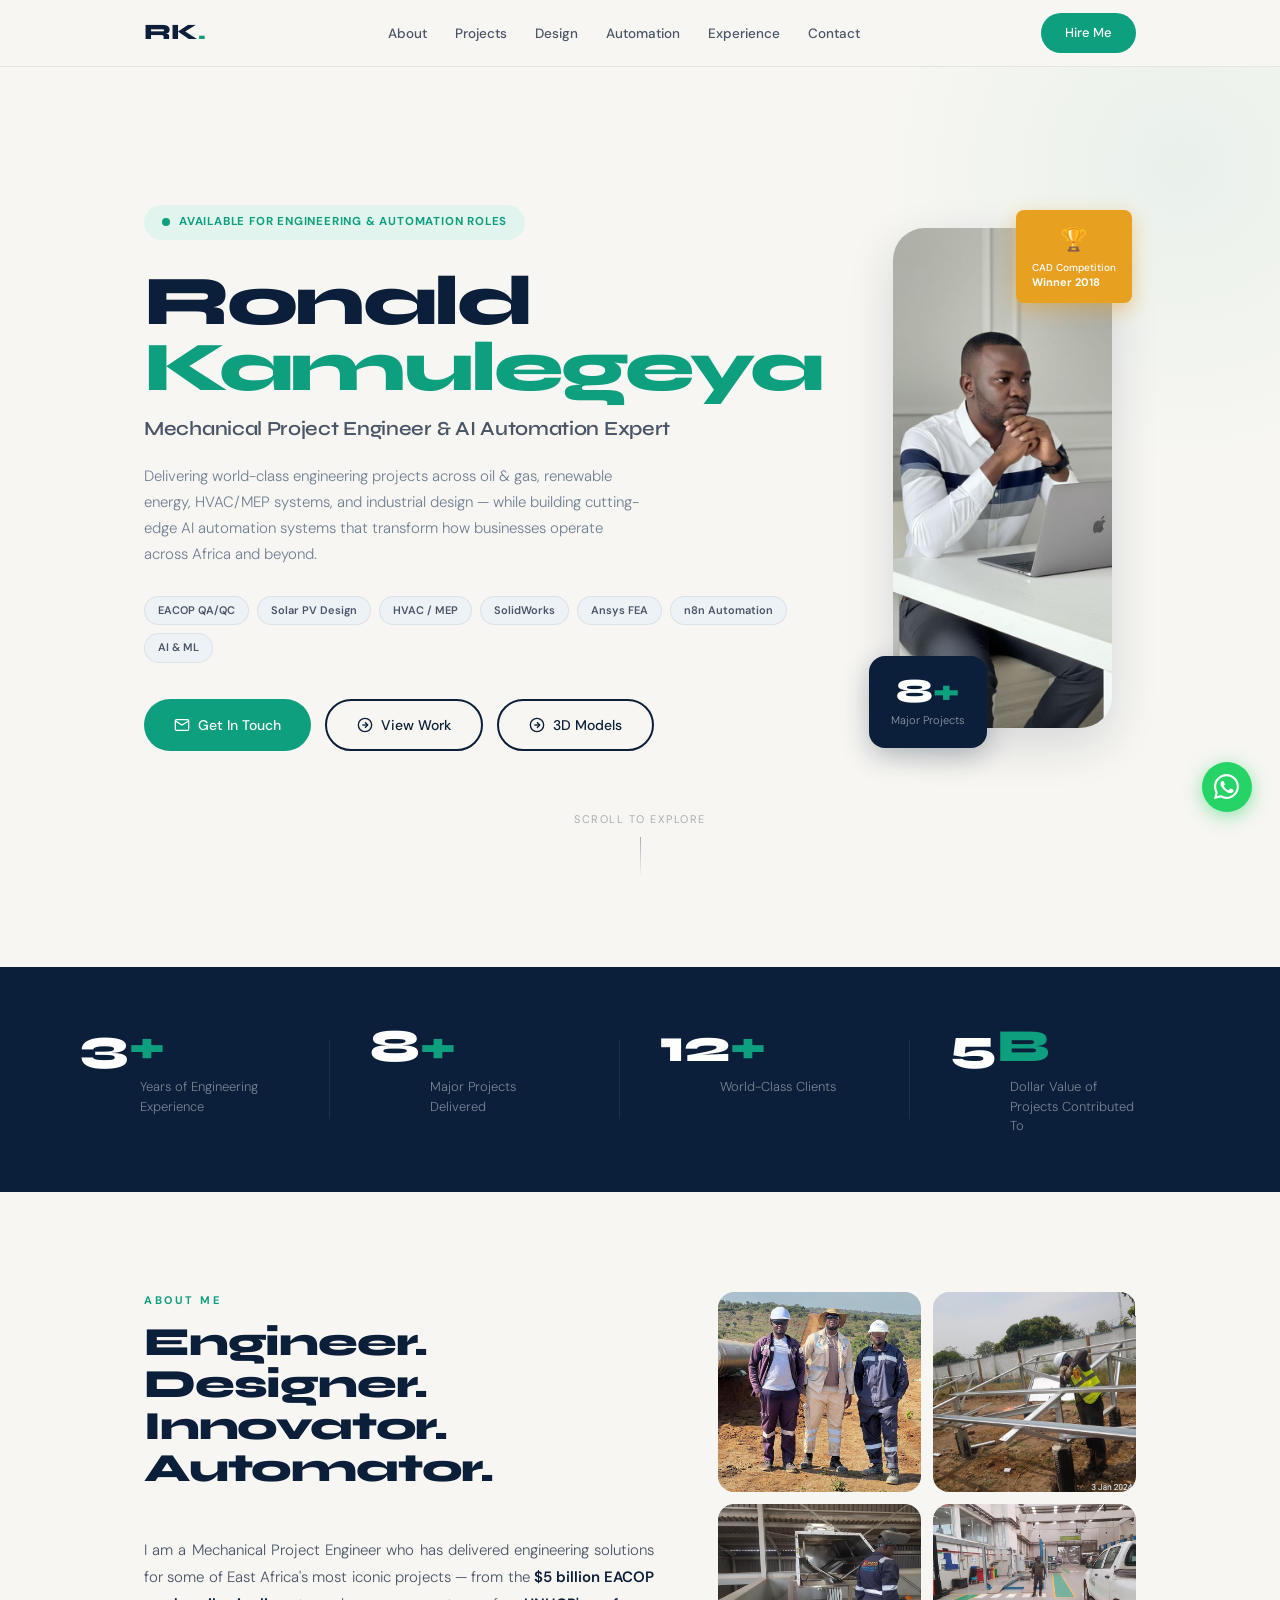
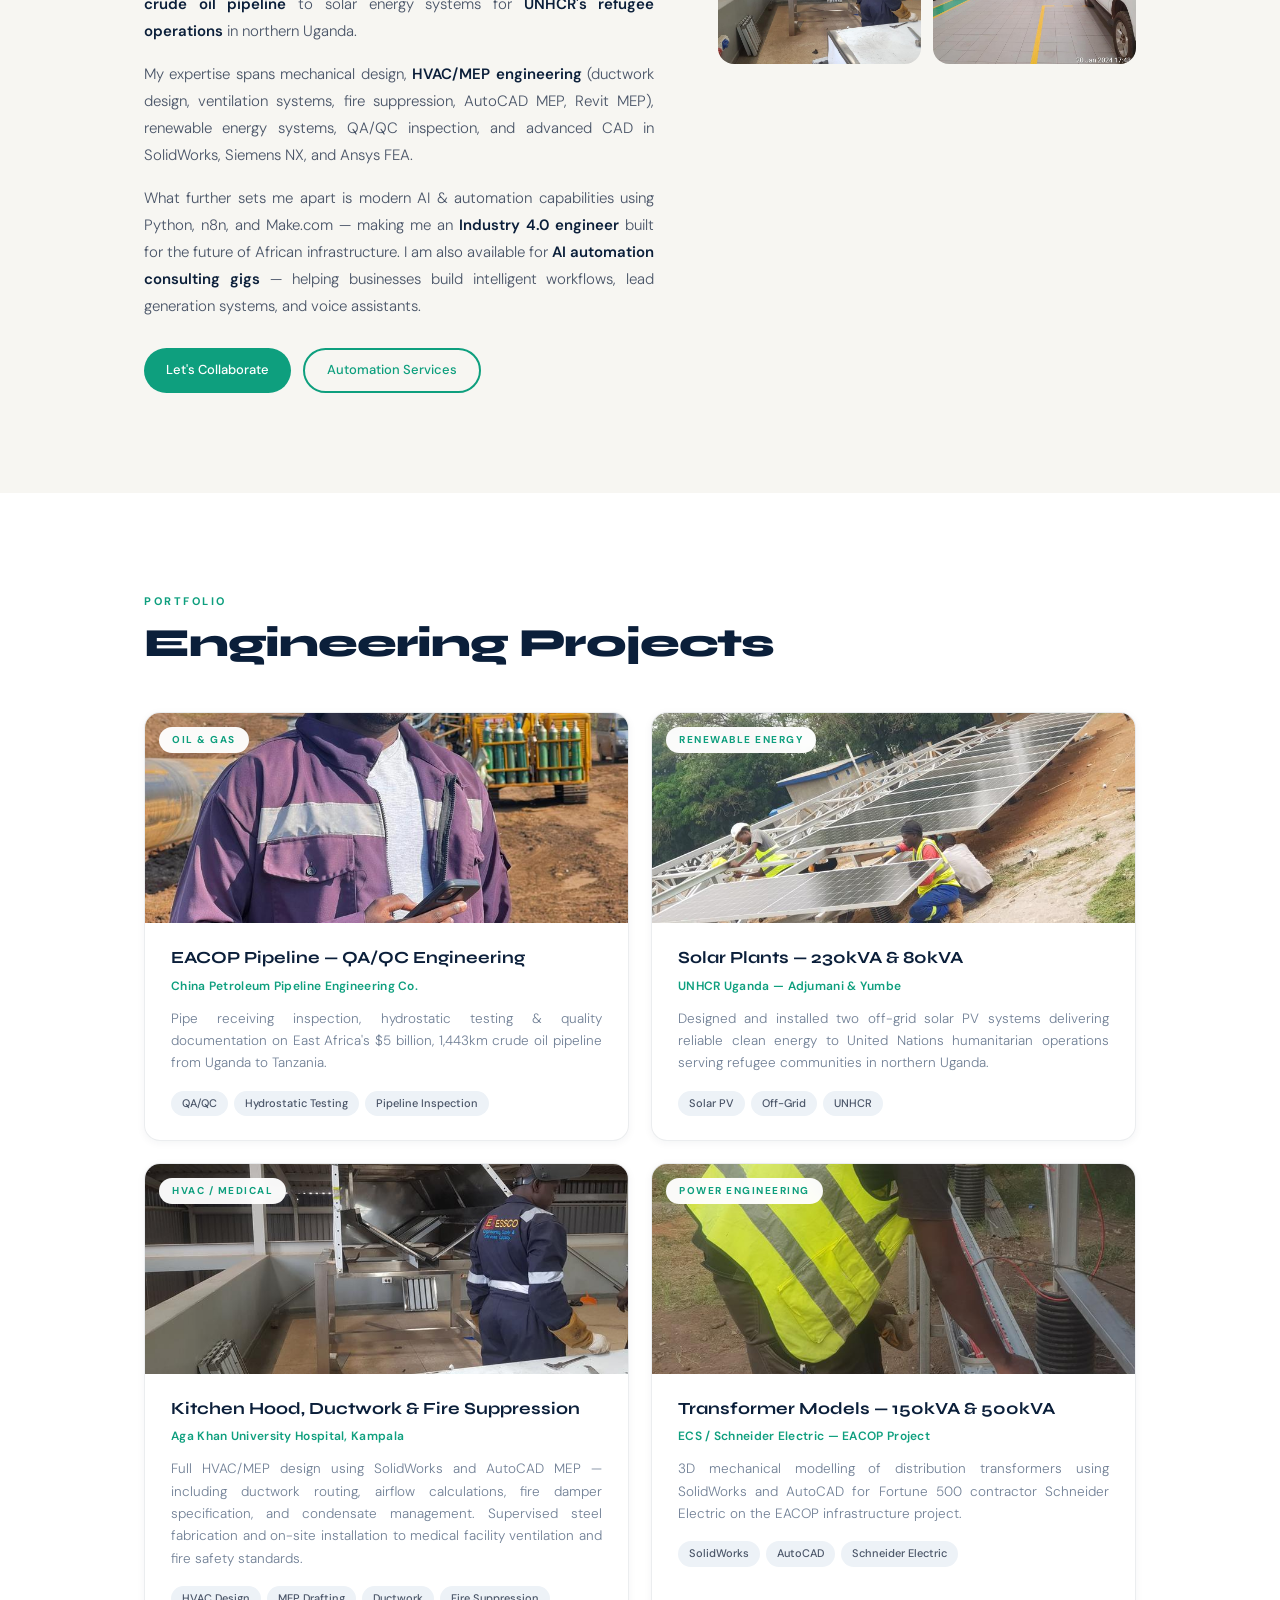
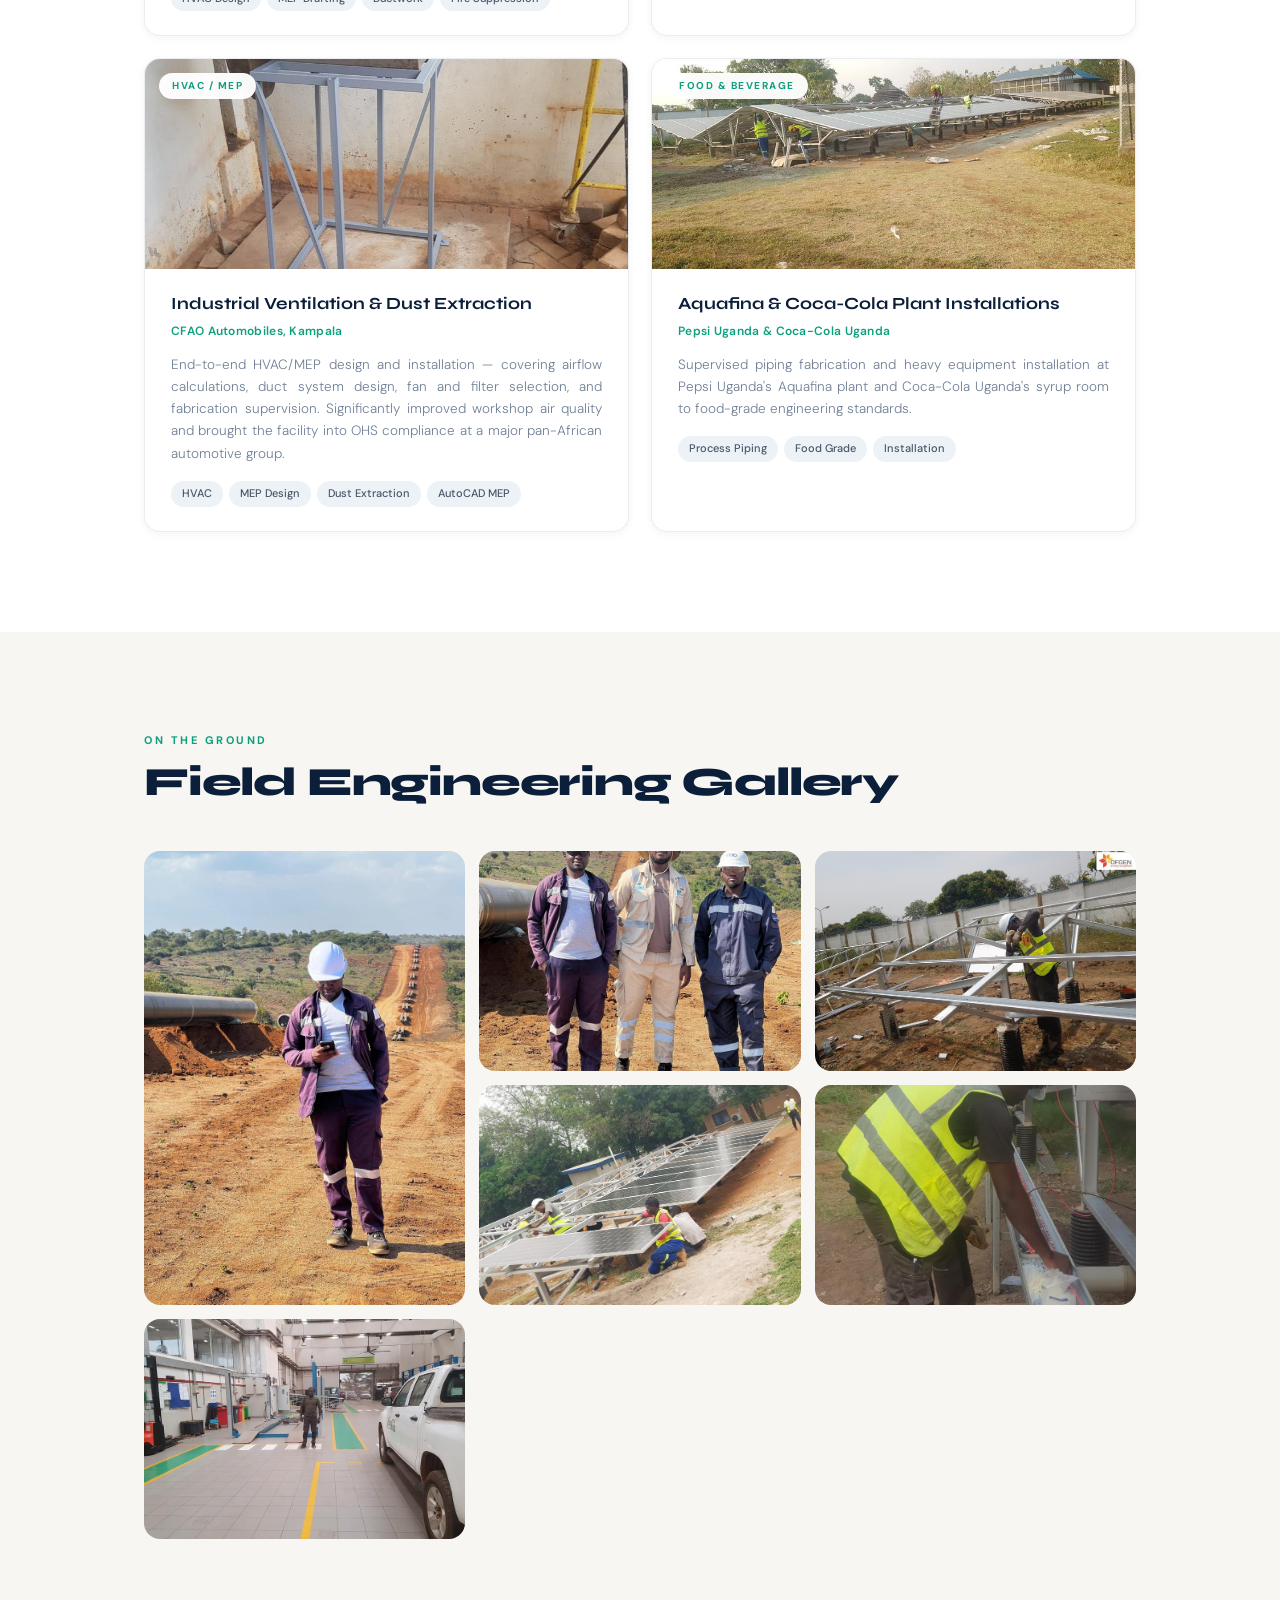
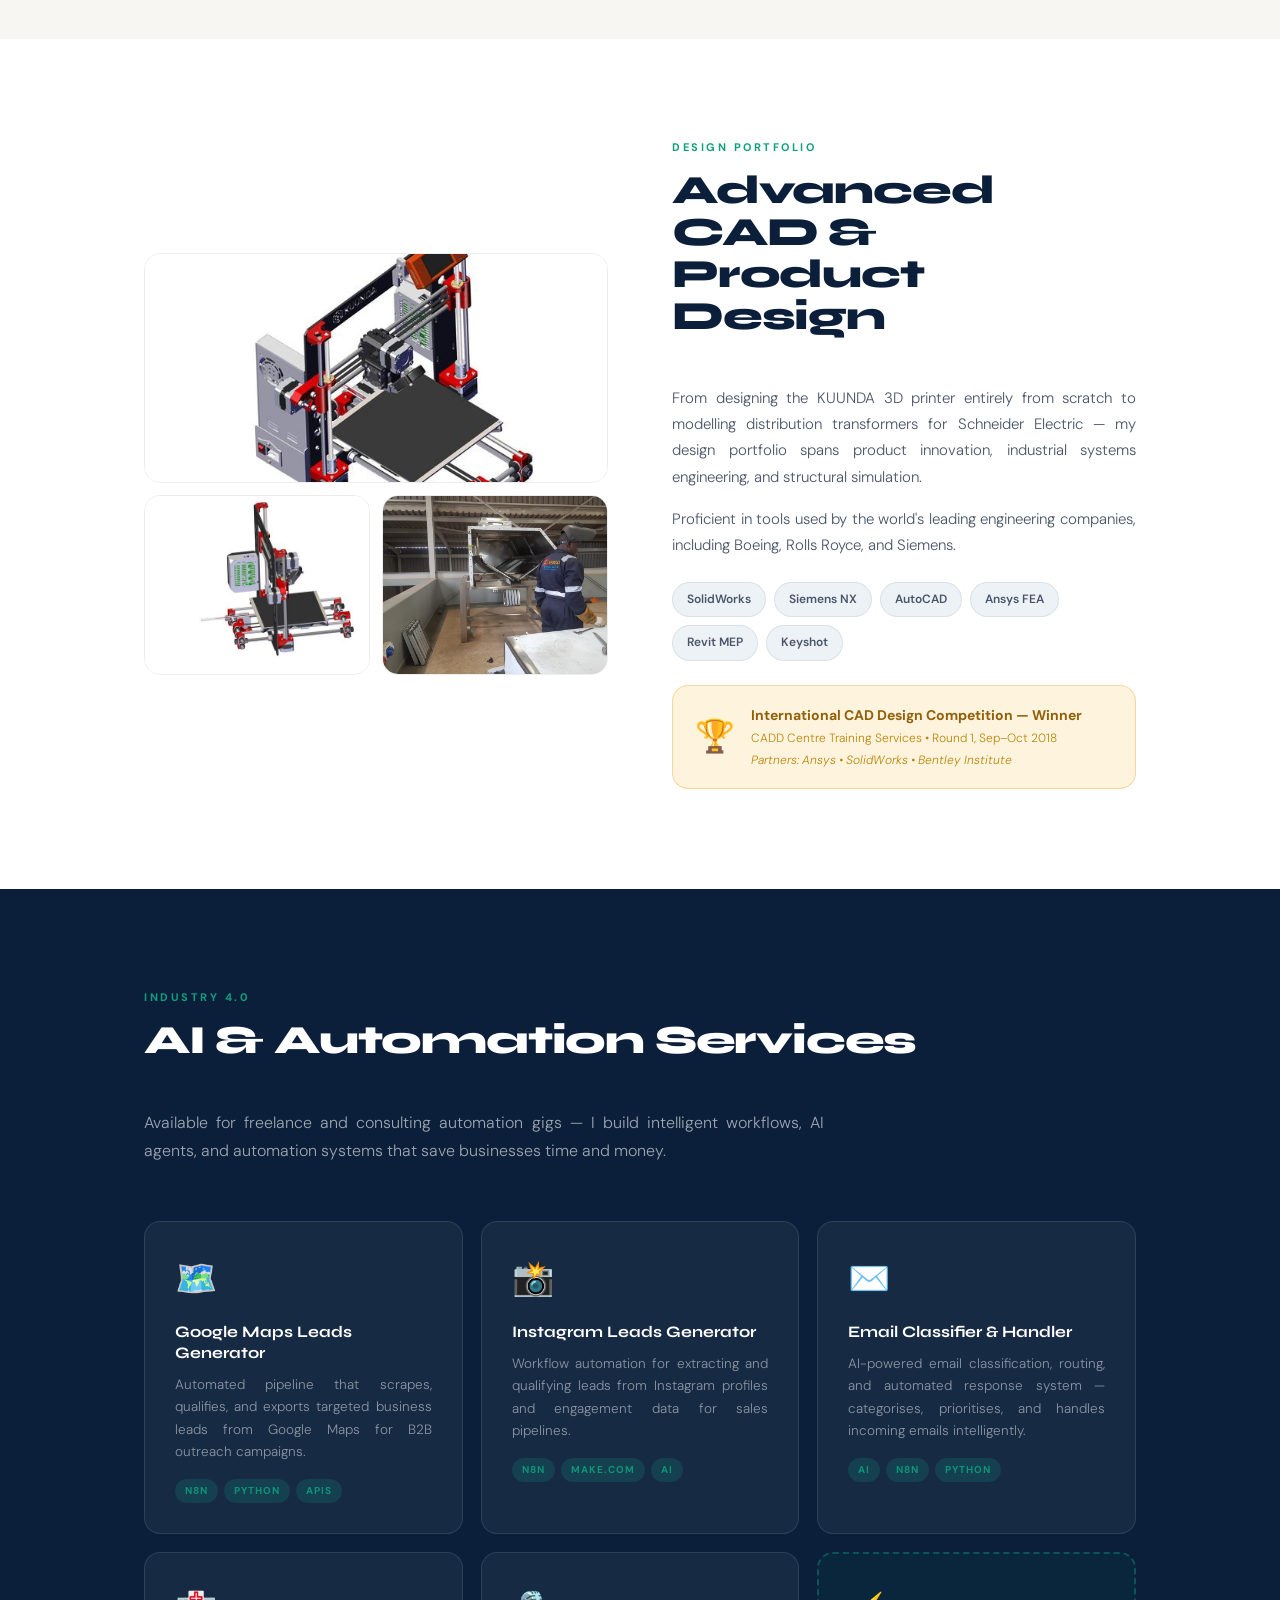
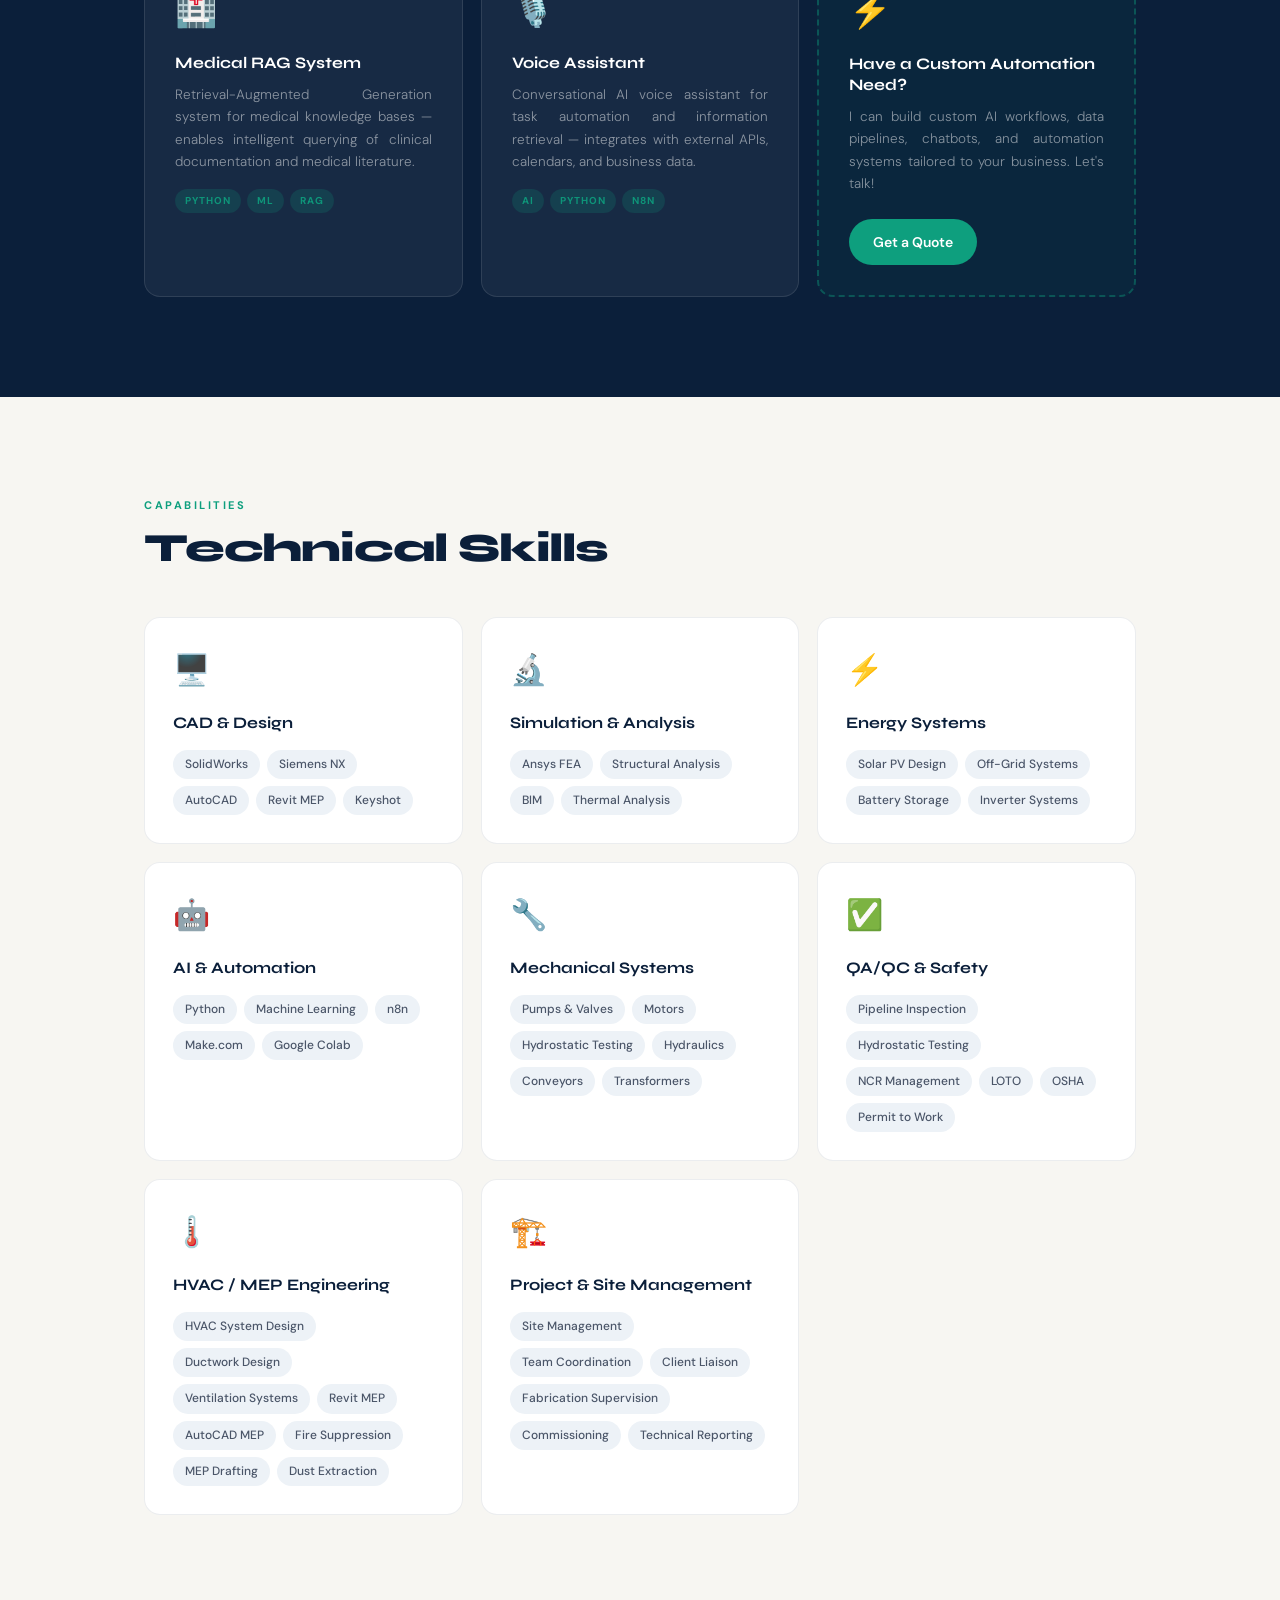
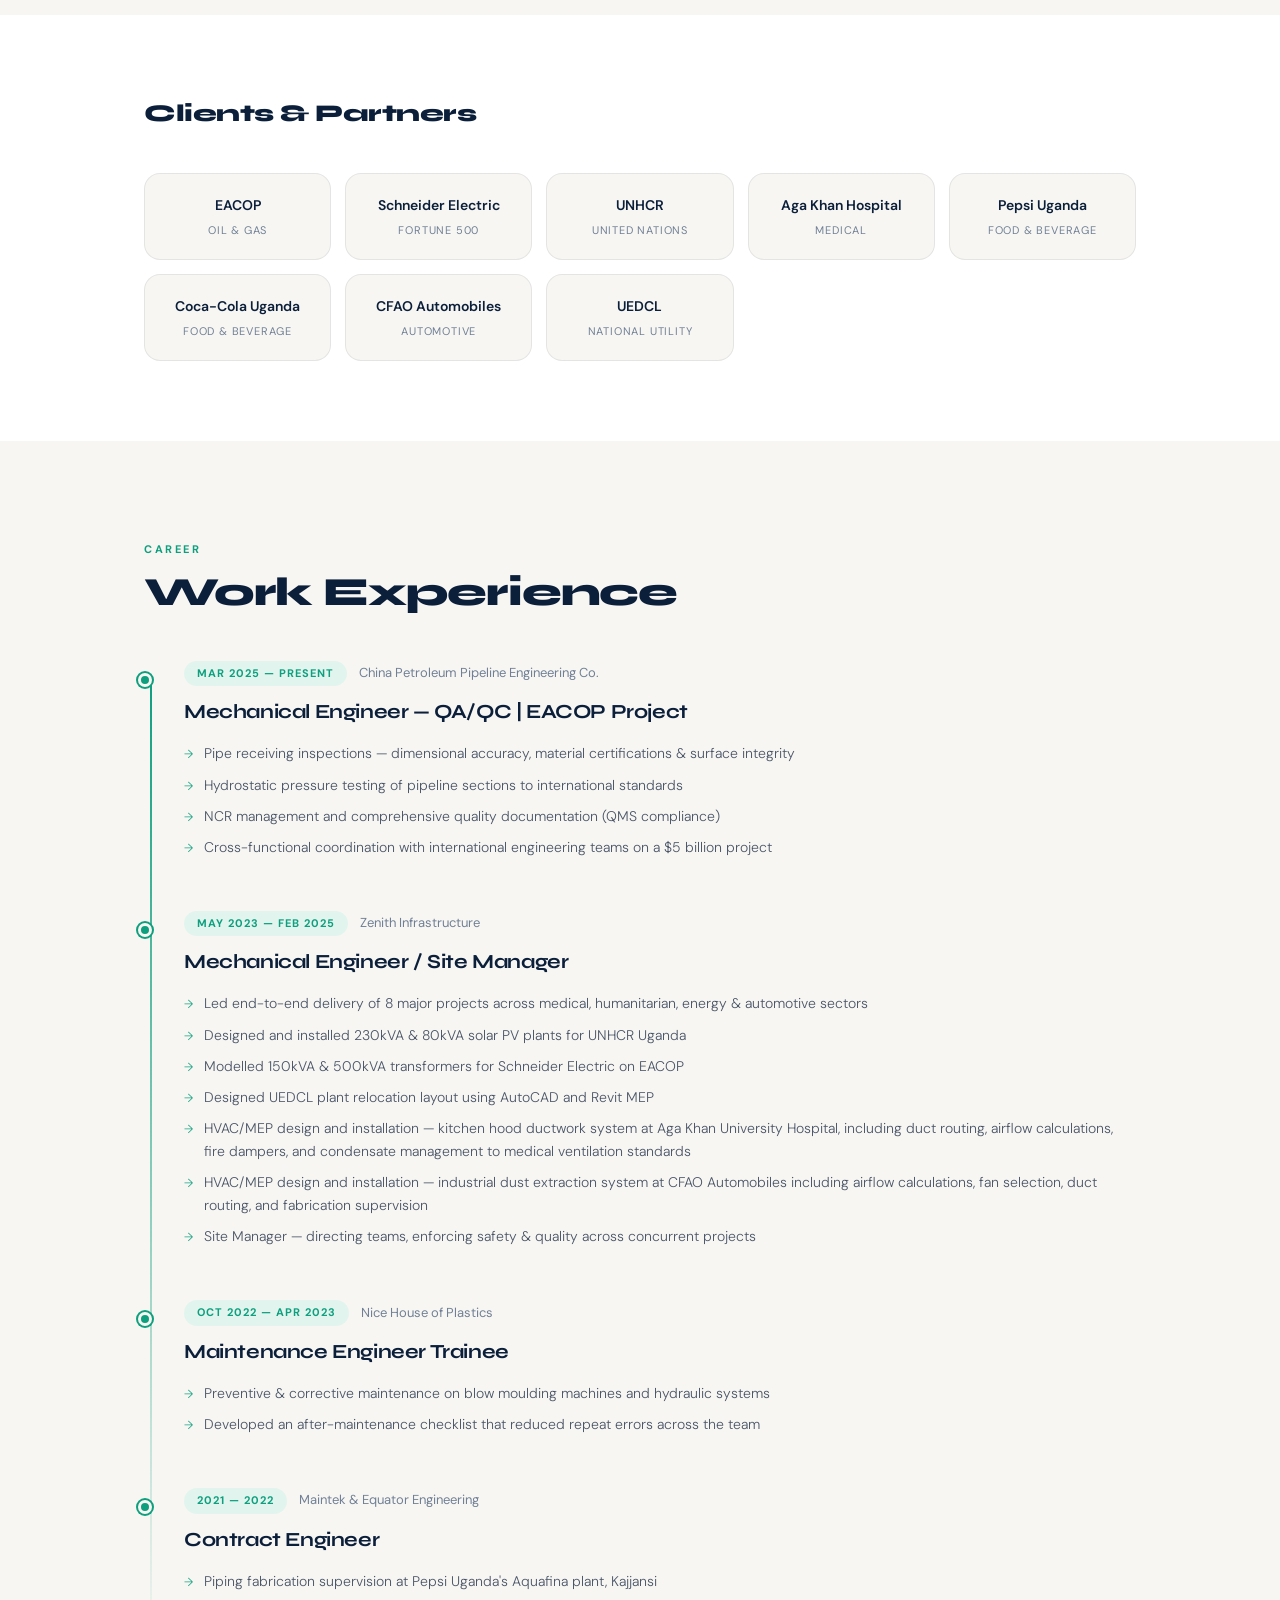
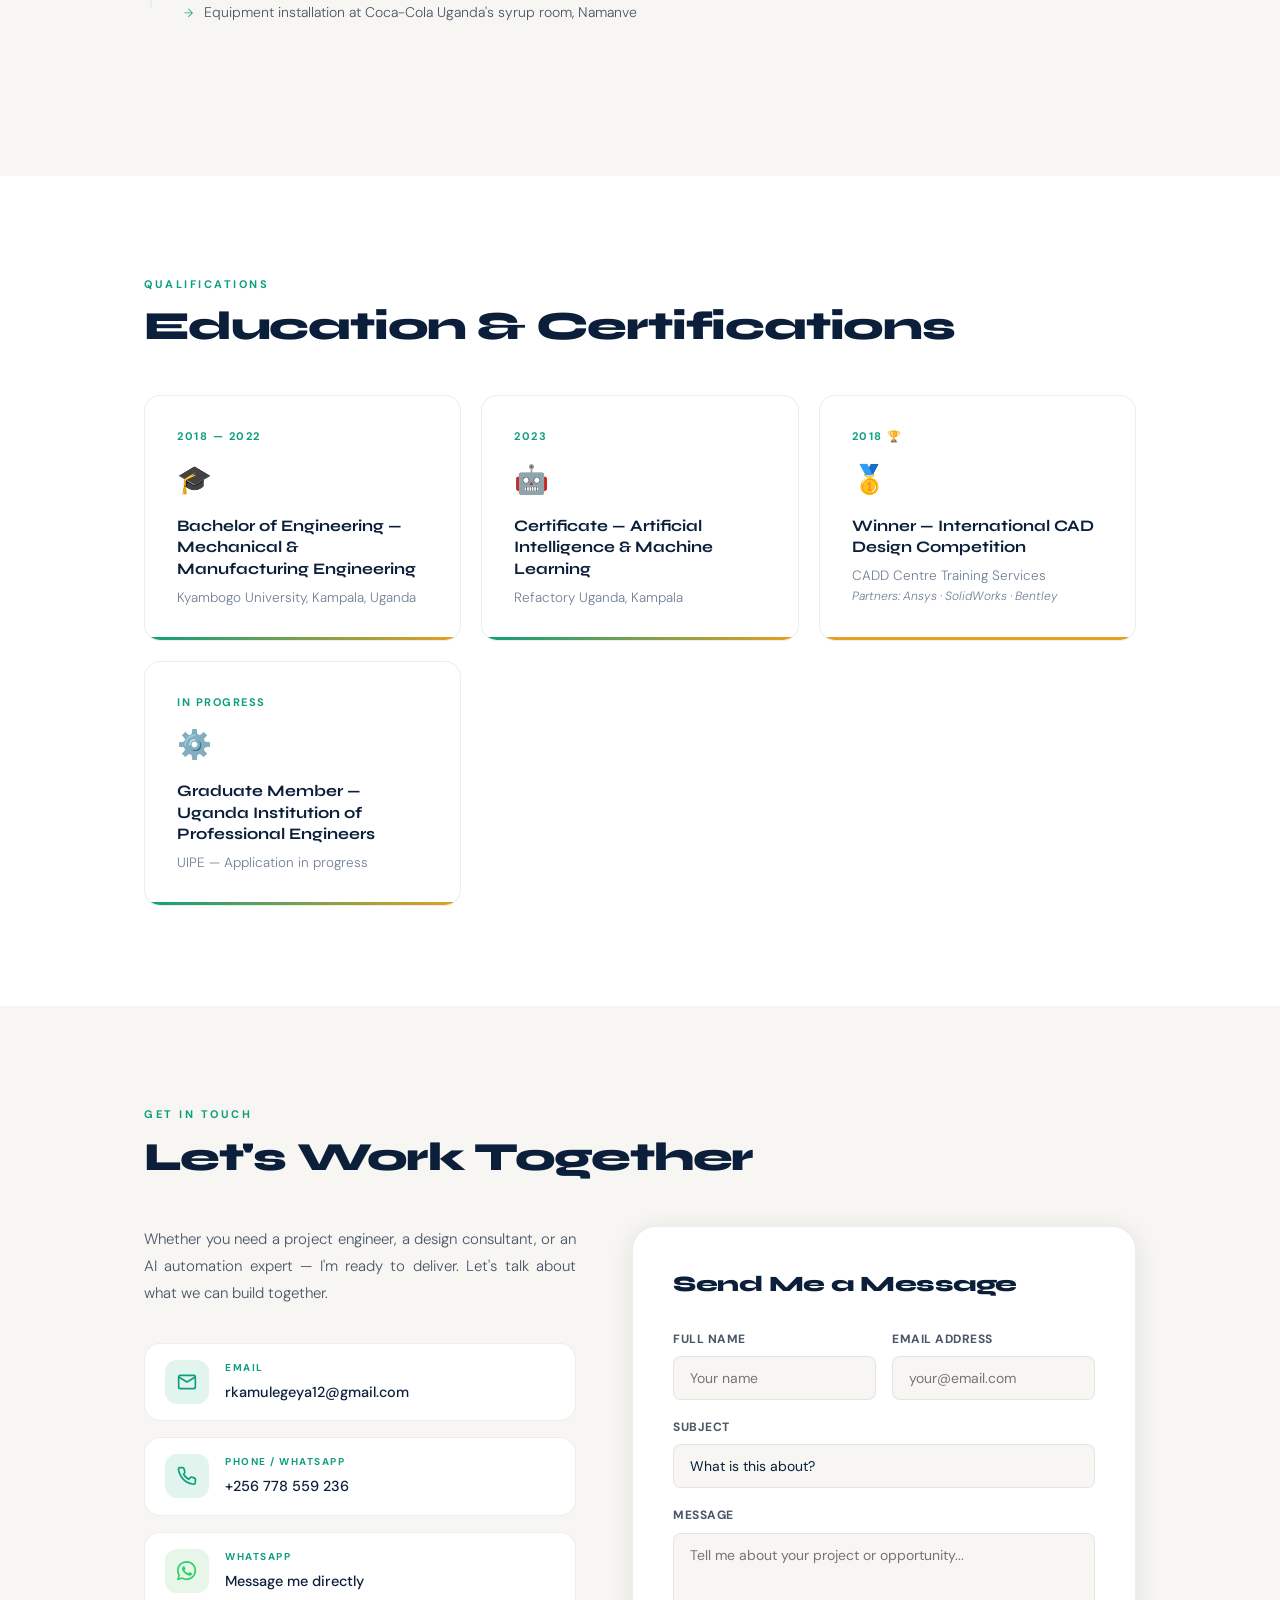
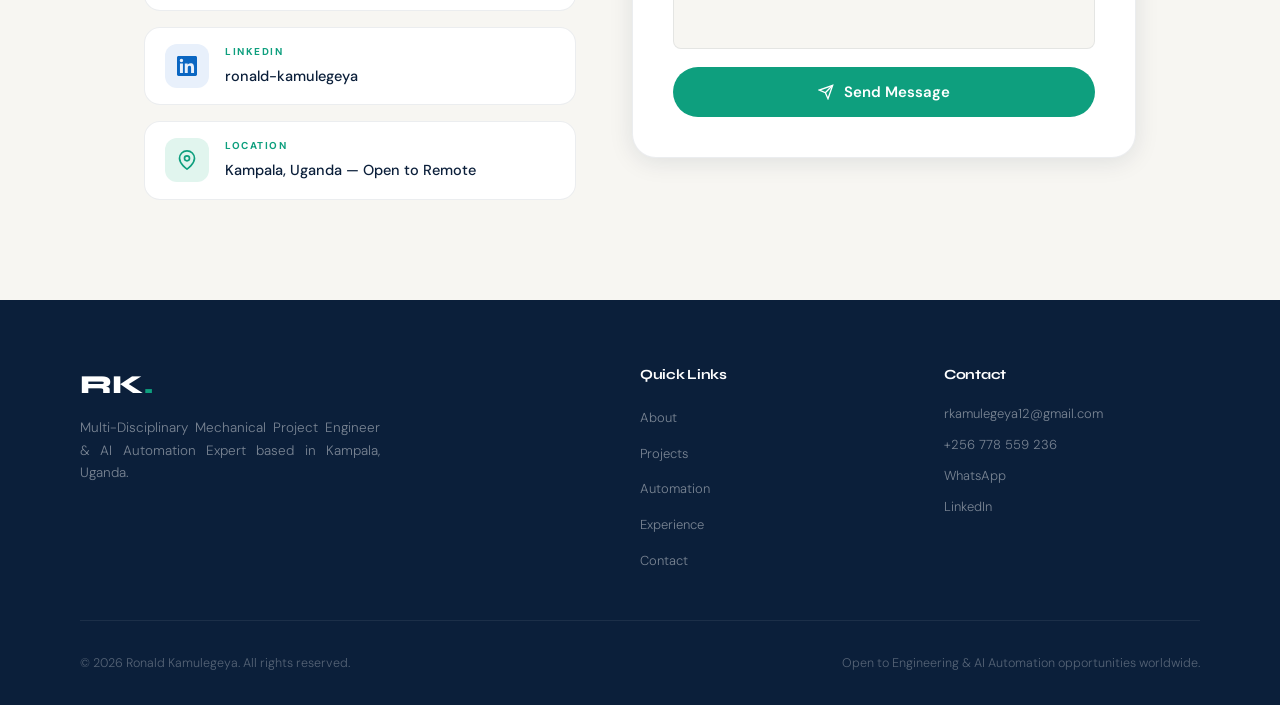
==== index.html @ cb5f6cee "Update captions for EACOP project images" ====
<!DOCTYPE html>
<html lang="en">
<head>
  <meta charset="UTF-8" />
  <meta name="viewport" content="width=device-width, initial-scale=1.0" />
  <meta name="description" content="Ronald Kamulegeya — Multi-Disciplinary Mechanical Project Engineer & AI Automation Expert based in Kampala, Uganda." />
  <meta name="keywords" content="Mechanical Engineer Uganda, EACOP, Solar PV, SolidWorks, Ansys, n8n Automation, AI Engineer Kampala" />
  <title>Ronald Kamulegeya | Mechanical Engineer & AI Automation Expert</title>
  <link rel="preconnect" href="https://fonts.googleapis.com" />
  <link rel="preconnect" href="https://fonts.gstatic.com" crossorigin />
  <link href="https://fonts.googleapis.com/css2?family=Syne:wght@400;600;700;800&family=DM+Sans:ital,opsz,wght@0,9..40,300;0,9..40,400;0,9..40,500;1,9..40,300&display=swap" rel="stylesheet" />
  <link rel="stylesheet" href="css/style.css" />
  <link rel="stylesheet" href="css/animations.css" />
  <link rel="stylesheet" href="css/responsive.css" />
</head>
<body>

  <!-- ═══ NAVBAR ═══ -->
  <nav id="navbar">
    <div class="nav-container">
      <a href="#" class="nav-logo">RK<span>.</span></a>
      <button class="hamburger" id="hamburger" aria-label="Toggle menu">
        <span></span><span></span><span></span>
      </button>
      <ul class="nav-links" id="navLinks">
        <li><a href="#about" class="nav-link">About</a></li>
        <li><a href="#projects" class="nav-link">Projects</a></li>
        <li><a href="#design" class="nav-link">Design</a></li>
        <li><a href="#automation" class="nav-link">Automation</a></li>
        <li><a href="#experience" class="nav-link">Experience</a></li>
        <li><a href="#contact" class="nav-link">Contact</a></li>
      </ul>
      <a href="#contact" class="btn-hire nav-cta">Hire Me</a>
    </div>
  </nav>

  <!-- ═══ HERO ═══ -->
  <section class="hero" id="home">
    <div class="hero-container">
      <div class="hero-content">
        <div class="hero-tag">
          <span class="pulse-dot"></span>
          Available for Engineering &amp; Automation Roles
        </div>
        <h1 class="hero-name">Ronald<span class="accent"> Kamulegeya</span></h1>
        <p class="hero-title">Mechanical Project Engineer &amp; AI Automation Expert</p>
        <p class="hero-sub">
          Delivering world-class engineering projects across oil &amp; gas, renewable energy,
          HVAC/MEP systems, and industrial design — while building cutting-edge AI automation
          systems that transform how businesses operate across Africa and beyond.
        </p>
        <div class="hero-badges">
          <span class="hbadge">EACOP QA/QC</span>
          <span class="hbadge">Solar PV Design</span>
          <span class="hbadge">HVAC / MEP</span>
          <span class="hbadge">SolidWorks</span>
          <span class="hbadge">Ansys FEA</span>
          <span class="hbadge">n8n Automation</span>
          <span class="hbadge">AI &amp; ML</span>
        </div>
        <div class="hero-btns">
          <a href="#contact" class="btn-primary">
            <svg width="16" height="16" viewBox="0 0 24 24" fill="none" stroke="currentColor" stroke-width="2"><path d="M4 4h16c1.1 0 2 .9 2 2v12c0 1.1-.9 2-2 2H4c-1.1 0-2-.9-2-2V6c0-1.1.9-2 2-2z"/><polyline points="22,6 12,12 2,6"/></svg>
            Get In Touch
          </a>
          <a href="#projects" class="btn-secondary">
            <svg width="16" height="16" viewBox="0 0 24 24" fill="none" stroke="currentColor" stroke-width="2"><circle cx="12" cy="12" r="10"/><polyline points="12 8 16 12 12 16"/><line x1="8" y1="12" x2="16" y2="12"/></svg>
            View Work
          </a>
          <a href="https://grabcad.com/kamulegeya.ronald-1" class="btn-secondary">
            <svg width="16" height="16" viewBox="0 0 24 24" fill="none" stroke="currentColor" stroke-width="2"><circle cx="12" cy="12" r="10"/><polyline points="12 8 16 12 12 16"/><line x1="8" y1="12" x2="16" y2="12"/></svg>
            3D Models
          </a>
        </div>
      </div>
      <div class="hero-visual">
        <div class="hero-img-frame">
          <img src="images/hero.jpg" alt="Ronald Kamulegeya — Mechanical Engineer" class="hero-img" />
          <div class="hero-card-stat">
            <span class="stat-big">8<span class="stat-accent">+</span></span>
            <span class="stat-small">Major Projects</span>
          </div>
          <div class="hero-card-award">
            <span class="award-icon">🏆</span>
            <p>CAD Competition<br/><strong>Winner 2018</strong></p>
          </div>
        </div>
      </div>
    </div>
    <div class="hero-scroll-hint">
      <span>Scroll to explore</span>
      <div class="scroll-line"></div>
    </div>
  </section>

  <!-- ═══ STATS ═══ -->
  <section class="stats-strip">
    <div class="stats-container">
      <div class="stat-item">
        <div class="stat-num" data-count="3">0<span>+</span></div>
        <div class="stat-label">Years of Engineering Experience</div>
      </div>
      <div class="stat-item">
        <div class="stat-num" data-count="8">0<span>+</span></div>
        <div class="stat-label">Major Projects Delivered</div>
      </div>
      <div class="stat-item">
        <div class="stat-num" data-count="12">0<span>+</span></div>
        <div class="stat-label">World-Class Clients</div>
      </div>
      <div class="stat-item">
        <div class="stat-num">5<span>B</span></div>
        <div class="stat-label">Dollar Value of Projects Contributed To</div>
      </div>
    </div>
  </section>

  <!-- ═══ ABOUT ═══ -->
  <section class="about" id="about">
    <div class="container">
      <div class="about-grid">
        <div class="about-text reveal">
          <span class="section-tag">About Me</span>
          <h2 class="section-title">Engineer. Designer.<br/>Innovator. Automator.</h2>
          <p>I am a Mechanical Project Engineer who has delivered engineering solutions for some of East Africa's most iconic projects — from the <strong>$5 billion EACOP crude oil pipeline</strong> to solar energy systems for <strong>UNHCR's refugee operations</strong> in northern Uganda.</p>
          <p>My expertise spans mechanical design, <strong>HVAC/MEP engineering</strong> (ductwork design, ventilation systems, fire suppression, AutoCAD MEP, Revit MEP), renewable energy systems, QA/QC inspection, and advanced CAD in SolidWorks, Siemens NX, and Ansys FEA.</p>
          <p>What further sets me apart is modern AI &amp; automation capabilities using Python, n8n, and Make.com — making me an <strong>Industry 4.0 engineer</strong> built for the future of African infrastructure. I am also available for <strong>AI automation consulting gigs</strong> — helping businesses build intelligent workflows, lead generation systems, and voice assistants.</p>
          <div class="about-ctas">
            <a href="#contact" class="btn-primary btn-sm">Let's Collaborate</a>
            <a href="#automation" class="btn-outline btn-sm">Automation Services</a>
          </div>
        </div>
        <div class="about-imgs reveal">
          <div class="about-img-grid">
            <img src="images/eacop2.jpg" alt="Ronald at EACOP pipeline" class="aimg aimg-1" />
            <img src="images/solar_structure.jpg" alt="UNHCR solar installation" class="aimg aimg-2" />
            <img src="images/kitchen_fab.jpg" alt="Kitchen hood fabrication" class="aimg aimg-3" />
            <img src="images/cfao1.jpg" alt="CFAO site visit" class="aimg aimg-4" />
          </div>
        </div>
      </div>
    </div>
  </section>

  <!-- ═══ PROJECTS ═══ -->
  <section class="projects" id="projects">
    <div class="container">
      <span class="section-tag reveal">Portfolio</span>
      <h2 class="section-title reveal">Engineering Projects</h2>
      <div class="projects-grid">

        <div class="project-card reveal">
          <div class="pcard-img-wrap">
            <img src="images/eacop1.jpg" alt="EACOP Pipeline" class="pcard-img" loading="lazy" />
            <span class="pcard-sector">Oil &amp; Gas</span>
          </div>
          <div class="pcard-body">
            <h3 class="pcard-title">EACOP Pipeline — QA/QC Engineering</h3>
            <p class="pcard-client">China Petroleum Pipeline Engineering Co.</p>
            <p class="pcard-desc">Pipe receiving inspection, hydrostatic testing &amp; quality documentation on East Africa's $5 billion, 1,443km crude oil pipeline from Uganda to Tanzania.</p>
            <div class="pcard-tags">
              <span>QA/QC</span><span>Hydrostatic Testing</span><span>Pipeline Inspection</span>
            </div>
          </div>
        </div>

        <div class="project-card reveal">
          <div class="pcard-img-wrap">
            <img src="images/solar1.jpg" alt="UNHCR Solar Plant" class="pcard-img" loading="lazy" />
            <span class="pcard-sector">Renewable Energy</span>
          </div>
          <div class="pcard-body">
            <h3 class="pcard-title">Solar Plants — 230kVA &amp; 80kVA</h3>
            <p class="pcard-client">UNHCR Uganda — Adjumani &amp; Yumbe</p>
            <p class="pcard-desc">Designed and installed two off-grid solar PV systems delivering reliable clean energy to United Nations humanitarian operations serving refugee communities in northern Uganda.</p>
            <div class="pcard-tags">
              <span>Solar PV</span><span>Off-Grid</span><span>UNHCR</span>
            </div>
          </div>
        </div>

        <div class="project-card reveal">
          <div class="pcard-img-wrap">
            <img src="images/kitchen_fab.jpg" alt="Kitchen Hood Fabrication" class="pcard-img" loading="lazy" />
            <span class="pcard-sector">HVAC / Medical</span>
          </div>
          <div class="pcard-body">
            <h3 class="pcard-title">Kitchen Hood, Ductwork &amp; Fire Suppression</h3>
            <p class="pcard-client">Aga Khan University Hospital, Kampala</p>
            <p class="pcard-desc">Full HVAC/MEP design using SolidWorks and AutoCAD MEP — including ductwork routing, airflow calculations, fire damper specification, and condensate management. Supervised steel fabrication and on-site installation to medical facility ventilation and fire safety standards.</p>
            <div class="pcard-tags">
              <span>HVAC Design</span><span>MEP Drafting</span><span>Ductwork</span><span>Fire Suppression</span>
            </div>
          </div>
        </div>

        <div class="project-card reveal">
          <div class="pcard-img-wrap">
            <img src="images/unhcr_cable.jpg" alt="UNHCR Electrical" class="pcard-img" loading="lazy" />
            <span class="pcard-sector">Power Engineering</span>
          </div>
          <div class="pcard-body">
            <h3 class="pcard-title">Transformer Models — 150kVA &amp; 500kVA</h3>
            <p class="pcard-client">ECS / Schneider Electric — EACOP Project</p>
            <p class="pcard-desc">3D mechanical modelling of distribution transformers using SolidWorks and AutoCAD for Fortune 500 contractor Schneider Electric on the EACOP infrastructure project.</p>
            <div class="pcard-tags">
              <span>SolidWorks</span><span>AutoCAD</span><span>Schneider Electric</span>
            </div>
          </div>
        </div>

        <div class="project-card reveal">
          <div class="pcard-img-wrap">
            <img src="images/dust_extractor.jpg" alt="HVAC Dust Extractor CFAO" class="pcard-img" loading="lazy" />
            <span class="pcard-sector">HVAC / MEP</span>
          </div>
          <div class="pcard-body">
            <h3 class="pcard-title">Industrial Ventilation &amp; Dust Extraction</h3>
            <p class="pcard-client">CFAO Automobiles, Kampala</p>
            <p class="pcard-desc">End-to-end HVAC/MEP design and installation — covering airflow calculations, duct system design, fan and filter selection, and fabrication supervision. Significantly improved workshop air quality and brought the facility into OHS compliance at a major pan-African automotive group.</p>
            <div class="pcard-tags">
              <span>HVAC</span><span>MEP Design</span><span>Dust Extraction</span><span>AutoCAD MEP</span>
            </div>
          </div>
        </div>

        <div class="project-card reveal">
          <div class="pcard-img-wrap">
            <img src="images/solar2.jpg" alt="Solar Installation" class="pcard-img" loading="lazy" />
            <span class="pcard-sector">Food &amp; Beverage</span>
          </div>
          <div class="pcard-body">
            <h3 class="pcard-title">Aquafina &amp; Coca-Cola Plant Installations</h3>
            <p class="pcard-client">Pepsi Uganda &amp; Coca-Cola Uganda</p>
            <p class="pcard-desc">Supervised piping fabrication and heavy equipment installation at Pepsi Uganda's Aquafina plant and Coca-Cola Uganda's syrup room to food-grade engineering standards.</p>
            <div class="pcard-tags">
              <span>Process Piping</span><span>Food Grade</span><span>Installation</span>
            </div>
          </div>
        </div>

      </div>
    </div>
  </section>

  <!-- ═══ GALLERY ═══ -->
  <section class="gallery-section">
    <div class="container">
      <span class="section-tag reveal">On The Ground</span>
      <h2 class="section-title reveal">Field Engineering Gallery</h2>
      <div class="gallery-grid reveal">
        <div class="gitem gtall">
          <img src="images/eacop_team.jpg" alt="EACOP project team" loading="lazy" />
          <div class="gcap">QA/QC inspection — EACOP pipeline corridor</div>
        </div>
        <div class="gitem">
          <img src="images/eacop2.jpg" alt="EACOP inspection" loading="lazy" />
          <div class="gcap">With the international EACOP project team on site</div>
        </div>
        <div class="gitem">
          <img src="images/solar_structure.jpg" alt="Solar mounting" loading="lazy" />
          <div class="gcap">Installing solar mounting structures — UNHCR</div>
        </div>
        <div class="gitem">
          <img src="images/solar1.jpg" alt="Solar panels" loading="lazy" />
          <div class="gcap">Solar panel installation — UNHCR Uganda</div>
        </div>
        <div class="gitem">
          <img src="images/unhcr_cable.jpg" alt="Cable inspection" loading="lazy" />
          <div class="gcap">Inspecting cable installation — UNHCR project</div>
        </div>
        <div class="gitem">
          <img src="images/cfao1.jpg" alt="CFAO site" loading="lazy" />
          <div class="gcap">On-site assessment — CFAO Automobiles, Namanve</div>
        </div>
      </div>
    </div>
  </section>

  <!-- ═══ CAD DESIGN ═══ -->
  <section class="design-section" id="design">
    <div class="container">
      <div class="design-grid">
        <div class="design-imgs reveal">
          <div class="design-img-layout">
            <img src="images/kuunda2.jpg" alt="KUUNDA 3D Printer" class="dimg dimg-wide" loading="lazy" />
            <img src="images/kuunda1.jpg" alt="3D Printer render" class="dimg" loading="lazy" />
            <img src="images/kitchen_fab.jpg" alt="Kitchen hood" class="dimg" loading="lazy" />
          </div>
        </div>
        <div class="design-content reveal">
          <span class="section-tag">Design Portfolio</span>
          <h2 class="section-title">Advanced CAD &amp;<br/>Product Design</h2>
          <p>From designing the KUUNDA 3D printer entirely from scratch to modelling distribution transformers for Schneider Electric — my design portfolio spans product innovation, industrial systems engineering, and structural simulation.</p>
          <p>Proficient in tools used by the world's leading engineering companies, including Boeing, Rolls Royce, and Siemens.</p>
          <div class="design-tools">
            <div class="tool-pill"><img src="https://img.icons8.com/color/24/solidworks.png" alt="" onerror="this.style.display='none'" />SolidWorks</div>
            <div class="tool-pill">Siemens NX</div>
            <div class="tool-pill">AutoCAD</div>
            <div class="tool-pill">Ansys FEA</div>
            <div class="tool-pill">Revit MEP</div>
            <div class="tool-pill">Keyshot</div>
          </div>
          <div class="award-card">
            <div class="award-trophy">🏆</div>
            <div class="award-info">
              <strong>International CAD Design Competition — Winner</strong>
              <span>CADD Centre Training Services &bull; Round 1, Sep–Oct 2018</span>
              <span class="award-partners">Partners: Ansys &bull; SolidWorks &bull; Bentley Institute</span>
            </div>
          </div>
        </div>
      </div>
    </div>
  </section>

  <!-- ═══ AUTOMATION ═══ -->
  <section class="automation-section" id="automation">
    <div class="container">
      <span class="section-tag reveal">Industry 4.0</span>
      <h2 class="section-title white reveal">AI &amp; Automation Services</h2>
      <p class="auto-intro reveal">Available for freelance and consulting automation gigs — I build intelligent workflows, AI agents, and automation systems that save businesses time and money.</p>

      <div class="auto-grid">
        <div class="auto-card reveal">
          <div class="auto-icon">🗺️</div>
          <div class="auto-name">Google Maps Leads Generator</div>
          <div class="auto-desc">Automated pipeline that scrapes, qualifies, and exports targeted business leads from Google Maps for B2B outreach campaigns.</div>
          <div class="auto-stack"><span>n8n</span><span>Python</span><span>APIs</span></div>
        </div>
        <div class="auto-card reveal">
          <div class="auto-icon">📸</div>
          <div class="auto-name">Instagram Leads Generator</div>
          <div class="auto-desc">Workflow automation for extracting and qualifying leads from Instagram profiles and engagement data for sales pipelines.</div>
          <div class="auto-stack"><span>n8n</span><span>Make.com</span><span>AI</span></div>
        </div>
        <div class="auto-card reveal">
          <div class="auto-icon">✉️</div>
          <div class="auto-name">Email Classifier &amp; Handler</div>
          <div class="auto-desc">AI-powered email classification, routing, and automated response system — categorises, prioritises, and handles incoming emails intelligently.</div>
          <div class="auto-stack"><span>AI</span><span>n8n</span><span>Python</span></div>
        </div>
        <div class="auto-card reveal">
          <div class="auto-icon">🏥</div>
          <div class="auto-name">Medical RAG System</div>
          <div class="auto-desc">Retrieval-Augmented Generation system for medical knowledge bases — enables intelligent querying of clinical documentation and medical literature.</div>
          <div class="auto-stack"><span>Python</span><span>ML</span><span>RAG</span></div>
        </div>
        <div class="auto-card reveal">
          <div class="auto-icon">🎙️</div>
          <div class="auto-name">Voice Assistant</div>
          <div class="auto-desc">Conversational AI voice assistant for task automation and information retrieval — integrates with external APIs, calendars, and business data.</div>
          <div class="auto-stack"><span>AI</span><span>Python</span><span>n8n</span></div>
        </div>
        <div class="auto-card reveal cta-card">
          <div class="auto-icon">⚡</div>
          <div class="auto-name">Have a Custom Automation Need?</div>
          <div class="auto-desc">I can build custom AI workflows, data pipelines, chatbots, and automation systems tailored to your business. Let's talk!</div>
          <a href="#contact" class="btn-auto-cta">Get a Quote</a>
        </div>
      </div>
    </div>
  </section>

  <!-- ═══ SKILLS ═══ -->
  <section class="skills-section">
    <div class="container">
      <span class="section-tag reveal">Capabilities</span>
      <h2 class="section-title reveal">Technical Skills</h2>
      <div class="skills-grid">
        <div class="skill-card reveal">
          <div class="skill-icon">🖥️</div>
          <h4>CAD &amp; Design</h4>
          <div class="skill-tags"><span>SolidWorks</span><span>Siemens NX</span><span>AutoCAD</span><span>Revit MEP</span><span>Keyshot</span></div>
        </div>
        <div class="skill-card reveal">
          <div class="skill-icon">🔬</div>
          <h4>Simulation &amp; Analysis</h4>
          <div class="skill-tags"><span>Ansys FEA</span><span>Structural Analysis</span><span>BIM</span><span>Thermal Analysis</span></div>
        </div>
        <div class="skill-card reveal">
          <div class="skill-icon">⚡</div>
          <h4>Energy Systems</h4>
          <div class="skill-tags"><span>Solar PV Design</span><span>Off-Grid Systems</span><span>Battery Storage</span><span>Inverter Systems</span></div>
        </div>
        <div class="skill-card reveal">
          <div class="skill-icon">🤖</div>
          <h4>AI &amp; Automation</h4>
          <div class="skill-tags"><span>Python</span><span>Machine Learning</span><span>n8n</span><span>Make.com</span><span>Google Colab</span></div>
        </div>
        <div class="skill-card reveal">
          <div class="skill-icon">🔧</div>
          <h4>Mechanical Systems</h4>
          <div class="skill-tags"><span>Pumps &amp; Valves</span><span>Motors</span><span>Hydrostatic Testing</span><span>Hydraulics</span><span>Conveyors</span><span>Transformers</span></div>
        </div>
        <div class="skill-card reveal">
          <div class="skill-icon">✅</div>
          <h4>QA/QC &amp; Safety</h4>
          <div class="skill-tags"><span>Pipeline Inspection</span><span>Hydrostatic Testing</span><span>NCR Management</span><span>LOTO</span><span>OSHA</span><span>Permit to Work</span></div>
        </div>
        <div class="skill-card reveal">
          <div class="skill-icon">🌡️</div>
          <h4>HVAC / MEP Engineering</h4>
          <div class="skill-tags"><span>HVAC System Design</span><span>Ductwork Design</span><span>Ventilation Systems</span><span>Revit MEP</span><span>AutoCAD MEP</span><span>Fire Suppression</span><span>MEP Drafting</span><span>Dust Extraction</span></div>
        </div>
        <div class="skill-card reveal">
          <div class="skill-icon">🏗️</div>
          <h4>Project &amp; Site Management</h4>
          <div class="skill-tags"><span>Site Management</span><span>Team Coordination</span><span>Client Liaison</span><span>Fabrication Supervision</span><span>Commissioning</span><span>Technical Reporting</span></div>
        </div>
      </div>
    </div>
  </section>

  <!-- ═══ CLIENTS ═══ -->
  <section class="clients-section">
    <div class="container">
      <h3 class="clients-title reveal">Clients &amp; Partners</h3>
      <div class="clients-grid reveal">
        <div class="client-pill"><span class="cn">EACOP</span><span class="cs">Oil &amp; Gas</span></div>
        <div class="client-pill"><span class="cn">Schneider Electric</span><span class="cs">Fortune 500</span></div>
        <div class="client-pill"><span class="cn">UNHCR</span><span class="cs">United Nations</span></div>
        <div class="client-pill"><span class="cn">Aga Khan Hospital</span><span class="cs">Medical</span></div>
        <div class="client-pill"><span class="cn">Pepsi Uganda</span><span class="cs">Food &amp; Beverage</span></div>
        <div class="client-pill"><span class="cn">Coca-Cola Uganda</span><span class="cs">Food &amp; Beverage</span></div>
        <div class="client-pill"><span class="cn">CFAO Automobiles</span><span class="cs">Automotive</span></div>
        <div class="client-pill"><span class="cn">UEDCL</span><span class="cs">National Utility</span></div>
      </div>
    </div>
  </section>

  <!-- ═══ EXPERIENCE ═══ -->
  <section class="experience-section" id="experience">
    <div class="container">
      <span class="section-tag reveal">Career</span>
      <h2 class="section-title reveal">Work Experience</h2>
      <div class="timeline">

        <div class="tl-item reveal">
          <div class="tl-dot"></div>
          <div class="tl-content">
            <div class="tl-meta">
              <span class="tl-period">Mar 2025 — Present</span>
              <span class="tl-company">China Petroleum Pipeline Engineering Co.</span>
            </div>
            <h3 class="tl-role">Mechanical Engineer — QA/QC | EACOP Project</h3>
            <ul class="tl-bullets">
              <li>Pipe receiving inspections — dimensional accuracy, material certifications &amp; surface integrity</li>
              <li>Hydrostatic pressure testing of pipeline sections to international standards</li>
              <li>NCR management and comprehensive quality documentation (QMS compliance)</li>
              <li>Cross-functional coordination with international engineering teams on a $5 billion project</li>
            </ul>
          </div>
        </div>

        <div class="tl-item reveal">
          <div class="tl-dot"></div>
          <div class="tl-content">
            <div class="tl-meta">
              <span class="tl-period">May 2023 — Feb 2025</span>
              <span class="tl-company">Zenith Infrastructure</span>
            </div>
            <h3 class="tl-role">Mechanical Engineer / Site Manager</h3>
            <ul class="tl-bullets">
              <li>Led end-to-end delivery of 8 major projects across medical, humanitarian, energy &amp; automotive sectors</li>
              <li>Designed and installed 230kVA &amp; 80kVA solar PV plants for UNHCR Uganda</li>
              <li>Modelled 150kVA &amp; 500kVA transformers for Schneider Electric on EACOP</li>
              <li>Designed UEDCL plant relocation layout using AutoCAD and Revit MEP</li>
              <li>HVAC/MEP design and installation — kitchen hood ductwork system at Aga Khan University Hospital, including duct routing, airflow calculations, fire dampers, and condensate management to medical ventilation standards</li>
              <li>HVAC/MEP design and installation — industrial dust extraction system at CFAO Automobiles including airflow calculations, fan selection, duct routing, and fabrication supervision</li>
              <li>Site Manager — directing teams, enforcing safety &amp; quality across concurrent projects</li>
            </ul>
          </div>
        </div>

        <div class="tl-item reveal">
          <div class="tl-dot"></div>
          <div class="tl-content">
            <div class="tl-meta">
              <span class="tl-period">Oct 2022 — Apr 2023</span>
              <span class="tl-company">Nice House of Plastics</span>
            </div>
            <h3 class="tl-role">Maintenance Engineer Trainee</h3>
            <ul class="tl-bullets">
              <li>Preventive &amp; corrective maintenance on blow moulding machines and hydraulic systems</li>
              <li>Developed an after-maintenance checklist that reduced repeat errors across the team</li>
            </ul>
          </div>
        </div>

        <div class="tl-item reveal">
          <div class="tl-dot"></div>
          <div class="tl-content">
            <div class="tl-meta">
              <span class="tl-period">2021 — 2022</span>
              <span class="tl-company">Maintek &amp; Equator Engineering</span>
            </div>
            <h3 class="tl-role">Contract Engineer</h3>
            <ul class="tl-bullets">
              <li>Piping fabrication supervision at Pepsi Uganda's Aquafina plant, Kajjansi</li>
              <li>Equipment installation at Coca-Cola Uganda's syrup room, Namanve</li>
            </ul>
          </div>
        </div>

      </div>
    </div>
  </section>

  <!-- ═══ EDUCATION ═══ -->
  <section class="education-section">
    <div class="container">
      <span class="section-tag reveal">Qualifications</span>
      <h2 class="section-title reveal">Education &amp; Certifications</h2>
      <div class="edu-grid">
        <div class="edu-card reveal">
          <div class="edu-year">2018 — 2022</div>
          <div class="edu-icon">🎓</div>
          <h4>Bachelor of Engineering — Mechanical &amp; Manufacturing Engineering</h4>
          <p>Kyambogo University, Kampala, Uganda</p>
        </div>
        <div class="edu-card reveal">
          <div class="edu-year">2023</div>
          <div class="edu-icon">🤖</div>
          <h4>Certificate — Artificial Intelligence &amp; Machine Learning</h4>
          <p>Refactory Uganda, Kampala</p>
        </div>
        <div class="edu-card award-edu reveal">
          <div class="edu-year">2018 🏆</div>
          <div class="edu-icon">🥇</div>
          <h4>Winner — International CAD Design Competition</h4>
          <p>CADD Centre Training Services<br/><small>Partners: Ansys · SolidWorks · Bentley</small></p>
        </div>
        <div class="edu-card reveal">
          <div class="edu-year">In Progress</div>
          <div class="edu-icon">⚙️</div>
          <h4>Graduate Member — Uganda Institution of Professional Engineers</h4>
          <p>UIPE — Application in progress</p>
        </div>
      </div>
    </div>
  </section>

  <!-- ═══ CONTACT ═══ -->
  <section class="contact-section" id="contact">
    <div class="container">
      <span class="section-tag reveal">Get In Touch</span>
      <h2 class="section-title reveal">Let's Work Together</h2>
      <div class="contact-grid">

        <div class="contact-info reveal">
          <p class="contact-intro">Whether you need a project engineer, a design consultant, or an AI automation expert — I'm ready to deliver. Let's talk about what we can build together.</p>
          <div class="contact-items">
            <a href="mailto:rkamulegeya12@gmail.com" class="contact-item">
              <div class="cicon">
                <svg width="20" height="20" viewBox="0 0 24 24" fill="none" stroke="currentColor" stroke-width="2"><path d="M4 4h16c1.1 0 2 .9 2 2v12c0 1.1-.9 2-2 2H4c-1.1 0-2-.9-2-2V6c0-1.1.9-2 2-2z"/><polyline points="22,6 12,12 2,6"/></svg>
              </div>
              <div>
                <span class="clabel">Email</span>
                <span class="cval">rkamulegeya12@gmail.com</span>
              </div>
            </a>
            <a href="tel:+256778559236" class="contact-item">
              <div class="cicon">
                <svg width="20" height="20" viewBox="0 0 24 24" fill="none" stroke="currentColor" stroke-width="2"><path d="M22 16.92v3a2 2 0 0 1-2.18 2 19.79 19.79 0 0 1-8.63-3.07A19.5 19.5 0 0 1 4.69 12 19.79 19.79 0 0 1 1.61 3.44 2 2 0 0 1 3.58 2h3a2 2 0 0 1 2 1.72c.127.96.361 1.903.7 2.81a2 2 0 0 1-.45 2.11L7.91 9.91a16 16 0 0 0 6.1 6.1l1.97-1.97a2 2 0 0 1 2.11-.45c.907.339 1.85.573 2.81.7A2 2 0 0 1 22 16.92z"/></svg>
              </div>
              <div>
                <span class="clabel">Phone / WhatsApp</span>
                <span class="cval">+256 778 559 236</span>
              </div>
            </a>
            <a href="https://wa.me/256778559236" target="_blank" class="contact-item">
              <div class="cicon whatsapp">
                <svg width="20" height="20" viewBox="0 0 24 24" fill="currentColor"><path d="M17.472 14.382c-.297-.149-1.758-.867-2.03-.967-.273-.099-.471-.148-.67.15-.197.297-.767.966-.94 1.164-.173.199-.347.223-.644.075-.297-.15-1.255-.463-2.39-1.475-.883-.788-1.48-1.761-1.653-2.059-.173-.297-.018-.458.13-.606.134-.133.298-.347.446-.52.149-.174.198-.298.298-.497.099-.198.05-.371-.025-.52-.075-.149-.669-1.612-.916-2.207-.242-.579-.487-.5-.669-.51-.173-.008-.371-.01-.57-.01-.198 0-.52.074-.792.372-.272.297-1.04 1.016-1.04 2.479 0 1.462 1.065 2.875 1.213 3.074.149.198 2.096 3.2 5.077 4.487.709.306 1.262.489 1.694.625.712.227 1.36.195 1.871.118.571-.085 1.758-.719 2.006-1.413.248-.694.248-1.289.173-1.413-.074-.124-.272-.198-.57-.347z"/><path d="M11.5 0C5.149 0 0 5.149 0 11.5c0 2.018.522 3.912 1.435 5.557L.002 23l6.119-1.397A11.451 11.451 0 0 0 11.5 23C17.851 23 23 17.851 23 11.5S17.851 0 11.5 0zm0 21.044a9.522 9.522 0 0 1-4.86-1.326l-.349-.207-3.624.827.853-3.524-.228-.362A9.495 9.495 0 0 1 2 11.5C2 6.262 6.262 2 11.5 2S21 6.262 21 11.5 16.738 21.044 11.5 21.044z"/></svg>
              </div>
              <div>
                <span class="clabel">WhatsApp</span>
                <span class="cval">Message me directly</span>
              </div>
            </a>
            <a href="https://www.linkedin.com/in/ronald-kamulegeya-2928b4168/" target="_blank" class="contact-item">
              <div class="cicon linkedin">
                <svg width="20" height="20" viewBox="0 0 24 24" fill="currentColor"><path d="M20.447 20.452h-3.554v-5.569c0-1.328-.027-3.037-1.852-3.037-1.853 0-2.136 1.445-2.136 2.939v5.667H9.351V9h3.414v1.561h.046c.477-.9 1.637-1.85 3.37-1.85 3.601 0 4.267 2.37 4.267 5.455v6.286zM5.337 7.433a2.062 2.062 0 0 1-2.063-2.065 2.064 2.064 0 1 1 2.063 2.065zm1.782 13.019H3.555V9h3.564v11.452zM22.225 0H1.771C.792 0 0 .774 0 1.729v20.542C0 23.227.792 24 1.771 24h20.451C23.2 24 24 23.227 24 22.271V1.729C24 .774 23.2 0 22.222 0h.003z"/></svg>
              </div>
              <div>
                <span class="clabel">LinkedIn</span>
                <span class="cval">ronald-kamulegeya</span>
              </div>
            </a>
            <div class="contact-item location">
              <div class="cicon">
                <svg width="20" height="20" viewBox="0 0 24 24" fill="none" stroke="currentColor" stroke-width="2"><path d="M21 10c0 7-9 13-9 13s-9-6-9-13a9 9 0 0 1 18 0z"/><circle cx="12" cy="10" r="3"/></svg>
              </div>
              <div>
                <span class="clabel">Location</span>
                <span class="cval">Kampala, Uganda — Open to Remote</span>
              </div>
            </div>
          </div>
        </div>

        <div class="contact-form-wrap reveal">
          <form class="contact-form" id="contactForm" action="https://formsubmit.co/rkamulegeya12@gmail.com" method="POST">
            <input type="hidden" name="_subject" value="New message from portfolio — Ronald Kamulegeya" />
            <input type="hidden" name="_captcha" value="false" />
            <input type="hidden" name="_next" value="#contact" />
            <h3 class="form-title">Send Me a Message</h3>
            <div class="form-row">
              <div class="form-group">
                <label for="name">Full Name</label>
                <input type="text" id="name" name="name" placeholder="Your name" required />
              </div>
              <div class="form-group">
                <label for="email">Email Address</label>
                <input type="email" id="email" name="email" placeholder="your@email.com" required />
              </div>
            </div>
            <div class="form-group">
              <label for="subject">Subject</label>
              <select id="subject" name="subject">
                <option value="">What is this about?</option>
                <option value="Engineering Project">Engineering Project</option>
                <option value="AI Automation Gig">AI Automation Gig</option>
                <option value="Job Opportunity">Job Opportunity</option>
                <option value="Consultation">Consultation</option>
                <option value="Other">Other</option>
              </select>
            </div>
            <div class="form-group">
              <label for="message">Message</label>
              <textarea id="message" name="message" rows="5" placeholder="Tell me about your project or opportunity..." required></textarea>
            </div>
            <button type="submit" class="btn-submit">
              <svg width="16" height="16" viewBox="0 0 24 24" fill="none" stroke="currentColor" stroke-width="2"><line x1="22" y1="2" x2="11" y2="13"/><polygon points="22 2 15 22 11 13 2 9 22 2"/></svg>
              Send Message
            </button>
          </form>
        </div>

      </div>
    </div>
  </section>

  <!-- ═══ FOOTER ═══ -->
  <footer>
    <div class="footer-container">
      <div class="footer-top">
        <div class="footer-brand">
          <span class="footer-logo">RK<span>.</span></span>
          <p>Multi-Disciplinary Mechanical Project Engineer &amp; AI Automation Expert based in Kampala, Uganda.</p>
        </div>
        <div class="footer-links">
          <h4>Quick Links</h4>
          <ul>
            <li><a href="#about">About</a></li>
            <li><a href="#projects">Projects</a></li>
            <li><a href="#automation">Automation</a></li>
            <li><a href="#experience">Experience</a></li>
            <li><a href="#contact">Contact</a></li>
          </ul>
        </div>
        <div class="footer-contact">
          <h4>Contact</h4>
          <a href="mailto:rkamulegeya12@gmail.com">rkamulegeya12@gmail.com</a>
          <a href="tel:+256778559236">+256 778 559 236</a>
          <a href="https://wa.me/256778559236" target="_blank">WhatsApp</a>
          <a href="https://www.linkedin.com/in/ronald-kamulegeya-2928b4168/" target="_blank">LinkedIn</a>
        </div>
      </div>
      <div class="footer-bottom">
        <p>&copy; 2026 Ronald Kamulegeya. All rights reserved.</p>
        <p>Open to Engineering &amp; AI Automation opportunities worldwide.</p>
      </div>
    </div>
  </footer>

  <!-- Back to top -->
  <button class="back-to-top" id="backToTop" aria-label="Back to top">
    <svg width="18" height="18" viewBox="0 0 24 24" fill="none" stroke="currentColor" stroke-width="2.5"><polyline points="18 15 12 9 6 15"/></svg>
  </button>

  <script src="js/main.js"></script>
</body>
</html>
---- css/style.css ----
/* ═══════════════════════════════════════
   RONALD KAMULEGEYA — PORTFOLIO
   style.css — Core Styles
═══════════════════════════════════════ */

/* ── RESET & ROOT ── */
*, *::before, *::after { margin: 0; padding: 0; box-sizing: border-box; }

:root {
  --navy:    #0B1F3A;
  --navy2:   #0F2847;
  --teal:    #0E9F7E;
  --teal-d:  #0B8A6C;
  --teal-l:  #E1F5EE;
  --gold:    #E8A020;
  --gold-l:  #FEF3DC;
  --off:     #F7F6F2;
  --white:   #FFFFFF;
  --mid:     #4A5568;
  --muted:   #718096;
  --light:   #EDF2F7;
  --border:  rgba(11,31,58,0.08);
  --shadow:  0 4px 24px rgba(11,31,58,0.10);
  --shadow-lg: 0 16px 48px rgba(11,31,58,0.14);
  --r-sm: 8px;
  --r:    16px;
  --r-lg: 24px;
  --r-xl: 32px;
  --transition: 0.28s cubic-bezier(0.4, 0, 0.2, 1);
}

html { scroll-behavior: smooth; font-size: 16px; }

body {
  font-family: 'DM Sans', sans-serif;
  background: var(--off);
  color: var(--navy);
  overflow-x: hidden;
  line-height: 1.6;
  text-rendering: optimizeLegibility;
  -webkit-font-smoothing: antialiased;
  -moz-osx-font-smoothing: grayscale;
}

/* ── JUSTIFIED TEXT GLOBALLY ── */
p {
  text-align: justify;
  text-justify: inter-word;
  hyphens: auto;
  -webkit-hyphens: auto;
  word-break: break-word;
  overflow-wrap: break-word;
}

::-webkit-scrollbar { width: 5px; }
::-webkit-scrollbar-track { background: var(--off); }
::-webkit-scrollbar-thumb { background: var(--teal); border-radius: 10px; }

img { display: block; max-width: 100%; }
a { text-decoration: none; color: inherit; }
ul { list-style: none; }

.container {
  max-width: 1120px;
  margin: 0 auto;
  padding: 0 5vw;
}

/* ── TYPOGRAPHY ── */
.section-tag {
  display: block;
  font-size: 11px;
  font-weight: 700;
  letter-spacing: 2.5px;
  text-transform: uppercase;
  color: var(--teal);
  margin-bottom: 12px;
}

.section-title {
  font-family: 'Syne', sans-serif;
  font-size: clamp(26px, 3.5vw, 40px);
  font-weight: 800;
  letter-spacing: -1.2px;
  line-height: 1.05;
  margin-bottom: 48px;
  color: var(--navy);
}

.section-title.white { color: #fff; }

/* ── BUTTONS ── */
.btn-primary, .btn-secondary, .btn-outline, .btn-hire, .btn-submit, .btn-auto-cta, .btn-sm {
  display: inline-flex;
  align-items: center;
  gap: 8px;
  font-family: 'DM Sans', sans-serif;
  font-weight: 500;
  border-radius: 50px;
  cursor: pointer;
  transition: all var(--transition);
  border: none;
  text-decoration: none;
}

.btn-primary {
  background: var(--teal);
  color: #fff;
  padding: 14px 30px;
  font-size: 14px;
}
.btn-primary:hover {
  background: var(--teal-d);
  transform: translateY(-2px);
  box-shadow: 0 8px 24px rgba(14,159,126,0.35);
}

.btn-secondary {
  background: transparent;
  color: var(--navy);
  padding: 13px 30px;
  font-size: 14px;
  border: 2px solid var(--navy);
}
.btn-secondary:hover {
  background: var(--navy);
  color: #fff;
  transform: translateY(-2px);
}

.btn-outline {
  background: transparent;
  color: var(--teal);
  padding: 11px 24px;
  font-size: 13px;
  border: 2px solid var(--teal);
}
.btn-outline:hover {
  background: var(--teal);
  color: #fff;
}

.btn-hire {
  background: var(--teal);
  color: #fff;
  padding: 10px 24px;
  font-size: 13px;
}
.btn-hire:hover {
  background: var(--teal-d);
  transform: translateY(-1px);
}

.btn-sm { font-size: 13px; padding: 10px 22px; }

/* ── NAVBAR ── */
#navbar {
  position: sticky;
  top: 0;
  z-index: 1000;
  background: rgba(247,246,242,0.96);
  backdrop-filter: blur(16px);
  -webkit-backdrop-filter: blur(16px);
  border-bottom: 1px solid var(--border);
  transition: box-shadow var(--transition);
}
#navbar.scrolled { box-shadow: var(--shadow); }

.nav-container {
  max-width: 1120px;
  margin: 0 auto;
  padding: 0 5vw;
  display: flex;
  align-items: center;
  justify-content: space-between;
  height: 66px;
  gap: 24px;
}

.nav-logo {
  font-family: 'Syne', sans-serif;
  font-weight: 800;
  font-size: 22px;
  color: var(--navy);
  flex-shrink: 0;
}
.nav-logo span { color: var(--teal); }

.nav-links {
  display: flex;
  gap: 28px;
  align-items: center;
}
.nav-link {
  font-size: 13.5px;
  font-weight: 500;
  color: var(--mid);
  position: relative;
  transition: color var(--transition);
  padding-bottom: 2px;
}
.nav-link::after {
  content: '';
  position: absolute;
  bottom: -2px;
  left: 0;
  right: 0;
  height: 2px;
  background: var(--teal);
  transform: scaleX(0);
  transition: transform var(--transition);
  transform-origin: left;
}
.nav-link:hover, .nav-link.active { color: var(--teal); }
.nav-link:hover::after, .nav-link.active::after { transform: scaleX(1); }

.hamburger {
  display: none;
  flex-direction: column;
  gap: 5px;
  background: none;
  border: none;
  cursor: pointer;
  padding: 4px;
}
.hamburger span {
  display: block;
  width: 24px;
  height: 2px;
  background: var(--navy);
  border-radius: 2px;
  transition: all var(--transition);
}
.hamburger.open span:nth-child(1) { transform: translateY(7px) rotate(45deg); }
.hamburger.open span:nth-child(2) { opacity: 0; }
.hamburger.open span:nth-child(3) { transform: translateY(-7px) rotate(-45deg); }

/* ── HERO ── */
.hero {
  min-height: 100vh;
  display: flex;
  flex-direction: column;
  justify-content: center;
  position: relative;
  overflow: hidden;
  background: var(--off);
}
.hero::before {
  content: '';
  position: absolute;
  top: -200px;
  right: -200px;
  width: 600px;
  height: 600px;
  background: radial-gradient(circle, rgba(14,159,126,0.06) 0%, transparent 70%);
  pointer-events: none;
}

.hero-container {
  max-width: 1120px;
  margin: 0 auto;
  padding: 80px 5vw 40px;
  display: grid;
  grid-template-columns: 1.1fr 0.9fr;
  gap: 72px;
  align-items: center;
}

.hero-tag {
  display: inline-flex;
  align-items: center;
  gap: 9px;
  background: var(--teal-l);
  color: var(--teal);
  font-size: 11.5px;
  font-weight: 700;
  padding: 8px 18px;
  border-radius: 50px;
  margin-bottom: 28px;
  letter-spacing: 0.8px;
  text-transform: uppercase;
}

.pulse-dot {
  width: 8px;
  height: 8px;
  border-radius: 50%;
  background: var(--teal);
  animation: pulse 2s infinite;
}
@keyframes pulse {
  0%, 100% { opacity: 1; transform: scale(1); }
  50% { opacity: 0.4; transform: scale(0.7); }
}

.hero-name {
  font-family: 'Syne', sans-serif;
  font-size: clamp(44px, 6vw, 70px);
  font-weight: 800;
  line-height: 0.95;
  letter-spacing: -2.5px;
  margin-bottom: 12px;
}
.hero-name .accent { color: var(--teal); display: block; }

.hero-title {
  font-family: 'Syne', sans-serif;
  font-size: clamp(16px, 1.8vw, 20px);
  font-weight: 600;
  color: var(--mid);
  margin-bottom: 18px;
  letter-spacing: -0.3px;
}

.hero-sub {
  font-size: 15px;
  line-height: 1.75;
  color: var(--muted);
  margin-bottom: 28px;
  font-weight: 300;
  max-width: 500px;
  text-align: left;
}

.hero-badges {
  display: flex;
  flex-wrap: wrap;
  gap: 8px;
  margin-bottom: 36px;
}
.hbadge {
  background: var(--light);
  color: var(--mid);
  font-size: 11px;
  font-weight: 600;
  padding: 5px 13px;
  border-radius: 50px;
  border: 1px solid var(--border);
  transition: all var(--transition);
}
.hbadge:hover { background: var(--teal-l); color: var(--teal); border-color: var(--teal); }

.hero-btns { display: flex; gap: 14px; flex-wrap: wrap; }

/* HERO IMAGE */
.hero-visual { position: relative; }

.hero-img-frame {
  position: relative;
  border-radius: var(--r-xl);
  overflow: visible;
}

.hero-img {
  width: 100%;
  border-radius: var(--r-xl);
  object-fit: cover;
  height: 500px;
  box-shadow: var(--shadow-lg);
  transition: transform 0.5s ease;
}
.hero-img:hover { transform: scale(1.01); }

.hero-card-stat {
  position: absolute;
  bottom: -20px;
  left: -24px;
  background: var(--navy);
  border-radius: var(--r);
  padding: 18px 22px;
  box-shadow: 0 8px 28px rgba(11,31,58,0.28);
  text-align: center;
}
.stat-big {
  display: block;
  font-family: 'Syne', sans-serif;
  font-size: 34px;
  font-weight: 800;
  color: #fff;
  line-height: 1;
}
.stat-accent { color: var(--teal); }
.stat-small {
  display: block;
  font-size: 11px;
  color: rgba(255,255,255,0.55);
  margin-top: 4px;
  font-weight: 300;
}

.hero-card-award {
  position: absolute;
  top: -18px;
  right: -20px;
  background: var(--gold);
  border-radius: var(--r-sm);
  padding: 12px 16px;
  box-shadow: 0 6px 20px rgba(232,160,32,0.45);
  text-align: center;
}
.award-icon { font-size: 22px; display: block; margin-bottom: 4px; }
.hero-card-award p { font-size: 10px; color: #fff; line-height: 1.4; font-weight: 500; }
.hero-card-award strong { display: block; font-size: 11px; font-weight: 700; }

.hero-scroll-hint {
  display: flex;
  flex-direction: column;
  align-items: center;
  gap: 8px;
  padding: 20px 0 32px;
  opacity: 0.45;
}
.hero-scroll-hint span { font-size: 11px; letter-spacing: 1.5px; text-transform: uppercase; color: var(--mid); }
.scroll-line {
  width: 1px;
  height: 40px;
  background: linear-gradient(to bottom, var(--mid), transparent);
  animation: scrollLine 1.5s ease infinite;
}
@keyframes scrollLine {
  0%, 100% { transform: scaleY(1); opacity: 0.45; }
  50% { transform: scaleY(0.5); opacity: 0.15; }
}

/* ── STATS ── */
.stats-strip {
  background: var(--navy);
  padding: 56px 5vw;
}
.stats-container {
  max-width: 1120px;
  margin: 0 auto;
  display: grid;
  grid-template-columns: repeat(4, 1fr);
  gap: 40px;
  text-align: center;
}
.stat-item { position: relative; }
.stat-item:not(:last-child)::after {
  content: '';
  position: absolute;
  right: 0;
  top: 15%;
  bottom: 15%;
  width: 1px;
  background: rgba(255,255,255,0.08);
}
.stat-num {
  font-family: 'Syne', sans-serif;
  font-size: 46px;
  font-weight: 800;
  color: #fff;
  line-height: 1;
  margin-bottom: 8px;
}
.stat-num span { color: var(--teal); }
.stat-label {
  font-size: 13px;
  color: rgba(255,255,255,0.45);
  font-weight: 300;
  line-height: 1.5;
  max-width: 130px;
  margin: 0 auto;
}

/* ── ABOUT ── */
.about { padding: 100px 0; background: var(--off); }
.about-grid {
  display: grid;
  grid-template-columns: 1.1fr 0.9fr;
  gap: 64px;
  align-items: start;
}
.about-text p {
  font-size: 15px;
  color: var(--mid);
  line-height: 1.8;
  font-weight: 300;
  margin-bottom: 16px;
  text-align: justify;
  text-justify: inter-word;
  hyphens: auto;
  -webkit-hyphens: auto;
}
.about-text strong { color: var(--navy); font-weight: 600; }
.about-ctas { display: flex; gap: 12px; flex-wrap: wrap; margin-top: 28px; }

.about-img-grid {
  display: grid;
  grid-template-columns: 1fr 1fr;
  gap: 12px;
}
.aimg {
  border-radius: var(--r);
  object-fit: cover;
  width: 100%;
  transition: transform 0.4s ease;
}
.aimg:hover { transform: scale(1.03); }
.aimg-1 { height: 200px; }
.aimg-2 { height: 200px; }
.aimg-3 { height: 160px; }
.aimg-4 { height: 160px; }

/* ── PROJECTS ── */
.projects { padding: 100px 0; background: var(--white); }
.projects-grid {
  display: grid;
  grid-template-columns: repeat(auto-fill, minmax(330px, 1fr));
  gap: 22px;
}
.project-card {
  background: var(--white);
  border-radius: var(--r);
  overflow: hidden;
  border: 1px solid var(--border);
  transition: all var(--transition);
  box-shadow: 0 2px 8px rgba(11,31,58,0.05);
}
.project-card:hover {
  transform: translateY(-6px);
  box-shadow: var(--shadow-lg);
}
.pcard-img-wrap { overflow: hidden; position: relative; }
.pcard-img {
  width: 100%;
  height: 210px;
  object-fit: cover;
  transition: transform 0.45s ease;
}
.project-card:hover .pcard-img { transform: scale(1.06); }
.pcard-sector {
  position: absolute;
  top: 14px;
  left: 14px;
  font-size: 10px;
  font-weight: 700;
  letter-spacing: 1.5px;
  text-transform: uppercase;
  color: var(--teal);
  background: rgba(255,255,255,0.96);
  padding: 5px 13px;
  border-radius: 50px;
  backdrop-filter: blur(4px);
}
.pcard-body { padding: 24px 26px; }
.pcard-title {
  font-family: 'Syne', sans-serif;
  font-size: 17px;
  font-weight: 700;
  margin-bottom: 7px;
  line-height: 1.3;
  color: var(--navy);
}
.pcard-client {
  font-size: 12px;
  color: var(--teal);
  font-weight: 600;
  margin-bottom: 12px;
  letter-spacing: 0.3px;
}
.pcard-desc {
  font-size: 13.5px;
  color: var(--muted);
  line-height: 1.65;
  font-weight: 300;
  margin-bottom: 16px;
}
.pcard-tags { display: flex; flex-wrap: wrap; gap: 6px; }
.pcard-tags span {
  font-size: 11px;
  color: var(--mid);
  background: var(--light);
  padding: 4px 11px;
  border-radius: 50px;
  font-weight: 500;
}

/* ── GALLERY ── */
.gallery-section { padding: 100px 0; background: var(--off); }
.gallery-grid {
  display: grid;
  grid-template-columns: repeat(3, 1fr);
  grid-template-rows: auto auto;
  gap: 14px;
}
.gitem {
  border-radius: var(--r);
  overflow: hidden;
  position: relative;
  cursor: pointer;
}
.gitem img {
  width: 100%;
  height: 220px;
  object-fit: cover;
  transition: transform 0.45s ease;
  display: block;
}
.gitem.gtall { grid-row: span 2; }
.gitem.gtall img { height: 100%; min-height: 454px; }
.gitem:hover img { transform: scale(1.06); }
.gcap {
  position: absolute;
  bottom: 0;
  left: 0;
  right: 0;
  background: linear-gradient(transparent, rgba(11,31,58,0.88));
  padding: 32px 16px 14px;
  color: #fff;
  font-size: 12.5px;
  font-weight: 500;
  opacity: 0;
  transition: opacity 0.3s ease;
}
.gitem:hover .gcap { opacity: 1; }

/* ── DESIGN ── */
.design-section { padding: 100px 0; background: var(--white); }
.design-grid {
  display: grid;
  grid-template-columns: 1fr 1fr;
  gap: 64px;
  align-items: center;
}
.design-img-layout {
  display: grid;
  grid-template-columns: 1fr 1fr;
  gap: 12px;
}
.dimg {
  border-radius: var(--r);
  object-fit: cover;
  width: 100%;
  height: 180px;
  border: 1px solid var(--border);
  transition: transform 0.4s ease;
}
.dimg:hover { transform: scale(1.03); }
.dimg-wide { grid-column: 1 / -1; height: 230px; }

.design-content p {
  font-size: 15px;
  color: var(--mid);
  line-height: 1.75;
  font-weight: 300;
  margin-bottom: 16px;
}

.design-tools {
  display: flex;
  flex-wrap: wrap;
  gap: 8px;
  margin: 24px 0;
}
.tool-pill {
  display: inline-flex;
  align-items: center;
  gap: 6px;
  background: var(--light);
  color: var(--mid);
  font-size: 12px;
  font-weight: 600;
  padding: 7px 14px;
  border-radius: 50px;
  border: 1px solid var(--border);
  transition: all var(--transition);
}
.tool-pill:hover { background: var(--teal-l); color: var(--teal); border-color: var(--teal); }

.award-card {
  display: flex;
  align-items: center;
  gap: 16px;
  background: var(--gold-l);
  border: 1px solid rgba(232,160,32,0.35);
  border-radius: var(--r);
  padding: 18px 22px;
  margin-top: 8px;
}
.award-trophy { font-size: 32px; flex-shrink: 0; }
.award-info { display: flex; flex-direction: column; gap: 3px; }
.award-info strong { font-size: 14px; font-weight: 700; color: #92600A; }
.award-info span { font-size: 12px; color: #B8860B; font-weight: 300; }
.award-partners { font-style: italic; }

/* ── AUTOMATION ── */
.automation-section {
  padding: 100px 0;
  background: var(--navy);
}
.auto-intro {
  font-size: 16px;
  color: rgba(255,255,255,0.6);
  font-weight: 300;
  line-height: 1.75;
  max-width: 680px;
  margin-bottom: 56px;
}
.auto-grid {
  display: grid;
  grid-template-columns: repeat(auto-fill, minmax(280px, 1fr));
  gap: 18px;
}
.auto-card {
  background: rgba(255,255,255,0.05);
  border: 1px solid rgba(255,255,255,0.1);
  border-radius: var(--r);
  padding: 30px;
  transition: all var(--transition);
  position: relative;
  overflow: hidden;
}
.auto-card::before {
  content: '';
  position: absolute;
  top: 0;
  left: 0;
  right: 0;
  height: 2px;
  background: linear-gradient(90deg, var(--teal), transparent);
  transform: scaleX(0);
  transition: transform var(--transition);
  transform-origin: left;
}
.auto-card:hover {
  background: rgba(14,159,126,0.12);
  border-color: rgba(14,159,126,0.3);
  transform: translateY(-4px);
}
.auto-card:hover::before { transform: scaleX(1); }
.auto-card.cta-card {
  border: 2px dashed rgba(14,159,126,0.4);
  background: rgba(14,159,126,0.06);
}
.auto-icon { font-size: 34px; margin-bottom: 16px; }
.auto-name {
  font-family: 'Syne', sans-serif;
  font-size: 16px;
  font-weight: 700;
  color: #fff;
  margin-bottom: 10px;
  line-height: 1.3;
}
.auto-desc {
  font-size: 13.5px;
  color: rgba(255,255,255,0.5);
  line-height: 1.65;
  font-weight: 300;
  margin-bottom: 16px;
}
.auto-stack { display: flex; flex-wrap: wrap; gap: 6px; margin-top: auto; }
.auto-stack span {
  background: rgba(14,159,126,0.18);
  color: rgba(14,159,126,0.9);
  font-size: 10px;
  font-weight: 700;
  letter-spacing: 1px;
  text-transform: uppercase;
  padding: 4px 10px;
  border-radius: 50px;
}
.btn-auto-cta {
  display: inline-flex;
  align-items: center;
  gap: 8px;
  background: var(--teal);
  color: #fff;
  padding: 12px 24px;
  border-radius: 50px;
  font-size: 14px;
  font-weight: 600;
  margin-top: 8px;
  transition: all var(--transition);
  font-family: 'DM Sans', sans-serif;
  border: none;
  cursor: pointer;
  text-decoration: none;
}
.btn-auto-cta:hover { background: var(--teal-d); transform: translateY(-2px); }

/* ── SKILLS ── */
.skills-section { padding: 100px 0; background: var(--off); }
.skills-grid {
  display: grid;
  grid-template-columns: repeat(auto-fill, minmax(270px, 1fr));
  gap: 18px;
}
.skill-card {
  background: var(--white);
  border-radius: var(--r);
  padding: 28px;
  border: 1px solid var(--border);
  transition: all var(--transition);
}
.skill-card:hover { transform: translateY(-4px); box-shadow: var(--shadow); }
.skill-icon { font-size: 30px; margin-bottom: 16px; }
.skill-card h4 {
  font-family: 'Syne', sans-serif;
  font-size: 16px;
  font-weight: 700;
  margin-bottom: 14px;
  color: var(--navy);
}
.skill-tags { display: flex; flex-wrap: wrap; gap: 7px; }
.skill-tags span {
  font-size: 12px;
  color: var(--mid);
  background: var(--light);
  padding: 5px 12px;
  border-radius: 50px;
  font-weight: 500;
  transition: all var(--transition);
}
.skill-tags span:hover { background: var(--teal-l); color: var(--teal); }

/* ── CLIENTS ── */
.clients-section {
  padding: 80px 0;
  background: var(--white);
}
.clients-title {
  font-family: 'Syne', sans-serif;
  font-size: 24px;
  font-weight: 800;
  color: var(--navy);
  text-align: center;
  margin-bottom: 40px;
  letter-spacing: -0.5px;
}
.clients-grid {
  display: grid;
  grid-template-columns: repeat(auto-fill, minmax(170px, 1fr));
  gap: 14px;
}
.client-pill {
  display: flex;
  flex-direction: column;
  align-items: center;
  justify-content: center;
  padding: 20px 16px;
  background: var(--off);
  border: 1px solid var(--border);
  border-radius: var(--r);
  text-align: center;
  transition: all var(--transition);
  gap: 5px;
}
.client-pill:hover {
  background: var(--teal-l);
  border-color: var(--teal);
  transform: translateY(-3px);
  box-shadow: 0 8px 24px rgba(14,159,126,0.15);
}
.cn { font-size: 14px; font-weight: 600; color: var(--navy); }
.cs { font-size: 11px; color: var(--muted); text-transform: uppercase; letter-spacing: 0.8px; }

/* ── EXPERIENCE ── */
.experience-section { padding: 100px 0; background: var(--off); }
.timeline { position: relative; padding-left: 40px; }
.timeline::before {
  content: '';
  position: absolute;
  left: 6px;
  top: 16px;
  bottom: 16px;
  width: 2px;
  background: linear-gradient(to bottom, var(--teal), rgba(14,159,126,0.05));
}
.tl-item { position: relative; margin-bottom: 52px; }
.tl-dot {
  position: absolute;
  left: -46px;
  top: 12px;
  width: 14px;
  height: 14px;
  border-radius: 50%;
  background: var(--teal);
  border: 3px solid var(--off);
  box-shadow: 0 0 0 2px var(--teal);
  transition: transform var(--transition);
}
.tl-item:hover .tl-dot { transform: scale(1.25); }
.tl-meta { display: flex; align-items: center; gap: 12px; margin-bottom: 10px; flex-wrap: wrap; }
.tl-period {
  font-size: 11px;
  font-weight: 700;
  letter-spacing: 1px;
  text-transform: uppercase;
  color: var(--teal);
  background: var(--teal-l);
  padding: 4px 13px;
  border-radius: 50px;
}
.tl-company { font-size: 13px; color: var(--muted); font-weight: 400; }
.tl-role {
  font-family: 'Syne', sans-serif;
  font-size: 20px;
  font-weight: 700;
  color: var(--navy);
  margin-bottom: 14px;
  letter-spacing: -0.4px;
}
.tl-bullets { display: flex; flex-direction: column; gap: 8px; }
.tl-bullets li {
  font-size: 14px;
  color: var(--mid);
  line-height: 1.65;
  padding-left: 20px;
  position: relative;
  font-weight: 300;
}
.tl-bullets li::before {
  content: '→';
  position: absolute;
  left: 0;
  color: var(--teal);
  font-size: 12px;
  top: 3px;
}

/* ── EDUCATION ── */
.education-section { padding: 100px 0; background: var(--white); }
.edu-grid {
  display: grid;
  grid-template-columns: repeat(auto-fill, minmax(280px, 1fr));
  gap: 20px;
}
.edu-card {
  background: var(--white);
  border-radius: var(--r);
  padding: 32px;
  border: 1px solid var(--border);
  position: relative;
  overflow: hidden;
  transition: all var(--transition);
}
.edu-card::after {
  content: '';
  position: absolute;
  bottom: 0;
  left: 0;
  right: 0;
  height: 3px;
  background: linear-gradient(90deg, var(--teal), var(--gold));
}
.edu-card:hover { transform: translateY(-4px); box-shadow: var(--shadow); }
.edu-card.award-edu::after { background: linear-gradient(90deg, var(--gold), #E8A020); }
.edu-year {
  font-size: 11px;
  font-weight: 700;
  letter-spacing: 1.5px;
  text-transform: uppercase;
  color: var(--teal);
  margin-bottom: 12px;
}
.edu-icon { font-size: 28px; margin-bottom: 12px; }
.edu-card h4 {
  font-family: 'Syne', sans-serif;
  font-size: 16px;
  font-weight: 700;
  color: var(--navy);
  margin-bottom: 8px;
  line-height: 1.35;
}
.edu-card p { font-size: 13.5px; color: var(--muted); font-weight: 300; line-height: 1.5; }
.edu-card small { font-size: 12px; color: var(--muted); font-style: italic; }

/* ── CONTACT ── */
.contact-section { padding: 100px 0; background: var(--off); }
.contact-grid {
  display: grid;
  grid-template-columns: 1fr 1fr;
  gap: 56px;
  align-items: start;
}
.contact-intro {
  font-size: 15px;
  color: var(--mid);
  line-height: 1.8;
  font-weight: 300;
  margin-bottom: 36px;
}
.contact-items { display: flex; flex-direction: column; gap: 16px; }
.contact-item {
  display: flex;
  align-items: flex-start;
  gap: 16px;
  padding: 16px 20px;
  background: var(--white);
  border-radius: var(--r);
  border: 1px solid var(--border);
  transition: all var(--transition);
  text-decoration: none;
  color: inherit;
}
.contact-item:hover {
  border-color: var(--teal);
  transform: translateX(4px);
  box-shadow: 0 4px 16px rgba(14,159,126,0.12);
}
.contact-item.location { cursor: default; }
.contact-item.location:hover { transform: none; }
.cicon {
  width: 44px;
  height: 44px;
  border-radius: 12px;
  background: var(--teal-l);
  display: flex;
  align-items: center;
  justify-content: center;
  flex-shrink: 0;
  color: var(--teal);
  transition: all var(--transition);
}
.contact-item:hover .cicon { background: var(--teal); color: #fff; }
.cicon.whatsapp { background: #E8F5E9; color: #25D366; }
.cicon.linkedin { background: #E8F0FB; color: #0A66C2; }
.clabel {
  display: block;
  font-size: 10px;
  font-weight: 700;
  letter-spacing: 1.5px;
  text-transform: uppercase;
  color: var(--teal);
  margin-bottom: 3px;
}
.cval { font-size: 14.5px; font-weight: 500; color: var(--navy); }

/* FORM */
.contact-form-wrap {
  background: var(--white);
  border-radius: var(--r-lg);
  padding: 40px;
  border: 1px solid var(--border);
  box-shadow: var(--shadow);
}
.form-title {
  font-family: 'Syne', sans-serif;
  font-size: 22px;
  font-weight: 800;
  color: var(--navy);
  margin-bottom: 28px;
  letter-spacing: -0.5px;
}
.form-row { display: grid; grid-template-columns: 1fr 1fr; gap: 16px; }
.form-group { display: flex; flex-direction: column; gap: 7px; margin-bottom: 18px; }
.form-group label {
  font-size: 12px;
  font-weight: 700;
  letter-spacing: 0.5px;
  color: var(--mid);
  text-transform: uppercase;
}
.form-group input,
.form-group select,
.form-group textarea {
  font-family: 'DM Sans', sans-serif;
  font-size: 14px;
  color: var(--navy);
  background: var(--off);
  border: 1.5px solid var(--border);
  border-radius: var(--r-sm);
  padding: 12px 16px;
  outline: none;
  transition: border-color var(--transition), box-shadow var(--transition);
  resize: none;
  -webkit-appearance: none;
}
.form-group input:focus,
.form-group select:focus,
.form-group textarea:focus {
  border-color: var(--teal);
  box-shadow: 0 0 0 3px rgba(14,159,126,0.12);
  background: var(--white);
}
.form-group select { cursor: pointer; }
.btn-submit {
  width: 100%;
  background: var(--teal);
  color: #fff;
  padding: 15px;
  border-radius: 50px;
  font-size: 15px;
  font-weight: 600;
  font-family: 'DM Sans', sans-serif;
  border: none;
  cursor: pointer;
  transition: all var(--transition);
  display: flex;
  align-items: center;
  justify-content: center;
  gap: 10px;
}
.btn-submit:hover {
  background: var(--teal-d);
  transform: translateY(-2px);
  box-shadow: 0 8px 24px rgba(14,159,126,0.35);
}
.btn-submit.loading { opacity: 0.7; pointer-events: none; }

/* ── FOOTER ── */
footer {
  background: var(--navy);
  padding: 64px 5vw 32px;
}
.footer-container { max-width: 1120px; margin: 0 auto; }
.footer-top {
  display: grid;
  grid-template-columns: 2fr 1fr 1fr;
  gap: 48px;
  padding-bottom: 48px;
  border-bottom: 1px solid rgba(255,255,255,0.07);
  margin-bottom: 32px;
}
.footer-logo {
  font-family: 'Syne', sans-serif;
  font-weight: 800;
  font-size: 26px;
  color: #fff;
  display: block;
  margin-bottom: 12px;
}
.footer-logo span { color: var(--teal); }
.footer-brand p {
  font-size: 13.5px;
  color: rgba(255,255,255,0.45);
  font-weight: 300;
  line-height: 1.65;
  max-width: 300px;
}
.footer-links h4, .footer-contact h4 {
  font-family: 'Syne', sans-serif;
  font-size: 14px;
  font-weight: 700;
  color: #fff;
  margin-bottom: 18px;
  letter-spacing: -0.3px;
}
.footer-links ul { display: flex; flex-direction: column; gap: 10px; }
.footer-links a, .footer-contact a {
  font-size: 13px;
  color: rgba(255,255,255,0.45);
  font-weight: 300;
  text-decoration: none;
  transition: color var(--transition);
}
.footer-links a:hover, .footer-contact a:hover { color: var(--teal); }
.footer-contact { display: flex; flex-direction: column; gap: 0; }
.footer-contact a { margin-bottom: 10px; }
.footer-bottom {
  display: flex;
  justify-content: space-between;
  align-items: center;
  flex-wrap: wrap;
  gap: 8px;
}
.footer-bottom p { font-size: 12.5px; color: rgba(255,255,255,0.3); font-weight: 300; }

/* ── BACK TO TOP ── */
.back-to-top {
  position: fixed;
  bottom: 28px;
  right: 28px;
  width: 46px;
  height: 46px;
  background: var(--teal);
  color: #fff;
  border: none;
  border-radius: 50%;
  cursor: pointer;
  display: flex;
  align-items: center;
  justify-content: center;
  box-shadow: 0 4px 18px rgba(14,159,126,0.4);
  transition: all var(--transition);
  opacity: 0;
  transform: translateY(16px);
  pointer-events: none;
  z-index: 900;
}
.back-to-top.visible { opacity: 1; transform: translateY(0); pointer-events: all; }
.back-to-top:hover { background: var(--teal-d); transform: translateY(-2px); }
---- css/animations.css ----
/* ═══════════════════════════════════════
   animations.css — Scroll Reveals & Motion
═══════════════════════════════════════ */

/* ── REVEAL ON SCROLL ── */
.reveal {
  opacity: 0;
  transform: translateY(32px);
  transition: opacity 0.65s cubic-bezier(0.4, 0, 0.2, 1),
              transform 0.65s cubic-bezier(0.4, 0, 0.2, 1);
}
.reveal.visible {
  opacity: 1;
  transform: translateY(0);
}

/* Stagger children when parent reveals */
.reveal-stagger > * {
  opacity: 0;
  transform: translateY(24px);
  transition: opacity 0.5s ease, transform 0.5s ease;
}
.reveal-stagger.visible > *:nth-child(1) { opacity: 1; transform: none; transition-delay: 0.05s; }
.reveal-stagger.visible > *:nth-child(2) { opacity: 1; transform: none; transition-delay: 0.12s; }
.reveal-stagger.visible > *:nth-child(3) { opacity: 1; transform: none; transition-delay: 0.19s; }
.reveal-stagger.visible > *:nth-child(4) { opacity: 1; transform: none; transition-delay: 0.26s; }
.reveal-stagger.visible > *:nth-child(5) { opacity: 1; transform: none; transition-delay: 0.33s; }
.reveal-stagger.visible > *:nth-child(6) { opacity: 1; transform: none; transition-delay: 0.40s; }

/* ── HERO ENTRANCE ── */
@keyframes heroFadeUp {
  from { opacity: 0; transform: translateY(36px); }
  to   { opacity: 1; transform: translateY(0); }
}
@keyframes heroFadeRight {
  from { opacity: 0; transform: translateX(-24px); }
  to   { opacity: 1; transform: translateX(0); }
}
@keyframes heroImgReveal {
  from { opacity: 0; transform: translateY(24px) scale(0.97); }
  to   { opacity: 1; transform: translateY(0) scale(1); }
}

.hero-tag     { animation: heroFadeUp 0.6s 0.10s ease both; }
.hero-name    { animation: heroFadeUp 0.6s 0.20s ease both; }
.hero-title   { animation: heroFadeUp 0.6s 0.30s ease both; }
.hero-sub     { animation: heroFadeUp 0.6s 0.38s ease both; }
.hero-badges  { animation: heroFadeUp 0.6s 0.46s ease both; }
.hero-btns    { animation: heroFadeUp 0.6s 0.54s ease both; }
.hero-visual  { animation: heroImgReveal 0.8s 0.30s ease both; }

/* ── FLOATING CARDS ── */
@keyframes floatCard {
  0%, 100% { transform: translateY(0px); }
  50%       { transform: translateY(-8px); }
}
.hero-card-stat  { animation: floatCard 4s 2s ease-in-out infinite; }
.hero-card-award { animation: floatCard 4s 2.5s ease-in-out infinite; }

/* ── COUNTER ANIMATION ── */
@keyframes countUp {
  from { opacity: 0; transform: translateY(12px); }
  to   { opacity: 1; transform: translateY(0); }
}
.stat-num { animation: countUp 0.6s ease both; }

/* ── SHIMMER (skeleton loading) ── */
@keyframes shimmer {
  0%   { background-position: -200% 0; }
  100% { background-position:  200% 0; }
}
.skeleton {
  background: linear-gradient(90deg, #f0f0f0 25%, #e0e0e0 50%, #f0f0f0 75%);
  background-size: 200% 100%;
  animation: shimmer 1.4s infinite;
  border-radius: 4px;
}

/* ── TYPING CURSOR ── */
@keyframes blink {
  0%, 100% { border-right-color: var(--teal); }
  50%       { border-right-color: transparent; }
}

/* ── GRADIENT SHIFT ── */
@keyframes gradientShift {
  0%   { background-position: 0% 50%; }
  50%  { background-position: 100% 50%; }
  100% { background-position: 0% 50%; }
}

/* ── PAGE LOAD OVERLAY ── */
.page-loader {
  position: fixed;
  inset: 0;
  background: var(--navy);
  z-index: 9999;
  display: flex;
  align-items: center;
  justify-content: center;
  transition: opacity 0.5s ease, visibility 0.5s ease;
}
.page-loader.hidden { opacity: 0; visibility: hidden; }
.loader-logo {
  font-family: 'Syne', sans-serif;
  font-size: 42px;
  font-weight: 800;
  color: #fff;
  animation: pulse 1s ease infinite;
}
.loader-logo span { color: var(--teal); }

/* ── MOBILE MENU SLIDE ── */
@keyframes slideDown {
  from { opacity: 0; transform: translateY(-12px); }
  to   { opacity: 1; transform: translateY(0); }
}
.nav-links.open { animation: slideDown 0.25s ease both; }

/* ── HOVER LIFT ── */
.hover-lift { transition: transform 0.25s ease, box-shadow 0.25s ease; }
.hover-lift:hover { transform: translateY(-4px); box-shadow: 0 16px 40px rgba(11,31,58,0.12); }

/* ── FORM SUCCESS ── */
@keyframes successPop {
  0%   { transform: scale(0.8); opacity: 0; }
  70%  { transform: scale(1.05); }
  100% { transform: scale(1); opacity: 1; }
}
.form-success { animation: successPop 0.4s ease both; }

/* ── REDUCE MOTION ── */
@media (prefers-reduced-motion: reduce) {
  *, *::before, *::after {
    animation-duration: 0.01ms !important;
    animation-iteration-count: 1 !important;
    transition-duration: 0.01ms !important;
  }
  .reveal { opacity: 1; transform: none; }
}
---- css/responsive.css ----
/* ═══════════════════════════════════════
   responsive.css — All Screen Breakpoints
   Covers: 4K, Large Desktop, Desktop,
   Tablet Landscape, Tablet Portrait,
   Mobile Large, Mobile, Tiny Mobile
═══════════════════════════════════════ */

/* ── 4K / ULTRA WIDE (1800px+) ── */
@media (min-width: 1800px) {
  :root { font-size: 17px; }
  .container,.nav-container,.hero-container,.stats-container,.footer-container { max-width: 1500px; }
  .hero-name { font-size: 80px; }
  .section-title { font-size: 46px; }
  .hero-img { height: 580px; }
  .pcard-img { height: 250px; }
  .gitem img { height: 280px; }
  .gitem.gtall img { min-height: 580px; }
}

/* ── LARGE DESKTOP (1400px – 1799px) ── */
@media (min-width: 1400px) and (max-width: 1799px) {
  .container,.nav-container,.hero-container,.stats-container,.footer-container { max-width: 1280px; }
  .hero-name { font-size: 72px; }
  .hero-img { height: 540px; }
}

/* ── SMALL DESKTOP / LARGE LAPTOP (1024px – 1199px) ── */
@media (max-width: 1199px) {
  .hero-container { gap: 48px; }
  .hero-name { font-size: clamp(42px, 5vw, 60px); letter-spacing: -2px; }
  .about-grid { gap: 48px; }
  .design-grid { gap: 44px; }
  .contact-grid { gap: 44px; }
  .footer-top { grid-template-columns: 1.5fr 1fr 1fr; gap: 36px; }
  .stats-container { gap: 28px; }
  .stat-num { font-size: 38px; }
}

/* ── TABLET LANDSCAPE (768px – 1023px) ── */
@media (max-width: 1023px) {
  .nav-links {
    display: none;
    position: fixed;
    top: 66px;
    left: 0;
    right: 0;
    bottom: 0;
    background: rgba(247,246,242,0.98);
    backdrop-filter: blur(20px);
    -webkit-backdrop-filter: blur(20px);
    flex-direction: column;
    padding: 24px 6vw 40px;
    gap: 0;
    border-top: 1px solid rgba(11,31,58,0.07);
    overflow-y: auto;
    z-index: 999;
  }
  .nav-links.open { display: flex; }
  .nav-link { font-size: 18px; padding: 16px 0; border-bottom: 1px solid rgba(11,31,58,0.06); width: 100%; color: var(--navy); }
  .nav-link:last-child { border-bottom: none; }
  .hamburger { display: flex; }

  .hero-container { grid-template-columns: 1fr; gap: 40px; padding: 72px 5vw 52px; }
  .hero-visual { order: -1; }
  .hero-img { height: 440px; width: 100%; object-fit: cover; object-position: top; }
  .hero-img-frame { max-width: 600px; margin: 0 auto; }
  .hero-card-stat { left: -8px; bottom: -12px; }
  .hero-card-award { right: -8px; top: -12px; }
  .hero-sub { max-width: 100%; text-align: left; }
  .hero-scroll-hint { display: none; }
  .hero-content { text-align: center; }
  .hero-tag { justify-content: center; }
  .hero-badges { justify-content: center; }
  .hero-btns { justify-content: center; }

  .stats-container { grid-template-columns: repeat(2, 1fr); gap: 28px; }
  .stat-item::after { display: none; }
  .stat-num { font-size: 38px; }

  .about-grid { grid-template-columns: 1fr; gap: 44px; }
  .about-imgs { order: -1; }
  .about-img-grid { max-width: 600px; margin: 0 auto; }
  .aimg-1,.aimg-2 { height: 220px; }
  .aimg-3,.aimg-4 { height: 180px; }

  .projects-grid { grid-template-columns: repeat(2, 1fr); gap: 18px; }

  .gallery-grid { grid-template-columns: repeat(2, 1fr); gap: 12px; }
  .gitem.gtall { grid-row: auto; }
  .gitem.gtall img,.gitem img { min-height: 240px; height: 240px; }

  .design-grid { grid-template-columns: 1fr; gap: 44px; }
  .design-imgs { order: -1; }
  .design-img-layout { max-width: 600px; margin: 0 auto; }
  .dimg { height: 200px; }
  .dimg-wide { height: 240px; }

  .auto-grid { grid-template-columns: repeat(2, 1fr); gap: 16px; }
  .skills-grid { grid-template-columns: repeat(2, 1fr); gap: 16px; }
  .clients-grid { grid-template-columns: repeat(3, 1fr); }
  .contact-grid { grid-template-columns: 1fr; gap: 40px; }
  .contact-form-wrap { max-width: 640px; }

  .footer-top { grid-template-columns: 1fr 1fr; gap: 32px; }
  .footer-brand { grid-column: 1 / -1; }
  .footer-bottom { flex-direction: column; text-align: center; gap: 6px; }
  .nav-cta { font-size: 12px; padding: 9px 18px; }
}

/* ── TABLET PORTRAIT (600px – 767px) ── */
@media (max-width: 767px) {
  section { padding: 72px 0; }
  .section-title { font-size: 28px; margin-bottom: 36px; letter-spacing: -0.8px; }

  .hero-container { padding: 60px 5vw 44px; gap: 36px; }
  .hero-name { font-size: clamp(38px, 10vw, 54px); letter-spacing: -1.5px; }
  .hero-title { font-size: 16px; }
  .hero-img { height: 380px; }
  .hero-img-frame { max-width: 480px; }
  .hero-card-stat { padding: 14px 18px; }
  .stat-big { font-size: 28px; }

  .stats-strip { padding: 44px 5vw; }
  .stats-container { grid-template-columns: repeat(2, 1fr); gap: 24px; }
  .stat-num { font-size: 34px; }
  .stat-label { font-size: 12px; max-width: 110px; }

  .projects-grid { grid-template-columns: 1fr; gap: 18px; }
  .pcard-img { height: 220px; }

  .gallery-grid { grid-template-columns: repeat(2, 1fr); gap: 10px; }
  .gitem img,.gitem.gtall img { height: 200px; min-height: 200px; }

  .design-img-layout { grid-template-columns: 1fr; max-width: 100%; }
  .dimg { height: 200px; }
  .dimg-wide { height: 220px; grid-column: auto; }

  .auto-grid { grid-template-columns: 1fr; gap: 14px; }
  .auto-intro { font-size: 14.5px; margin-bottom: 36px; }
  .skills-grid { grid-template-columns: 1fr; gap: 14px; }
  .clients-grid { grid-template-columns: repeat(2, 1fr); gap: 10px; }
  .edu-grid { grid-template-columns: 1fr; gap: 16px; }

  .form-row { grid-template-columns: 1fr; gap: 0; }
  .contact-form-wrap { padding: 28px 20px; border-radius: 16px; }
  .form-title { font-size: 20px; margin-bottom: 22px; }

  .footer-top { grid-template-columns: 1fr; gap: 28px; }
  .footer-brand { grid-column: auto; }
  .nav-cta { display: none; }
  .back-to-top { bottom: 20px; right: 18px; width: 42px; height: 42px; }
}

/* ── LARGE MOBILE (480px – 599px) ── */
@media (max-width: 599px) {
  :root { font-size: 15px; }
  .hero-container { padding: 52px 5vw 40px; }
  .hero-img { height: 320px; object-position: top center; }
  .hero-name { font-size: clamp(34px, 9vw, 46px); letter-spacing: -1px; }
  .hero-btns { flex-direction: column; align-items: center; }
  .hero-btns .btn-primary,.hero-btns .btn-secondary { width: 100%; justify-content: center; max-width: 300px; }
  .hero-badges { justify-content: center; }
  .hero-card-stat { left: 0; bottom: -10px; padding: 12px 16px; }
  .stat-big { font-size: 24px; }
  .hero-card-award { right: 0; top: -10px; padding: 8px 12px; }
  .award-icon { font-size: 18px; }
  .hero-card-award p { font-size: 9px; }

  .stats-container { gap: 18px; }
  .stat-num { font-size: 30px; }

  .gallery-grid { grid-template-columns: 1fr; }
  .gitem img,.gitem.gtall img { height: 220px; min-height: 220px; }

  .about-img-grid { grid-template-columns: 1fr 1fr; }
  .aimg-1,.aimg-2 { height: 150px; }
  .aimg-3,.aimg-4 { height: 120px; }

  .clients-grid { grid-template-columns: repeat(2, 1fr); gap: 8px; }
  .client-pill { padding: 14px 10px; }
  .cn { font-size: 12px; }
  .cs { font-size: 10px; }

  .timeline { padding-left: 28px; }
  .tl-dot { left: -36px; }
  .tl-role { font-size: 17px; }
  section { padding: 60px 0; }
}

/* ── SMALL MOBILE (< 480px) ── */
@media (max-width: 479px) {
  :root { font-size: 14.5px; }
  .hero-container { padding: 44px 4vw 36px; }
  .hero-img { height: 280px; }
  .hero-name { font-size: 36px; }
  .hero-title,.hero-sub { font-size: 14px; }
  .stats-container { grid-template-columns: 1fr 1fr; gap: 14px; }
  .stat-num { font-size: 28px; }
  .stat-label { font-size: 11px; }
  .stats-strip { padding: 36px 4vw; }
  .section-title { font-size: 24px; letter-spacing: -0.5px; }
  .about-img-grid { grid-template-columns: 1fr; gap: 10px; }
  .aimg-1,.aimg-2,.aimg-3,.aimg-4 { height: 200px; }
  .pcard-body { padding: 18px 20px; }
  .pcard-title { font-size: 15px; }
  .pcard-desc { font-size: 13px; }
  .clients-grid { grid-template-columns: 1fr; }
  .client-pill { flex-direction: row; gap: 10px; justify-content: flex-start; padding: 12px 16px; }
  .contact-form-wrap { padding: 22px 16px; }
  .form-group input,.form-group select,.form-group textarea { font-size: 14px; padding: 11px 14px; }
  .auto-card { padding: 22px; }
  .auto-name { font-size: 15px; }
  .skill-card { padding: 20px; }
  .footer-top { gap: 24px; }
  .footer-logo { font-size: 22px; }
  .timeline { padding-left: 24px; }
  .timeline::before { left: 3px; }
  .tl-dot { left: -32px; width: 12px; height: 12px; }
  .tl-role { font-size: 16px; }
  .tl-bullets li { font-size: 13px; }
  .edu-card { padding: 24px; }
  .edu-card h4 { font-size: 15px; }
  section { padding: 52px 0; }
}

/* ── TINY MOBILE (< 360px) ── */
@media (max-width: 359px) {
  :root { font-size: 14px; }
  .hero-name { font-size: 30px; }
  .hero-img { height: 240px; }
  .stats-container { grid-template-columns: 1fr 1fr; gap: 10px; }
  .stat-num { font-size: 26px; }
  .section-title { font-size: 22px; }
  .nav-logo { font-size: 18px; }
  .container { padding: 0 4vw; }
}

/* ── LANDSCAPE PHONE ── */
@media (max-height: 500px) and (orientation: landscape) {
  .hero { min-height: auto; }
  .hero-container { padding: 48px 5vw 32px; }
  .hero-img { height: 280px; }
  .nav-links { bottom: auto; max-height: 80vh; overflow-y: scroll; }
  .hero-scroll-hint { display: none; }
}

/* ── TOUCH DEVICES ── */
@media (hover: none) and (pointer: coarse) {
  .project-card:hover { transform: none; box-shadow: var(--shadow); }
  .gitem:hover img { transform: none; }
  .gcap { opacity: 1; }
  .pcard-img { transition: none; }
  .client-pill:hover { transform: none; }
  .nav-link { padding: 18px 0; }
  .contact-item { padding: 18px 20px; }
}

/* ── CONTAINER PADDING CONSISTENCY ── */
@media (max-width: 479px) {
  .container,.nav-container,.hero-container,.stats-container,.footer-container { padding-left: 4vw; padding-right: 4vw; }
}

/* ── TEXT JUSTIFICATION — NEVER JUSTIFY SHORT LABELS/HEADINGS ── */
.pcard-title,.auto-name,.skill-card h4,.edu-card h4,.tl-role,.clients-title,
.form-title,.cta-t,.section-title,.hero-name,.hero-title,h1,h2,h3,h4,h5,h6,
.section-tag,.tl-period,.tl-company,.pcard-client,.edu-year,.stat-label,
.stat-num,.clabel,.cval,label,.footer-logo,.footer-links h4,.footer-contact h4,
.nav-logo,.nav-link,.hbadge,.pcard-tags span,.skill-tags span,.auto-stack span,
.tl-meta,.emeta,.edu-year,.auto-tag,.tool-pill,.atag,.eperiod,.ecomp {
  text-align: left !important;
  text-justify: none !important;
  hyphens: none !important;
  -webkit-hyphens: none !important;
}

/* ── JUSTIFIED BODY TEXT ── */
.pcard-desc,.auto-desc,.about-text p,.contact-intro,.design-content p,
.auto-intro,.cta-s,.footer-brand p {
  text-align: justify;
  text-justify: inter-word;
  hyphens: auto;
  -webkit-hyphens: auto;
  -ms-hyphens: auto;
}

/* On small screens, left-align to avoid awkward spacing */
@media (max-width: 480px) {
  .pcard-desc,.auto-desc,.contact-intro,.design-content p,.auto-intro,.cta-s,
  .footer-brand p,.about-text p {
    text-align: left;
    hyphens: none;
    -webkit-hyphens: none;
  }
}

/* ── KEYBOARD FOCUS ── */
.keyboard-nav a:focus,.keyboard-nav button:focus,.keyboard-nav input:focus,
.keyboard-nav select:focus,.keyboard-nav textarea:focus {
  outline: 3px solid var(--teal);
  outline-offset: 3px;
  border-radius: 4px;
}

/* ── PRINT ── */
@media print {
  nav,.back-to-top,.hero-scroll-hint,.hero-btns,footer,.automation-section,
  .gallery-section { display: none !important; }
  .reveal { opacity: 1 !important; transform: none !important; }
  body { background: white; color: black; font-size: 11pt; }
  .stats-strip { background: #f5f5f5 !important; }
  .stat-num,.section-title.white,.auto-name { color: black !important; }
  .hero-container { grid-template-columns: 1fr; }
  .hero-visual { display: none; }
  .section-title { page-break-after: avoid; }
  .tl-item { page-break-inside: avoid; }
}

/* ── REDUCED MOTION ── */
@media (prefers-reduced-motion: reduce) {
  *,*::before,*::after {
    animation-duration: 0.01ms !important;
    animation-iteration-count: 1 !important;
    transition-duration: 0.01ms !important;
    scroll-behavior: auto !important;
  }
  .reveal { opacity: 1 !important; transform: none !important; }
  .hero-card-stat,.hero-card-award { animation: none !important; }
  .pulse-dot { animation: none !important; }
  .scroll-line { animation: none !important; }
}
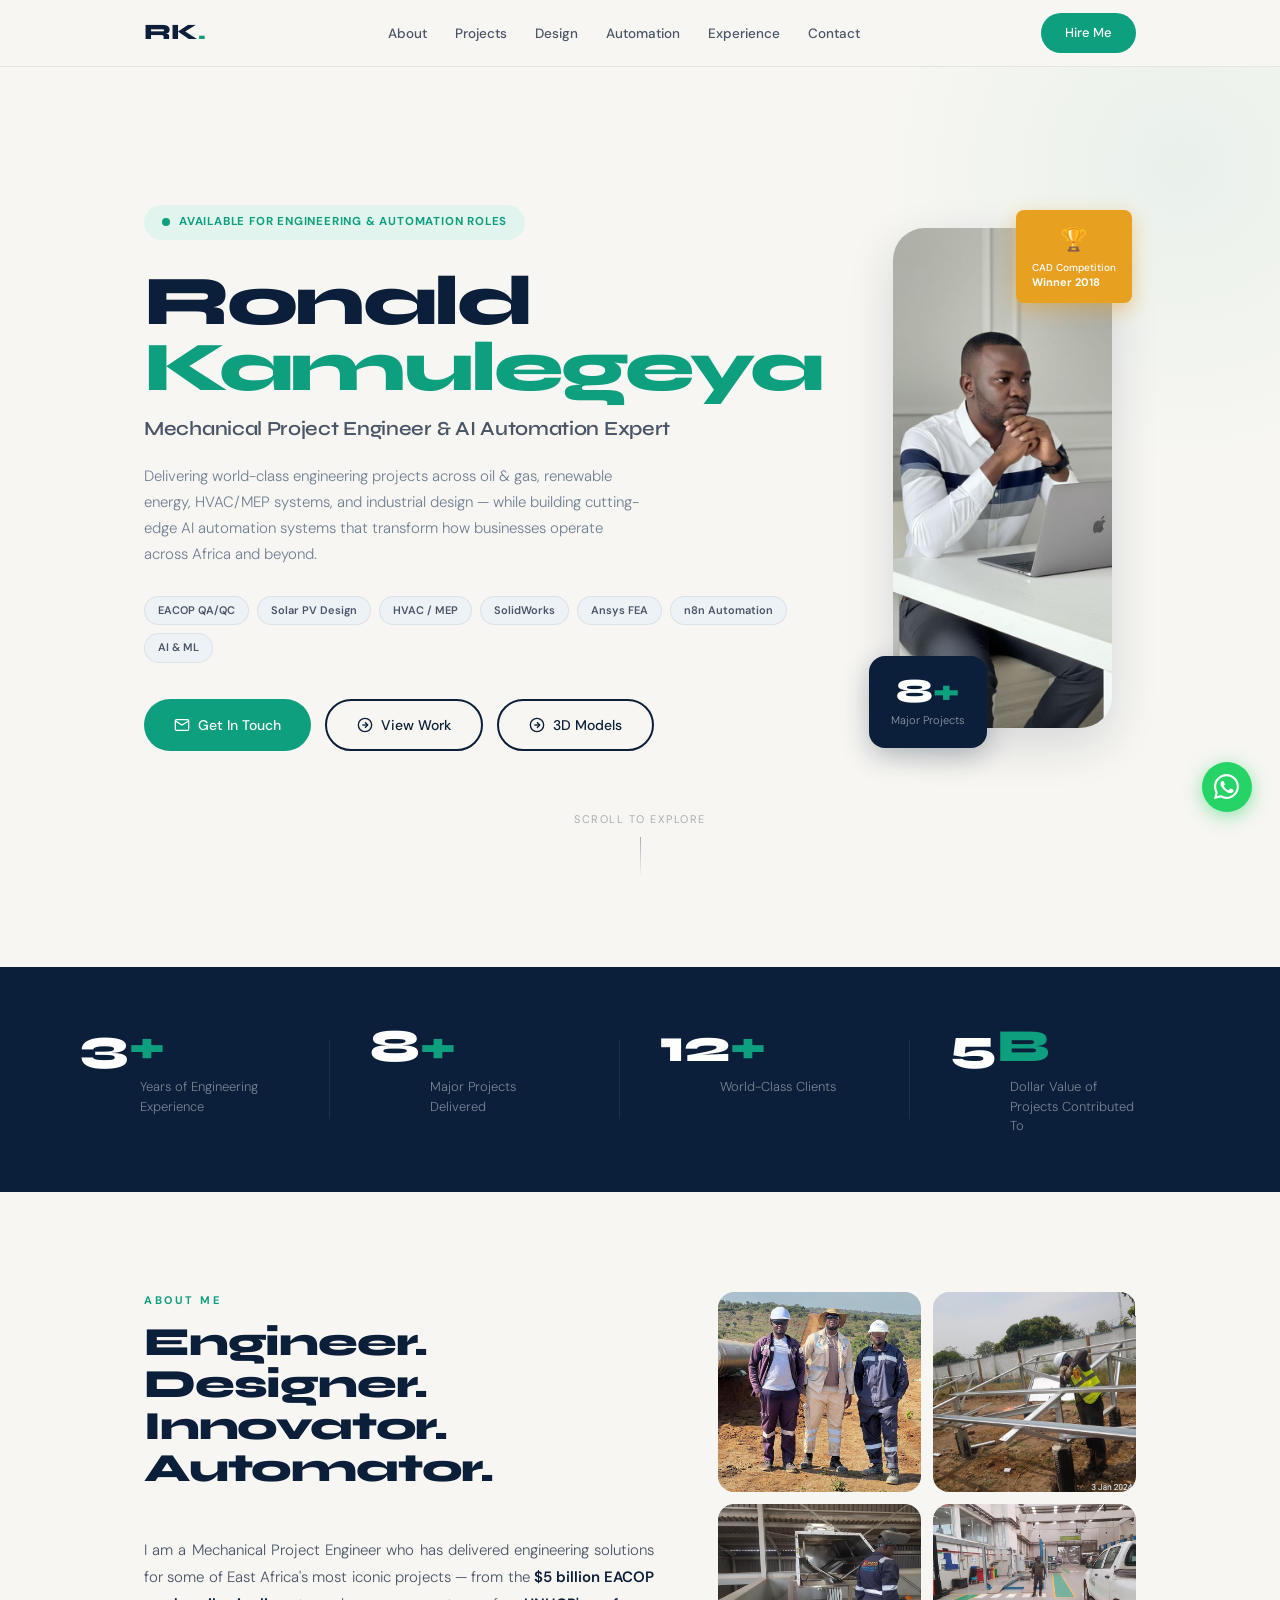
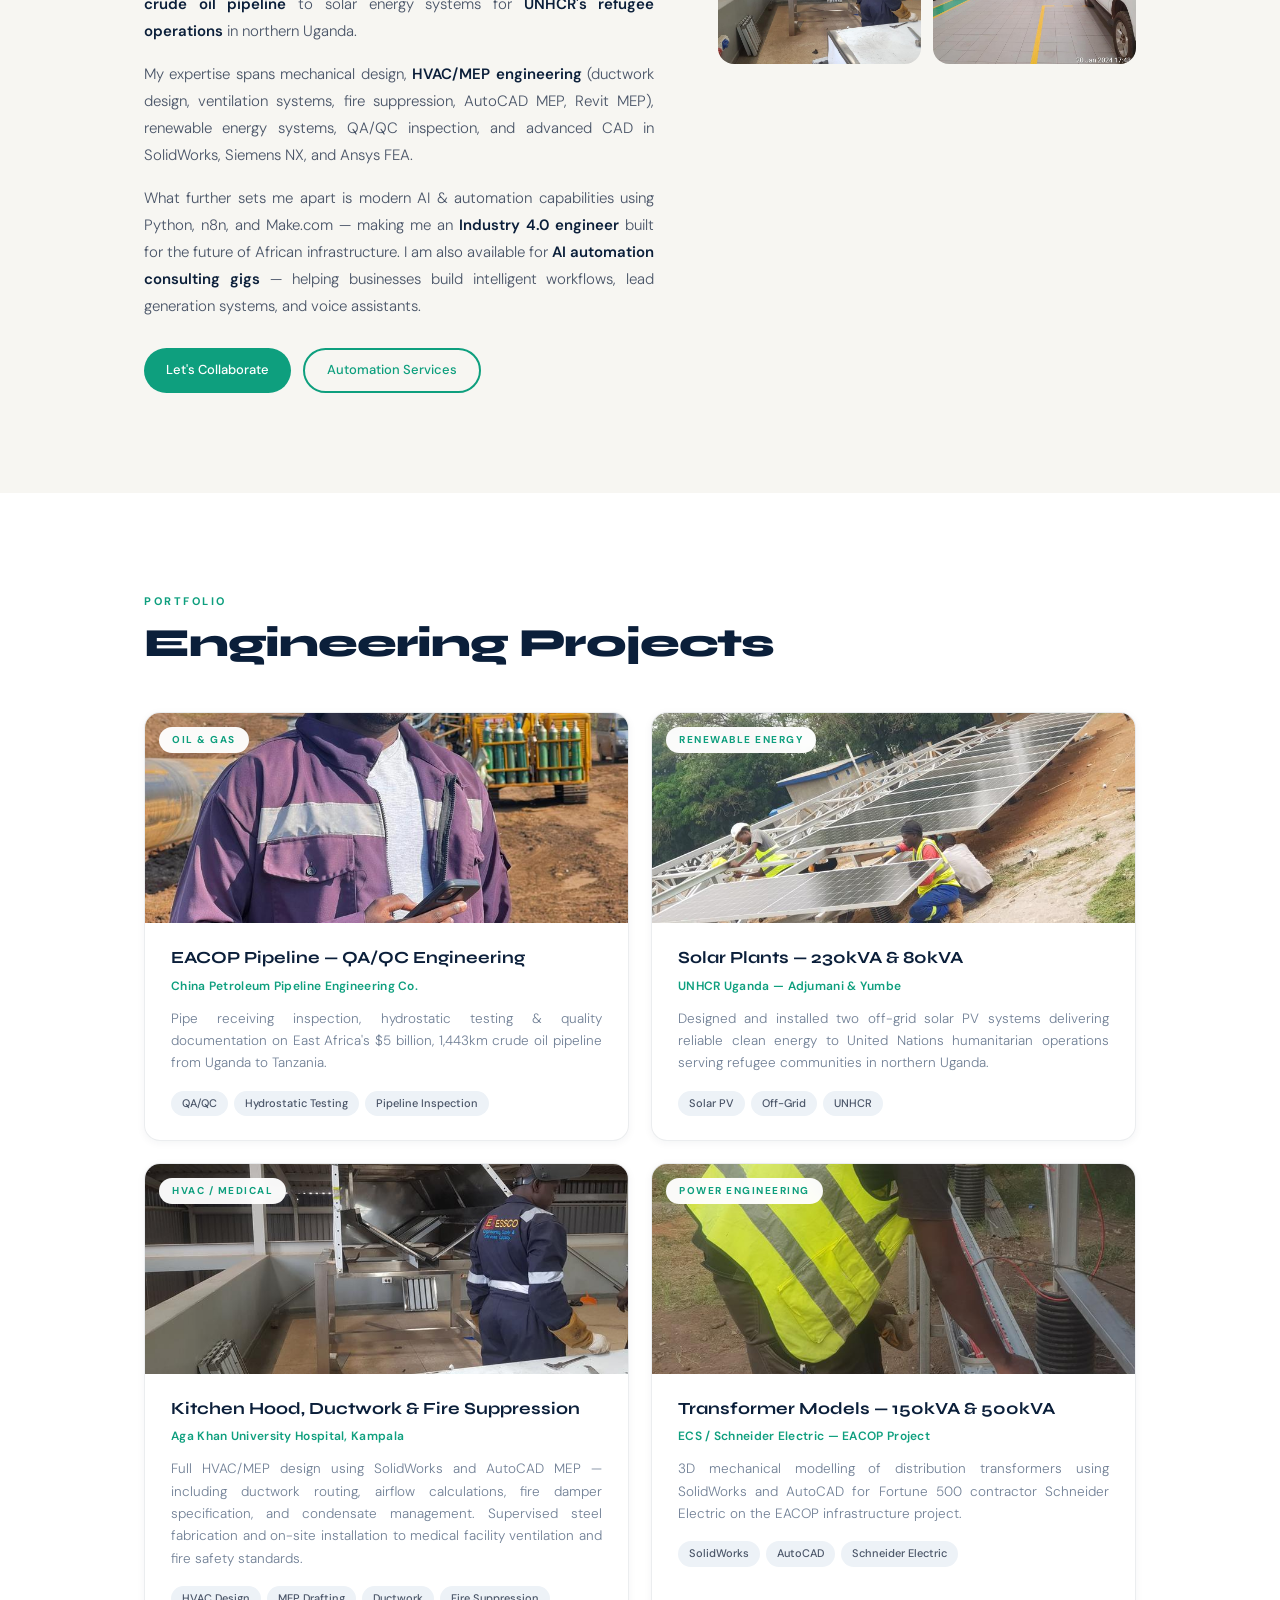
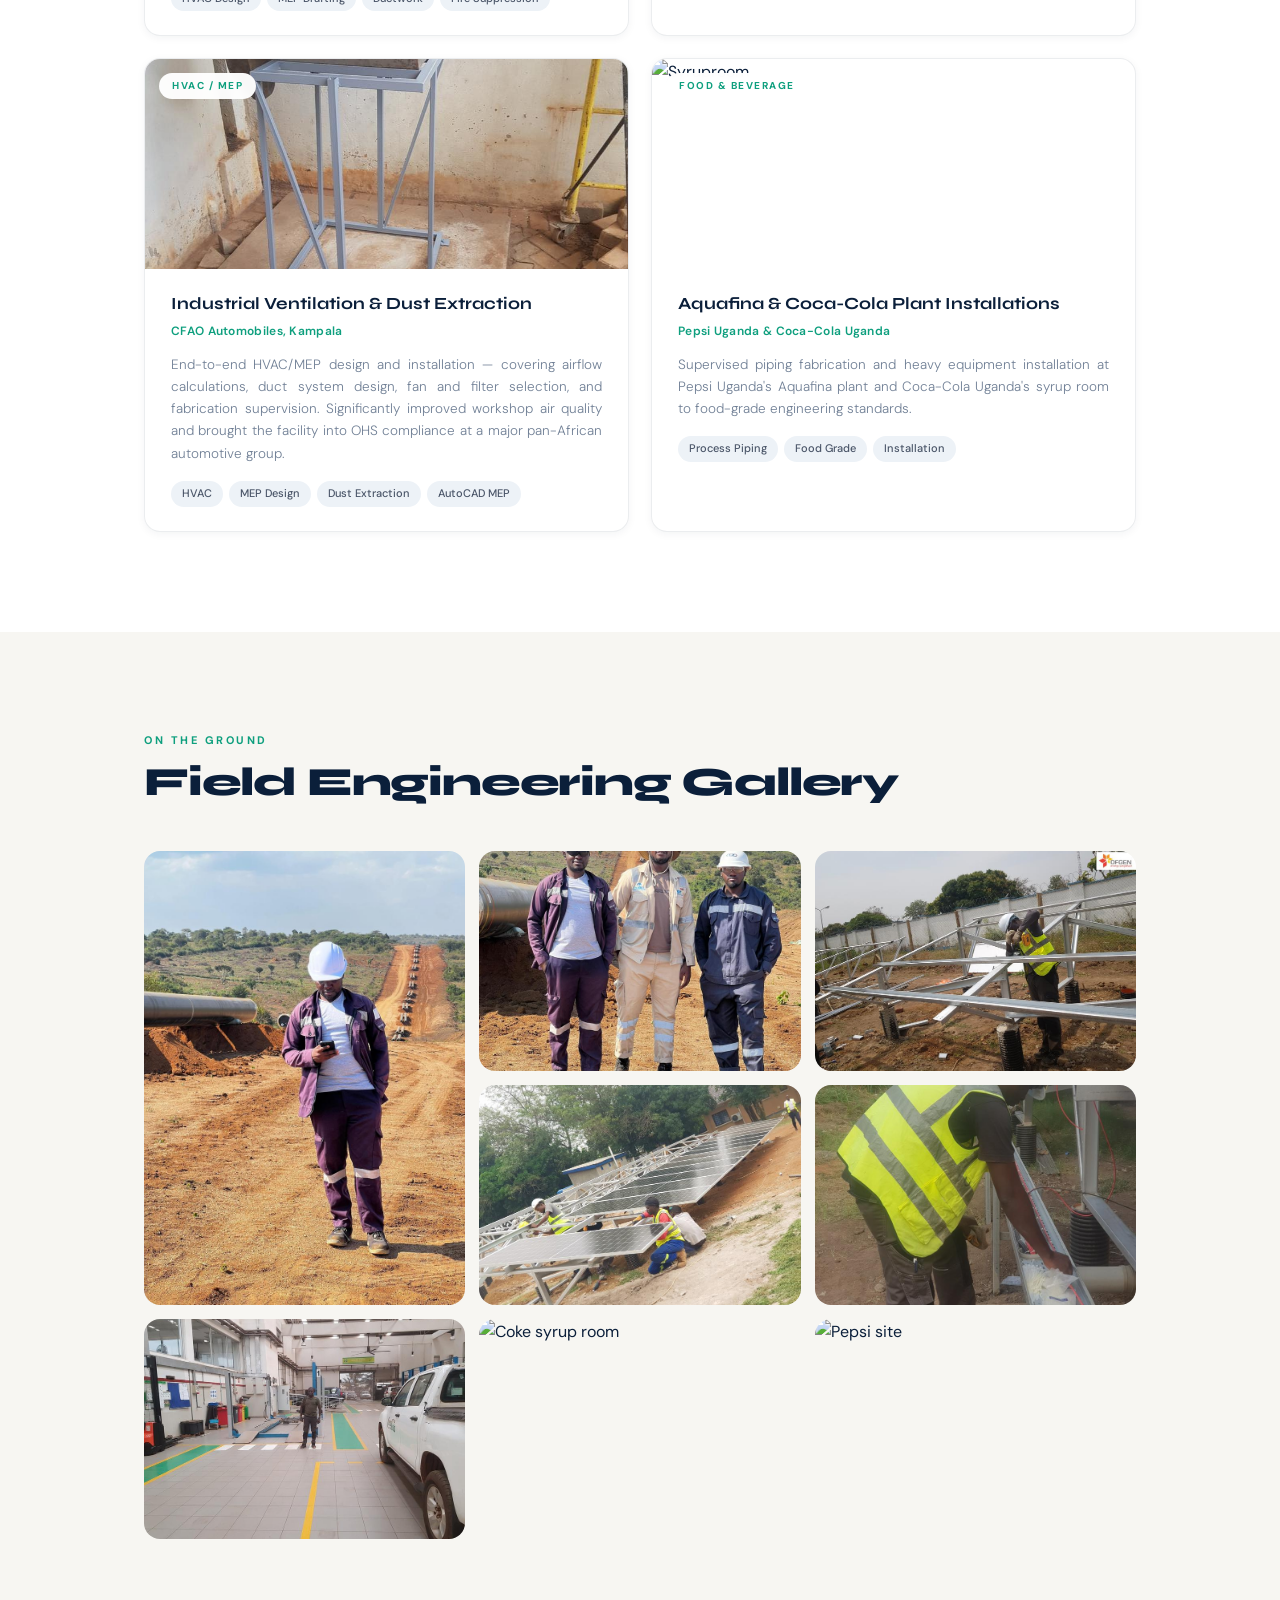
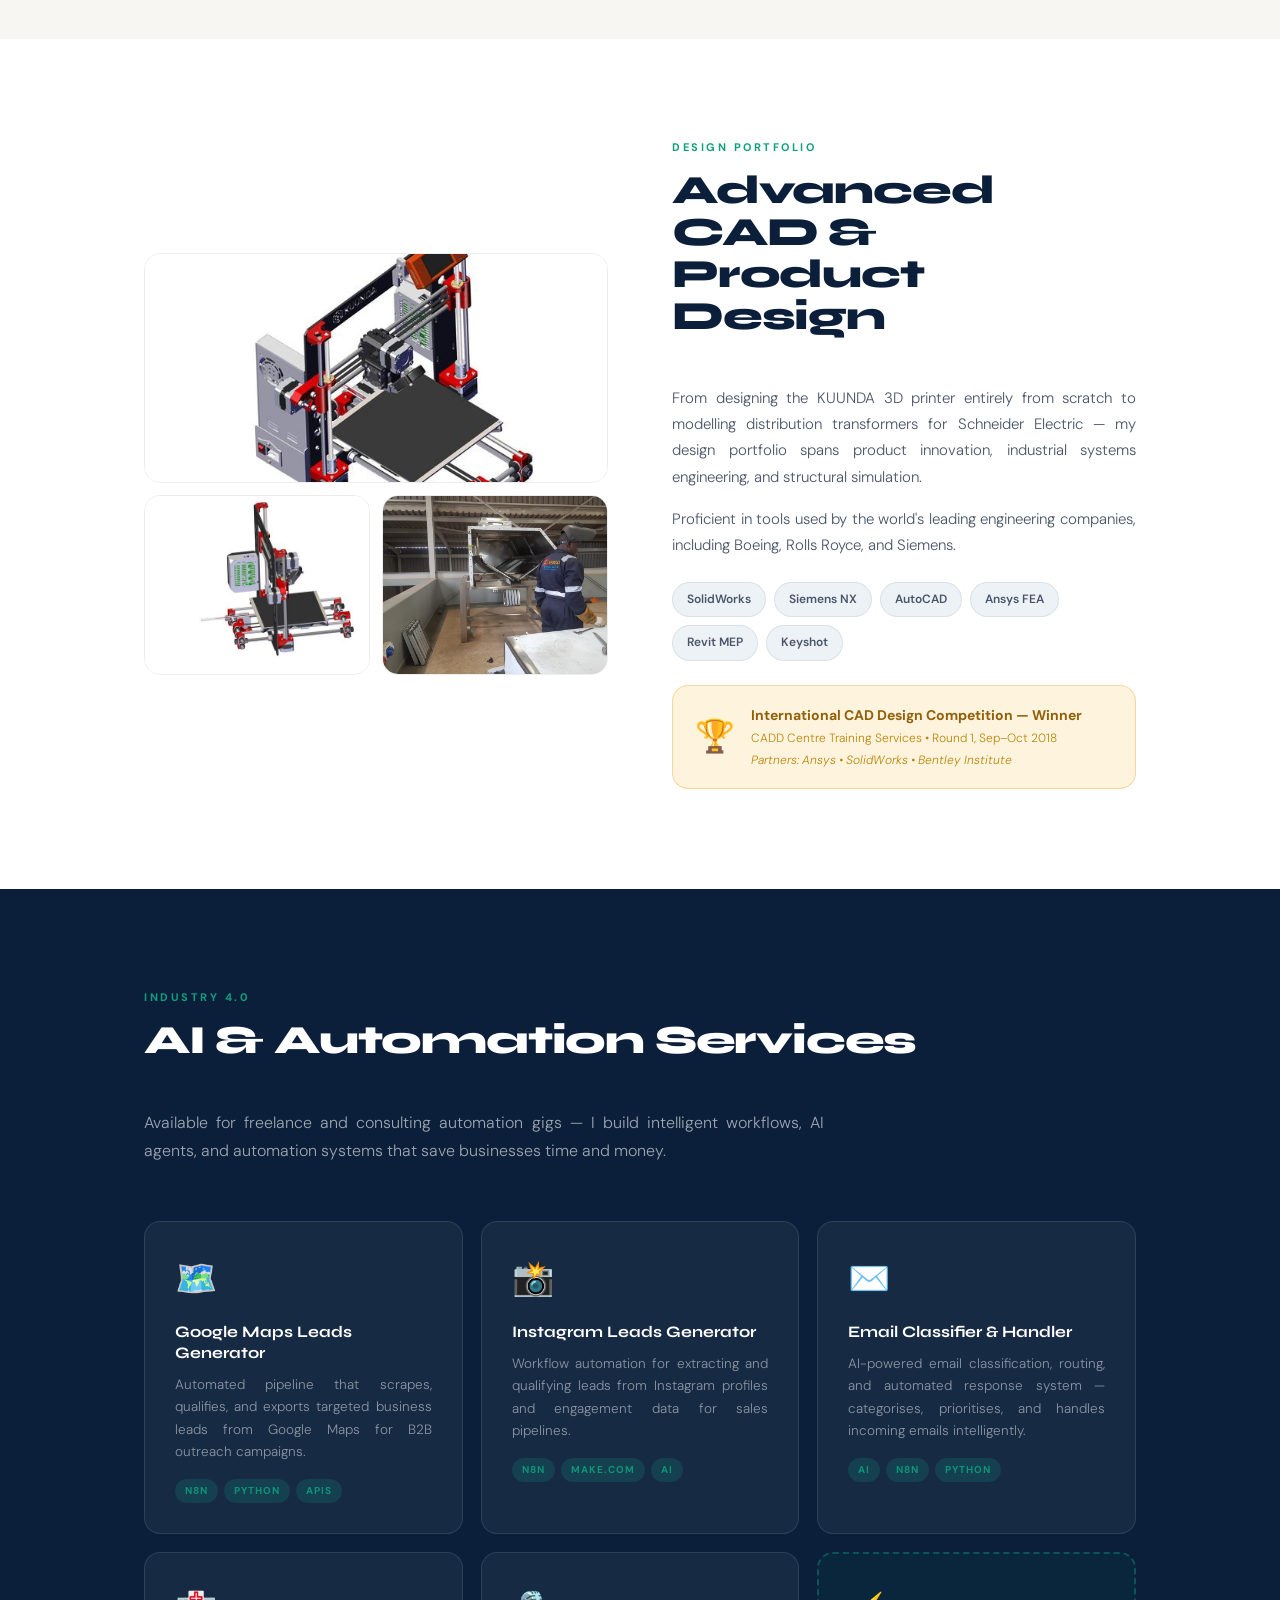
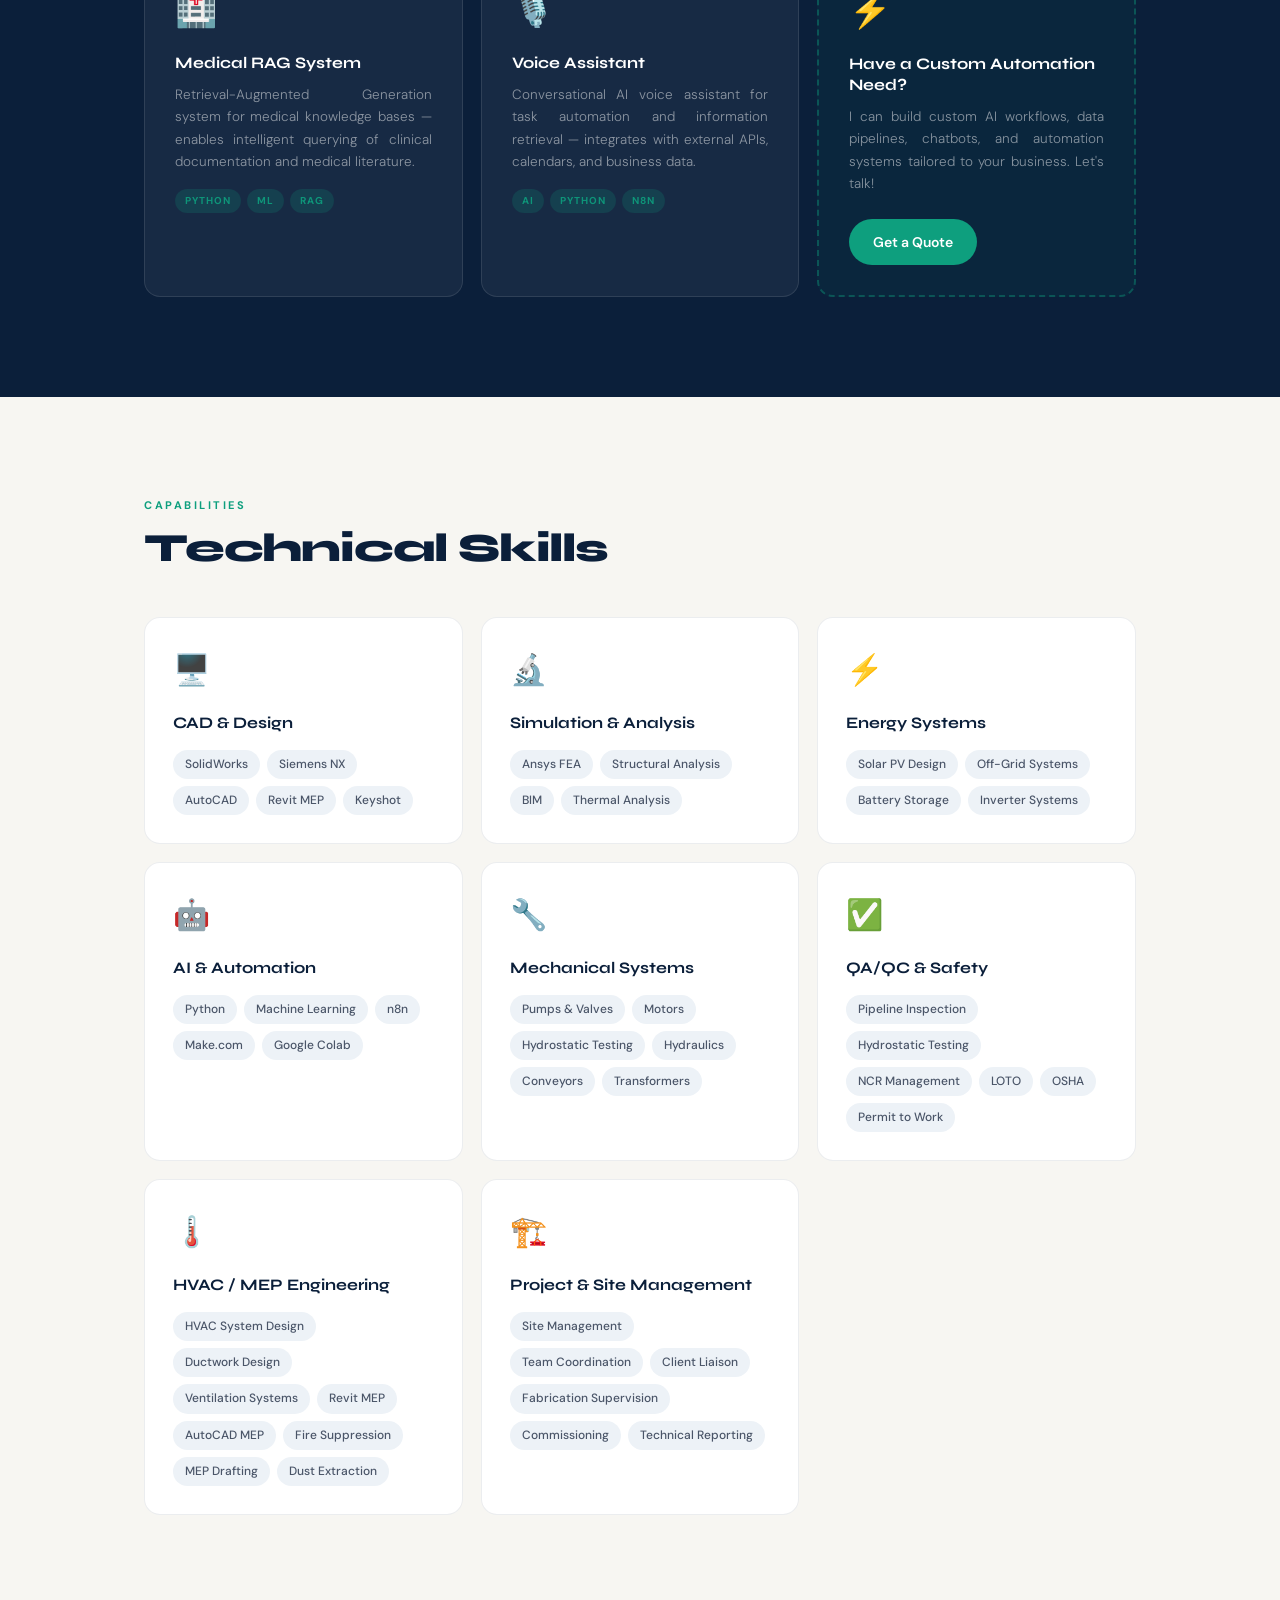
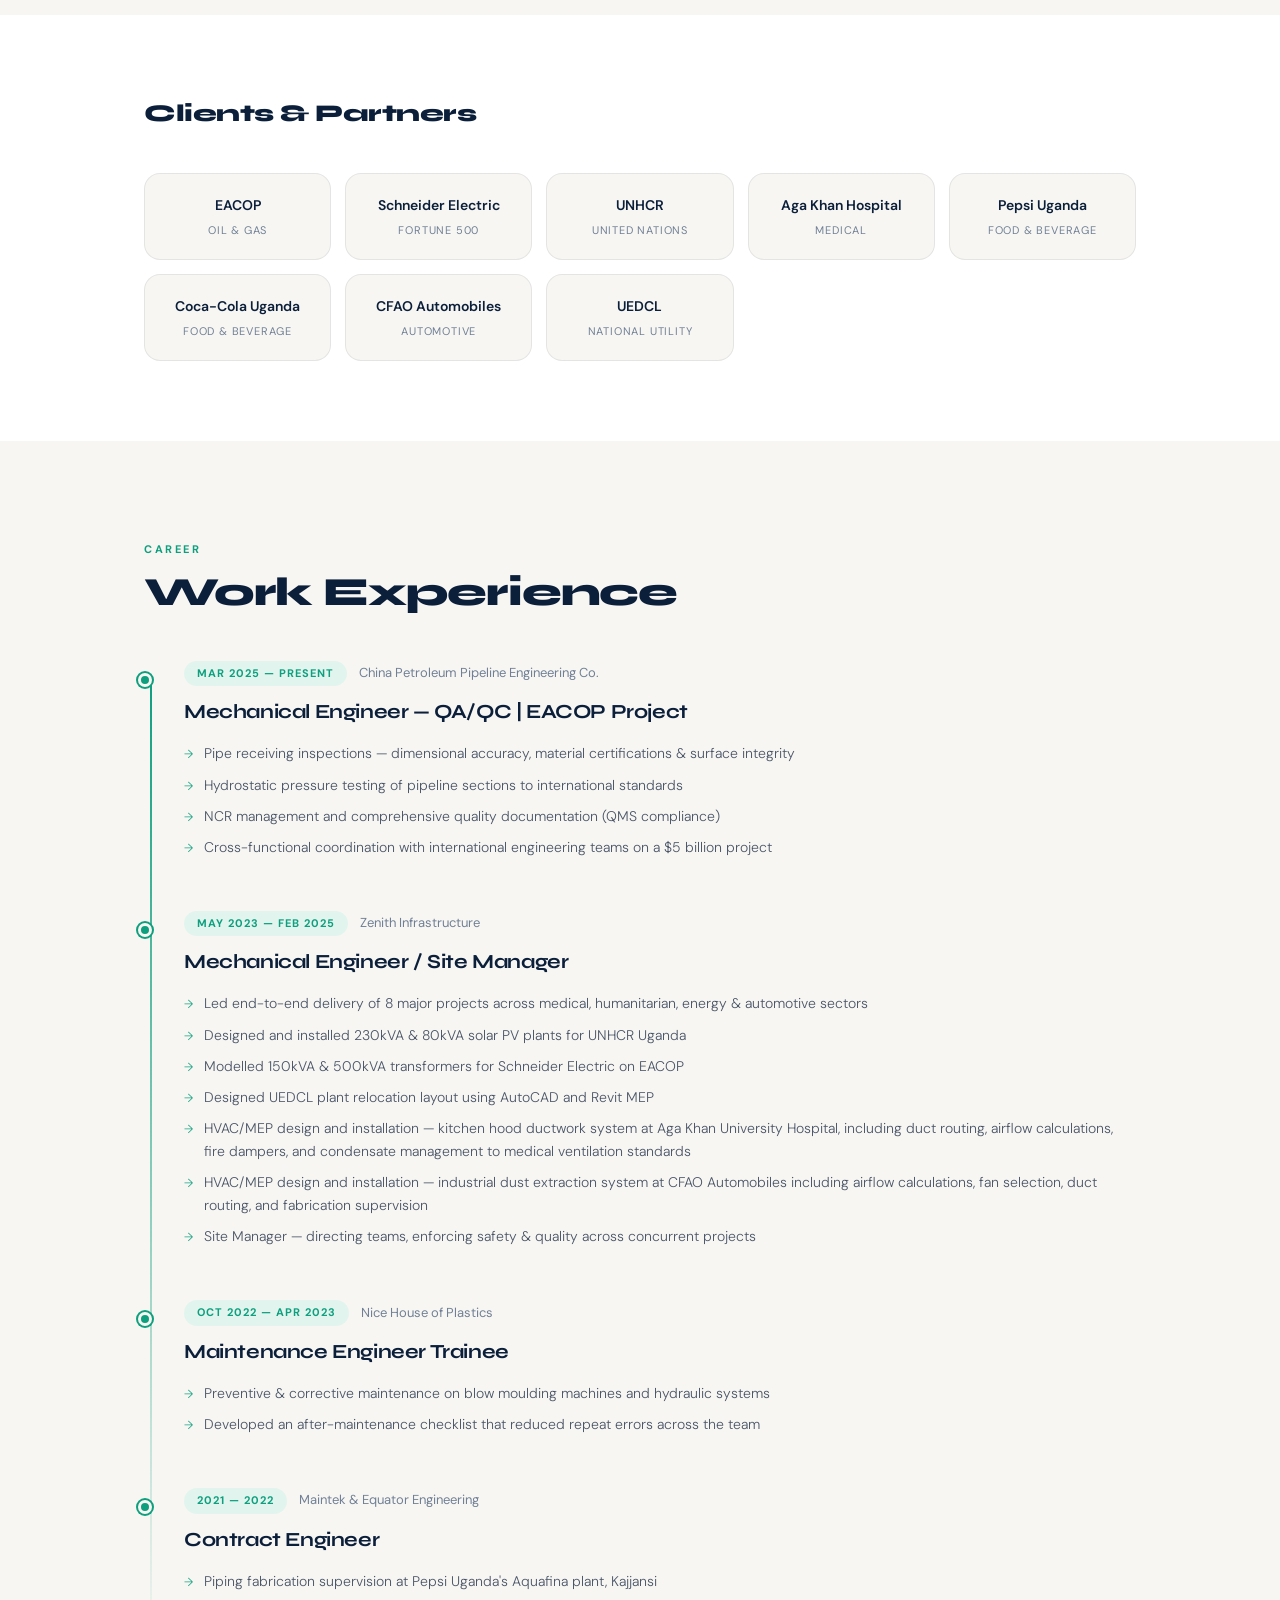
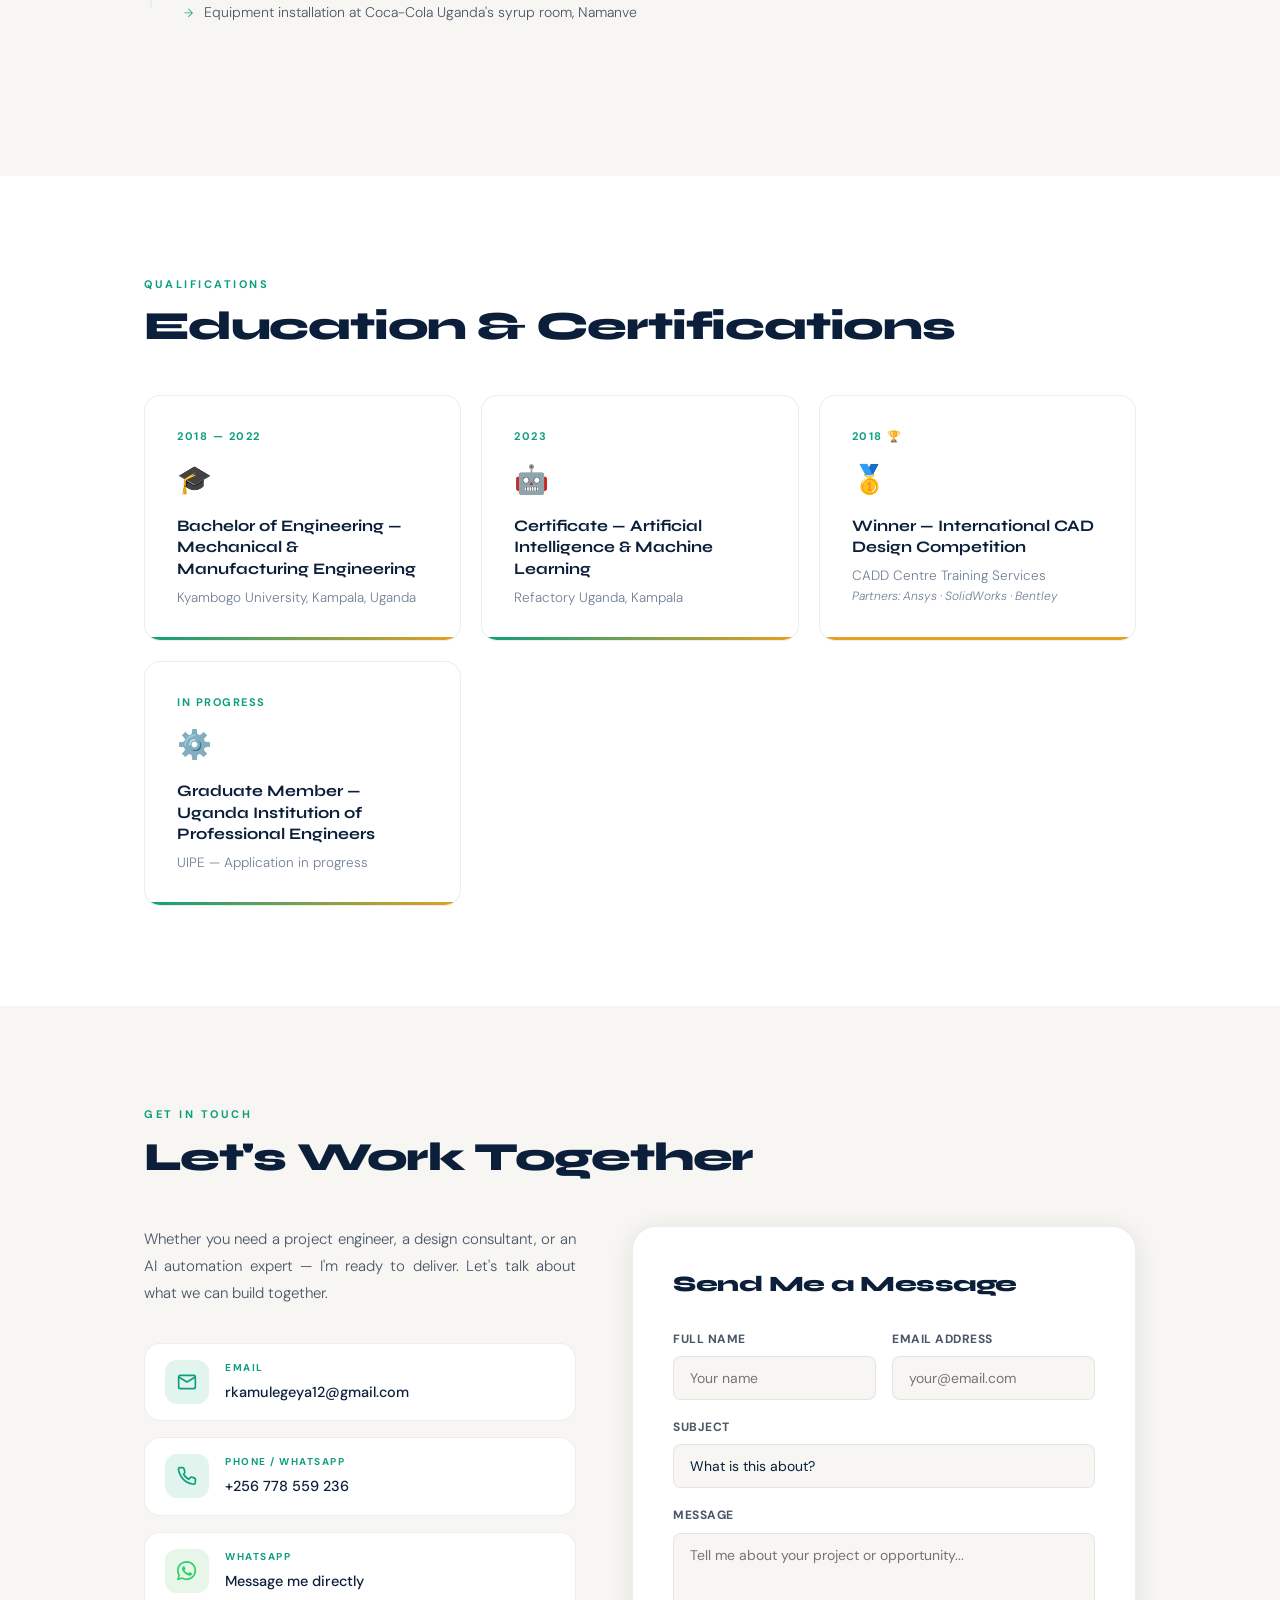
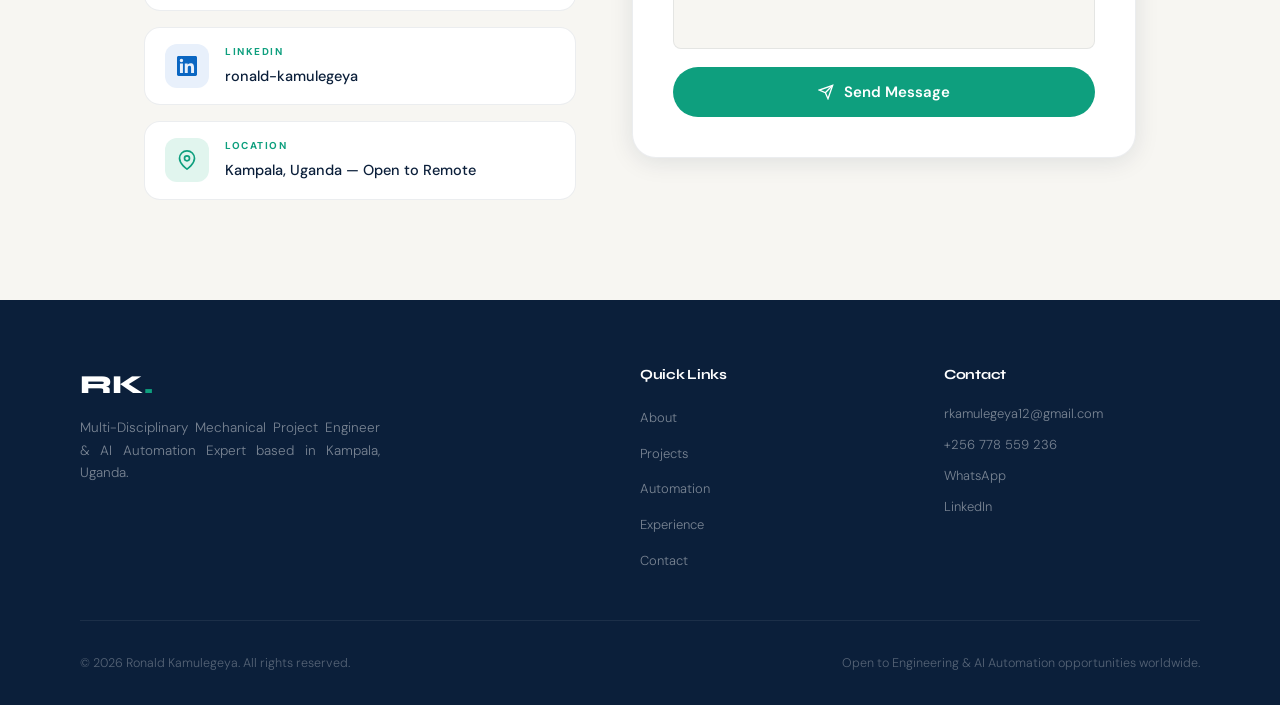
==== commit b9961f4c: "Replace images and add new project details" ====
--- a/index.html
+++ b/index.html
@@ -1,6 +1,15 @@
 <!DOCTYPE html>
 <html lang="en">
 <head>
+  <!-- Google tag (gtag.js) -->
+<script async src="https://www.googletagmanager.com/gtag/js?id=G-4NKEEZ5SFS"></script>
+<script>
+  window.dataLayer = window.dataLayer || [];
+  function gtag(){dataLayer.push(arguments);}
+  gtag('js', new Date());
+
+  gtag('config', 'G-4NKEEZ5SFS');
+</script>
   <meta charset="UTF-8" />
   <meta name="viewport" content="width=device-width, initial-scale=1.0" />
   <meta name="description" content="Ronald Kamulegeya — Multi-Disciplinary Mechanical Project Engineer & AI Automation Expert based in Kampala, Uganda." />
@@ -226,7 +235,7 @@
 
         <div class="project-card reveal">
           <div class="pcard-img-wrap">
-            <img src="images/solar2.jpg" alt="Solar Installation" class="pcard-img" loading="lazy" />
+            <img src="images/Syrup room.PNG" alt="Syruproom" class="pcard-img" loading="lazy" />
             <span class="pcard-sector">Food &amp; Beverage</span>
           </div>
           <div class="pcard-body">
@@ -273,6 +282,14 @@
           <img src="images/cfao1.jpg" alt="CFAO site" loading="lazy" />
           <div class="gcap">On-site assessment — CFAO Automobiles, Namanve</div>
         </div>
+        <div class="gitem">
+          <img src="images/Coke.jpg" alt="Coke syrup room" loading="lazy" />
+          <div class="gcap">Syrup room — Coca-Cola Uganda, Namanve</div>
+        </div>
+        <div class="gitem">
+          <img src="images/Aquafina.jpg" alt="Pepsi site" loading="lazy" />
+          <div class="gcap">Aquafina Project — Pepsi, Kajjansi</div>
+        </div>  
       </div>
     </div>
   </section>
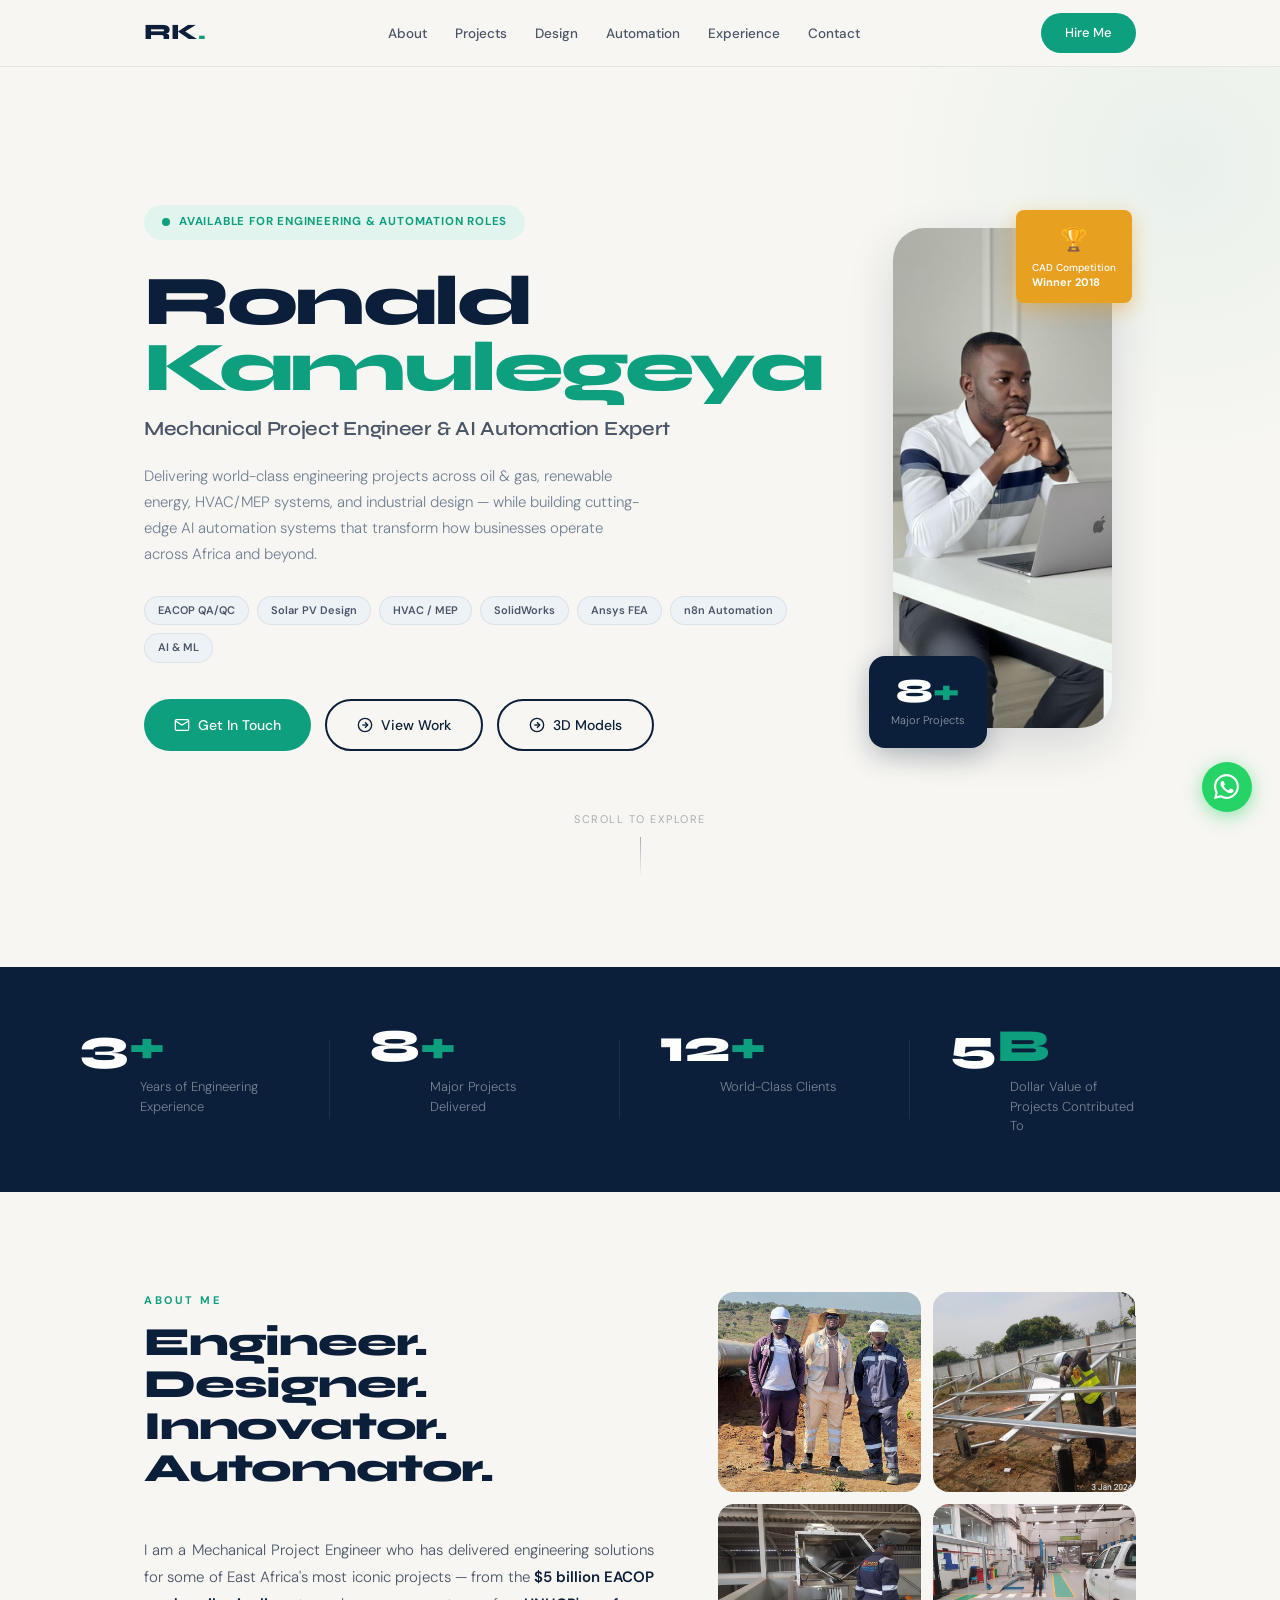
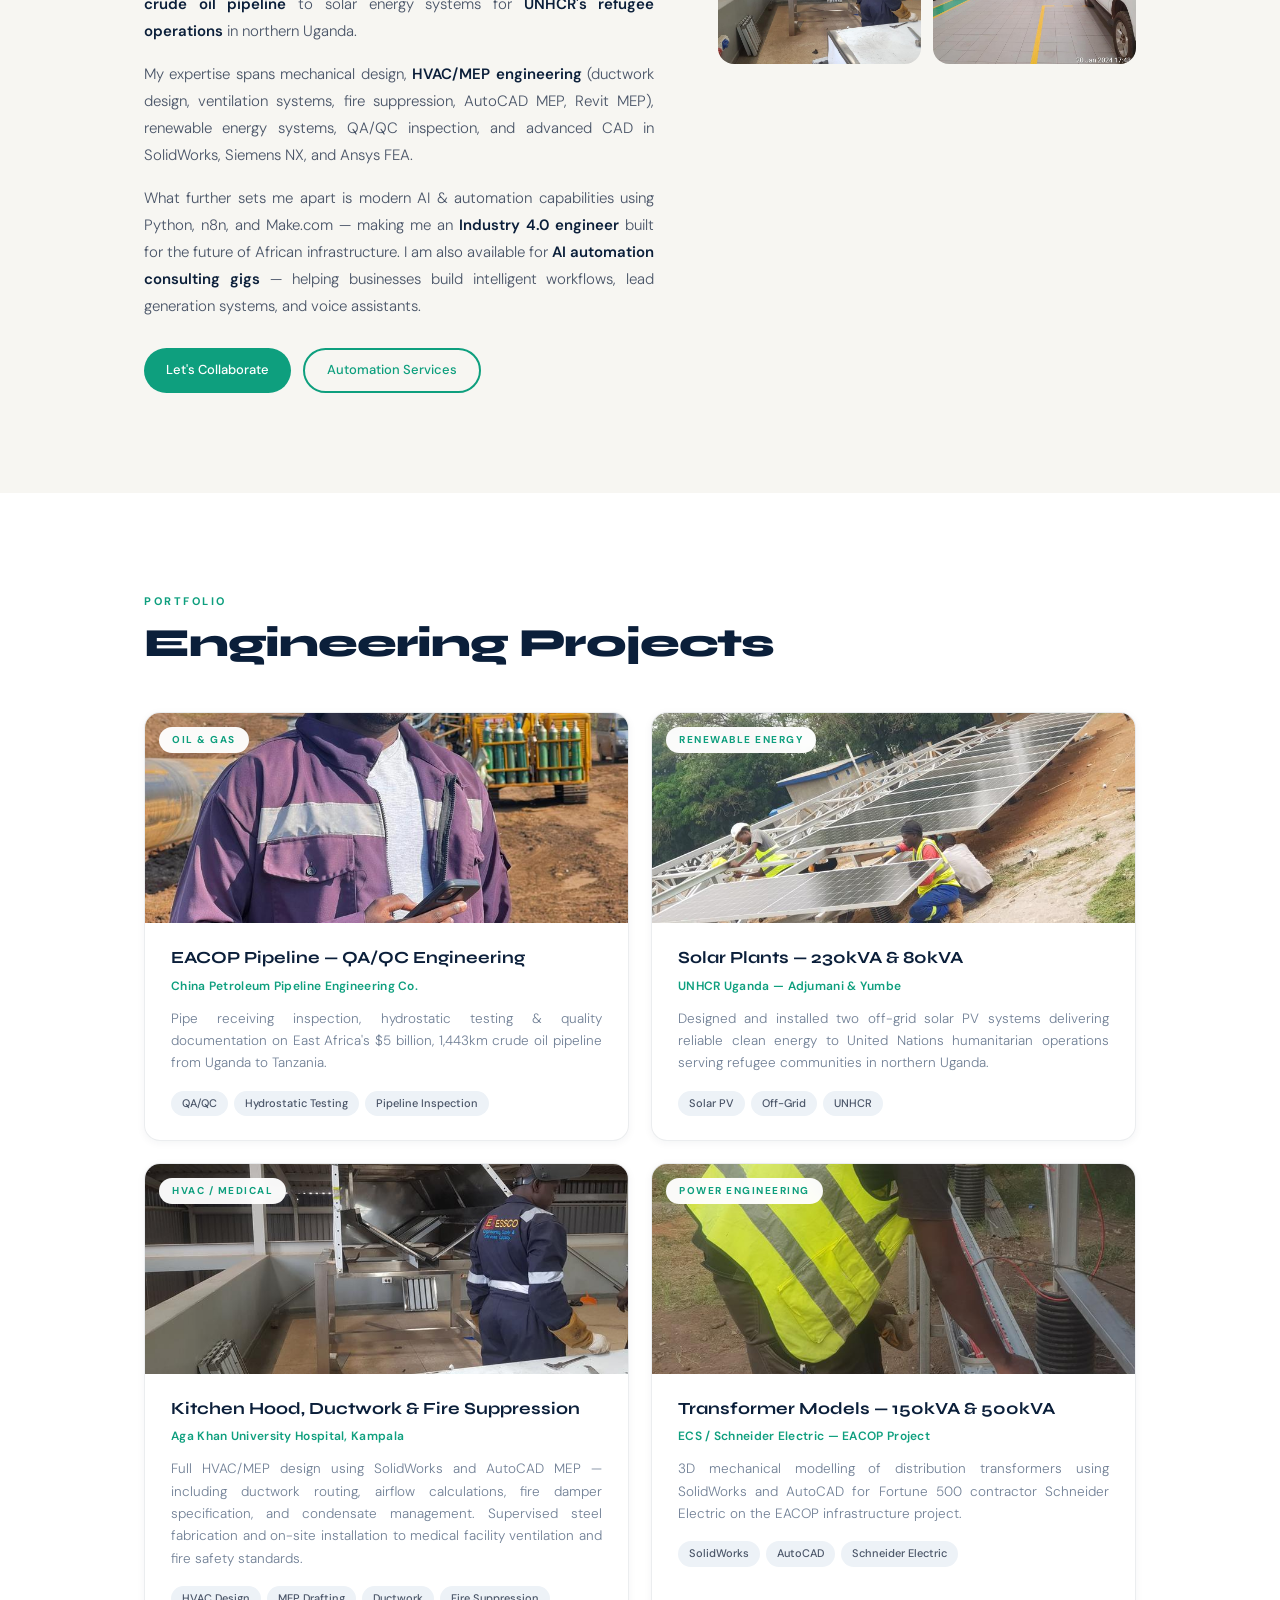
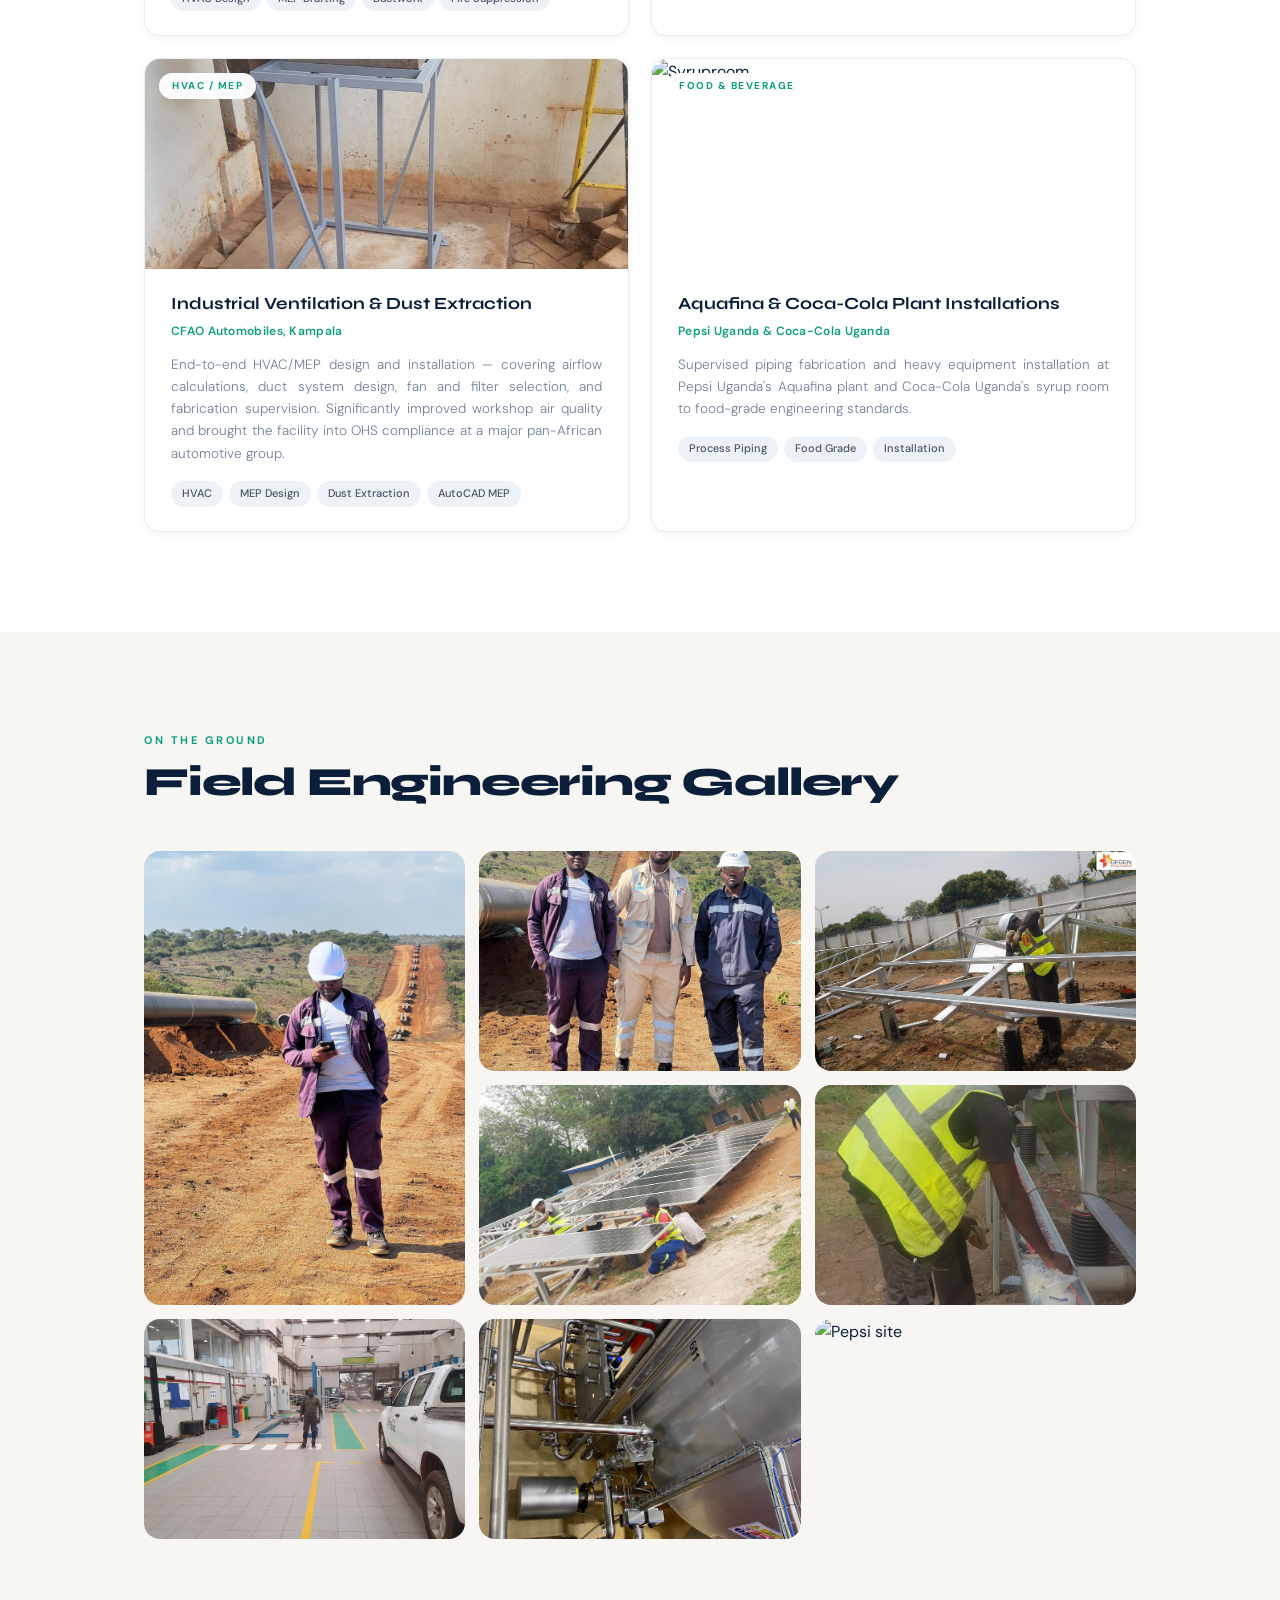
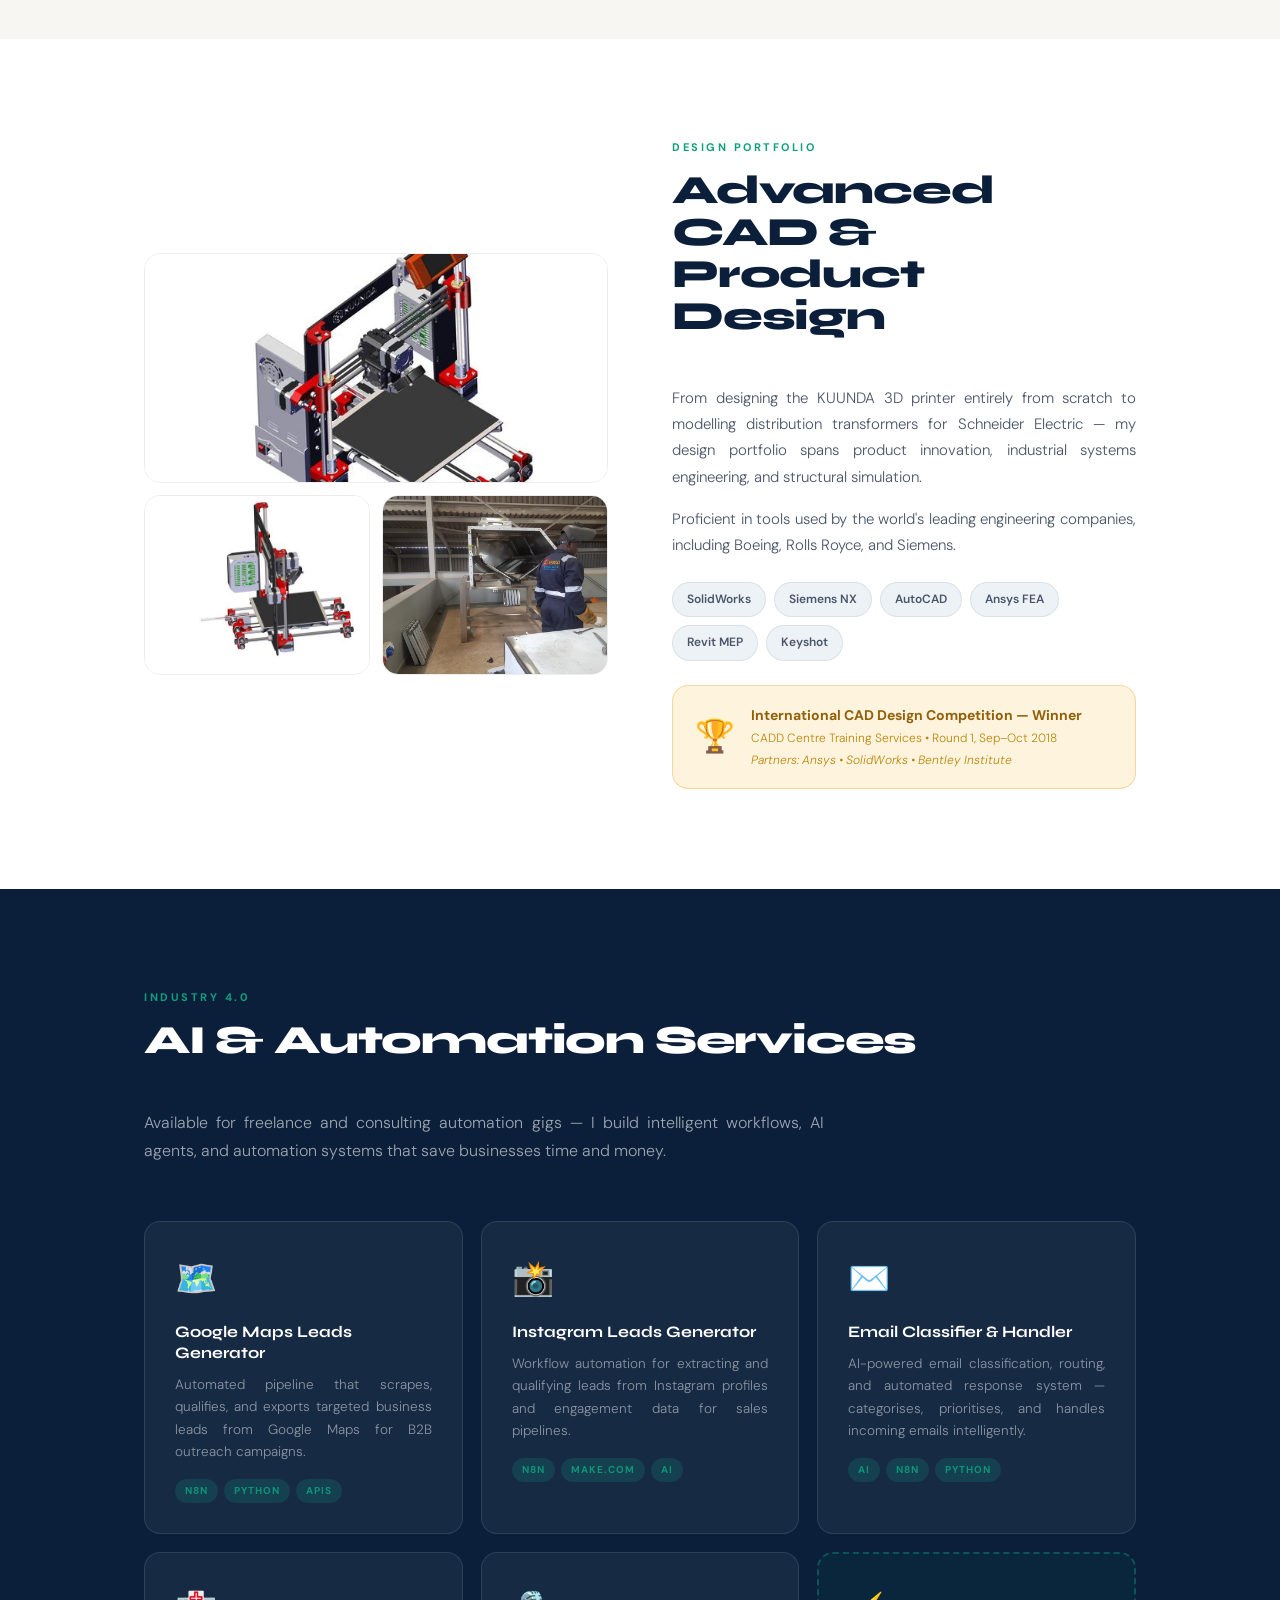
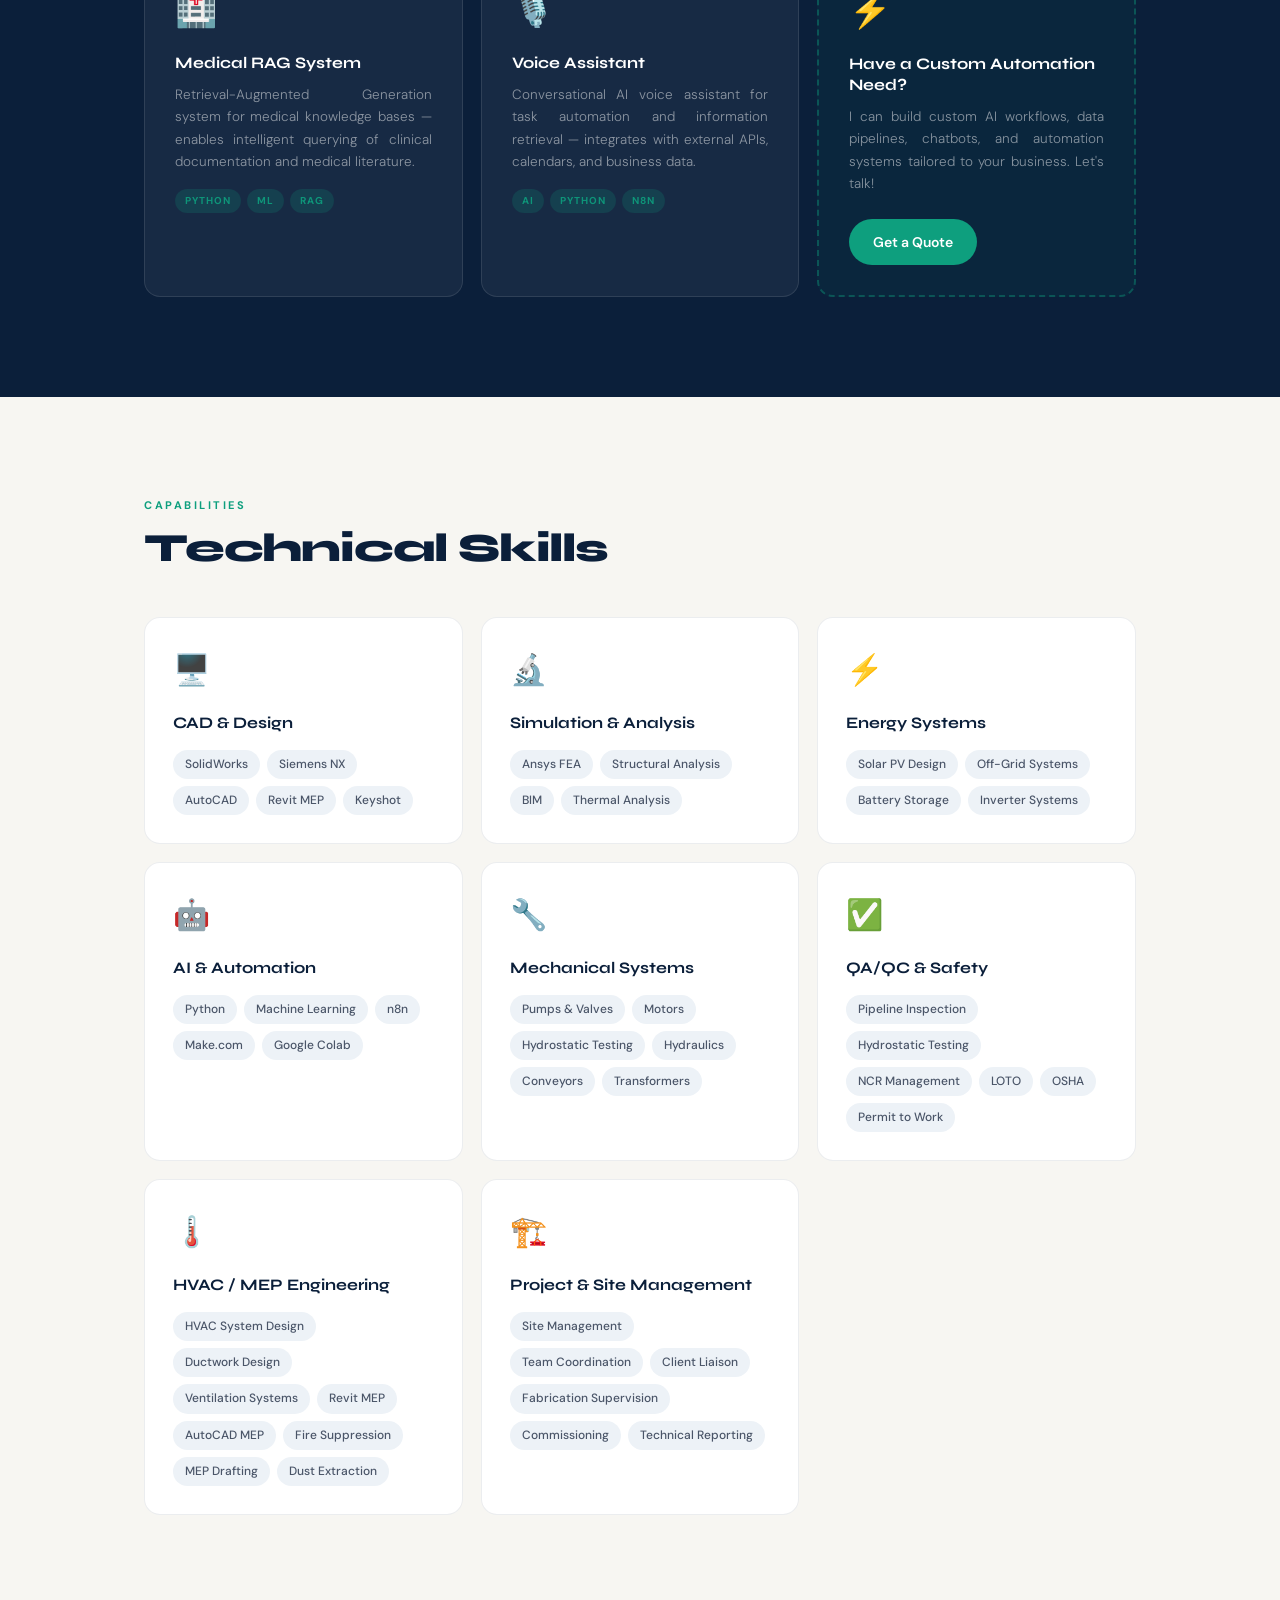
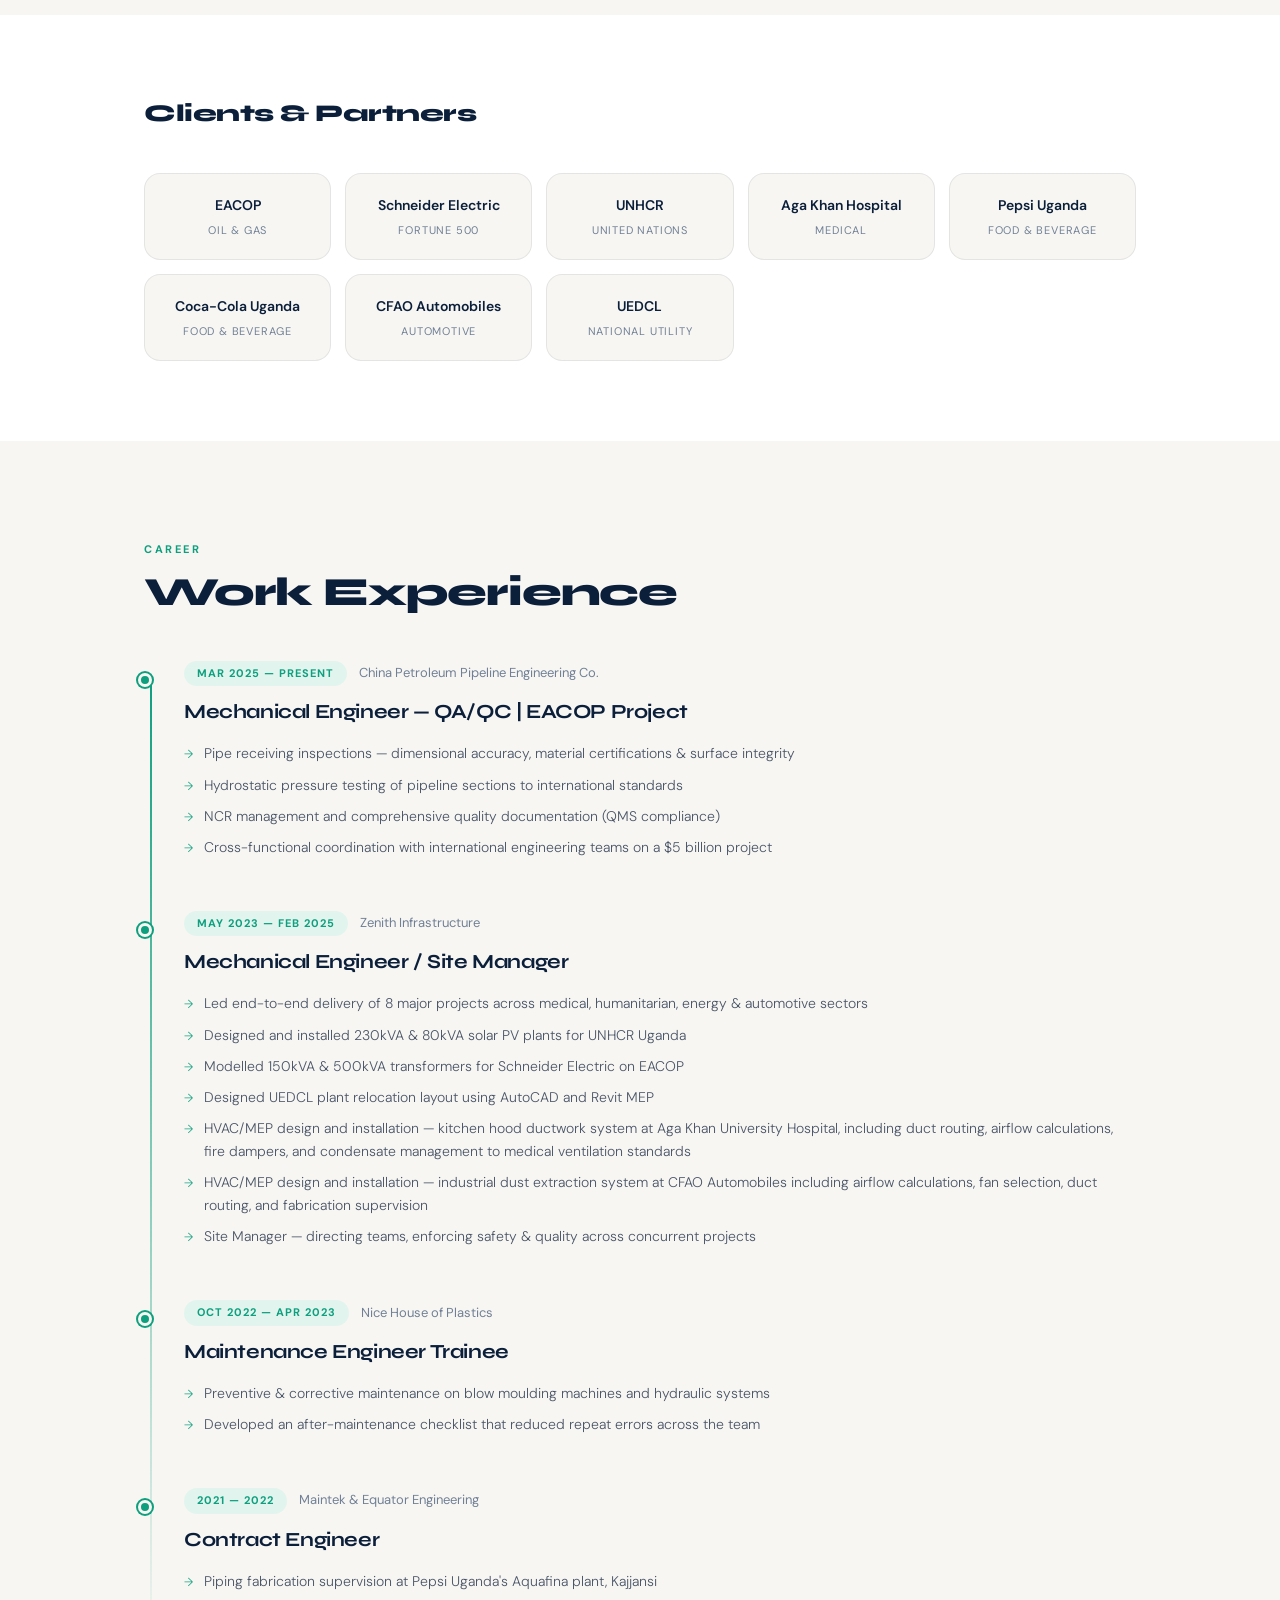
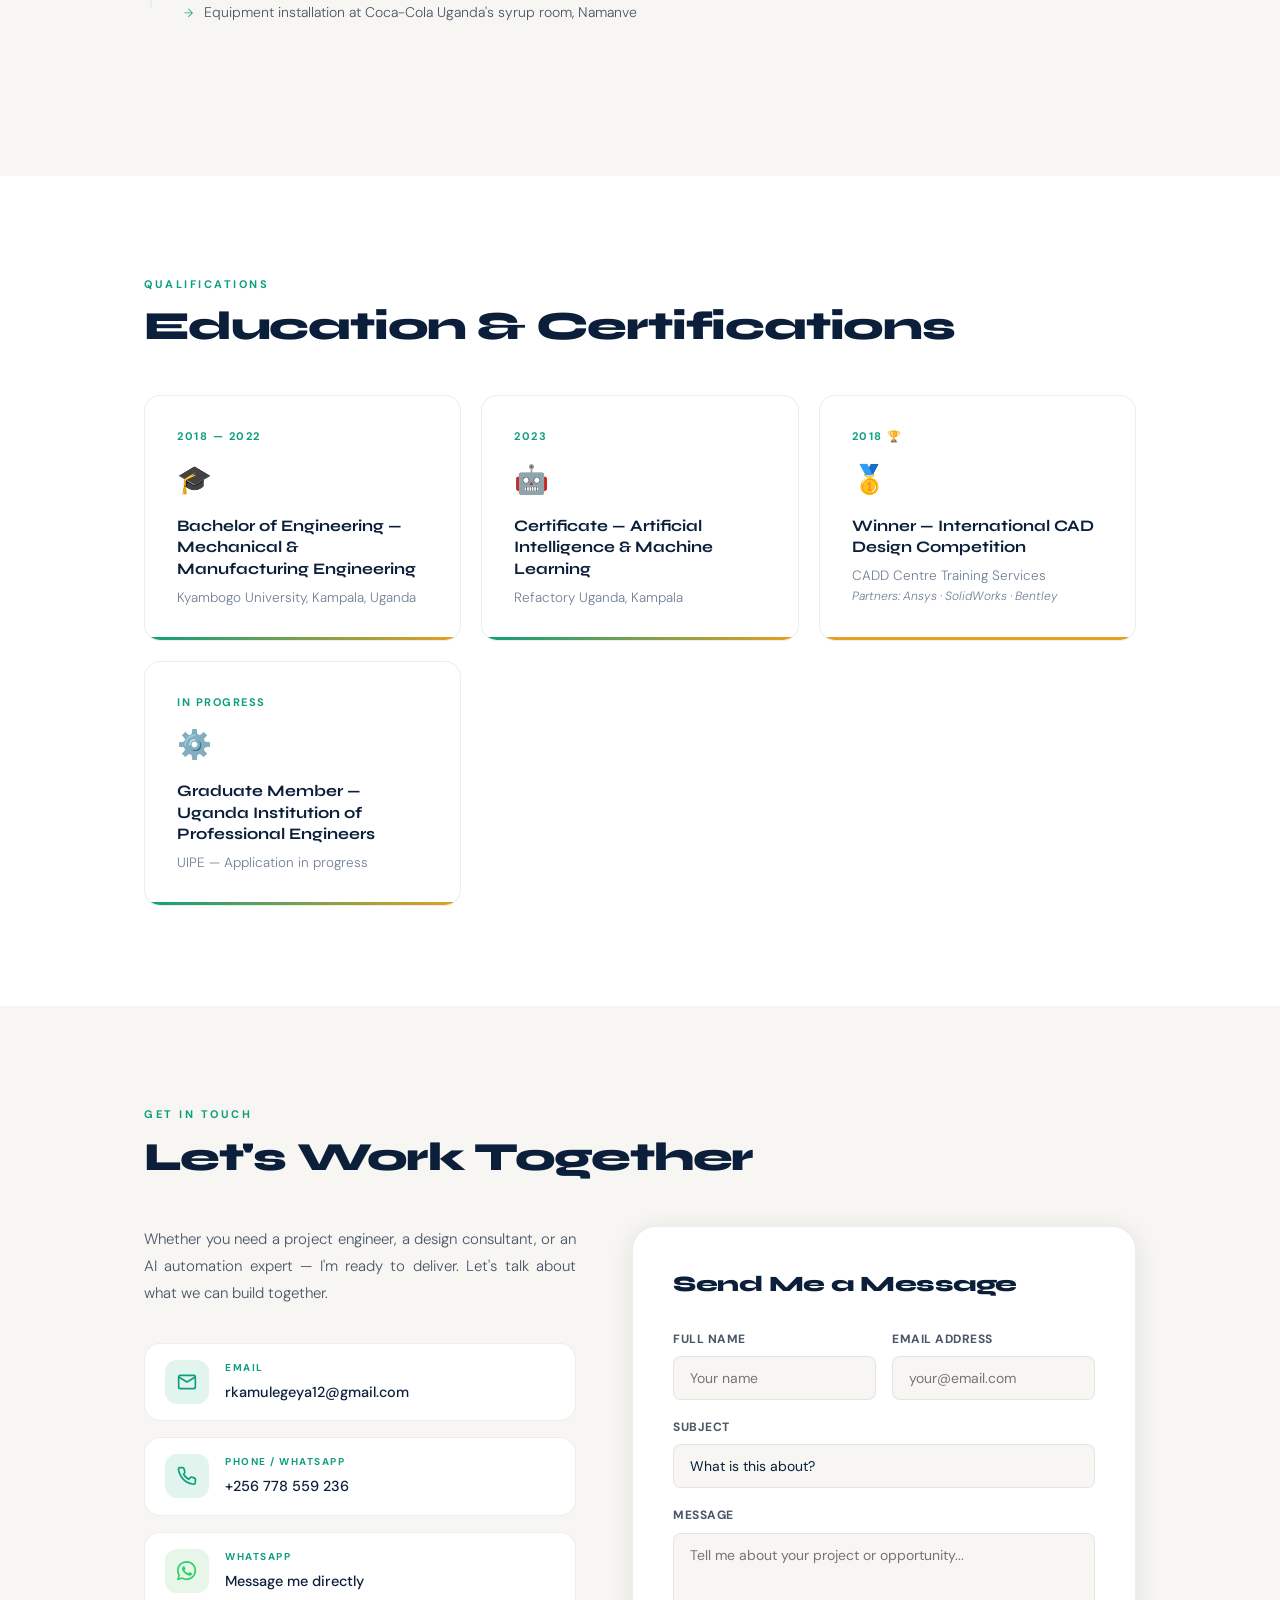
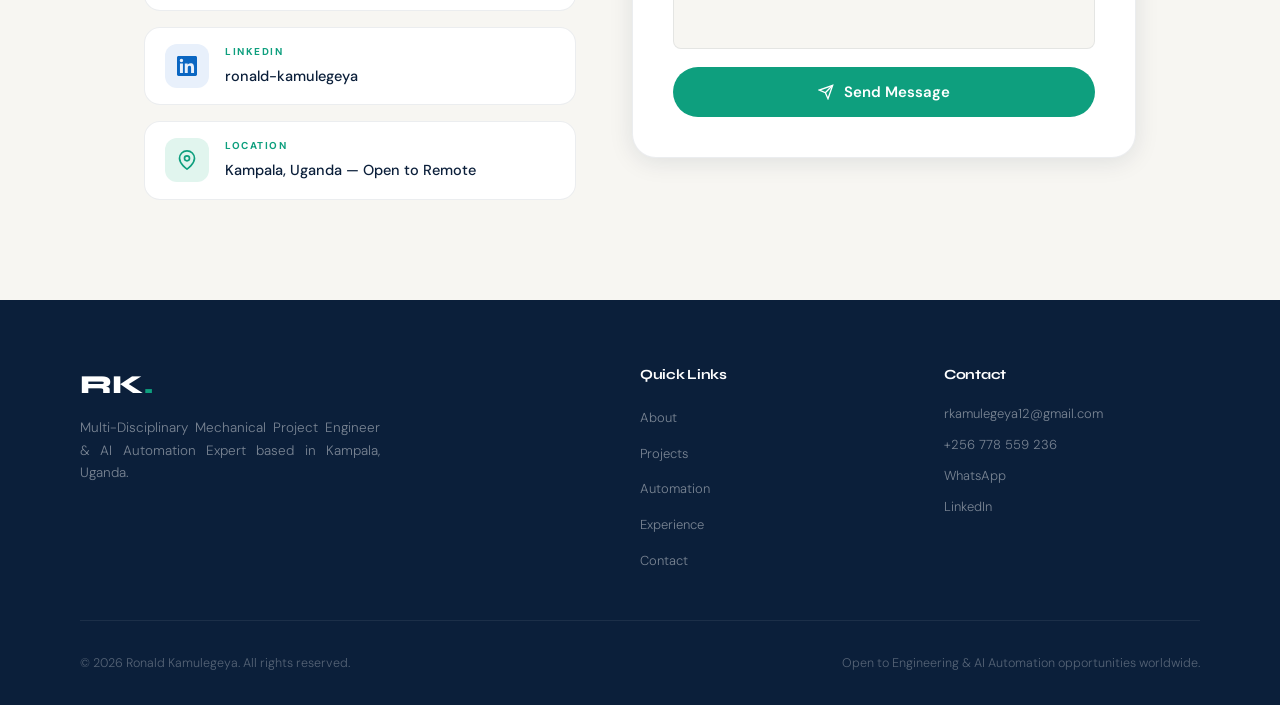
==== commit cd767b73: "Fix image filename case for Coke image" ====
--- a/index.html
+++ b/index.html
@@ -283,7 +283,7 @@
           <div class="gcap">On-site assessment — CFAO Automobiles, Namanve</div>
         </div>
         <div class="gitem">
-          <img src="images/Coke.jpg" alt="Coke syrup room" loading="lazy" />
+          <img src="images/coke.jpg" alt="Coke syrup room" loading="lazy" />
           <div class="gcap">Syrup room — Coca-Cola Uganda, Namanve</div>
         </div>
         <div class="gitem">
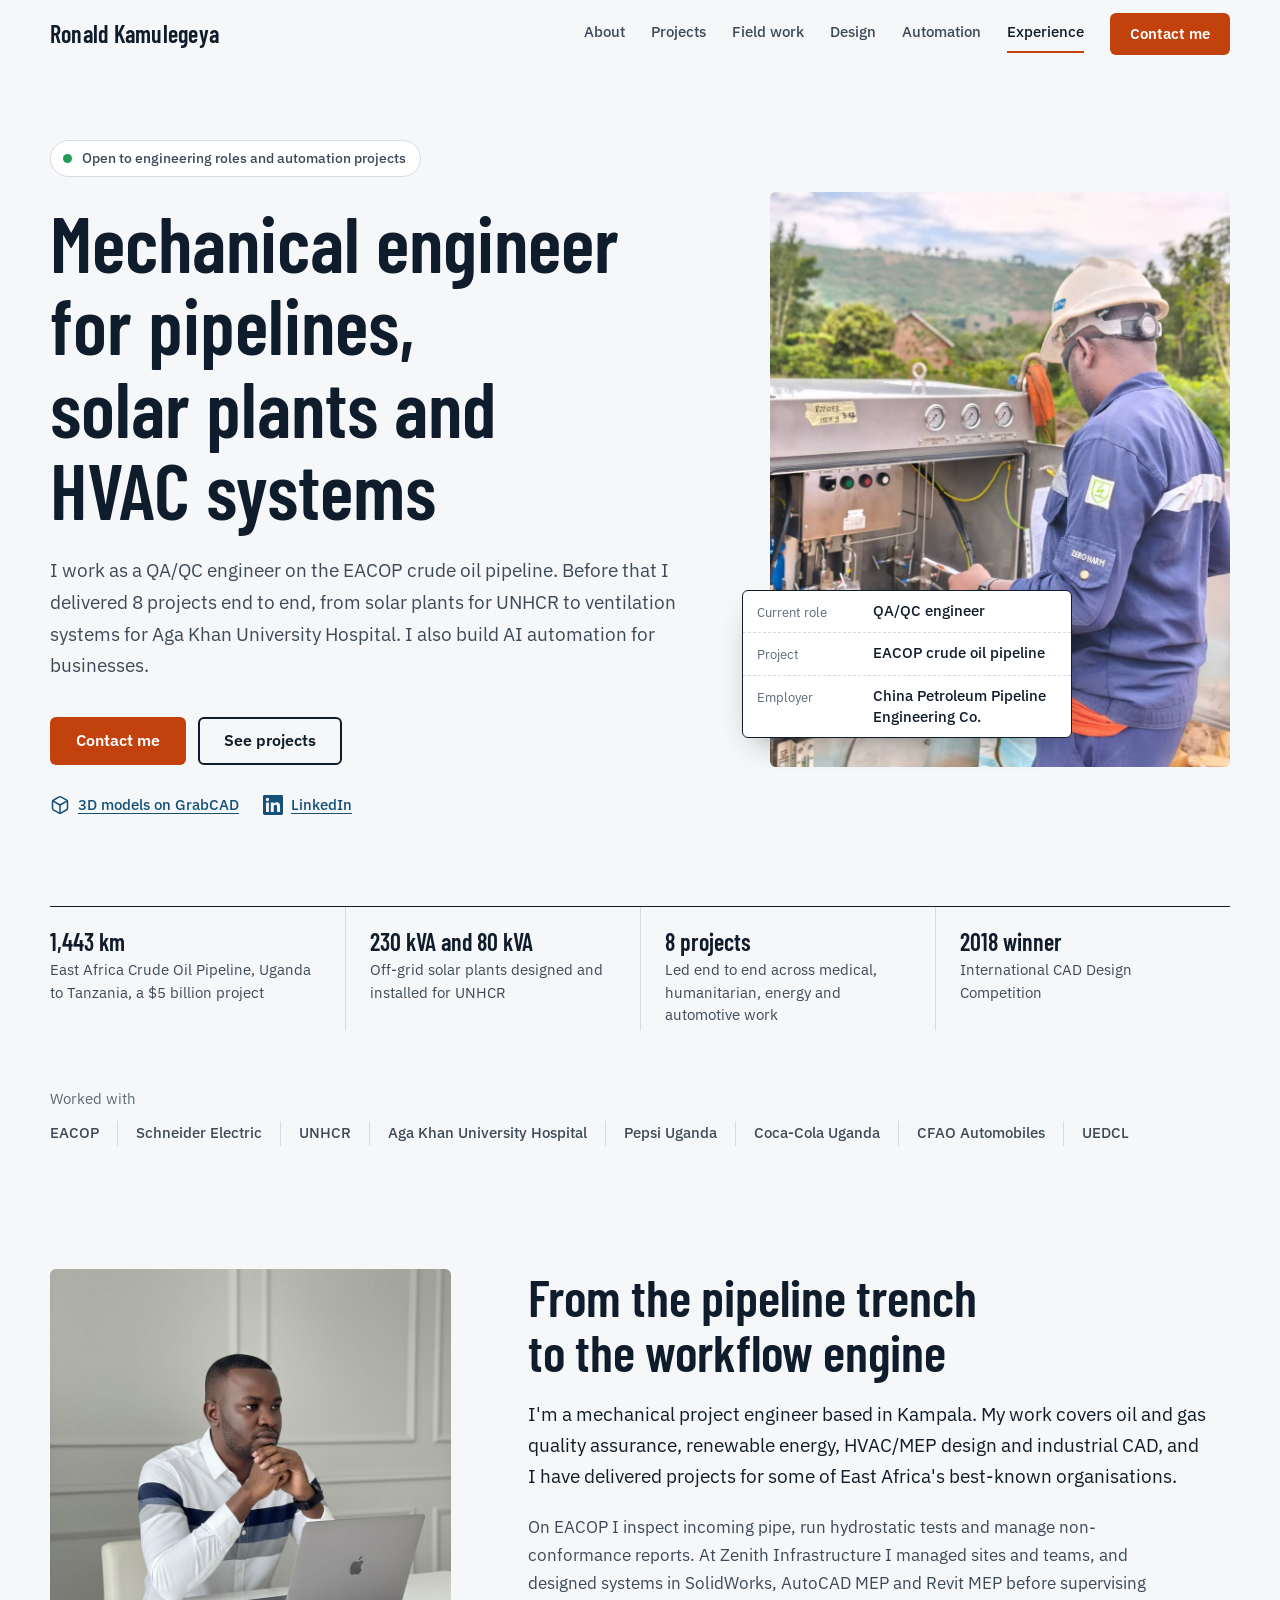
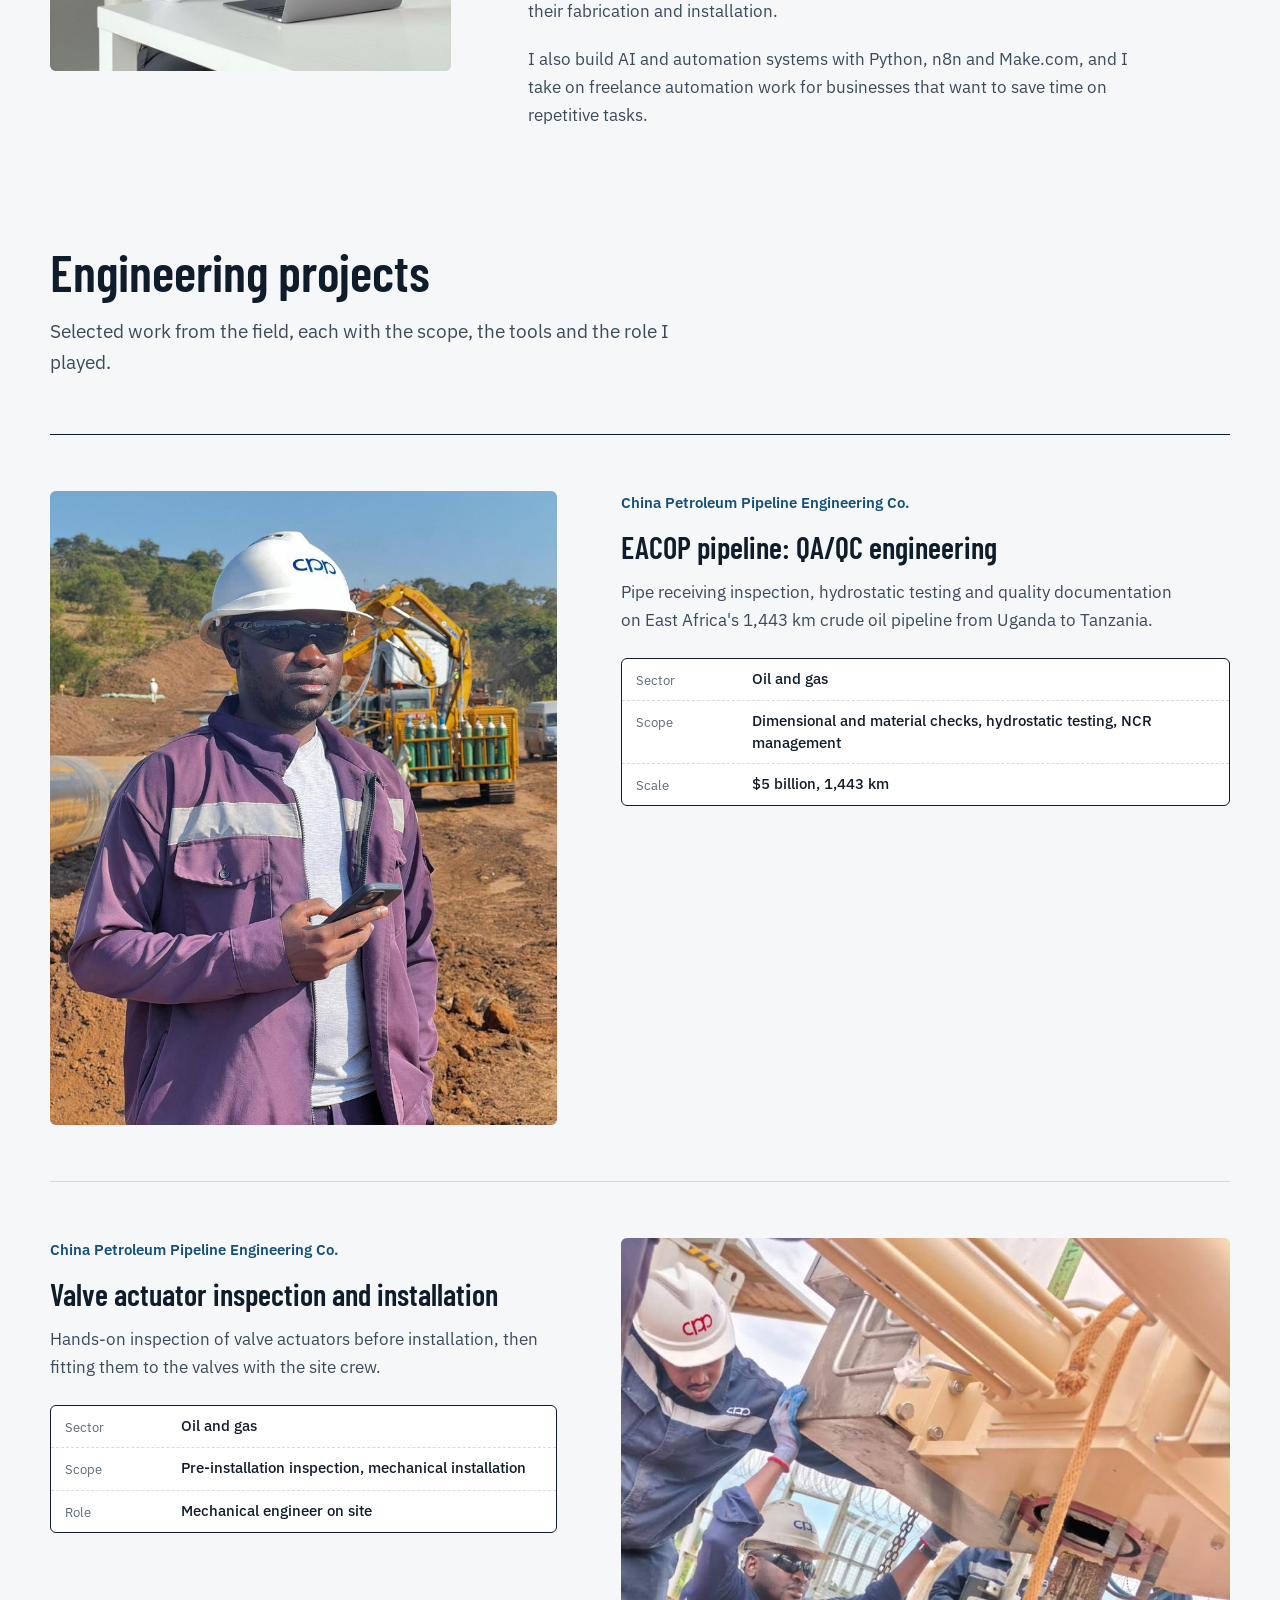
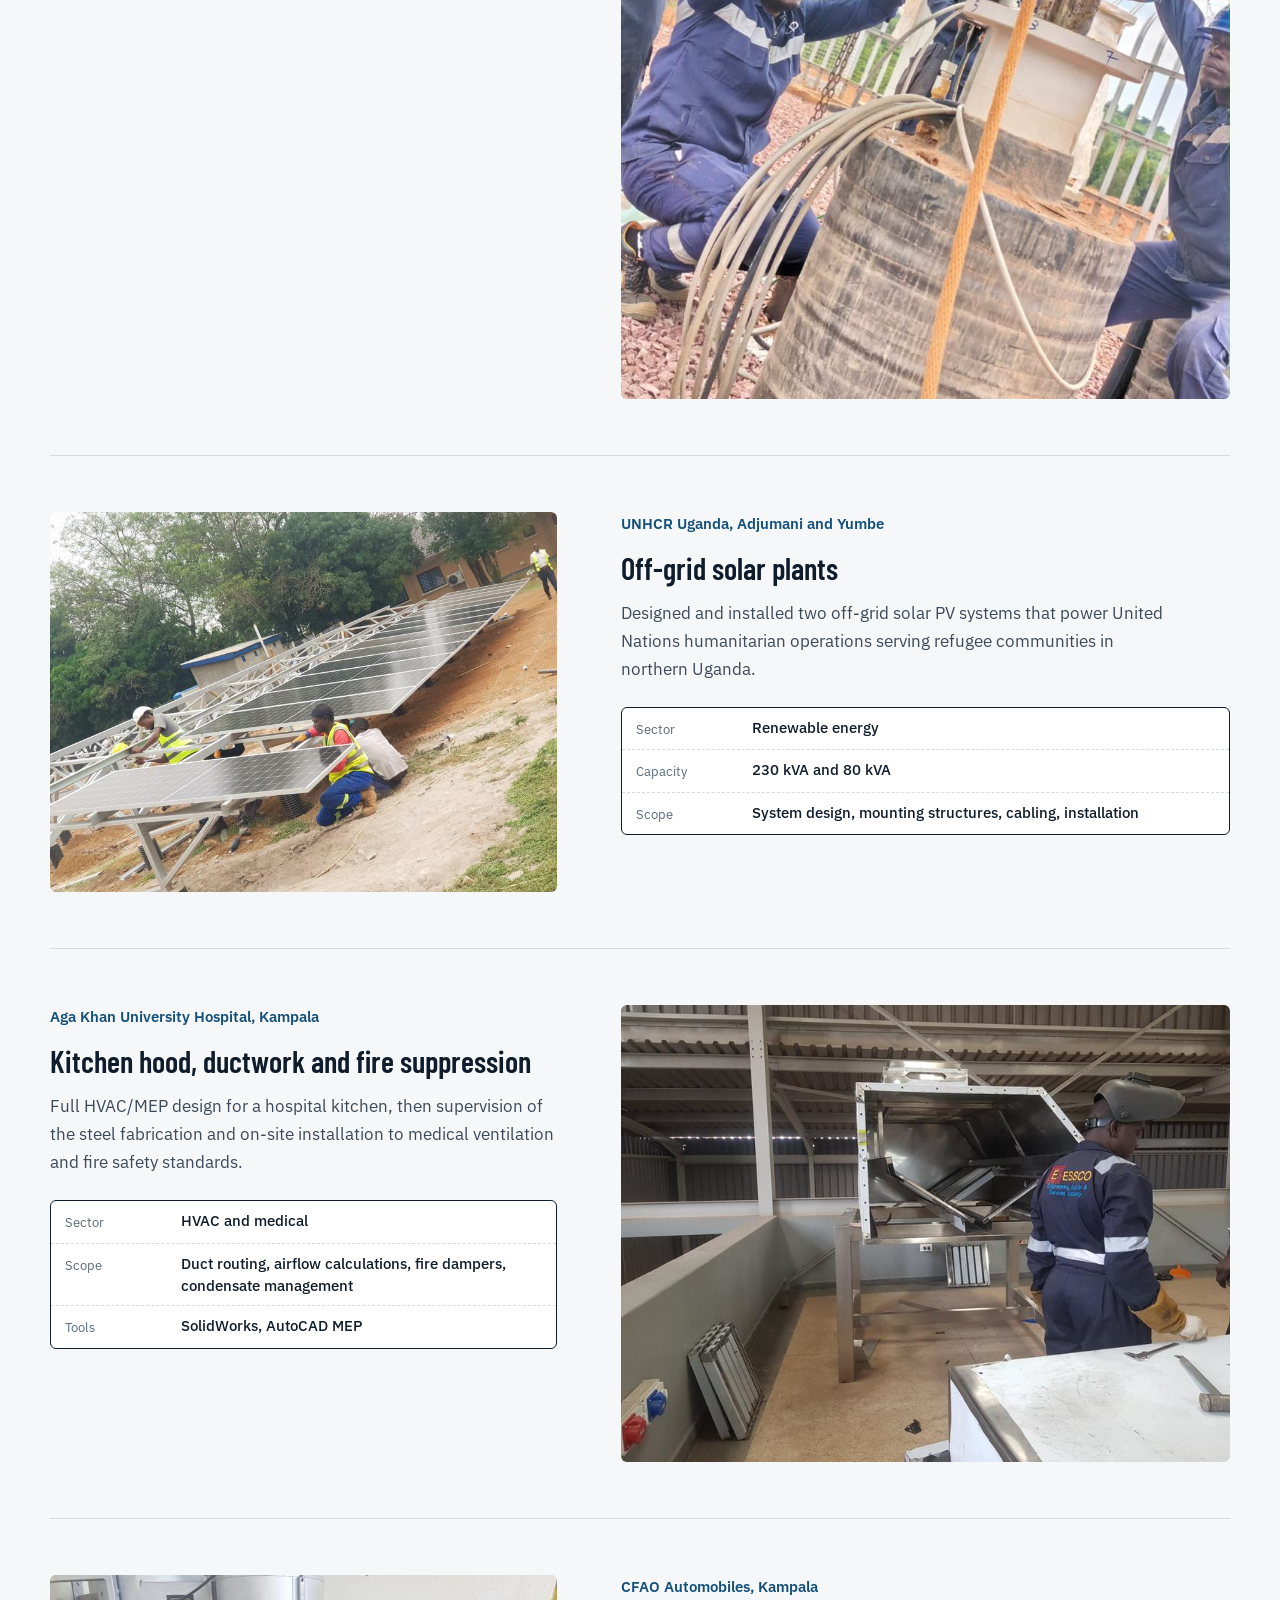
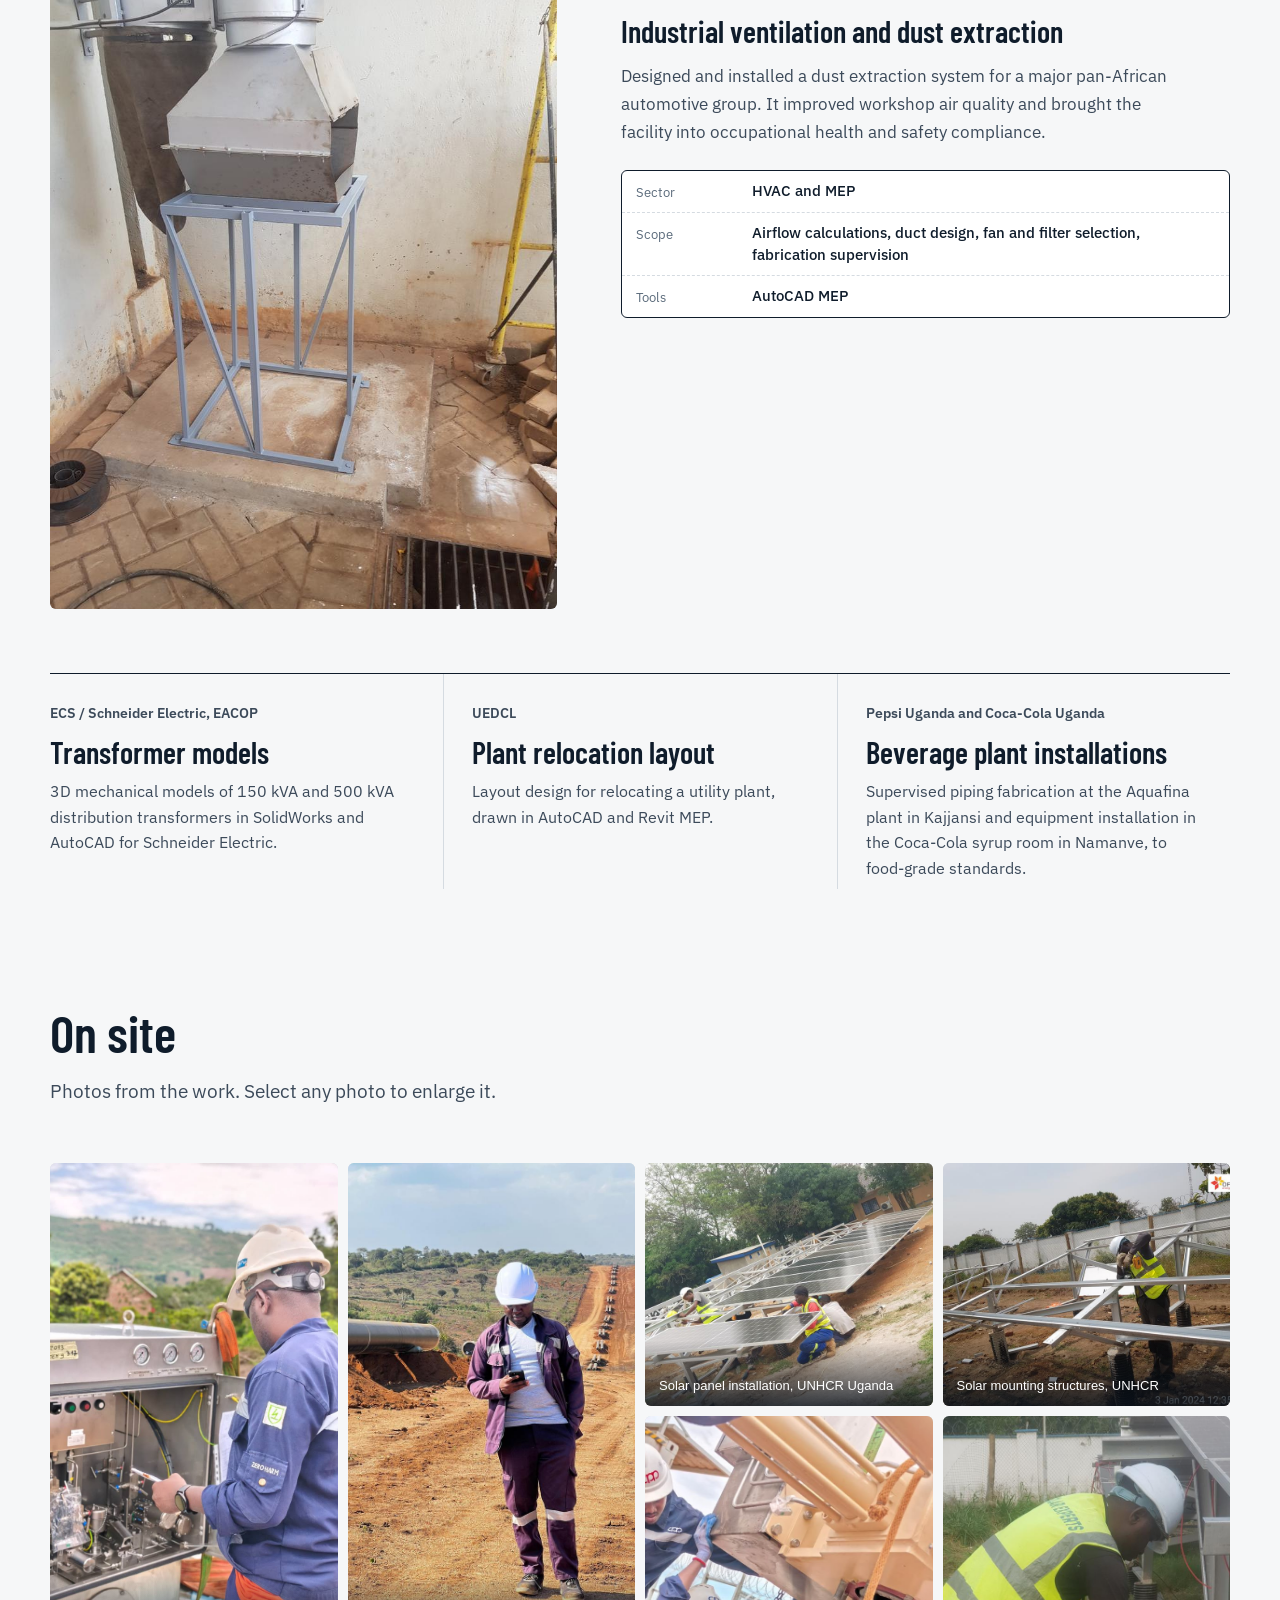
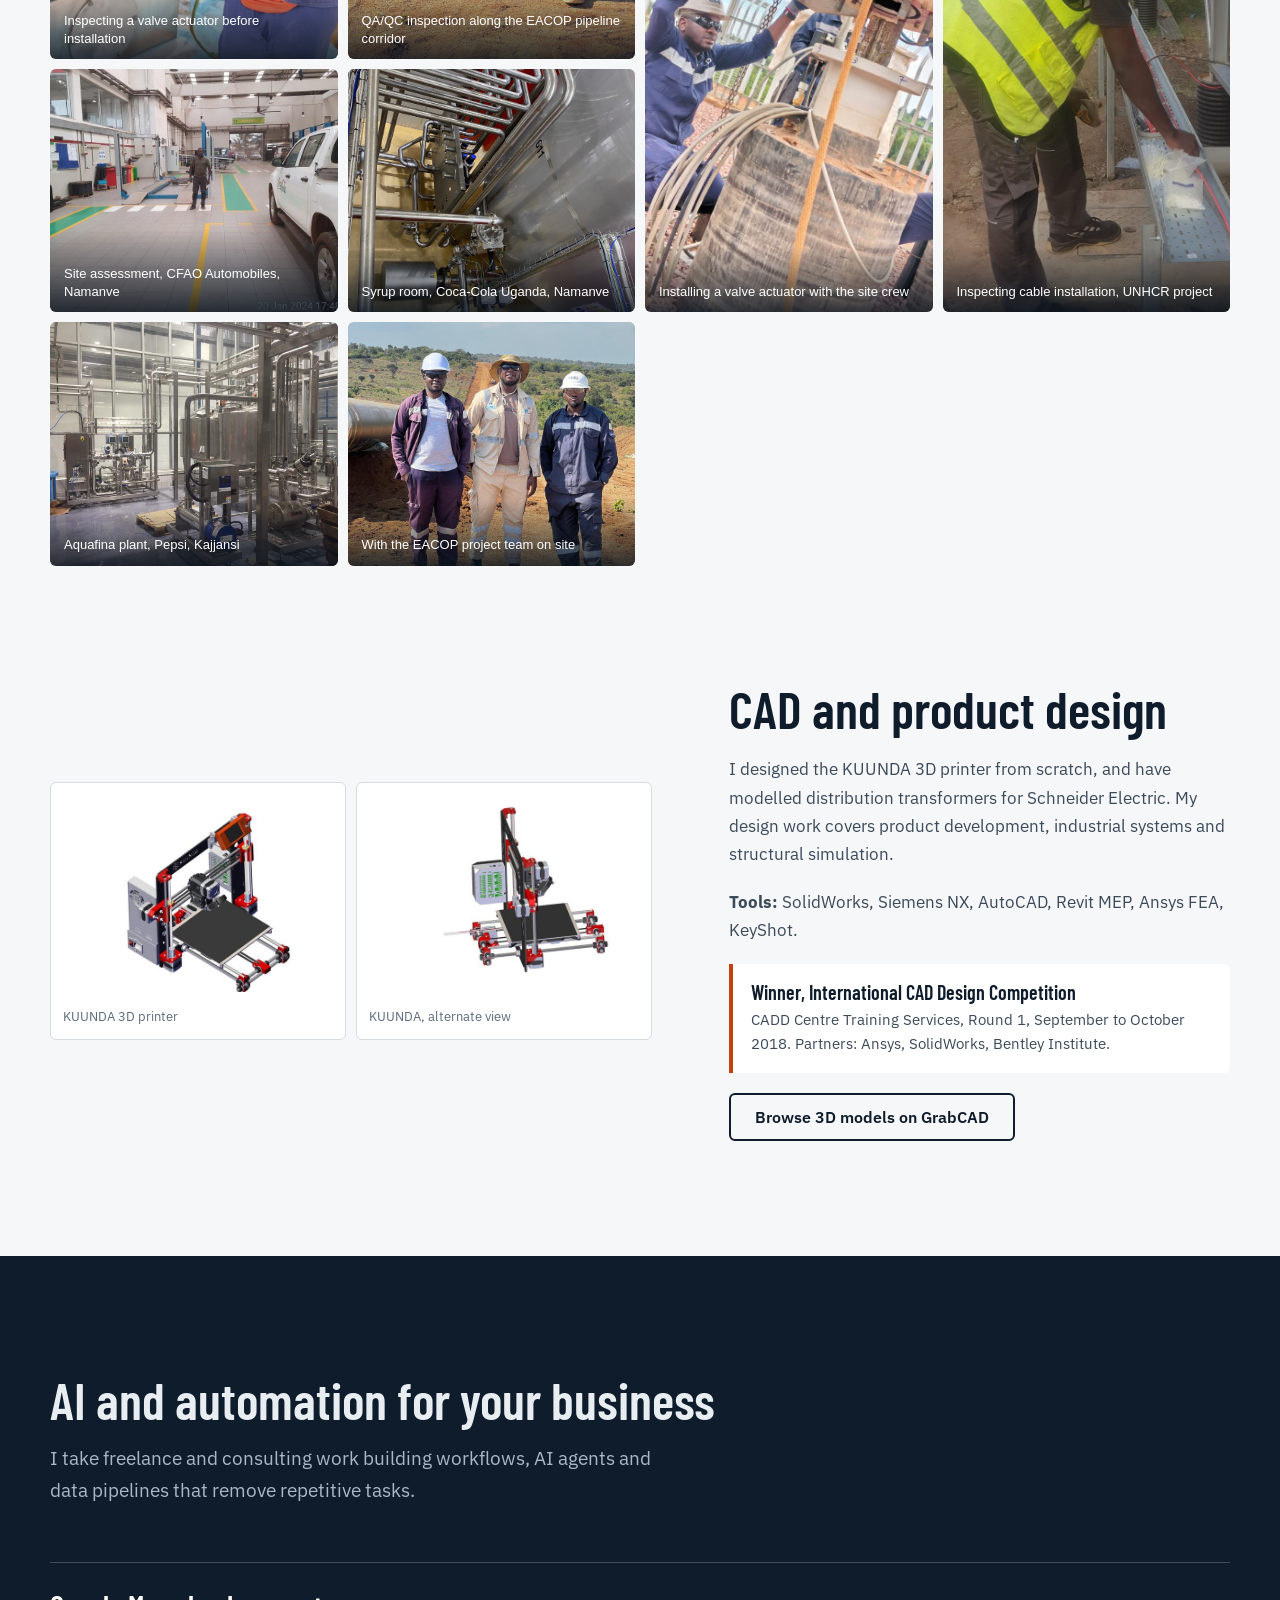
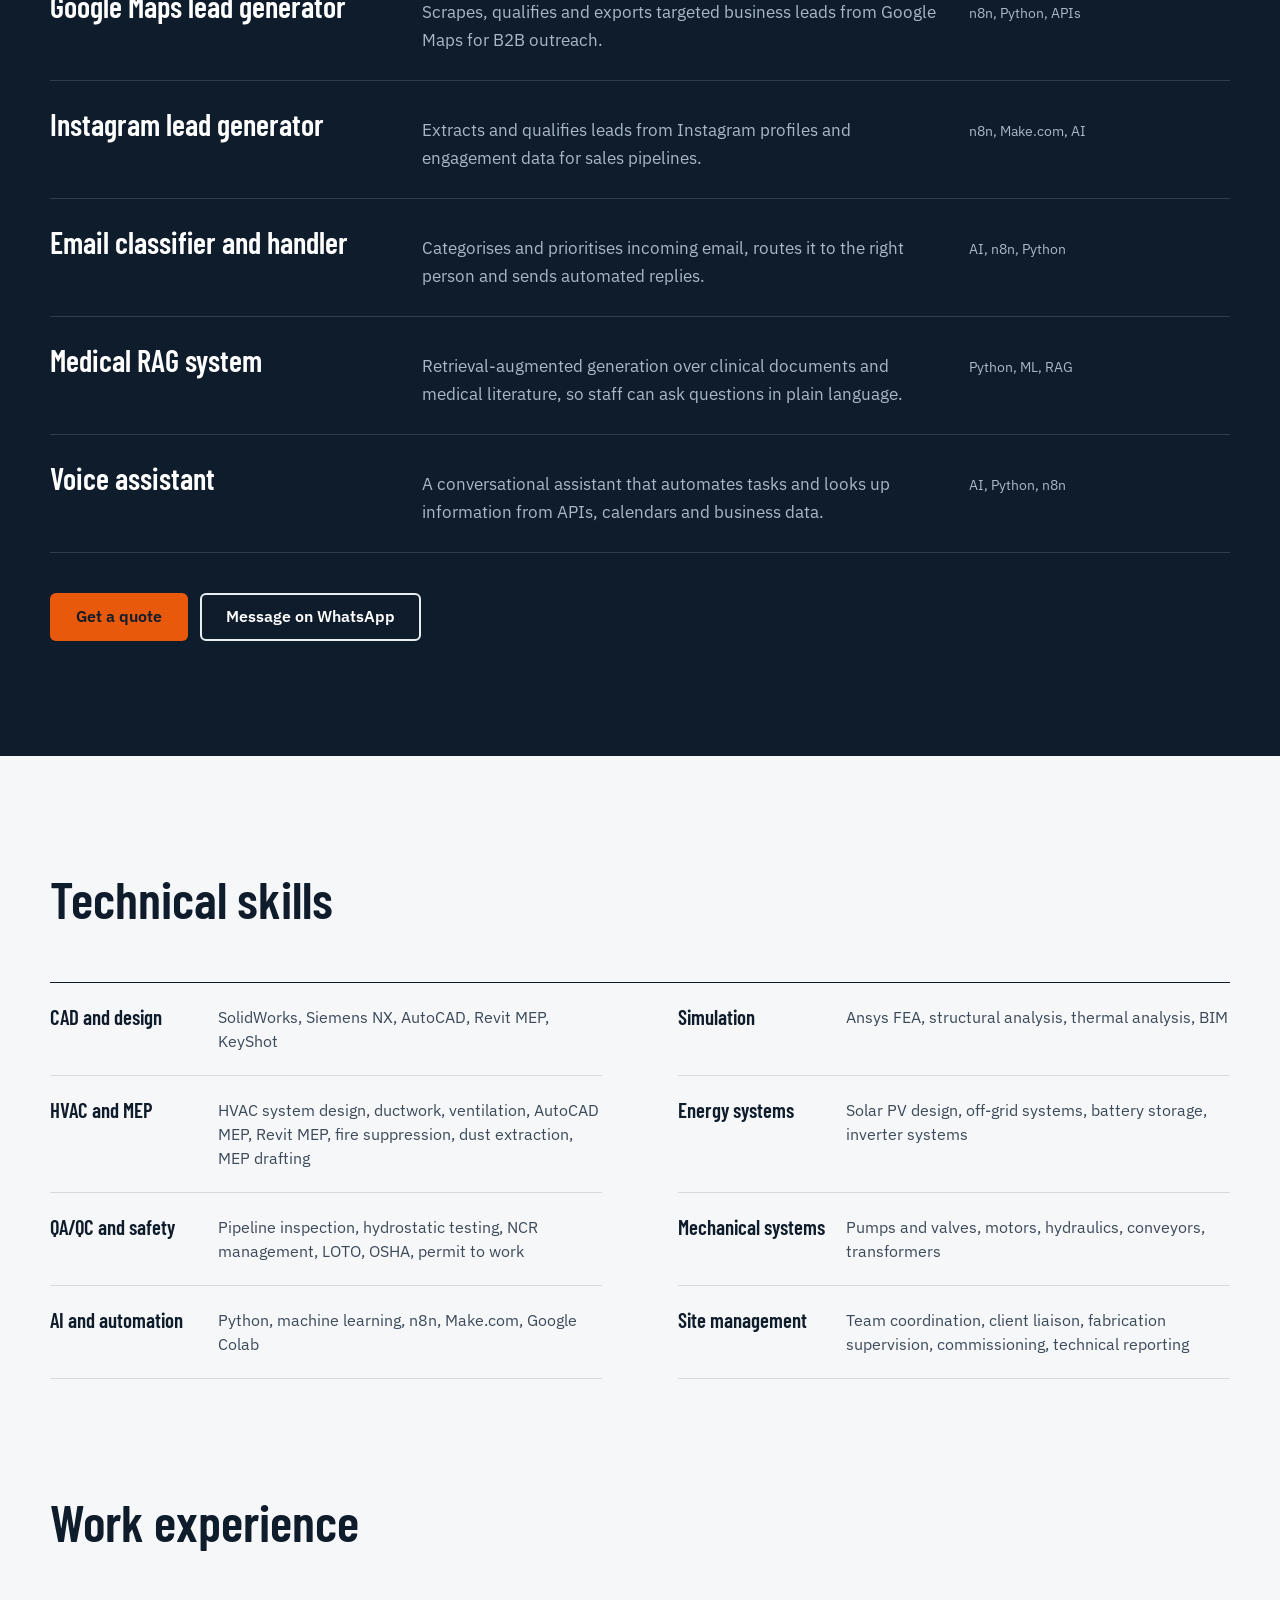
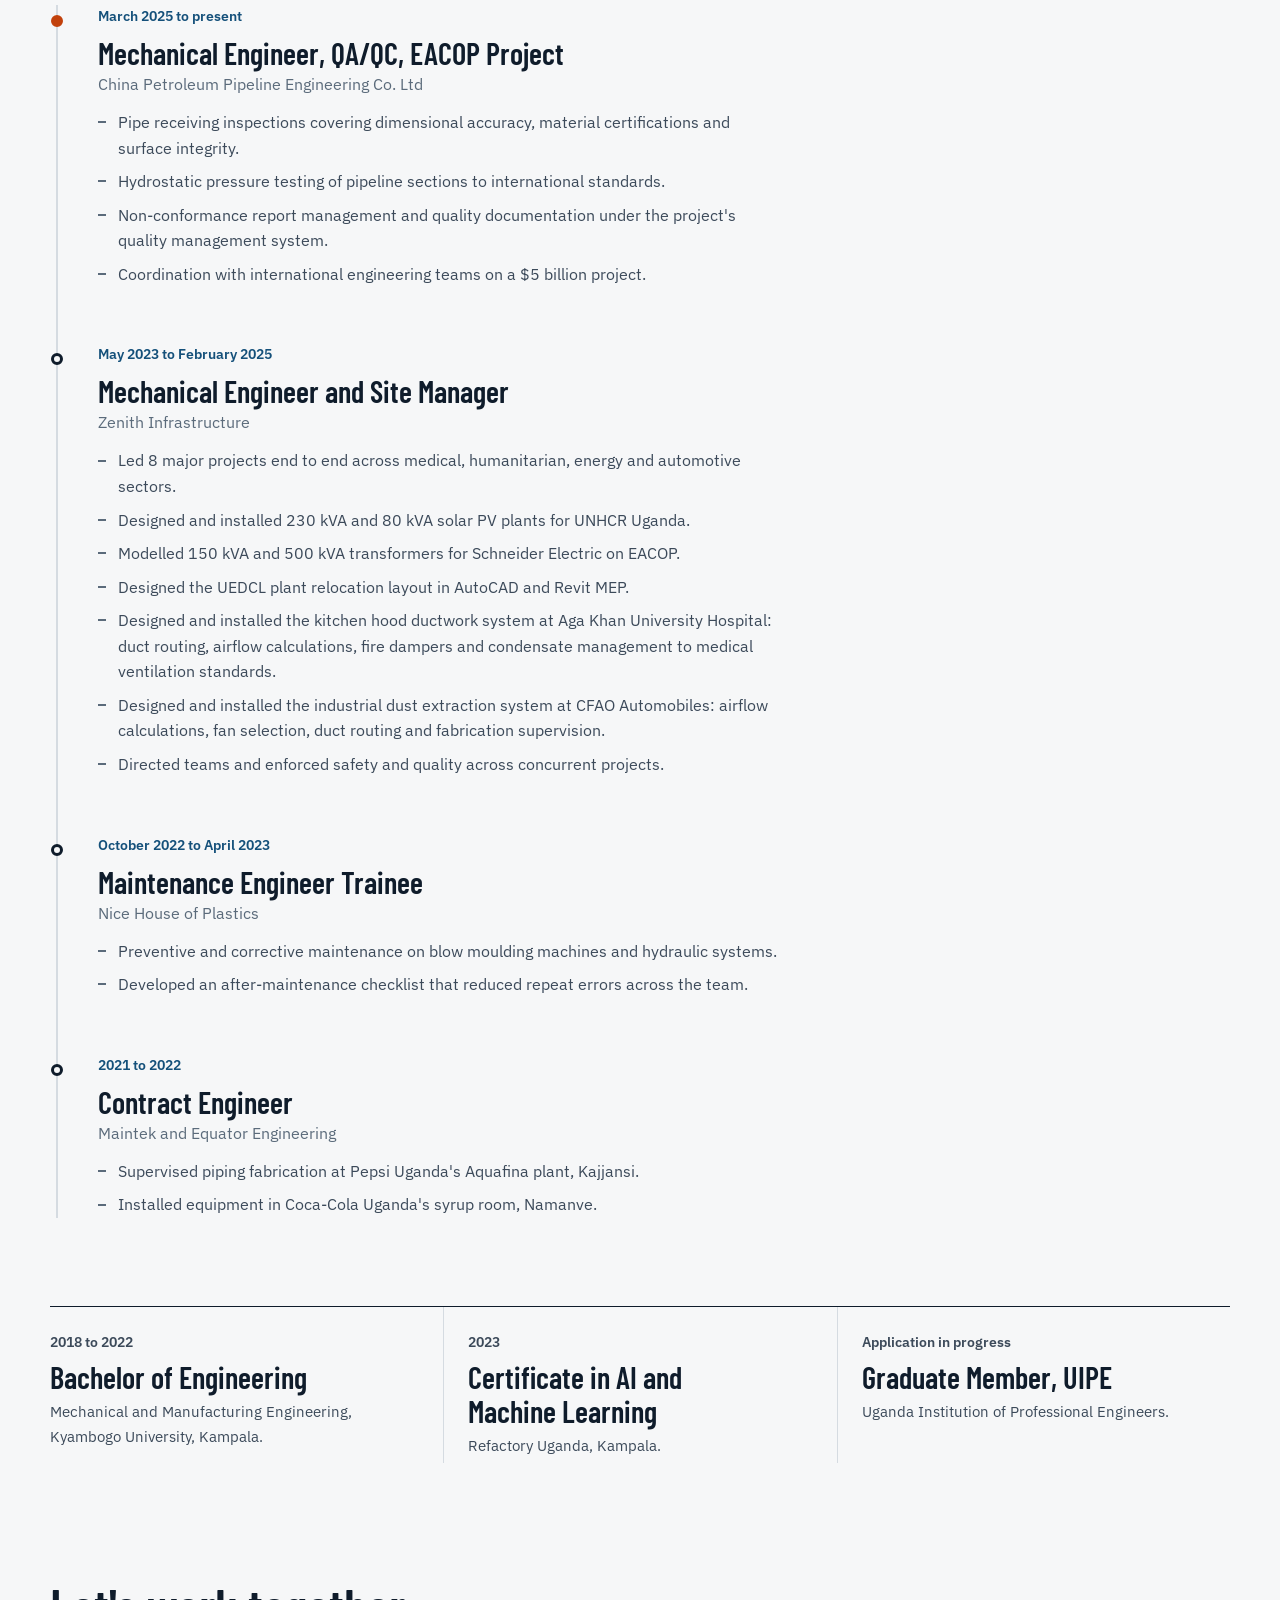
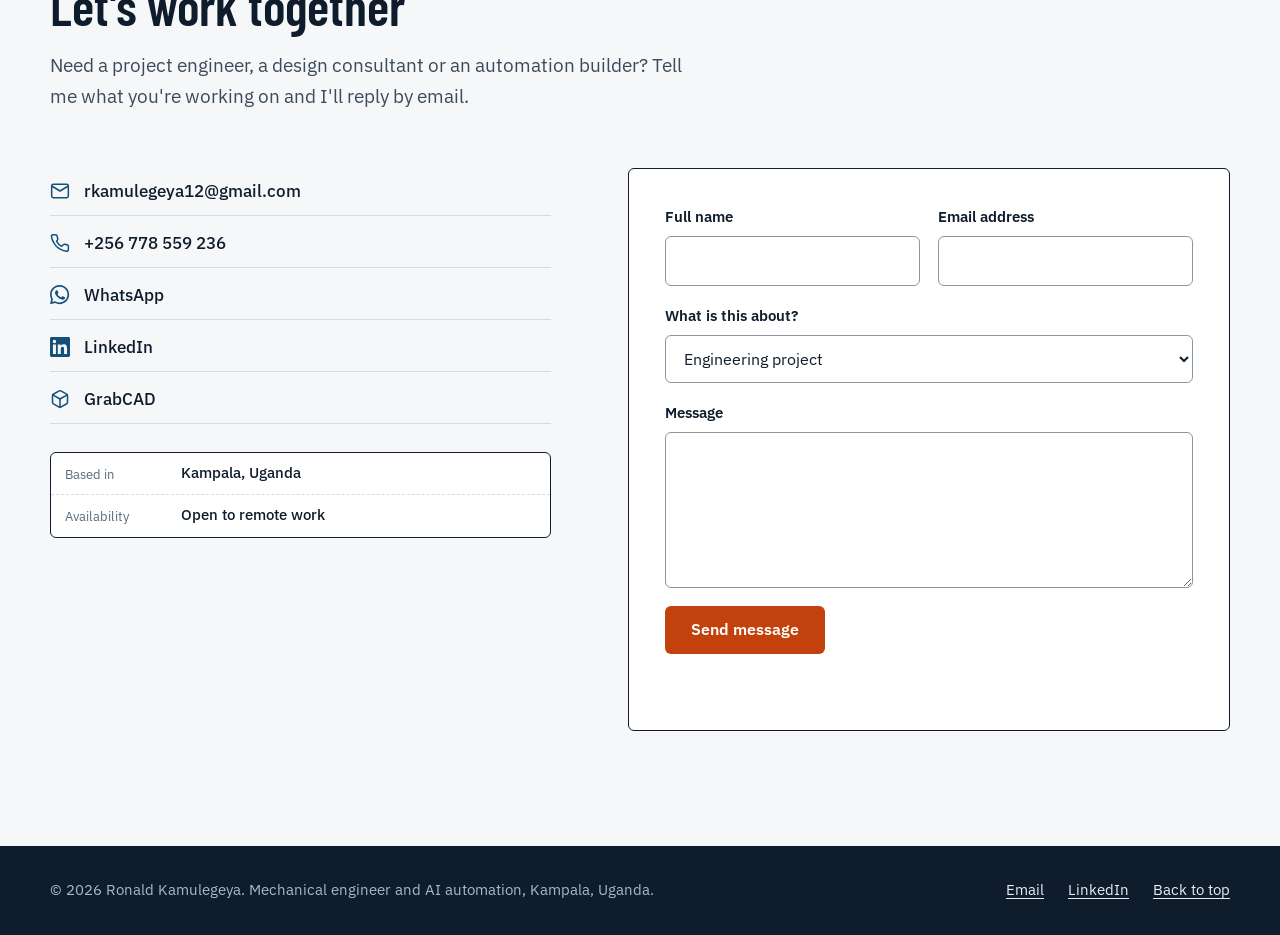
==== commit b969f585: "revamp" ====
--- a/index.html
+++ b/index.html
@@ -2,699 +2,523 @@
 <html lang="en">
 <head>
   <!-- Google tag (gtag.js) -->
-<script async src="https://www.googletagmanager.com/gtag/js?id=G-4NKEEZ5SFS"></script>
-<script>
-  window.dataLayer = window.dataLayer || [];
-  function gtag(){dataLayer.push(arguments);}
-  gtag('js', new Date());
-
-  gtag('config', 'G-4NKEEZ5SFS');
-</script>
+  <script async src="https://www.googletagmanager.com/gtag/js?id=G-4NKEEZ5SFS"></script>
+  <script>
+    window.dataLayer = window.dataLayer || [];
+    function gtag(){dataLayer.push(arguments);}
+    gtag('js', new Date());
+    gtag('config', 'G-4NKEEZ5SFS');
+  </script>
+
   <meta charset="UTF-8" />
-  <meta name="viewport" content="width=device-width, initial-scale=1.0" />
-  <meta name="description" content="Ronald Kamulegeya — Multi-Disciplinary Mechanical Project Engineer & AI Automation Expert based in Kampala, Uganda." />
-  <meta name="keywords" content="Mechanical Engineer Uganda, EACOP, Solar PV, SolidWorks, Ansys, n8n Automation, AI Engineer Kampala" />
-  <title>Ronald Kamulegeya | Mechanical Engineer & AI Automation Expert</title>
+  <meta name="viewport" content="width=device-width, initial-scale=1" />
+  <title>Ronald Kamulegeya | Mechanical Engineer and AI Automation, Kampala, Uganda</title>
+  <meta name="description" content="Mechanical engineer in Kampala, Uganda: EACOP pipeline QA/QC, solar PV, HVAC/MEP design and AI automation. See projects and get in touch." />
+  <meta name="keywords" content="Mechanical Engineer Uganda, EACOP QA/QC, Solar PV design Uganda, HVAC MEP engineer Kampala, SolidWorks, n8n automation, AI automation Uganda" />
+  <meta name="author" content="Ronald Kamulegeya" />
+  <meta name="robots" content="index, follow" />
+  <meta name="theme-color" content="#0f1c2b" />
+
+  <!-- Social sharing previews -->
+  <meta property="og:type" content="website" />
+  <meta property="og:title" content="Ronald Kamulegeya | Mechanical Engineer and AI Automation" />
+  <meta property="og:description" content="EACOP pipeline QA/QC, solar PV, HVAC/MEP design and AI automation. Based in Kampala, Uganda." />
+  <meta name="twitter:card" content="summary" />
+  <!--
+    TODO after you deploy: add these two tags with your real live URL so LinkedIn/WhatsApp/X show a photo preview:
+    <link rel="canonical" href="https://YOUR-SITE.netlify.app/" />
+    <meta property="og:image" content="https://YOUR-SITE.netlify.app/images/valve-actuator-inspection.jpg" />
+  -->
+
+  <link rel="icon" href="data:image/svg+xml,%3Csvg xmlns='http://www.w3.org/2000/svg' viewBox='0 0 64 64'%3E%3Crect width='64' height='64' rx='12' fill='%230f1c2b'/%3E%3Ctext x='32' y='43' font-family='Arial Narrow,Arial,sans-serif' font-size='30' font-weight='700' text-anchor='middle' fill='%23ffffff'%3ERK%3C/text%3E%3Crect x='14' y='49' width='36' height='4' fill='%23e8590c'/%3E%3C/svg%3E" />
+
   <link rel="preconnect" href="https://fonts.googleapis.com" />
   <link rel="preconnect" href="https://fonts.gstatic.com" crossorigin />
-  <link href="https://fonts.googleapis.com/css2?family=Syne:wght@400;600;700;800&family=DM+Sans:ital,opsz,wght@0,9..40,300;0,9..40,400;0,9..40,500;1,9..40,300&display=swap" rel="stylesheet" />
+  <link href="https://fonts.googleapis.com/css2?family=Barlow+Condensed:wght@500;600;700&family=IBM+Plex+Sans:wght@400;500;600&display=swap" rel="stylesheet" />
   <link rel="stylesheet" href="css/style.css" />
   <link rel="stylesheet" href="css/animations.css" />
   <link rel="stylesheet" href="css/responsive.css" />
+
+  <script type="application/ld+json">
+  {
+    "@context": "https://schema.org",
+    "@type": "Person",
+    "name": "Ronald Kamulegeya",
+    "jobTitle": "Mechanical Engineer",
+    "description": "Mechanical engineer working on pipelines, solar PV and HVAC/MEP systems, and building AI automation workflows.",
+    "email": "mailto:rkamulegeya12@gmail.com",
+    "address": { "@type": "PostalAddress", "addressLocality": "Kampala", "addressCountry": "UG" },
+    "worksFor": { "@type": "Organization", "name": "China Petroleum Pipeline Engineering Co. Ltd" },
+    "alumniOf": { "@type": "CollegeOrUniversity", "name": "Kyambogo University" },
+    "knowsAbout": ["Mechanical engineering", "QA/QC", "Pipeline inspection", "Solar PV design", "HVAC", "MEP design", "SolidWorks", "AI automation", "n8n"],
+    "sameAs": [
+      "https://www.linkedin.com/in/ronald-kamulegeya-2928b4168/",
+      "https://grabcad.com/kamulegeya.ronald-1"
+    ]
+  }
+  </script>
 </head>
 <body>
 
-  <!-- ═══ NAVBAR ═══ -->
-  <nav id="navbar">
-    <div class="nav-container">
-      <a href="#" class="nav-logo">RK<span>.</span></a>
-      <button class="hamburger" id="hamburger" aria-label="Toggle menu">
-        <span></span><span></span><span></span>
-      </button>
-      <ul class="nav-links" id="navLinks">
-        <li><a href="#about" class="nav-link">About</a></li>
-        <li><a href="#projects" class="nav-link">Projects</a></li>
-        <li><a href="#design" class="nav-link">Design</a></li>
-        <li><a href="#automation" class="nav-link">Automation</a></li>
-        <li><a href="#experience" class="nav-link">Experience</a></li>
-        <li><a href="#contact" class="nav-link">Contact</a></li>
-      </ul>
-      <a href="#contact" class="btn-hire nav-cta">Hire Me</a>
+  <!-- Icon sprite -->
+  <svg width="0" height="0" style="position:absolute" aria-hidden="true" focusable="false">
+    <symbol id="i-mail" viewBox="0 0 24 24"><path d="M4 4h16c1.1 0 2 .9 2 2v12c0 1.1-.9 2-2 2H4c-1.1 0-2-.9-2-2V6c0-1.1.9-2 2-2z"/><polyline points="22,6 12,12 2,6"/></symbol>
+    <symbol id="i-phone" viewBox="0 0 24 24"><path d="M22 16.92v3a2 2 0 0 1-2.18 2 19.79 19.79 0 0 1-8.63-3.07A19.5 19.5 0 0 1 4.69 12 19.79 19.79 0 0 1 1.61 3.44 2 2 0 0 1 3.58 2h3a2 2 0 0 1 2 1.72c.127.96.361 1.903.7 2.81a2 2 0 0 1-.45 2.11L7.91 9.91a16 16 0 0 0 6.1 6.1l1.97-1.97a2 2 0 0 1 2.11-.45c.907.339 1.85.573 2.81.7A2 2 0 0 1 22 16.92z"/></symbol>
+    <symbol id="i-pin" viewBox="0 0 24 24"><path d="M21 10c0 7-9 13-9 13s-9-6-9-13a9 9 0 0 1 18 0z"/><circle cx="12" cy="10" r="3"/></symbol>
+    <symbol id="i-cube" viewBox="0 0 24 24"><path d="M21 16V8a2 2 0 0 0-1-1.73l-7-4a2 2 0 0 0-2 0l-7 4A2 2 0 0 0 3 8v8a2 2 0 0 0 1 1.73l7 4a2 2 0 0 0 2 0l7-4A2 2 0 0 0 21 16z"/><polyline points="3.27 6.96 12 12.01 20.73 6.96"/><line x1="12" y1="22.08" x2="12" y2="12"/></symbol>
+    <symbol id="i-whatsapp" viewBox="0 0 24 24"><path d="M17.472 14.382c-.297-.149-1.758-.867-2.03-.967-.273-.099-.471-.148-.67.15-.197.297-.767.966-.94 1.164-.173.199-.347.223-.644.075-.297-.15-1.255-.463-2.39-1.475-.883-.788-1.48-1.761-1.653-2.059-.173-.297-.018-.458.13-.606.134-.133.298-.347.446-.52.149-.174.198-.298.298-.497.099-.198.05-.371-.025-.52-.075-.149-.669-1.612-.916-2.207-.242-.579-.487-.5-.669-.51-.173-.008-.371-.01-.57-.01-.198 0-.52.074-.792.372-.272.297-1.04 1.016-1.04 2.479 0 1.462 1.065 2.875 1.213 3.074.149.198 2.096 3.2 5.077 4.487.709.306 1.262.489 1.694.625.712.227 1.36.195 1.871.118.571-.085 1.758-.719 2.006-1.413.248-.694.248-1.289.173-1.413-.074-.124-.272-.198-.57-.347z"/><path d="M11.5 0C5.149 0 0 5.149 0 11.5c0 2.018.522 3.912 1.435 5.557L.002 23l6.119-1.397A11.451 11.451 0 0 0 11.5 23C17.851 23 23 17.851 23 11.5S17.851 0 11.5 0zm0 21.044a9.522 9.522 0 0 1-4.86-1.326l-.349-.207-3.624.827.853-3.524-.228-.362A9.495 9.495 0 0 1 2 11.5C2 6.262 6.262 2 11.5 2S21 6.262 21 11.5 16.738 21.044 11.5 21.044z"/></symbol>
+    <symbol id="i-linkedin" viewBox="0 0 24 24"><path d="M20.447 20.452h-3.554v-5.569c0-1.328-.027-3.037-1.852-3.037-1.853 0-2.136 1.445-2.136 2.939v5.667H9.351V9h3.414v1.561h.046c.477-.9 1.637-1.85 3.37-1.85 3.601 0 4.267 2.37 4.267 5.455v6.286zM5.337 7.433a2.062 2.062 0 0 1-2.063-2.065 2.064 2.064 0 1 1 2.063 2.065zm1.782 13.019H3.555V9h3.564v11.452zM22.225 0H1.771C.792 0 0 .774 0 1.729v20.542C0 23.227.792 24 1.771 24h20.451C23.2 24 24 23.227 24 22.271V1.729C24 .774 23.2 0 22.222 0h.003z"/></symbol>
+  </svg>
+
+  <a class="skip-link" href="#main">Skip to content</a>
+
+  <header class="site-header">
+    <div class="wrap nav">
+      <a href="#top" class="brand">Ronald Kamulegeya</a>
+      <button class="nav-toggle" id="navToggle" type="button" aria-expanded="false" aria-controls="navLinks" aria-label="Open menu"><span class="bars"></span></button>
+      <nav class="nav-links" id="navLinks" aria-label="Main">
+        <a href="#about">About</a>
+        <a href="#projects">Projects</a>
+        <a href="#field">Field work</a>
+        <a href="#design">Design</a>
+        <a href="#automation">Automation</a>
+        <a href="#experience">Experience</a>
+        <a href="#contact" class="btn btn-primary">Contact me</a>
+      </nav>
     </div>
-  </nav>
-
-  <!-- ═══ HERO ═══ -->
-  <section class="hero" id="home">
-    <div class="hero-container">
-      <div class="hero-content">
-        <div class="hero-tag">
-          <span class="pulse-dot"></span>
-          Available for Engineering &amp; Automation Roles
-        </div>
-        <h1 class="hero-name">Ronald<span class="accent"> Kamulegeya</span></h1>
-        <p class="hero-title">Mechanical Project Engineer &amp; AI Automation Expert</p>
-        <p class="hero-sub">
-          Delivering world-class engineering projects across oil &amp; gas, renewable energy,
-          HVAC/MEP systems, and industrial design — while building cutting-edge AI automation
-          systems that transform how businesses operate across Africa and beyond.
-        </p>
-        <div class="hero-badges">
-          <span class="hbadge">EACOP QA/QC</span>
-          <span class="hbadge">Solar PV Design</span>
-          <span class="hbadge">HVAC / MEP</span>
-          <span class="hbadge">SolidWorks</span>
-          <span class="hbadge">Ansys FEA</span>
-          <span class="hbadge">n8n Automation</span>
-          <span class="hbadge">AI &amp; ML</span>
-        </div>
-        <div class="hero-btns">
-          <a href="#contact" class="btn-primary">
-            <svg width="16" height="16" viewBox="0 0 24 24" fill="none" stroke="currentColor" stroke-width="2"><path d="M4 4h16c1.1 0 2 .9 2 2v12c0 1.1-.9 2-2 2H4c-1.1 0-2-.9-2-2V6c0-1.1.9-2 2-2z"/><polyline points="22,6 12,12 2,6"/></svg>
-            Get In Touch
-          </a>
-          <a href="#projects" class="btn-secondary">
-            <svg width="16" height="16" viewBox="0 0 24 24" fill="none" stroke="currentColor" stroke-width="2"><circle cx="12" cy="12" r="10"/><polyline points="12 8 16 12 12 16"/><line x1="8" y1="12" x2="16" y2="12"/></svg>
-            View Work
-          </a>
-          <a href="https://grabcad.com/kamulegeya.ronald-1" class="btn-secondary">
-            <svg width="16" height="16" viewBox="0 0 24 24" fill="none" stroke="currentColor" stroke-width="2"><circle cx="12" cy="12" r="10"/><polyline points="12 8 16 12 12 16"/><line x1="8" y1="12" x2="16" y2="12"/></svg>
-            3D Models
-          </a>
-        </div>
-      </div>
-      <div class="hero-visual">
-        <div class="hero-img-frame">
-          <img src="images/hero.jpg" alt="Ronald Kamulegeya — Mechanical Engineer" class="hero-img" />
-          <div class="hero-card-stat">
-            <span class="stat-big">8<span class="stat-accent">+</span></span>
-            <span class="stat-small">Major Projects</span>
-          </div>
-          <div class="hero-card-award">
-            <span class="award-icon">🏆</span>
-            <p>CAD Competition<br/><strong>Winner 2018</strong></p>
-          </div>
-        </div>
-      </div>
-    </div>
-    <div class="hero-scroll-hint">
-      <span>Scroll to explore</span>
-      <div class="scroll-line"></div>
-    </div>
-  </section>
-
-  <!-- ═══ STATS ═══ -->
-  <section class="stats-strip">
-    <div class="stats-container">
-      <div class="stat-item">
-        <div class="stat-num" data-count="3">0<span>+</span></div>
-        <div class="stat-label">Years of Engineering Experience</div>
-      </div>
-      <div class="stat-item">
-        <div class="stat-num" data-count="8">0<span>+</span></div>
-        <div class="stat-label">Major Projects Delivered</div>
-      </div>
-      <div class="stat-item">
-        <div class="stat-num" data-count="12">0<span>+</span></div>
-        <div class="stat-label">World-Class Clients</div>
-      </div>
-      <div class="stat-item">
-        <div class="stat-num">5<span>B</span></div>
-        <div class="stat-label">Dollar Value of Projects Contributed To</div>
-      </div>
-    </div>
-  </section>
-
-  <!-- ═══ ABOUT ═══ -->
-  <section class="about" id="about">
-    <div class="container">
-      <div class="about-grid">
-        <div class="about-text reveal">
-          <span class="section-tag">About Me</span>
-          <h2 class="section-title">Engineer. Designer.<br/>Innovator. Automator.</h2>
-          <p>I am a Mechanical Project Engineer who has delivered engineering solutions for some of East Africa's most iconic projects — from the <strong>$5 billion EACOP crude oil pipeline</strong> to solar energy systems for <strong>UNHCR's refugee operations</strong> in northern Uganda.</p>
-          <p>My expertise spans mechanical design, <strong>HVAC/MEP engineering</strong> (ductwork design, ventilation systems, fire suppression, AutoCAD MEP, Revit MEP), renewable energy systems, QA/QC inspection, and advanced CAD in SolidWorks, Siemens NX, and Ansys FEA.</p>
-          <p>What further sets me apart is modern AI &amp; automation capabilities using Python, n8n, and Make.com — making me an <strong>Industry 4.0 engineer</strong> built for the future of African infrastructure. I am also available for <strong>AI automation consulting gigs</strong> — helping businesses build intelligent workflows, lead generation systems, and voice assistants.</p>
-          <div class="about-ctas">
-            <a href="#contact" class="btn-primary btn-sm">Let's Collaborate</a>
-            <a href="#automation" class="btn-outline btn-sm">Automation Services</a>
-          </div>
-        </div>
-        <div class="about-imgs reveal">
-          <div class="about-img-grid">
-            <img src="images/eacop2.jpg" alt="Ronald at EACOP pipeline" class="aimg aimg-1" />
-            <img src="images/solar_structure.jpg" alt="UNHCR solar installation" class="aimg aimg-2" />
-            <img src="images/kitchen_fab.jpg" alt="Kitchen hood fabrication" class="aimg aimg-3" />
-            <img src="images/cfao1.jpg" alt="CFAO site visit" class="aimg aimg-4" />
-          </div>
-        </div>
-      </div>
-    </div>
-  </section>
-
-  <!-- ═══ PROJECTS ═══ -->
-  <section class="projects" id="projects">
-    <div class="container">
-      <span class="section-tag reveal">Portfolio</span>
-      <h2 class="section-title reveal">Engineering Projects</h2>
-      <div class="projects-grid">
-
-        <div class="project-card reveal">
-          <div class="pcard-img-wrap">
-            <img src="images/eacop1.jpg" alt="EACOP Pipeline" class="pcard-img" loading="lazy" />
-            <span class="pcard-sector">Oil &amp; Gas</span>
-          </div>
-          <div class="pcard-body">
-            <h3 class="pcard-title">EACOP Pipeline — QA/QC Engineering</h3>
-            <p class="pcard-client">China Petroleum Pipeline Engineering Co.</p>
-            <p class="pcard-desc">Pipe receiving inspection, hydrostatic testing &amp; quality documentation on East Africa's $5 billion, 1,443km crude oil pipeline from Uganda to Tanzania.</p>
-            <div class="pcard-tags">
-              <span>QA/QC</span><span>Hydrostatic Testing</span><span>Pipeline Inspection</span>
+  </header>
+
+  <main id="main">
+
+    <!-- ================= HERO ================= -->
+    <section class="hero" id="top">
+      <div class="wrap">
+        <div class="hero-grid">
+          <div class="hero-copy">
+            <p class="availability"><span class="dot" aria-hidden="true"></span>Open to engineering roles and automation projects</p>
+            <h1>Mechanical engineer for pipelines, solar plants and HVAC systems</h1>
+            <p class="lead">I work as a QA/QC engineer on the EACOP crude oil pipeline. Before that I delivered 8 projects end to end, from solar plants for UNHCR to ventilation systems for Aga Khan University Hospital. I also build AI automation for businesses.</p>
+            <div class="actions">
+              <a href="#contact" class="btn btn-primary">Contact me</a>
+              <a href="#projects" class="btn btn-ghost">See projects</a>
             </div>
-          </div>
-        </div>
-
-        <div class="project-card reveal">
-          <div class="pcard-img-wrap">
-            <img src="images/solar1.jpg" alt="UNHCR Solar Plant" class="pcard-img" loading="lazy" />
-            <span class="pcard-sector">Renewable Energy</span>
-          </div>
-          <div class="pcard-body">
-            <h3 class="pcard-title">Solar Plants — 230kVA &amp; 80kVA</h3>
-            <p class="pcard-client">UNHCR Uganda — Adjumani &amp; Yumbe</p>
-            <p class="pcard-desc">Designed and installed two off-grid solar PV systems delivering reliable clean energy to United Nations humanitarian operations serving refugee communities in northern Uganda.</p>
-            <div class="pcard-tags">
-              <span>Solar PV</span><span>Off-Grid</span><span>UNHCR</span>
+            <div class="hero-links">
+              <a href="https://grabcad.com/kamulegeya.ronald-1" target="_blank" rel="noopener"><svg class="icon icon-stroke" aria-hidden="true"><use href="#i-cube"/></svg>3D models on GrabCAD</a>
+              <a href="https://www.linkedin.com/in/ronald-kamulegeya-2928b4168/" target="_blank" rel="noopener"><svg class="icon" aria-hidden="true"><use href="#i-linkedin"/></svg>LinkedIn</a>
             </div>
           </div>
-        </div>
-
-        <div class="project-card reveal">
-          <div class="pcard-img-wrap">
-            <img src="images/kitchen_fab.jpg" alt="Kitchen Hood Fabrication" class="pcard-img" loading="lazy" />
-            <span class="pcard-sector">HVAC / Medical</span>
-          </div>
-          <div class="pcard-body">
-            <h3 class="pcard-title">Kitchen Hood, Ductwork &amp; Fire Suppression</h3>
-            <p class="pcard-client">Aga Khan University Hospital, Kampala</p>
-            <p class="pcard-desc">Full HVAC/MEP design using SolidWorks and AutoCAD MEP — including ductwork routing, airflow calculations, fire damper specification, and condensate management. Supervised steel fabrication and on-site installation to medical facility ventilation and fire safety standards.</p>
-            <div class="pcard-tags">
-              <span>HVAC Design</span><span>MEP Drafting</span><span>Ductwork</span><span>Fire Suppression</span>
+
+          <figure class="hero-media">
+            <img src="images/valve-actuator-inspection.jpg" width="960" height="1280" fetchpriority="high"
+                 alt="Engineer in a hard hat inspecting the open control cabinet of a valve actuator at a pipeline site" />
+            <figcaption>
+              <dl class="plate plate-hero">
+                <div><dt>Current role</dt><dd>QA/QC engineer</dd></div>
+                <div><dt>Project</dt><dd>EACOP crude oil pipeline</dd></div>
+                <div><dt>Employer</dt><dd>China Petroleum Pipeline Engineering Co.</dd></div>
+              </dl>
+            </figcaption>
+          </figure>
+        </div>
+
+        <ul class="facts">
+          <li><strong>1,443 km</strong>East Africa Crude Oil Pipeline, Uganda to Tanzania, a $5 billion project</li>
+          <li><strong>230 kVA and 80 kVA</strong>Off-grid solar plants designed and installed for UNHCR</li>
+          <li><strong>8 projects</strong>Led end to end across medical, humanitarian, energy and automotive work</li>
+          <li><strong>2018 winner</strong>International CAD Design Competition</li>
+        </ul>
+
+        <div class="clients">
+          <span>Worked with</span>
+          <ul>
+            <li>EACOP</li>
+            <li>Schneider Electric</li>
+            <li>UNHCR</li>
+            <li>Aga Khan University Hospital</li>
+            <li>Pepsi Uganda</li>
+            <li>Coca-Cola Uganda</li>
+            <li>CFAO Automobiles</li>
+            <li>UEDCL</li>
+          </ul>
+        </div>
+      </div>
+    </section>
+
+    <!-- ================= ABOUT ================= -->
+    <section class="section" id="about">
+      <div class="wrap about">
+        <figure>
+          <img src="images/hero.jpg" loading="lazy" alt="Ronald Kamulegeya working at his laptop" />
+        </figure>
+        <div class="about-text">
+          <h2>From the pipeline trench to the workflow engine</h2>
+          <p>I'm a mechanical project engineer based in Kampala. My work covers oil and gas quality assurance, renewable energy, HVAC/MEP design and industrial CAD, and I have delivered projects for some of East Africa's best-known organisations.</p>
+          <p>On EACOP I inspect incoming pipe, run hydrostatic tests and manage non-conformance reports. At Zenith Infrastructure I managed sites and teams, and designed systems in SolidWorks, AutoCAD MEP and Revit MEP before supervising their fabrication and installation.</p>
+          <p>I also build AI and automation systems with Python, n8n and Make.com, and I take on freelance automation work for businesses that want to save time on repetitive tasks.</p>
+        </div>
+      </div>
+    </section>
+
+    <!-- ================= PROJECTS ================= -->
+    <section class="section" id="projects" style="padding-top:0">
+      <div class="wrap">
+        <div class="section-head">
+          <h2>Engineering projects</h2>
+          <p class="lead">Selected work from the field, each with the scope, the tools and the role I played.</p>
+        </div>
+
+        <article class="project">
+          <div class="project-media is-portrait">
+            <img src="images/eacop1.jpg" loading="lazy" alt="Ronald on site along the EACOP pipeline corridor" />
+          </div>
+          <div class="project-body">
+            <p class="project-client">China Petroleum Pipeline Engineering Co.</p>
+            <h3>EACOP pipeline: QA/QC engineering</h3>
+            <p>Pipe receiving inspection, hydrostatic testing and quality documentation on East Africa's 1,443 km crude oil pipeline from Uganda to Tanzania.</p>
+            <dl class="plate">
+              <div><dt>Sector</dt><dd>Oil and gas</dd></div>
+              <div><dt>Scope</dt><dd>Dimensional and material checks, hydrostatic testing, NCR management</dd></div>
+              <div><dt>Scale</dt><dd>$5 billion, 1,443 km</dd></div>
+            </dl>
+          </div>
+        </article>
+
+        <article class="project">
+          <div class="project-media is-portrait">
+            <img src="images/valve-actuator-install.jpg" width="810" height="1080" loading="lazy" alt="Crew in blue coveralls lifting and fitting a valve actuator onto a valve on site" />
+          </div>
+          <div class="project-body">
+            <p class="project-client">China Petroleum Pipeline Engineering Co.</p>
+            <h3>Valve actuator inspection and installation</h3>
+            <p>Hands-on inspection of valve actuators before installation, then fitting them to the valves with the site crew.</p>
+            <dl class="plate">
+              <div><dt>Sector</dt><dd>Oil and gas</dd></div>
+              <div><dt>Scope</dt><dd>Pre-installation inspection, mechanical installation</dd></div>
+              <div><dt>Role</dt><dd>Mechanical engineer on site</dd></div>
+            </dl>
+          </div>
+        </article>
+
+        <article class="project">
+          <div class="project-media">
+            <img src="images/solar1.jpg" loading="lazy" alt="Solar panel installation at a UNHCR site in northern Uganda" />
+          </div>
+          <div class="project-body">
+            <p class="project-client">UNHCR Uganda, Adjumani and Yumbe</p>
+            <h3>Off-grid solar plants</h3>
+            <p>Designed and installed two off-grid solar PV systems that power United Nations humanitarian operations serving refugee communities in northern Uganda.</p>
+            <dl class="plate">
+              <div><dt>Sector</dt><dd>Renewable energy</dd></div>
+              <div><dt>Capacity</dt><dd>230 kVA and 80 kVA</dd></div>
+              <div><dt>Scope</dt><dd>System design, mounting structures, cabling, installation</dd></div>
+            </dl>
+          </div>
+        </article>
+
+        <article class="project">
+          <div class="project-media">
+            <img src="images/kitchen_fab.jpg" loading="lazy" alt="Steel kitchen hood and ductwork being fabricated for Aga Khan University Hospital" />
+          </div>
+          <div class="project-body">
+            <p class="project-client">Aga Khan University Hospital, Kampala</p>
+            <h3>Kitchen hood, ductwork and fire suppression</h3>
+            <p>Full HVAC/MEP design for a hospital kitchen, then supervision of the steel fabrication and on-site installation to medical ventilation and fire safety standards.</p>
+            <dl class="plate">
+              <div><dt>Sector</dt><dd>HVAC and medical</dd></div>
+              <div><dt>Scope</dt><dd>Duct routing, airflow calculations, fire dampers, condensate management</dd></div>
+              <div><dt>Tools</dt><dd>SolidWorks, AutoCAD MEP</dd></div>
+            </dl>
+          </div>
+        </article>
+
+        <article class="project">
+          <div class="project-media is-portrait">
+            <img src="images/dust_extractor.jpg" loading="lazy" alt="Industrial dust extraction ductwork installed at the CFAO Automobiles workshop" />
+          </div>
+          <div class="project-body">
+            <p class="project-client">CFAO Automobiles, Kampala</p>
+            <h3>Industrial ventilation and dust extraction</h3>
+            <p>Designed and installed a dust extraction system for a major pan-African automotive group. It improved workshop air quality and brought the facility into occupational health and safety compliance.</p>
+            <dl class="plate">
+              <div><dt>Sector</dt><dd>HVAC and MEP</dd></div>
+              <div><dt>Scope</dt><dd>Airflow calculations, duct design, fan and filter selection, fabrication supervision</dd></div>
+              <div><dt>Tools</dt><dd>AutoCAD MEP</dd></div>
+            </dl>
+          </div>
+        </article>
+
+        <div class="more-work">
+          <article>
+            <p class="project-client">ECS / Schneider Electric, EACOP</p>
+            <h3>Transformer models</h3>
+            <p>3D mechanical models of 150 kVA and 500 kVA distribution transformers in SolidWorks and AutoCAD for Schneider Electric.</p>
+          </article>
+          <article>
+            <p class="project-client">UEDCL</p>
+            <h3>Plant relocation layout</h3>
+            <p>Layout design for relocating a utility plant, drawn in AutoCAD and Revit MEP.</p>
+          </article>
+          <article>
+            <p class="project-client">Pepsi Uganda and Coca-Cola Uganda</p>
+            <h3>Beverage plant installations</h3>
+            <p>Supervised piping fabrication at the Aquafina plant in Kajjansi and equipment installation in the Coca-Cola syrup room in Namanve, to food-grade standards.</p>
+          </article>
+        </div>
+      </div>
+    </section>
+
+    <!-- ================= FIELD GALLERY ================= -->
+    <section class="section" id="field" style="padding-top:0">
+      <div class="wrap">
+        <div class="section-head">
+          <h2>On site</h2>
+          <p class="lead">Photos from the work. Select any photo to enlarge it.</p>
+        </div>
+        <ul class="gallery">
+          <li class="tall"><button class="shot" type="button"><img src="images/valve-actuator-inspection.jpg" loading="lazy" alt="Inspecting a valve actuator control cabinet" /><span>Inspecting a valve actuator before installation</span></button></li>
+          <li class="tall"><button class="shot" type="button"><img src="images/eacop_team.jpg" loading="lazy" alt="Ronald at the EACOP pipeline corridor" /><span>QA/QC inspection along the EACOP pipeline corridor</span></button></li>
+          <!-- To show this photo: open the .heic in Windows Photos, Save as JPG, and name it mogas-ac-inspection.jpg in the images folder. Until it exists this tile hides itself. -->
+          <li class="wide"><button class="shot" type="button"><img src="images/mogas-ac-inspection.jpg" loading="lazy" alt="Two engineers in high-visibility vests beside an outdoor air conditioning unit" onerror="this.closest('li').remove()" /><span>Site inspection for air conditioning unit servicing at MOGAS</span></button></li>
+          <li><button class="shot" type="button"><img src="images/solar1.jpg" loading="lazy" alt="Solar panel installation" /><span>Solar panel installation, UNHCR Uganda</span></button></li>
+          <li><button class="shot" type="button"><img src="images/solar_structure.jpg" loading="lazy" alt="Solar mounting structure" /><span>Solar mounting structures, UNHCR</span></button></li>
+          <li class="tall"><button class="shot" type="button"><img src="images/valve-actuator-install.jpg" loading="lazy" alt="Crew fitting a valve actuator" /><span>Installing a valve actuator with the site crew</span></button></li>
+          <li class="tall"><button class="shot" type="button"><img src="images/unhcr_cable.jpg" loading="lazy" alt="Inspecting a cable installation" /><span>Inspecting cable installation, UNHCR project</span></button></li>
+          <li><button class="shot" type="button"><img src="images/cfao1.jpg" loading="lazy" alt="CFAO Automobiles site" /><span>Site assessment, CFAO Automobiles, Namanve</span></button></li>
+          <li><button class="shot" type="button"><img src="images/coke.jpg" loading="lazy" alt="Coca-Cola syrup room" /><span>Syrup room, Coca-Cola Uganda, Namanve</span></button></li>
+          <li><button class="shot" type="button"><img src="images/Aquafina.JPG" loading="lazy" alt="Aquafina plant interior" /><span>Aquafina plant, Pepsi, Kajjansi</span></button></li>
+          <li><button class="shot" type="button"><img src="images/eacop2.jpg" loading="lazy" alt="Ronald with the EACOP site team" /><span>With the EACOP project team on site</span></button></li>
+        </ul>
+      </div>
+    </section>
+
+    <!-- ================= DESIGN ================= -->
+    <section class="section" id="design" style="padding-top:0">
+      <div class="wrap design">
+        <div class="design-visuals">
+          <figure><img src="images/kuunda2.jpg" loading="lazy" alt="Render of the KUUNDA 3D printer" /><figcaption>KUUNDA 3D printer</figcaption></figure>
+          <figure><img src="images/kuunda1.jpg" loading="lazy" alt="Second render of the KUUNDA 3D printer" /><figcaption>KUUNDA, alternate view</figcaption></figure>
+        </div>
+        <div class="design-copy">
+          <h2>CAD and product design</h2>
+          <p>I designed the KUUNDA 3D printer from scratch, and have modelled distribution transformers for Schneider Electric. My design work covers product development, industrial systems and structural simulation.</p>
+          <p><strong>Tools:</strong> SolidWorks, Siemens NX, AutoCAD, Revit MEP, Ansys FEA, KeyShot.</p>
+          <div class="award">
+            <strong>Winner, International CAD Design Competition</strong>
+            <span>CADD Centre Training Services, Round 1, September to October 2018. Partners: Ansys, SolidWorks, Bentley Institute.</span>
+          </div>
+          <a class="btn btn-ghost" href="https://grabcad.com/kamulegeya.ronald-1" target="_blank" rel="noopener" style="justify-self:start">Browse 3D models on GrabCAD</a>
+        </div>
+      </div>
+    </section>
+
+    <!-- ================= AUTOMATION ================= -->
+    <section class="section band" id="automation">
+      <div class="wrap">
+        <div class="section-head">
+          <h2>AI and automation for your business</h2>
+          <p class="lead">I take freelance and consulting work building workflows, AI agents and data pipelines that remove repetitive tasks.</p>
+        </div>
+        <div class="service-list">
+          <div class="service">
+            <h3>Google Maps lead generator</h3>
+            <p>Scrapes, qualifies and exports targeted business leads from Google Maps for B2B outreach.</p>
+            <p class="stack">n8n, Python, APIs</p>
+          </div>
+          <div class="service">
+            <h3>Instagram lead generator</h3>
+            <p>Extracts and qualifies leads from Instagram profiles and engagement data for sales pipelines.</p>
+            <p class="stack">n8n, Make.com, AI</p>
+          </div>
+          <div class="service">
+            <h3>Email classifier and handler</h3>
+            <p>Categorises and prioritises incoming email, routes it to the right person and sends automated replies.</p>
+            <p class="stack">AI, n8n, Python</p>
+          </div>
+          <div class="service">
+            <h3>Medical RAG system</h3>
+            <p>Retrieval-augmented generation over clinical documents and medical literature, so staff can ask questions in plain language.</p>
+            <p class="stack">Python, ML, RAG</p>
+          </div>
+          <div class="service">
+            <h3>Voice assistant</h3>
+            <p>A conversational assistant that automates tasks and looks up information from APIs, calendars and business data.</p>
+            <p class="stack">AI, Python, n8n</p>
+          </div>
+        </div>
+        <div class="band-cta">
+          <a class="btn btn-primary" href="#contact">Get a quote</a>
+          <a class="btn btn-light" href="https://wa.me/256778559236" target="_blank" rel="noopener">Message on WhatsApp</a>
+        </div>
+      </div>
+    </section>
+
+    <!-- ================= SKILLS ================= -->
+    <section class="section" id="skills">
+      <div class="wrap">
+        <div class="section-head">
+          <h2>Technical skills</h2>
+        </div>
+        <dl class="skills">
+          <div class="skill"><dt>CAD and design</dt><dd>SolidWorks, Siemens NX, AutoCAD, Revit MEP, KeyShot</dd></div>
+          <div class="skill"><dt>Simulation</dt><dd>Ansys FEA, structural analysis, thermal analysis, BIM</dd></div>
+          <div class="skill"><dt>HVAC and MEP</dt><dd>HVAC system design, ductwork, ventilation, AutoCAD MEP, Revit MEP, fire suppression, dust extraction, MEP drafting</dd></div>
+          <div class="skill"><dt>Energy systems</dt><dd>Solar PV design, off-grid systems, battery storage, inverter systems</dd></div>
+          <div class="skill"><dt>QA/QC and safety</dt><dd>Pipeline inspection, hydrostatic testing, NCR management, LOTO, OSHA, permit to work</dd></div>
+          <div class="skill"><dt>Mechanical systems</dt><dd>Pumps and valves, motors, hydraulics, conveyors, transformers</dd></div>
+          <div class="skill"><dt>AI and automation</dt><dd>Python, machine learning, n8n, Make.com, Google Colab</dd></div>
+          <div class="skill"><dt>Site management</dt><dd>Team coordination, client liaison, fabrication supervision, commissioning, technical reporting</dd></div>
+        </dl>
+      </div>
+    </section>
+
+    <!-- ================= EXPERIENCE ================= -->
+    <section class="section" id="experience" style="padding-top:0">
+      <div class="wrap">
+        <div class="section-head">
+          <h2>Work experience</h2>
+        </div>
+
+        <div class="timeline">
+          <article class="job is-current">
+            <p class="job-when">March 2025 to present</p>
+            <h3>Mechanical Engineer, QA/QC, EACOP Project<span>China Petroleum Pipeline Engineering Co. Ltd</span></h3>
+            <ul>
+              <li>Pipe receiving inspections covering dimensional accuracy, material certifications and surface integrity.</li>
+              <li>Hydrostatic pressure testing of pipeline sections to international standards.</li>
+              <li>Non-conformance report management and quality documentation under the project's quality management system.</li>
+              <li>Coordination with international engineering teams on a $5 billion project.</li>
+            </ul>
+          </article>
+
+          <article class="job">
+            <p class="job-when">May 2023 to February 2025</p>
+            <h3>Mechanical Engineer and Site Manager<span>Zenith Infrastructure</span></h3>
+            <ul>
+              <li>Led 8 major projects end to end across medical, humanitarian, energy and automotive sectors.</li>
+              <li>Designed and installed 230 kVA and 80 kVA solar PV plants for UNHCR Uganda.</li>
+              <li>Modelled 150 kVA and 500 kVA transformers for Schneider Electric on EACOP.</li>
+              <li>Designed the UEDCL plant relocation layout in AutoCAD and Revit MEP.</li>
+              <li>Designed and installed the kitchen hood ductwork system at Aga Khan University Hospital: duct routing, airflow calculations, fire dampers and condensate management to medical ventilation standards.</li>
+              <li>Designed and installed the industrial dust extraction system at CFAO Automobiles: airflow calculations, fan selection, duct routing and fabrication supervision.</li>
+              <li>Directed teams and enforced safety and quality across concurrent projects.</li>
+            </ul>
+          </article>
+
+          <article class="job">
+            <p class="job-when">October 2022 to April 2023</p>
+            <h3>Maintenance Engineer Trainee<span>Nice House of Plastics</span></h3>
+            <ul>
+              <li>Preventive and corrective maintenance on blow moulding machines and hydraulic systems.</li>
+              <li>Developed an after-maintenance checklist that reduced repeat errors across the team.</li>
+            </ul>
+          </article>
+
+          <article class="job">
+            <p class="job-when">2021 to 2022</p>
+            <h3>Contract Engineer<span>Maintek and Equator Engineering</span></h3>
+            <ul>
+              <li>Supervised piping fabrication at Pepsi Uganda's Aquafina plant, Kajjansi.</li>
+              <li>Installed equipment in Coca-Cola Uganda's syrup room, Namanve.</li>
+            </ul>
+          </article>
+        </div>
+
+        <div class="education">
+          <article>
+            <p class="project-client">2018 to 2022</p>
+            <h3>Bachelor of Engineering</h3>
+            <p>Mechanical and Manufacturing Engineering, Kyambogo University, Kampala.</p>
+          </article>
+          <article>
+            <p class="project-client">2023</p>
+            <h3>Certificate in AI and Machine Learning</h3>
+            <p>Refactory Uganda, Kampala.</p>
+          </article>
+          <article>
+            <p class="project-client">Application in progress</p>
+            <h3>Graduate Member, UIPE</h3>
+            <p>Uganda Institution of Professional Engineers.</p>
+          </article>
+        </div>
+      </div>
+    </section>
+
+    <!-- ================= CONTACT ================= -->
+    <section class="section" id="contact" style="padding-top:0">
+      <div class="wrap">
+        <div class="section-head">
+          <h2>Let's work together</h2>
+          <p class="lead">Need a project engineer, a design consultant or an automation builder? Tell me what you're working on and I'll reply by email.</p>
+        </div>
+        <div class="contact">
+          <div class="contact-info">
+            <div class="contact-list">
+              <a href="mailto:rkamulegeya12@gmail.com"><svg class="icon icon-stroke" aria-hidden="true"><use href="#i-mail"/></svg>rkamulegeya12@gmail.com</a>
+              <a href="tel:+256778559236"><svg class="icon icon-stroke" aria-hidden="true"><use href="#i-phone"/></svg>+256 778 559 236</a>
+              <a href="https://wa.me/256778559236" target="_blank" rel="noopener"><svg class="icon" aria-hidden="true"><use href="#i-whatsapp"/></svg>WhatsApp</a>
+              <a href="https://www.linkedin.com/in/ronald-kamulegeya-2928b4168/" target="_blank" rel="noopener"><svg class="icon" aria-hidden="true"><use href="#i-linkedin"/></svg>LinkedIn</a>
+              <a href="https://grabcad.com/kamulegeya.ronald-1" target="_blank" rel="noopener"><svg class="icon icon-stroke" aria-hidden="true"><use href="#i-cube"/></svg>GrabCAD</a>
             </div>
-          </div>
-        </div>
-
-        <div class="project-card reveal">
-          <div class="pcard-img-wrap">
-            <img src="images/unhcr_cable.jpg" alt="UNHCR Electrical" class="pcard-img" loading="lazy" />
-            <span class="pcard-sector">Power Engineering</span>
-          </div>
-          <div class="pcard-body">
-            <h3 class="pcard-title">Transformer Models — 150kVA &amp; 500kVA</h3>
-            <p class="pcard-client">ECS / Schneider Electric — EACOP Project</p>
-            <p class="pcard-desc">3D mechanical modelling of distribution transformers using SolidWorks and AutoCAD for Fortune 500 contractor Schneider Electric on the EACOP infrastructure project.</p>
-            <div class="pcard-tags">
-              <span>SolidWorks</span><span>AutoCAD</span><span>Schneider Electric</span>
-            </div>
-          </div>
-        </div>
-
-        <div class="project-card reveal">
-          <div class="pcard-img-wrap">
-            <img src="images/dust_extractor.jpg" alt="HVAC Dust Extractor CFAO" class="pcard-img" loading="lazy" />
-            <span class="pcard-sector">HVAC / MEP</span>
-          </div>
-          <div class="pcard-body">
-            <h3 class="pcard-title">Industrial Ventilation &amp; Dust Extraction</h3>
-            <p class="pcard-client">CFAO Automobiles, Kampala</p>
-            <p class="pcard-desc">End-to-end HVAC/MEP design and installation — covering airflow calculations, duct system design, fan and filter selection, and fabrication supervision. Significantly improved workshop air quality and brought the facility into OHS compliance at a major pan-African automotive group.</p>
-            <div class="pcard-tags">
-              <span>HVAC</span><span>MEP Design</span><span>Dust Extraction</span><span>AutoCAD MEP</span>
-            </div>
-          </div>
-        </div>
-
-        <div class="project-card reveal">
-          <div class="pcard-img-wrap">
-            <img src="images/Syrup room.PNG" alt="Syruproom" class="pcard-img" loading="lazy" />
-            <span class="pcard-sector">Food &amp; Beverage</span>
-          </div>
-          <div class="pcard-body">
-            <h3 class="pcard-title">Aquafina &amp; Coca-Cola Plant Installations</h3>
-            <p class="pcard-client">Pepsi Uganda &amp; Coca-Cola Uganda</p>
-            <p class="pcard-desc">Supervised piping fabrication and heavy equipment installation at Pepsi Uganda's Aquafina plant and Coca-Cola Uganda's syrup room to food-grade engineering standards.</p>
-            <div class="pcard-tags">
-              <span>Process Piping</span><span>Food Grade</span><span>Installation</span>
-            </div>
-          </div>
-        </div>
-
-      </div>
-    </div>
-  </section>
-
-  <!-- ═══ GALLERY ═══ -->
-  <section class="gallery-section">
-    <div class="container">
-      <span class="section-tag reveal">On The Ground</span>
-      <h2 class="section-title reveal">Field Engineering Gallery</h2>
-      <div class="gallery-grid reveal">
-        <div class="gitem gtall">
-          <img src="images/eacop_team.jpg" alt="EACOP project team" loading="lazy" />
-          <div class="gcap">QA/QC inspection — EACOP pipeline corridor</div>
-        </div>
-        <div class="gitem">
-          <img src="images/eacop2.jpg" alt="EACOP inspection" loading="lazy" />
-          <div class="gcap">With the international EACOP project team on site</div>
-        </div>
-        <div class="gitem">
-          <img src="images/solar_structure.jpg" alt="Solar mounting" loading="lazy" />
-          <div class="gcap">Installing solar mounting structures — UNHCR</div>
-        </div>
-        <div class="gitem">
-          <img src="images/solar1.jpg" alt="Solar panels" loading="lazy" />
-          <div class="gcap">Solar panel installation — UNHCR Uganda</div>
-        </div>
-        <div class="gitem">
-          <img src="images/unhcr_cable.jpg" alt="Cable inspection" loading="lazy" />
-          <div class="gcap">Inspecting cable installation — UNHCR project</div>
-        </div>
-        <div class="gitem">
-          <img src="images/cfao1.jpg" alt="CFAO site" loading="lazy" />
-          <div class="gcap">On-site assessment — CFAO Automobiles, Namanve</div>
-        </div>
-        <div class="gitem">
-          <img src="images/coke.jpg" alt="Coke syrup room" loading="lazy" />
-          <div class="gcap">Syrup room — Coca-Cola Uganda, Namanve</div>
-        </div>
-        <div class="gitem">
-          <img src="images/Aquafina.jpg" alt="Pepsi site" loading="lazy" />
-          <div class="gcap">Aquafina Project — Pepsi, Kajjansi</div>
-        </div>  
-      </div>
-    </div>
-  </section>
-
-  <!-- ═══ CAD DESIGN ═══ -->
-  <section class="design-section" id="design">
-    <div class="container">
-      <div class="design-grid">
-        <div class="design-imgs reveal">
-          <div class="design-img-layout">
-            <img src="images/kuunda2.jpg" alt="KUUNDA 3D Printer" class="dimg dimg-wide" loading="lazy" />
-            <img src="images/kuunda1.jpg" alt="3D Printer render" class="dimg" loading="lazy" />
-            <img src="images/kitchen_fab.jpg" alt="Kitchen hood" class="dimg" loading="lazy" />
-          </div>
-        </div>
-        <div class="design-content reveal">
-          <span class="section-tag">Design Portfolio</span>
-          <h2 class="section-title">Advanced CAD &amp;<br/>Product Design</h2>
-          <p>From designing the KUUNDA 3D printer entirely from scratch to modelling distribution transformers for Schneider Electric — my design portfolio spans product innovation, industrial systems engineering, and structural simulation.</p>
-          <p>Proficient in tools used by the world's leading engineering companies, including Boeing, Rolls Royce, and Siemens.</p>
-          <div class="design-tools">
-            <div class="tool-pill"><img src="https://img.icons8.com/color/24/solidworks.png" alt="" onerror="this.style.display='none'" />SolidWorks</div>
-            <div class="tool-pill">Siemens NX</div>
-            <div class="tool-pill">AutoCAD</div>
-            <div class="tool-pill">Ansys FEA</div>
-            <div class="tool-pill">Revit MEP</div>
-            <div class="tool-pill">Keyshot</div>
-          </div>
-          <div class="award-card">
-            <div class="award-trophy">🏆</div>
-            <div class="award-info">
-              <strong>International CAD Design Competition — Winner</strong>
-              <span>CADD Centre Training Services &bull; Round 1, Sep–Oct 2018</span>
-              <span class="award-partners">Partners: Ansys &bull; SolidWorks &bull; Bentley Institute</span>
-            </div>
-          </div>
-        </div>
-      </div>
-    </div>
-  </section>
-
-  <!-- ═══ AUTOMATION ═══ -->
-  <section class="automation-section" id="automation">
-    <div class="container">
-      <span class="section-tag reveal">Industry 4.0</span>
-      <h2 class="section-title white reveal">AI &amp; Automation Services</h2>
-      <p class="auto-intro reveal">Available for freelance and consulting automation gigs — I build intelligent workflows, AI agents, and automation systems that save businesses time and money.</p>
-
-      <div class="auto-grid">
-        <div class="auto-card reveal">
-          <div class="auto-icon">🗺️</div>
-          <div class="auto-name">Google Maps Leads Generator</div>
-          <div class="auto-desc">Automated pipeline that scrapes, qualifies, and exports targeted business leads from Google Maps for B2B outreach campaigns.</div>
-          <div class="auto-stack"><span>n8n</span><span>Python</span><span>APIs</span></div>
-        </div>
-        <div class="auto-card reveal">
-          <div class="auto-icon">📸</div>
-          <div class="auto-name">Instagram Leads Generator</div>
-          <div class="auto-desc">Workflow automation for extracting and qualifying leads from Instagram profiles and engagement data for sales pipelines.</div>
-          <div class="auto-stack"><span>n8n</span><span>Make.com</span><span>AI</span></div>
-        </div>
-        <div class="auto-card reveal">
-          <div class="auto-icon">✉️</div>
-          <div class="auto-name">Email Classifier &amp; Handler</div>
-          <div class="auto-desc">AI-powered email classification, routing, and automated response system — categorises, prioritises, and handles incoming emails intelligently.</div>
-          <div class="auto-stack"><span>AI</span><span>n8n</span><span>Python</span></div>
-        </div>
-        <div class="auto-card reveal">
-          <div class="auto-icon">🏥</div>
-          <div class="auto-name">Medical RAG System</div>
-          <div class="auto-desc">Retrieval-Augmented Generation system for medical knowledge bases — enables intelligent querying of clinical documentation and medical literature.</div>
-          <div class="auto-stack"><span>Python</span><span>ML</span><span>RAG</span></div>
-        </div>
-        <div class="auto-card reveal">
-          <div class="auto-icon">🎙️</div>
-          <div class="auto-name">Voice Assistant</div>
-          <div class="auto-desc">Conversational AI voice assistant for task automation and information retrieval — integrates with external APIs, calendars, and business data.</div>
-          <div class="auto-stack"><span>AI</span><span>Python</span><span>n8n</span></div>
-        </div>
-        <div class="auto-card reveal cta-card">
-          <div class="auto-icon">⚡</div>
-          <div class="auto-name">Have a Custom Automation Need?</div>
-          <div class="auto-desc">I can build custom AI workflows, data pipelines, chatbots, and automation systems tailored to your business. Let's talk!</div>
-          <a href="#contact" class="btn-auto-cta">Get a Quote</a>
-        </div>
-      </div>
-    </div>
-  </section>
-
-  <!-- ═══ SKILLS ═══ -->
-  <section class="skills-section">
-    <div class="container">
-      <span class="section-tag reveal">Capabilities</span>
-      <h2 class="section-title reveal">Technical Skills</h2>
-      <div class="skills-grid">
-        <div class="skill-card reveal">
-          <div class="skill-icon">🖥️</div>
-          <h4>CAD &amp; Design</h4>
-          <div class="skill-tags"><span>SolidWorks</span><span>Siemens NX</span><span>AutoCAD</span><span>Revit MEP</span><span>Keyshot</span></div>
-        </div>
-        <div class="skill-card reveal">
-          <div class="skill-icon">🔬</div>
-          <h4>Simulation &amp; Analysis</h4>
-          <div class="skill-tags"><span>Ansys FEA</span><span>Structural Analysis</span><span>BIM</span><span>Thermal Analysis</span></div>
-        </div>
-        <div class="skill-card reveal">
-          <div class="skill-icon">⚡</div>
-          <h4>Energy Systems</h4>
-          <div class="skill-tags"><span>Solar PV Design</span><span>Off-Grid Systems</span><span>Battery Storage</span><span>Inverter Systems</span></div>
-        </div>
-        <div class="skill-card reveal">
-          <div class="skill-icon">🤖</div>
-          <h4>AI &amp; Automation</h4>
-          <div class="skill-tags"><span>Python</span><span>Machine Learning</span><span>n8n</span><span>Make.com</span><span>Google Colab</span></div>
-        </div>
-        <div class="skill-card reveal">
-          <div class="skill-icon">🔧</div>
-          <h4>Mechanical Systems</h4>
-          <div class="skill-tags"><span>Pumps &amp; Valves</span><span>Motors</span><span>Hydrostatic Testing</span><span>Hydraulics</span><span>Conveyors</span><span>Transformers</span></div>
-        </div>
-        <div class="skill-card reveal">
-          <div class="skill-icon">✅</div>
-          <h4>QA/QC &amp; Safety</h4>
-          <div class="skill-tags"><span>Pipeline Inspection</span><span>Hydrostatic Testing</span><span>NCR Management</span><span>LOTO</span><span>OSHA</span><span>Permit to Work</span></div>
-        </div>
-        <div class="skill-card reveal">
-          <div class="skill-icon">🌡️</div>
-          <h4>HVAC / MEP Engineering</h4>
-          <div class="skill-tags"><span>HVAC System Design</span><span>Ductwork Design</span><span>Ventilation Systems</span><span>Revit MEP</span><span>AutoCAD MEP</span><span>Fire Suppression</span><span>MEP Drafting</span><span>Dust Extraction</span></div>
-        </div>
-        <div class="skill-card reveal">
-          <div class="skill-icon">🏗️</div>
-          <h4>Project &amp; Site Management</h4>
-          <div class="skill-tags"><span>Site Management</span><span>Team Coordination</span><span>Client Liaison</span><span>Fabrication Supervision</span><span>Commissioning</span><span>Technical Reporting</span></div>
-        </div>
-      </div>
-    </div>
-  </section>
-
-  <!-- ═══ CLIENTS ═══ -->
-  <section class="clients-section">
-    <div class="container">
-      <h3 class="clients-title reveal">Clients &amp; Partners</h3>
-      <div class="clients-grid reveal">
-        <div class="client-pill"><span class="cn">EACOP</span><span class="cs">Oil &amp; Gas</span></div>
-        <div class="client-pill"><span class="cn">Schneider Electric</span><span class="cs">Fortune 500</span></div>
-        <div class="client-pill"><span class="cn">UNHCR</span><span class="cs">United Nations</span></div>
-        <div class="client-pill"><span class="cn">Aga Khan Hospital</span><span class="cs">Medical</span></div>
-        <div class="client-pill"><span class="cn">Pepsi Uganda</span><span class="cs">Food &amp; Beverage</span></div>
-        <div class="client-pill"><span class="cn">Coca-Cola Uganda</span><span class="cs">Food &amp; Beverage</span></div>
-        <div class="client-pill"><span class="cn">CFAO Automobiles</span><span class="cs">Automotive</span></div>
-        <div class="client-pill"><span class="cn">UEDCL</span><span class="cs">National Utility</span></div>
-      </div>
-    </div>
-  </section>
-
-  <!-- ═══ EXPERIENCE ═══ -->
-  <section class="experience-section" id="experience">
-    <div class="container">
-      <span class="section-tag reveal">Career</span>
-      <h2 class="section-title reveal">Work Experience</h2>
-      <div class="timeline">
-
-        <div class="tl-item reveal">
-          <div class="tl-dot"></div>
-          <div class="tl-content">
-            <div class="tl-meta">
-              <span class="tl-period">Mar 2025 — Present</span>
-              <span class="tl-company">China Petroleum Pipeline Engineering Co.</span>
-            </div>
-            <h3 class="tl-role">Mechanical Engineer — QA/QC | EACOP Project</h3>
-            <ul class="tl-bullets">
-              <li>Pipe receiving inspections — dimensional accuracy, material certifications &amp; surface integrity</li>
-              <li>Hydrostatic pressure testing of pipeline sections to international standards</li>
-              <li>NCR management and comprehensive quality documentation (QMS compliance)</li>
-              <li>Cross-functional coordination with international engineering teams on a $5 billion project</li>
-            </ul>
-          </div>
-        </div>
-
-        <div class="tl-item reveal">
-          <div class="tl-dot"></div>
-          <div class="tl-content">
-            <div class="tl-meta">
-              <span class="tl-period">May 2023 — Feb 2025</span>
-              <span class="tl-company">Zenith Infrastructure</span>
-            </div>
-            <h3 class="tl-role">Mechanical Engineer / Site Manager</h3>
-            <ul class="tl-bullets">
-              <li>Led end-to-end delivery of 8 major projects across medical, humanitarian, energy &amp; automotive sectors</li>
-              <li>Designed and installed 230kVA &amp; 80kVA solar PV plants for UNHCR Uganda</li>
-              <li>Modelled 150kVA &amp; 500kVA transformers for Schneider Electric on EACOP</li>
-              <li>Designed UEDCL plant relocation layout using AutoCAD and Revit MEP</li>
-              <li>HVAC/MEP design and installation — kitchen hood ductwork system at Aga Khan University Hospital, including duct routing, airflow calculations, fire dampers, and condensate management to medical ventilation standards</li>
-              <li>HVAC/MEP design and installation — industrial dust extraction system at CFAO Automobiles including airflow calculations, fan selection, duct routing, and fabrication supervision</li>
-              <li>Site Manager — directing teams, enforcing safety &amp; quality across concurrent projects</li>
-            </ul>
-          </div>
-        </div>
-
-        <div class="tl-item reveal">
-          <div class="tl-dot"></div>
-          <div class="tl-content">
-            <div class="tl-meta">
-              <span class="tl-period">Oct 2022 — Apr 2023</span>
-              <span class="tl-company">Nice House of Plastics</span>
-            </div>
-            <h3 class="tl-role">Maintenance Engineer Trainee</h3>
-            <ul class="tl-bullets">
-              <li>Preventive &amp; corrective maintenance on blow moulding machines and hydraulic systems</li>
-              <li>Developed an after-maintenance checklist that reduced repeat errors across the team</li>
-            </ul>
-          </div>
-        </div>
-
-        <div class="tl-item reveal">
-          <div class="tl-dot"></div>
-          <div class="tl-content">
-            <div class="tl-meta">
-              <span class="tl-period">2021 — 2022</span>
-              <span class="tl-company">Maintek &amp; Equator Engineering</span>
-            </div>
-            <h3 class="tl-role">Contract Engineer</h3>
-            <ul class="tl-bullets">
-              <li>Piping fabrication supervision at Pepsi Uganda's Aquafina plant, Kajjansi</li>
-              <li>Equipment installation at Coca-Cola Uganda's syrup room, Namanve</li>
-            </ul>
-          </div>
-        </div>
-
-      </div>
-    </div>
-  </section>
-
-  <!-- ═══ EDUCATION ═══ -->
-  <section class="education-section">
-    <div class="container">
-      <span class="section-tag reveal">Qualifications</span>
-      <h2 class="section-title reveal">Education &amp; Certifications</h2>
-      <div class="edu-grid">
-        <div class="edu-card reveal">
-          <div class="edu-year">2018 — 2022</div>
-          <div class="edu-icon">🎓</div>
-          <h4>Bachelor of Engineering — Mechanical &amp; Manufacturing Engineering</h4>
-          <p>Kyambogo University, Kampala, Uganda</p>
-        </div>
-        <div class="edu-card reveal">
-          <div class="edu-year">2023</div>
-          <div class="edu-icon">🤖</div>
-          <h4>Certificate — Artificial Intelligence &amp; Machine Learning</h4>
-          <p>Refactory Uganda, Kampala</p>
-        </div>
-        <div class="edu-card award-edu reveal">
-          <div class="edu-year">2018 🏆</div>
-          <div class="edu-icon">🥇</div>
-          <h4>Winner — International CAD Design Competition</h4>
-          <p>CADD Centre Training Services<br/><small>Partners: Ansys · SolidWorks · Bentley</small></p>
-        </div>
-        <div class="edu-card reveal">
-          <div class="edu-year">In Progress</div>
-          <div class="edu-icon">⚙️</div>
-          <h4>Graduate Member — Uganda Institution of Professional Engineers</h4>
-          <p>UIPE — Application in progress</p>
-        </div>
-      </div>
-    </div>
-  </section>
-
-  <!-- ═══ CONTACT ═══ -->
-  <section class="contact-section" id="contact">
-    <div class="container">
-      <span class="section-tag reveal">Get In Touch</span>
-      <h2 class="section-title reveal">Let's Work Together</h2>
-      <div class="contact-grid">
-
-        <div class="contact-info reveal">
-          <p class="contact-intro">Whether you need a project engineer, a design consultant, or an AI automation expert — I'm ready to deliver. Let's talk about what we can build together.</p>
-          <div class="contact-items">
-            <a href="mailto:rkamulegeya12@gmail.com" class="contact-item">
-              <div class="cicon">
-                <svg width="20" height="20" viewBox="0 0 24 24" fill="none" stroke="currentColor" stroke-width="2"><path d="M4 4h16c1.1 0 2 .9 2 2v12c0 1.1-.9 2-2 2H4c-1.1 0-2-.9-2-2V6c0-1.1.9-2 2-2z"/><polyline points="22,6 12,12 2,6"/></svg>
+            <dl class="plate">
+              <div><dt>Based in</dt><dd>Kampala, Uganda</dd></div>
+              <div><dt>Availability</dt><dd>Open to remote work</dd></div>
+            </dl>
+          </div>
+
+          <form class="form" id="contactForm" action="https://formsubmit.co/rkamulegeya12@gmail.com" method="POST" data-ajax="https://formsubmit.co/ajax/rkamulegeya12@gmail.com">
+            <input type="hidden" name="_subject" value="New message from portfolio website" />
+            <input type="hidden" name="_captcha" value="false" />
+            <input type="text" name="_honey" class="hp" tabindex="-1" autocomplete="off" aria-hidden="true" />
+            <div class="field-row">
+              <div class="field">
+                <label for="name">Full name</label>
+                <input type="text" id="name" name="name" autocomplete="name" required />
               </div>
-              <div>
-                <span class="clabel">Email</span>
-                <span class="cval">rkamulegeya12@gmail.com</span>
-              </div>
-            </a>
-            <a href="tel:+256778559236" class="contact-item">
-              <div class="cicon">
-                <svg width="20" height="20" viewBox="0 0 24 24" fill="none" stroke="currentColor" stroke-width="2"><path d="M22 16.92v3a2 2 0 0 1-2.18 2 19.79 19.79 0 0 1-8.63-3.07A19.5 19.5 0 0 1 4.69 12 19.79 19.79 0 0 1 1.61 3.44 2 2 0 0 1 3.58 2h3a2 2 0 0 1 2 1.72c.127.96.361 1.903.7 2.81a2 2 0 0 1-.45 2.11L7.91 9.91a16 16 0 0 0 6.1 6.1l1.97-1.97a2 2 0 0 1 2.11-.45c.907.339 1.85.573 2.81.7A2 2 0 0 1 22 16.92z"/></svg>
-              </div>
-              <div>
-                <span class="clabel">Phone / WhatsApp</span>
-                <span class="cval">+256 778 559 236</span>
-              </div>
-            </a>
-            <a href="https://wa.me/256778559236" target="_blank" class="contact-item">
-              <div class="cicon whatsapp">
-                <svg width="20" height="20" viewBox="0 0 24 24" fill="currentColor"><path d="M17.472 14.382c-.297-.149-1.758-.867-2.03-.967-.273-.099-.471-.148-.67.15-.197.297-.767.966-.94 1.164-.173.199-.347.223-.644.075-.297-.15-1.255-.463-2.39-1.475-.883-.788-1.48-1.761-1.653-2.059-.173-.297-.018-.458.13-.606.134-.133.298-.347.446-.52.149-.174.198-.298.298-.497.099-.198.05-.371-.025-.52-.075-.149-.669-1.612-.916-2.207-.242-.579-.487-.5-.669-.51-.173-.008-.371-.01-.57-.01-.198 0-.52.074-.792.372-.272.297-1.04 1.016-1.04 2.479 0 1.462 1.065 2.875 1.213 3.074.149.198 2.096 3.2 5.077 4.487.709.306 1.262.489 1.694.625.712.227 1.36.195 1.871.118.571-.085 1.758-.719 2.006-1.413.248-.694.248-1.289.173-1.413-.074-.124-.272-.198-.57-.347z"/><path d="M11.5 0C5.149 0 0 5.149 0 11.5c0 2.018.522 3.912 1.435 5.557L.002 23l6.119-1.397A11.451 11.451 0 0 0 11.5 23C17.851 23 23 17.851 23 11.5S17.851 0 11.5 0zm0 21.044a9.522 9.522 0 0 1-4.86-1.326l-.349-.207-3.624.827.853-3.524-.228-.362A9.495 9.495 0 0 1 2 11.5C2 6.262 6.262 2 11.5 2S21 6.262 21 11.5 16.738 21.044 11.5 21.044z"/></svg>
-              </div>
-              <div>
-                <span class="clabel">WhatsApp</span>
-                <span class="cval">Message me directly</span>
-              </div>
-            </a>
-            <a href="https://www.linkedin.com/in/ronald-kamulegeya-2928b4168/" target="_blank" class="contact-item">
-              <div class="cicon linkedin">
-                <svg width="20" height="20" viewBox="0 0 24 24" fill="currentColor"><path d="M20.447 20.452h-3.554v-5.569c0-1.328-.027-3.037-1.852-3.037-1.853 0-2.136 1.445-2.136 2.939v5.667H9.351V9h3.414v1.561h.046c.477-.9 1.637-1.85 3.37-1.85 3.601 0 4.267 2.37 4.267 5.455v6.286zM5.337 7.433a2.062 2.062 0 0 1-2.063-2.065 2.064 2.064 0 1 1 2.063 2.065zm1.782 13.019H3.555V9h3.564v11.452zM22.225 0H1.771C.792 0 0 .774 0 1.729v20.542C0 23.227.792 24 1.771 24h20.451C23.2 24 24 23.227 24 22.271V1.729C24 .774 23.2 0 22.222 0h.003z"/></svg>
-              </div>
-              <div>
-                <span class="clabel">LinkedIn</span>
-                <span class="cval">ronald-kamulegeya</span>
-              </div>
-            </a>
-            <div class="contact-item location">
-              <div class="cicon">
-                <svg width="20" height="20" viewBox="0 0 24 24" fill="none" stroke="currentColor" stroke-width="2"><path d="M21 10c0 7-9 13-9 13s-9-6-9-13a9 9 0 0 1 18 0z"/><circle cx="12" cy="10" r="3"/></svg>
-              </div>
-              <div>
-                <span class="clabel">Location</span>
-                <span class="cval">Kampala, Uganda — Open to Remote</span>
+              <div class="field">
+                <label for="email">Email address</label>
+                <input type="email" id="email" name="email" autocomplete="email" required />
               </div>
             </div>
-          </div>
-        </div>
-
-        <div class="contact-form-wrap reveal">
-          <form class="contact-form" id="contactForm" action="https://formsubmit.co/rkamulegeya12@gmail.com" method="POST">
-            <input type="hidden" name="_subject" value="New message from portfolio — Ronald Kamulegeya" />
-            <input type="hidden" name="_captcha" value="false" />
-            <input type="hidden" name="_next" value="#contact" />
-            <h3 class="form-title">Send Me a Message</h3>
-            <div class="form-row">
-              <div class="form-group">
-                <label for="name">Full Name</label>
-                <input type="text" id="name" name="name" placeholder="Your name" required />
-              </div>
-              <div class="form-group">
-                <label for="email">Email Address</label>
-                <input type="email" id="email" name="email" placeholder="your@email.com" required />
-              </div>
-            </div>
-            <div class="form-group">
-              <label for="subject">Subject</label>
+            <div class="field">
+              <label for="subject">What is this about?</label>
               <select id="subject" name="subject">
-                <option value="">What is this about?</option>
-                <option value="Engineering Project">Engineering Project</option>
-                <option value="AI Automation Gig">AI Automation Gig</option>
-                <option value="Job Opportunity">Job Opportunity</option>
+                <option value="Engineering project">Engineering project</option>
+                <option value="AI automation project">AI automation project</option>
+                <option value="Job opportunity">Job opportunity</option>
                 <option value="Consultation">Consultation</option>
                 <option value="Other">Other</option>
               </select>
             </div>
-            <div class="form-group">
+            <div class="field">
               <label for="message">Message</label>
-              <textarea id="message" name="message" rows="5" placeholder="Tell me about your project or opportunity..." required></textarea>
+              <textarea id="message" name="message" rows="5" required></textarea>
             </div>
-            <button type="submit" class="btn-submit">
-              <svg width="16" height="16" viewBox="0 0 24 24" fill="none" stroke="currentColor" stroke-width="2"><line x1="22" y1="2" x2="11" y2="13"/><polygon points="22 2 15 22 11 13 2 9 22 2"/></svg>
-              Send Message
-            </button>
+            <button type="submit" class="btn btn-primary">Send message</button>
+            <p class="form-status" id="formStatus" role="status" aria-live="polite"></p>
           </form>
         </div>
-
-      </div>
-    </div>
-  </section>
-
-  <!-- ═══ FOOTER ═══ -->
-  <footer>
-    <div class="footer-container">
-      <div class="footer-top">
-        <div class="footer-brand">
-          <span class="footer-logo">RK<span>.</span></span>
-          <p>Multi-Disciplinary Mechanical Project Engineer &amp; AI Automation Expert based in Kampala, Uganda.</p>
-        </div>
-        <div class="footer-links">
-          <h4>Quick Links</h4>
-          <ul>
-            <li><a href="#about">About</a></li>
-            <li><a href="#projects">Projects</a></li>
-            <li><a href="#automation">Automation</a></li>
-            <li><a href="#experience">Experience</a></li>
-            <li><a href="#contact">Contact</a></li>
-          </ul>
-        </div>
-        <div class="footer-contact">
-          <h4>Contact</h4>
-          <a href="mailto:rkamulegeya12@gmail.com">rkamulegeya12@gmail.com</a>
-          <a href="tel:+256778559236">+256 778 559 236</a>
-          <a href="https://wa.me/256778559236" target="_blank">WhatsApp</a>
-          <a href="https://www.linkedin.com/in/ronald-kamulegeya-2928b4168/" target="_blank">LinkedIn</a>
-        </div>
-      </div>
-      <div class="footer-bottom">
-        <p>&copy; 2026 Ronald Kamulegeya. All rights reserved.</p>
-        <p>Open to Engineering &amp; AI Automation opportunities worldwide.</p>
-      </div>
+      </div>
+    </section>
+  </main>
+
+  <footer class="site-footer">
+    <div class="wrap footer-inner">
+      <p>&copy; <span id="year">2026</span> Ronald Kamulegeya. Mechanical engineer and AI automation, Kampala, Uganda.</p>
+      <p class="footer-links">
+        <a href="mailto:rkamulegeya12@gmail.com">Email</a>
+        <a href="https://www.linkedin.com/in/ronald-kamulegeya-2928b4168/" target="_blank" rel="noopener">LinkedIn</a>
+        <a href="#top">Back to top</a>
+      </p>
     </div>
   </footer>
 
-  <!-- Back to top -->
-  <button class="back-to-top" id="backToTop" aria-label="Back to top">
-    <svg width="18" height="18" viewBox="0 0 24 24" fill="none" stroke="currentColor" stroke-width="2.5"><polyline points="18 15 12 9 6 15"/></svg>
-  </button>
+  <dialog class="lightbox" id="lightbox" aria-label="Photo viewer">
+    <button type="button" class="lightbox-close" aria-label="Close photo">&times;</button>
+    <figure>
+      <img alt="" />
+      <figcaption></figcaption>
+    </figure>
+  </dialog>
 
   <script src="js/main.js"></script>
 </body>
--- a/css/style.css
+++ b/css/style.css
@@ -1,1183 +1,297 @@
-/* ═══════════════════════════════════════
-   RONALD KAMULEGEYA — PORTFOLIO
-   style.css — Core Styles
-═══════════════════════════════════════ */
-
-/* ── RESET & ROOT ── */
-*, *::before, *::after { margin: 0; padding: 0; box-sizing: border-box; }
+/* ==========================================================================
+   Ronald Kamulegeya - Portfolio v2
+   Concept: the engineering "data plate". Photos from site, specs on plates.
+   Palette: cool paper, deep navy ink, pipeline blue, burnt-orange signal.
+   Type: Barlow Condensed (headings, signage feel) + IBM Plex Sans (body).
+   ========================================================================== */
 
 :root {
-  --navy:    #0B1F3A;
-  --navy2:   #0F2847;
-  --teal:    #0E9F7E;
-  --teal-d:  #0B8A6C;
-  --teal-l:  #E1F5EE;
-  --gold:    #E8A020;
-  --gold-l:  #FEF3DC;
-  --off:     #F7F6F2;
-  --white:   #FFFFFF;
-  --mid:     #4A5568;
-  --muted:   #718096;
-  --light:   #EDF2F7;
-  --border:  rgba(11,31,58,0.08);
-  --shadow:  0 4px 24px rgba(11,31,58,0.10);
-  --shadow-lg: 0 16px 48px rgba(11,31,58,0.14);
-  --r-sm: 8px;
-  --r:    16px;
-  --r-lg: 24px;
-  --r-xl: 32px;
-  --transition: 0.28s cubic-bezier(0.4, 0, 0.2, 1);
-}
-
-html { scroll-behavior: smooth; font-size: 16px; }
+  --bg: #f6f7f8;
+  --surface: #ffffff;
+  --ink: #0f1c2b;
+  --ink-2: #3c4a5a;
+  --muted: #5b6b7b;
+  --line: #d5dbe1;
+  --field-border: #8a98a6;
+  --pipe: #14507a;
+  --signal: #c2410c;
+  --signal-dark: #9a3412;
+  --night: #0f1c2b;
+  --night-2: #17293d;
+  --on-night: #e8edf2;
+  --on-night-muted: #a9b8c7;
+
+  --font-head: "Barlow Condensed", "Arial Narrow", system-ui, sans-serif;
+  --font-body: "IBM Plex Sans", system-ui, -apple-system, "Segoe UI", Roboto, sans-serif;
+
+  --radius: 6px;
+  --maxw: 1180px;
+  --pad: clamp(20px, 5vw, 48px);
+  --section: clamp(72px, 9vw, 128px);
+  --header-h: 68px;
+}
+
+*, *::before, *::after { box-sizing: border-box; }
+
+html { -webkit-text-size-adjust: 100%; scroll-padding-top: calc(var(--header-h) + 12px); }
 
 body {
-  font-family: 'DM Sans', sans-serif;
-  background: var(--off);
-  color: var(--navy);
-  overflow-x: hidden;
-  line-height: 1.6;
-  text-rendering: optimizeLegibility;
+  margin: 0;
+  background: var(--bg);
+  color: var(--ink);
+  font-family: var(--font-body);
+  font-size: 1.0625rem;
+  line-height: 1.65;
   -webkit-font-smoothing: antialiased;
-  -moz-osx-font-smoothing: grayscale;
-}
-
-/* ── JUSTIFIED TEXT GLOBALLY ── */
-p {
-  text-align: justify;
-  text-justify: inter-word;
-  hyphens: auto;
-  -webkit-hyphens: auto;
-  word-break: break-word;
-  overflow-wrap: break-word;
-}
-
-::-webkit-scrollbar { width: 5px; }
-::-webkit-scrollbar-track { background: var(--off); }
-::-webkit-scrollbar-thumb { background: var(--teal); border-radius: 10px; }
-
-img { display: block; max-width: 100%; }
-a { text-decoration: none; color: inherit; }
-ul { list-style: none; }
-
-.container {
-  max-width: 1120px;
-  margin: 0 auto;
-  padding: 0 5vw;
-}
-
-/* ── TYPOGRAPHY ── */
-.section-tag {
-  display: block;
-  font-size: 11px;
-  font-weight: 700;
-  letter-spacing: 2.5px;
-  text-transform: uppercase;
-  color: var(--teal);
-  margin-bottom: 12px;
-}
-
-.section-title {
-  font-family: 'Syne', sans-serif;
-  font-size: clamp(26px, 3.5vw, 40px);
-  font-weight: 800;
-  letter-spacing: -1.2px;
-  line-height: 1.05;
-  margin-bottom: 48px;
-  color: var(--navy);
-}
-
-.section-title.white { color: #fff; }
-
-/* ── BUTTONS ── */
-.btn-primary, .btn-secondary, .btn-outline, .btn-hire, .btn-submit, .btn-auto-cta, .btn-sm {
-  display: inline-flex;
-  align-items: center;
-  gap: 8px;
-  font-family: 'DM Sans', sans-serif;
-  font-weight: 500;
-  border-radius: 50px;
-  cursor: pointer;
-  transition: all var(--transition);
-  border: none;
-  text-decoration: none;
-}
-
-.btn-primary {
-  background: var(--teal);
-  color: #fff;
-  padding: 14px 30px;
-  font-size: 14px;
-}
-.btn-primary:hover {
-  background: var(--teal-d);
-  transform: translateY(-2px);
-  box-shadow: 0 8px 24px rgba(14,159,126,0.35);
-}
-
-.btn-secondary {
-  background: transparent;
-  color: var(--navy);
-  padding: 13px 30px;
-  font-size: 14px;
-  border: 2px solid var(--navy);
-}
-.btn-secondary:hover {
-  background: var(--navy);
-  color: #fff;
-  transform: translateY(-2px);
-}
-
-.btn-outline {
-  background: transparent;
-  color: var(--teal);
-  padding: 11px 24px;
-  font-size: 13px;
-  border: 2px solid var(--teal);
-}
-.btn-outline:hover {
-  background: var(--teal);
-  color: #fff;
-}
-
-.btn-hire {
-  background: var(--teal);
-  color: #fff;
-  padding: 10px 24px;
-  font-size: 13px;
-}
-.btn-hire:hover {
-  background: var(--teal-d);
-  transform: translateY(-1px);
-}
-
-.btn-sm { font-size: 13px; padding: 10px 22px; }
-
-/* ── NAVBAR ── */
-#navbar {
-  position: sticky;
-  top: 0;
-  z-index: 1000;
-  background: rgba(247,246,242,0.96);
-  backdrop-filter: blur(16px);
-  -webkit-backdrop-filter: blur(16px);
-  border-bottom: 1px solid var(--border);
-  transition: box-shadow var(--transition);
-}
-#navbar.scrolled { box-shadow: var(--shadow); }
-
-.nav-container {
-  max-width: 1120px;
-  margin: 0 auto;
-  padding: 0 5vw;
-  display: flex;
-  align-items: center;
-  justify-content: space-between;
-  height: 66px;
-  gap: 24px;
-}
-
-.nav-logo {
-  font-family: 'Syne', sans-serif;
-  font-weight: 800;
-  font-size: 22px;
-  color: var(--navy);
-  flex-shrink: 0;
-}
-.nav-logo span { color: var(--teal); }
-
-.nav-links {
-  display: flex;
-  gap: 28px;
-  align-items: center;
-}
-.nav-link {
-  font-size: 13.5px;
-  font-weight: 500;
-  color: var(--mid);
-  position: relative;
-  transition: color var(--transition);
-  padding-bottom: 2px;
-}
-.nav-link::after {
-  content: '';
-  position: absolute;
-  bottom: -2px;
-  left: 0;
-  right: 0;
-  height: 2px;
-  background: var(--teal);
-  transform: scaleX(0);
-  transition: transform var(--transition);
-  transform-origin: left;
-}
-.nav-link:hover, .nav-link.active { color: var(--teal); }
-.nav-link:hover::after, .nav-link.active::after { transform: scaleX(1); }
-
-.hamburger {
-  display: none;
-  flex-direction: column;
-  gap: 5px;
-  background: none;
-  border: none;
-  cursor: pointer;
-  padding: 4px;
-}
-.hamburger span {
-  display: block;
-  width: 24px;
-  height: 2px;
-  background: var(--navy);
-  border-radius: 2px;
-  transition: all var(--transition);
-}
-.hamburger.open span:nth-child(1) { transform: translateY(7px) rotate(45deg); }
-.hamburger.open span:nth-child(2) { opacity: 0; }
-.hamburger.open span:nth-child(3) { transform: translateY(-7px) rotate(-45deg); }
-
-/* ── HERO ── */
-.hero {
-  min-height: 100vh;
-  display: flex;
-  flex-direction: column;
-  justify-content: center;
-  position: relative;
-  overflow: hidden;
-  background: var(--off);
-}
-.hero::before {
-  content: '';
-  position: absolute;
-  top: -200px;
-  right: -200px;
-  width: 600px;
-  height: 600px;
-  background: radial-gradient(circle, rgba(14,159,126,0.06) 0%, transparent 70%);
-  pointer-events: none;
-}
-
-.hero-container {
-  max-width: 1120px;
-  margin: 0 auto;
-  padding: 80px 5vw 40px;
-  display: grid;
-  grid-template-columns: 1.1fr 0.9fr;
-  gap: 72px;
-  align-items: center;
-}
-
-.hero-tag {
-  display: inline-flex;
-  align-items: center;
-  gap: 9px;
-  background: var(--teal-l);
-  color: var(--teal);
-  font-size: 11.5px;
-  font-weight: 700;
-  padding: 8px 18px;
-  border-radius: 50px;
-  margin-bottom: 28px;
-  letter-spacing: 0.8px;
-  text-transform: uppercase;
-}
-
-.pulse-dot {
-  width: 8px;
-  height: 8px;
-  border-radius: 50%;
-  background: var(--teal);
-  animation: pulse 2s infinite;
-}
-@keyframes pulse {
-  0%, 100% { opacity: 1; transform: scale(1); }
-  50% { opacity: 0.4; transform: scale(0.7); }
-}
-
-.hero-name {
-  font-family: 'Syne', sans-serif;
-  font-size: clamp(44px, 6vw, 70px);
-  font-weight: 800;
-  line-height: 0.95;
-  letter-spacing: -2.5px;
-  margin-bottom: 12px;
-}
-.hero-name .accent { color: var(--teal); display: block; }
-
-.hero-title {
-  font-family: 'Syne', sans-serif;
-  font-size: clamp(16px, 1.8vw, 20px);
-  font-weight: 600;
-  color: var(--mid);
-  margin-bottom: 18px;
-  letter-spacing: -0.3px;
-}
-
-.hero-sub {
-  font-size: 15px;
-  line-height: 1.75;
-  color: var(--muted);
-  margin-bottom: 28px;
-  font-weight: 300;
-  max-width: 500px;
-  text-align: left;
-}
-
-.hero-badges {
-  display: flex;
-  flex-wrap: wrap;
-  gap: 8px;
-  margin-bottom: 36px;
-}
-.hbadge {
-  background: var(--light);
-  color: var(--mid);
-  font-size: 11px;
-  font-weight: 600;
-  padding: 5px 13px;
-  border-radius: 50px;
-  border: 1px solid var(--border);
-  transition: all var(--transition);
-}
-.hbadge:hover { background: var(--teal-l); color: var(--teal); border-color: var(--teal); }
-
-.hero-btns { display: flex; gap: 14px; flex-wrap: wrap; }
-
-/* HERO IMAGE */
-.hero-visual { position: relative; }
-
-.hero-img-frame {
-  position: relative;
-  border-radius: var(--r-xl);
-  overflow: visible;
-}
-
-.hero-img {
-  width: 100%;
-  border-radius: var(--r-xl);
-  object-fit: cover;
-  height: 500px;
-  box-shadow: var(--shadow-lg);
-  transition: transform 0.5s ease;
-}
-.hero-img:hover { transform: scale(1.01); }
-
-.hero-card-stat {
-  position: absolute;
-  bottom: -20px;
-  left: -24px;
-  background: var(--navy);
-  border-radius: var(--r);
-  padding: 18px 22px;
-  box-shadow: 0 8px 28px rgba(11,31,58,0.28);
-  text-align: center;
-}
-.stat-big {
-  display: block;
-  font-family: 'Syne', sans-serif;
-  font-size: 34px;
-  font-weight: 800;
-  color: #fff;
-  line-height: 1;
-}
-.stat-accent { color: var(--teal); }
-.stat-small {
-  display: block;
-  font-size: 11px;
-  color: rgba(255,255,255,0.55);
-  margin-top: 4px;
-  font-weight: 300;
-}
-
-.hero-card-award {
-  position: absolute;
-  top: -18px;
-  right: -20px;
-  background: var(--gold);
-  border-radius: var(--r-sm);
-  padding: 12px 16px;
-  box-shadow: 0 6px 20px rgba(232,160,32,0.45);
-  text-align: center;
-}
-.award-icon { font-size: 22px; display: block; margin-bottom: 4px; }
-.hero-card-award p { font-size: 10px; color: #fff; line-height: 1.4; font-weight: 500; }
-.hero-card-award strong { display: block; font-size: 11px; font-weight: 700; }
-
-.hero-scroll-hint {
-  display: flex;
-  flex-direction: column;
-  align-items: center;
-  gap: 8px;
-  padding: 20px 0 32px;
-  opacity: 0.45;
-}
-.hero-scroll-hint span { font-size: 11px; letter-spacing: 1.5px; text-transform: uppercase; color: var(--mid); }
-.scroll-line {
-  width: 1px;
-  height: 40px;
-  background: linear-gradient(to bottom, var(--mid), transparent);
-  animation: scrollLine 1.5s ease infinite;
-}
-@keyframes scrollLine {
-  0%, 100% { transform: scaleY(1); opacity: 0.45; }
-  50% { transform: scaleY(0.5); opacity: 0.15; }
-}
-
-/* ── STATS ── */
-.stats-strip {
-  background: var(--navy);
-  padding: 56px 5vw;
-}
-.stats-container {
-  max-width: 1120px;
-  margin: 0 auto;
-  display: grid;
-  grid-template-columns: repeat(4, 1fr);
-  gap: 40px;
-  text-align: center;
-}
-.stat-item { position: relative; }
-.stat-item:not(:last-child)::after {
-  content: '';
-  position: absolute;
-  right: 0;
-  top: 15%;
-  bottom: 15%;
-  width: 1px;
-  background: rgba(255,255,255,0.08);
-}
-.stat-num {
-  font-family: 'Syne', sans-serif;
-  font-size: 46px;
-  font-weight: 800;
-  color: #fff;
-  line-height: 1;
-  margin-bottom: 8px;
-}
-.stat-num span { color: var(--teal); }
-.stat-label {
-  font-size: 13px;
-  color: rgba(255,255,255,0.45);
-  font-weight: 300;
-  line-height: 1.5;
-  max-width: 130px;
-  margin: 0 auto;
-}
-
-/* ── ABOUT ── */
-.about { padding: 100px 0; background: var(--off); }
-.about-grid {
-  display: grid;
-  grid-template-columns: 1.1fr 0.9fr;
-  gap: 64px;
-  align-items: start;
-}
-.about-text p {
-  font-size: 15px;
-  color: var(--mid);
-  line-height: 1.8;
-  font-weight: 300;
-  margin-bottom: 16px;
-  text-align: justify;
-  text-justify: inter-word;
-  hyphens: auto;
-  -webkit-hyphens: auto;
-}
-.about-text strong { color: var(--navy); font-weight: 600; }
-.about-ctas { display: flex; gap: 12px; flex-wrap: wrap; margin-top: 28px; }
-
-.about-img-grid {
-  display: grid;
-  grid-template-columns: 1fr 1fr;
-  gap: 12px;
-}
-.aimg {
-  border-radius: var(--r);
-  object-fit: cover;
-  width: 100%;
-  transition: transform 0.4s ease;
-}
-.aimg:hover { transform: scale(1.03); }
-.aimg-1 { height: 200px; }
-.aimg-2 { height: 200px; }
-.aimg-3 { height: 160px; }
-.aimg-4 { height: 160px; }
-
-/* ── PROJECTS ── */
-.projects { padding: 100px 0; background: var(--white); }
-.projects-grid {
-  display: grid;
-  grid-template-columns: repeat(auto-fill, minmax(330px, 1fr));
-  gap: 22px;
-}
-.project-card {
-  background: var(--white);
-  border-radius: var(--r);
-  overflow: hidden;
-  border: 1px solid var(--border);
-  transition: all var(--transition);
-  box-shadow: 0 2px 8px rgba(11,31,58,0.05);
-}
-.project-card:hover {
-  transform: translateY(-6px);
-  box-shadow: var(--shadow-lg);
-}
-.pcard-img-wrap { overflow: hidden; position: relative; }
-.pcard-img {
-  width: 100%;
-  height: 210px;
-  object-fit: cover;
-  transition: transform 0.45s ease;
-}
-.project-card:hover .pcard-img { transform: scale(1.06); }
-.pcard-sector {
-  position: absolute;
-  top: 14px;
-  left: 14px;
-  font-size: 10px;
-  font-weight: 700;
-  letter-spacing: 1.5px;
-  text-transform: uppercase;
-  color: var(--teal);
-  background: rgba(255,255,255,0.96);
-  padding: 5px 13px;
-  border-radius: 50px;
-  backdrop-filter: blur(4px);
-}
-.pcard-body { padding: 24px 26px; }
-.pcard-title {
-  font-family: 'Syne', sans-serif;
-  font-size: 17px;
-  font-weight: 700;
-  margin-bottom: 7px;
-  line-height: 1.3;
-  color: var(--navy);
-}
-.pcard-client {
-  font-size: 12px;
-  color: var(--teal);
-  font-weight: 600;
-  margin-bottom: 12px;
-  letter-spacing: 0.3px;
-}
-.pcard-desc {
-  font-size: 13.5px;
-  color: var(--muted);
-  line-height: 1.65;
-  font-weight: 300;
-  margin-bottom: 16px;
-}
-.pcard-tags { display: flex; flex-wrap: wrap; gap: 6px; }
-.pcard-tags span {
-  font-size: 11px;
-  color: var(--mid);
-  background: var(--light);
-  padding: 4px 11px;
-  border-radius: 50px;
-  font-weight: 500;
-}
-
-/* ── GALLERY ── */
-.gallery-section { padding: 100px 0; background: var(--off); }
-.gallery-grid {
-  display: grid;
-  grid-template-columns: repeat(3, 1fr);
-  grid-template-rows: auto auto;
-  gap: 14px;
-}
-.gitem {
-  border-radius: var(--r);
-  overflow: hidden;
-  position: relative;
-  cursor: pointer;
-}
-.gitem img {
-  width: 100%;
-  height: 220px;
-  object-fit: cover;
-  transition: transform 0.45s ease;
-  display: block;
-}
-.gitem.gtall { grid-row: span 2; }
-.gitem.gtall img { height: 100%; min-height: 454px; }
-.gitem:hover img { transform: scale(1.06); }
-.gcap {
-  position: absolute;
-  bottom: 0;
-  left: 0;
-  right: 0;
-  background: linear-gradient(transparent, rgba(11,31,58,0.88));
-  padding: 32px 16px 14px;
-  color: #fff;
-  font-size: 12.5px;
-  font-weight: 500;
-  opacity: 0;
-  transition: opacity 0.3s ease;
-}
-.gitem:hover .gcap { opacity: 1; }
-
-/* ── DESIGN ── */
-.design-section { padding: 100px 0; background: var(--white); }
-.design-grid {
-  display: grid;
-  grid-template-columns: 1fr 1fr;
-  gap: 64px;
-  align-items: center;
-}
-.design-img-layout {
-  display: grid;
-  grid-template-columns: 1fr 1fr;
-  gap: 12px;
-}
-.dimg {
-  border-radius: var(--r);
-  object-fit: cover;
-  width: 100%;
-  height: 180px;
-  border: 1px solid var(--border);
-  transition: transform 0.4s ease;
-}
-.dimg:hover { transform: scale(1.03); }
-.dimg-wide { grid-column: 1 / -1; height: 230px; }
-
-.design-content p {
-  font-size: 15px;
-  color: var(--mid);
-  line-height: 1.75;
-  font-weight: 300;
-  margin-bottom: 16px;
-}
-
-.design-tools {
-  display: flex;
-  flex-wrap: wrap;
-  gap: 8px;
-  margin: 24px 0;
-}
-.tool-pill {
-  display: inline-flex;
-  align-items: center;
-  gap: 6px;
-  background: var(--light);
-  color: var(--mid);
-  font-size: 12px;
-  font-weight: 600;
-  padding: 7px 14px;
-  border-radius: 50px;
-  border: 1px solid var(--border);
-  transition: all var(--transition);
-}
-.tool-pill:hover { background: var(--teal-l); color: var(--teal); border-color: var(--teal); }
-
-.award-card {
-  display: flex;
-  align-items: center;
-  gap: 16px;
-  background: var(--gold-l);
-  border: 1px solid rgba(232,160,32,0.35);
-  border-radius: var(--r);
-  padding: 18px 22px;
-  margin-top: 8px;
-}
-.award-trophy { font-size: 32px; flex-shrink: 0; }
-.award-info { display: flex; flex-direction: column; gap: 3px; }
-.award-info strong { font-size: 14px; font-weight: 700; color: #92600A; }
-.award-info span { font-size: 12px; color: #B8860B; font-weight: 300; }
-.award-partners { font-style: italic; }
-
-/* ── AUTOMATION ── */
-.automation-section {
-  padding: 100px 0;
-  background: var(--navy);
-}
-.auto-intro {
-  font-size: 16px;
-  color: rgba(255,255,255,0.6);
-  font-weight: 300;
-  line-height: 1.75;
-  max-width: 680px;
-  margin-bottom: 56px;
-}
-.auto-grid {
-  display: grid;
-  grid-template-columns: repeat(auto-fill, minmax(280px, 1fr));
-  gap: 18px;
-}
-.auto-card {
-  background: rgba(255,255,255,0.05);
-  border: 1px solid rgba(255,255,255,0.1);
-  border-radius: var(--r);
-  padding: 30px;
-  transition: all var(--transition);
-  position: relative;
-  overflow: hidden;
-}
-.auto-card::before {
-  content: '';
-  position: absolute;
-  top: 0;
-  left: 0;
-  right: 0;
-  height: 2px;
-  background: linear-gradient(90deg, var(--teal), transparent);
-  transform: scaleX(0);
-  transition: transform var(--transition);
-  transform-origin: left;
-}
-.auto-card:hover {
-  background: rgba(14,159,126,0.12);
-  border-color: rgba(14,159,126,0.3);
-  transform: translateY(-4px);
-}
-.auto-card:hover::before { transform: scaleX(1); }
-.auto-card.cta-card {
-  border: 2px dashed rgba(14,159,126,0.4);
-  background: rgba(14,159,126,0.06);
-}
-.auto-icon { font-size: 34px; margin-bottom: 16px; }
-.auto-name {
-  font-family: 'Syne', sans-serif;
-  font-size: 16px;
-  font-weight: 700;
-  color: #fff;
-  margin-bottom: 10px;
-  line-height: 1.3;
-}
-.auto-desc {
-  font-size: 13.5px;
-  color: rgba(255,255,255,0.5);
-  line-height: 1.65;
-  font-weight: 300;
-  margin-bottom: 16px;
-}
-.auto-stack { display: flex; flex-wrap: wrap; gap: 6px; margin-top: auto; }
-.auto-stack span {
-  background: rgba(14,159,126,0.18);
-  color: rgba(14,159,126,0.9);
-  font-size: 10px;
-  font-weight: 700;
-  letter-spacing: 1px;
-  text-transform: uppercase;
-  padding: 4px 10px;
-  border-radius: 50px;
-}
-.btn-auto-cta {
-  display: inline-flex;
-  align-items: center;
-  gap: 8px;
-  background: var(--teal);
-  color: #fff;
-  padding: 12px 24px;
-  border-radius: 50px;
-  font-size: 14px;
-  font-weight: 600;
-  margin-top: 8px;
-  transition: all var(--transition);
-  font-family: 'DM Sans', sans-serif;
-  border: none;
-  cursor: pointer;
-  text-decoration: none;
-}
-.btn-auto-cta:hover { background: var(--teal-d); transform: translateY(-2px); }
-
-/* ── SKILLS ── */
-.skills-section { padding: 100px 0; background: var(--off); }
-.skills-grid {
-  display: grid;
-  grid-template-columns: repeat(auto-fill, minmax(270px, 1fr));
-  gap: 18px;
-}
-.skill-card {
-  background: var(--white);
-  border-radius: var(--r);
-  padding: 28px;
-  border: 1px solid var(--border);
-  transition: all var(--transition);
-}
-.skill-card:hover { transform: translateY(-4px); box-shadow: var(--shadow); }
-.skill-icon { font-size: 30px; margin-bottom: 16px; }
-.skill-card h4 {
-  font-family: 'Syne', sans-serif;
-  font-size: 16px;
-  font-weight: 700;
-  margin-bottom: 14px;
-  color: var(--navy);
-}
-.skill-tags { display: flex; flex-wrap: wrap; gap: 7px; }
-.skill-tags span {
-  font-size: 12px;
-  color: var(--mid);
-  background: var(--light);
-  padding: 5px 12px;
-  border-radius: 50px;
-  font-weight: 500;
-  transition: all var(--transition);
-}
-.skill-tags span:hover { background: var(--teal-l); color: var(--teal); }
-
-/* ── CLIENTS ── */
-.clients-section {
-  padding: 80px 0;
-  background: var(--white);
-}
-.clients-title {
-  font-family: 'Syne', sans-serif;
-  font-size: 24px;
-  font-weight: 800;
-  color: var(--navy);
-  text-align: center;
-  margin-bottom: 40px;
-  letter-spacing: -0.5px;
-}
-.clients-grid {
-  display: grid;
-  grid-template-columns: repeat(auto-fill, minmax(170px, 1fr));
-  gap: 14px;
-}
-.client-pill {
-  display: flex;
-  flex-direction: column;
-  align-items: center;
-  justify-content: center;
-  padding: 20px 16px;
-  background: var(--off);
-  border: 1px solid var(--border);
-  border-radius: var(--r);
-  text-align: center;
-  transition: all var(--transition);
-  gap: 5px;
-}
-.client-pill:hover {
-  background: var(--teal-l);
-  border-color: var(--teal);
-  transform: translateY(-3px);
-  box-shadow: 0 8px 24px rgba(14,159,126,0.15);
-}
-.cn { font-size: 14px; font-weight: 600; color: var(--navy); }
-.cs { font-size: 11px; color: var(--muted); text-transform: uppercase; letter-spacing: 0.8px; }
-
-/* ── EXPERIENCE ── */
-.experience-section { padding: 100px 0; background: var(--off); }
-.timeline { position: relative; padding-left: 40px; }
-.timeline::before {
-  content: '';
-  position: absolute;
-  left: 6px;
-  top: 16px;
-  bottom: 16px;
-  width: 2px;
-  background: linear-gradient(to bottom, var(--teal), rgba(14,159,126,0.05));
-}
-.tl-item { position: relative; margin-bottom: 52px; }
-.tl-dot {
-  position: absolute;
-  left: -46px;
-  top: 12px;
-  width: 14px;
-  height: 14px;
-  border-radius: 50%;
-  background: var(--teal);
-  border: 3px solid var(--off);
-  box-shadow: 0 0 0 2px var(--teal);
-  transition: transform var(--transition);
-}
-.tl-item:hover .tl-dot { transform: scale(1.25); }
-.tl-meta { display: flex; align-items: center; gap: 12px; margin-bottom: 10px; flex-wrap: wrap; }
-.tl-period {
-  font-size: 11px;
-  font-weight: 700;
-  letter-spacing: 1px;
-  text-transform: uppercase;
-  color: var(--teal);
-  background: var(--teal-l);
-  padding: 4px 13px;
-  border-radius: 50px;
-}
-.tl-company { font-size: 13px; color: var(--muted); font-weight: 400; }
-.tl-role {
-  font-family: 'Syne', sans-serif;
-  font-size: 20px;
-  font-weight: 700;
-  color: var(--navy);
-  margin-bottom: 14px;
-  letter-spacing: -0.4px;
-}
-.tl-bullets { display: flex; flex-direction: column; gap: 8px; }
-.tl-bullets li {
-  font-size: 14px;
-  color: var(--mid);
-  line-height: 1.65;
-  padding-left: 20px;
-  position: relative;
-  font-weight: 300;
-}
-.tl-bullets li::before {
-  content: '→';
-  position: absolute;
-  left: 0;
-  color: var(--teal);
-  font-size: 12px;
-  top: 3px;
-}
-
-/* ── EDUCATION ── */
-.education-section { padding: 100px 0; background: var(--white); }
-.edu-grid {
-  display: grid;
-  grid-template-columns: repeat(auto-fill, minmax(280px, 1fr));
-  gap: 20px;
-}
-.edu-card {
-  background: var(--white);
-  border-radius: var(--r);
-  padding: 32px;
-  border: 1px solid var(--border);
-  position: relative;
-  overflow: hidden;
-  transition: all var(--transition);
-}
-.edu-card::after {
-  content: '';
-  position: absolute;
-  bottom: 0;
-  left: 0;
-  right: 0;
-  height: 3px;
-  background: linear-gradient(90deg, var(--teal), var(--gold));
-}
-.edu-card:hover { transform: translateY(-4px); box-shadow: var(--shadow); }
-.edu-card.award-edu::after { background: linear-gradient(90deg, var(--gold), #E8A020); }
-.edu-year {
-  font-size: 11px;
-  font-weight: 700;
-  letter-spacing: 1.5px;
-  text-transform: uppercase;
-  color: var(--teal);
-  margin-bottom: 12px;
-}
-.edu-icon { font-size: 28px; margin-bottom: 12px; }
-.edu-card h4 {
-  font-family: 'Syne', sans-serif;
-  font-size: 16px;
-  font-weight: 700;
-  color: var(--navy);
-  margin-bottom: 8px;
-  line-height: 1.35;
-}
-.edu-card p { font-size: 13.5px; color: var(--muted); font-weight: 300; line-height: 1.5; }
-.edu-card small { font-size: 12px; color: var(--muted); font-style: italic; }
-
-/* ── CONTACT ── */
-.contact-section { padding: 100px 0; background: var(--off); }
-.contact-grid {
-  display: grid;
-  grid-template-columns: 1fr 1fr;
-  gap: 56px;
-  align-items: start;
-}
-.contact-intro {
-  font-size: 15px;
-  color: var(--mid);
-  line-height: 1.8;
-  font-weight: 300;
-  margin-bottom: 36px;
-}
-.contact-items { display: flex; flex-direction: column; gap: 16px; }
-.contact-item {
-  display: flex;
-  align-items: flex-start;
-  gap: 16px;
-  padding: 16px 20px;
-  background: var(--white);
-  border-radius: var(--r);
-  border: 1px solid var(--border);
-  transition: all var(--transition);
-  text-decoration: none;
-  color: inherit;
-}
-.contact-item:hover {
-  border-color: var(--teal);
-  transform: translateX(4px);
-  box-shadow: 0 4px 16px rgba(14,159,126,0.12);
-}
-.contact-item.location { cursor: default; }
-.contact-item.location:hover { transform: none; }
-.cicon {
-  width: 44px;
-  height: 44px;
-  border-radius: 12px;
-  background: var(--teal-l);
-  display: flex;
-  align-items: center;
-  justify-content: center;
-  flex-shrink: 0;
-  color: var(--teal);
-  transition: all var(--transition);
-}
-.contact-item:hover .cicon { background: var(--teal); color: #fff; }
-.cicon.whatsapp { background: #E8F5E9; color: #25D366; }
-.cicon.linkedin { background: #E8F0FB; color: #0A66C2; }
-.clabel {
-  display: block;
-  font-size: 10px;
-  font-weight: 700;
-  letter-spacing: 1.5px;
-  text-transform: uppercase;
-  color: var(--teal);
-  margin-bottom: 3px;
-}
-.cval { font-size: 14.5px; font-weight: 500; color: var(--navy); }
-
-/* FORM */
-.contact-form-wrap {
-  background: var(--white);
-  border-radius: var(--r-lg);
-  padding: 40px;
-  border: 1px solid var(--border);
-  box-shadow: var(--shadow);
-}
-.form-title {
-  font-family: 'Syne', sans-serif;
-  font-size: 22px;
-  font-weight: 800;
-  color: var(--navy);
-  margin-bottom: 28px;
-  letter-spacing: -0.5px;
-}
-.form-row { display: grid; grid-template-columns: 1fr 1fr; gap: 16px; }
-.form-group { display: flex; flex-direction: column; gap: 7px; margin-bottom: 18px; }
-.form-group label {
-  font-size: 12px;
-  font-weight: 700;
-  letter-spacing: 0.5px;
-  color: var(--mid);
-  text-transform: uppercase;
-}
-.form-group input,
-.form-group select,
-.form-group textarea {
-  font-family: 'DM Sans', sans-serif;
-  font-size: 14px;
-  color: var(--navy);
-  background: var(--off);
-  border: 1.5px solid var(--border);
-  border-radius: var(--r-sm);
-  padding: 12px 16px;
-  outline: none;
-  transition: border-color var(--transition), box-shadow var(--transition);
-  resize: none;
-  -webkit-appearance: none;
-}
-.form-group input:focus,
-.form-group select:focus,
-.form-group textarea:focus {
-  border-color: var(--teal);
-  box-shadow: 0 0 0 3px rgba(14,159,126,0.12);
-  background: var(--white);
-}
-.form-group select { cursor: pointer; }
-.btn-submit {
-  width: 100%;
-  background: var(--teal);
-  color: #fff;
-  padding: 15px;
-  border-radius: 50px;
-  font-size: 15px;
-  font-weight: 600;
-  font-family: 'DM Sans', sans-serif;
-  border: none;
-  cursor: pointer;
-  transition: all var(--transition);
-  display: flex;
-  align-items: center;
-  justify-content: center;
-  gap: 10px;
-}
-.btn-submit:hover {
-  background: var(--teal-d);
-  transform: translateY(-2px);
-  box-shadow: 0 8px 24px rgba(14,159,126,0.35);
-}
-.btn-submit.loading { opacity: 0.7; pointer-events: none; }
-
-/* ── FOOTER ── */
-footer {
-  background: var(--navy);
-  padding: 64px 5vw 32px;
-}
-.footer-container { max-width: 1120px; margin: 0 auto; }
-.footer-top {
-  display: grid;
-  grid-template-columns: 2fr 1fr 1fr;
-  gap: 48px;
-  padding-bottom: 48px;
-  border-bottom: 1px solid rgba(255,255,255,0.07);
-  margin-bottom: 32px;
-}
-.footer-logo {
-  font-family: 'Syne', sans-serif;
-  font-weight: 800;
-  font-size: 26px;
-  color: #fff;
-  display: block;
-  margin-bottom: 12px;
-}
-.footer-logo span { color: var(--teal); }
-.footer-brand p {
-  font-size: 13.5px;
-  color: rgba(255,255,255,0.45);
-  font-weight: 300;
-  line-height: 1.65;
-  max-width: 300px;
-}
-.footer-links h4, .footer-contact h4 {
-  font-family: 'Syne', sans-serif;
-  font-size: 14px;
-  font-weight: 700;
-  color: #fff;
-  margin-bottom: 18px;
-  letter-spacing: -0.3px;
-}
-.footer-links ul { display: flex; flex-direction: column; gap: 10px; }
-.footer-links a, .footer-contact a {
-  font-size: 13px;
-  color: rgba(255,255,255,0.45);
-  font-weight: 300;
-  text-decoration: none;
-  transition: color var(--transition);
-}
-.footer-links a:hover, .footer-contact a:hover { color: var(--teal); }
-.footer-contact { display: flex; flex-direction: column; gap: 0; }
-.footer-contact a { margin-bottom: 10px; }
-.footer-bottom {
-  display: flex;
-  justify-content: space-between;
-  align-items: center;
-  flex-wrap: wrap;
-  gap: 8px;
-}
-.footer-bottom p { font-size: 12.5px; color: rgba(255,255,255,0.3); font-weight: 300; }
-
-/* ── BACK TO TOP ── */
-.back-to-top {
-  position: fixed;
-  bottom: 28px;
-  right: 28px;
-  width: 46px;
-  height: 46px;
-  background: var(--teal);
-  color: #fff;
-  border: none;
-  border-radius: 50%;
-  cursor: pointer;
-  display: flex;
-  align-items: center;
-  justify-content: center;
-  box-shadow: 0 4px 18px rgba(14,159,126,0.4);
-  transition: all var(--transition);
-  opacity: 0;
-  transform: translateY(16px);
-  pointer-events: none;
-  z-index: 900;
-}
-.back-to-top.visible { opacity: 1; transform: translateY(0); pointer-events: all; }
-.back-to-top:hover { background: var(--teal-d); transform: translateY(-2px); }
+}
+
+img { display: block; max-width: 100%; height: auto; }
+a { color: var(--pipe); text-underline-offset: 3px; }
+a:hover { color: var(--ink); }
+ul { margin: 0; padding: 0; list-style: none; }
+h1, h2, h3, p, dl, dd, figure { margin: 0; }
+
+:focus-visible { outline: 3px solid var(--pipe); outline-offset: 3px; border-radius: 2px; }
+
+.skip-link {
+  position: absolute; left: 12px; top: -64px; z-index: 200;
+  background: var(--ink); color: #fff; padding: 10px 16px; border-radius: var(--radius);
+}
+.skip-link:focus { top: 12px; }
+
+.wrap { width: 100%; max-width: calc(var(--maxw) + var(--pad) * 2); margin-inline: auto; padding-inline: var(--pad); }
+
+.icon { width: 20px; height: 20px; flex: none; fill: currentColor; }
+.icon-stroke { fill: none; stroke: currentColor; stroke-width: 1.8; stroke-linecap: round; stroke-linejoin: round; }
+
+/* ---------- Typography ---------- */
+h1, h2, h3 { font-family: var(--font-head); font-weight: 600; line-height: 1.05; letter-spacing: 0; text-wrap: balance; }
+h1 { font-size: clamp(2.75rem, 6.2vw, 4.9rem); }
+h2 { font-size: clamp(2.1rem, 4.2vw, 3.25rem); }
+h3 { font-size: clamp(1.5rem, 2.4vw, 1.9rem); line-height: 1.12; }
+.lead { font-size: clamp(1.0625rem, 1.5vw, 1.25rem); color: var(--ink-2); max-width: 58ch; }
+
+/* ---------- Buttons ---------- */
+.btn {
+  display: inline-flex; align-items: center; justify-content: center; gap: 10px;
+  min-height: 48px; padding: 12px 24px; border-radius: var(--radius);
+  font: 600 1rem/1.2 var(--font-body); text-decoration: none; cursor: pointer;
+  border: 2px solid transparent; transition: background-color .2s, color .2s, border-color .2s;
+}
+.btn-primary { background: var(--signal); color: #fff; }
+.btn-primary:hover { background: var(--signal-dark); color: #fff; }
+.btn-ghost { border-color: var(--ink); color: var(--ink); background: transparent; }
+.btn-ghost:hover { background: var(--ink); color: #fff; }
+.btn-light { border-color: var(--on-night); color: var(--on-night); background: transparent; }
+.btn-light:hover { background: var(--on-night); color: var(--night); }
+
+/* ---------- Header ---------- */
+.site-header {
+  position: sticky; top: 0; z-index: 100; height: var(--header-h);
+  background: rgba(246, 247, 248, .92); backdrop-filter: blur(10px);
+  border-bottom: 1px solid transparent; transition: border-color .2s;
+}
+.site-header.is-scrolled { border-bottom-color: var(--line); }
+.nav { height: 100%; display: flex; align-items: center; justify-content: space-between; gap: 24px; }
+.brand { font: 600 1.5rem/1 var(--font-head); color: var(--ink); text-decoration: none; letter-spacing: .01em; white-space: nowrap; }
+.brand:hover { color: var(--pipe); }
+.nav-links { display: flex; align-items: center; gap: 26px; }
+.nav-links a:not(.btn) {
+  color: var(--ink-2); text-decoration: none; font-size: .9375rem; font-weight: 500;
+  padding: 6px 0; border-bottom: 2px solid transparent;
+}
+.nav-links a:not(.btn):hover { color: var(--ink); }
+.nav-links a.is-active { color: var(--ink); border-bottom-color: var(--signal); }
+.nav-links .btn { min-height: 42px; padding: 8px 18px; font-size: .9375rem; }
+.nav-toggle {
+  display: none; width: 48px; height: 48px; padding: 0; border: 0; background: transparent;
+  color: var(--ink); cursor: pointer; border-radius: var(--radius);
+}
+.nav-toggle .bars, .nav-toggle .bars::before, .nav-toggle .bars::after {
+  display: block; width: 24px; height: 2px; background: currentColor; content: ""; position: relative; margin-inline: auto;
+  transition: transform .25s, background-color .25s;
+}
+.nav-toggle .bars::before { position: absolute; top: -7px; left: 0; }
+.nav-toggle .bars::after { position: absolute; top: 7px; left: 0; }
+.nav-toggle[aria-expanded="true"] .bars { background: transparent; }
+.nav-toggle[aria-expanded="true"] .bars::before { transform: translateY(7px) rotate(45deg); }
+.nav-toggle[aria-expanded="true"] .bars::after { transform: translateY(-7px) rotate(-45deg); }
+
+/* ---------- Sections ---------- */
+.section { padding-block: var(--section); }
+.section-head { display: grid; gap: 16px; margin-bottom: clamp(32px, 5vw, 56px); }
+.section-head .lead { margin: 0; }
+
+/* ---------- Hero ---------- */
+.hero { padding-top: clamp(32px, 6vw, 72px); }
+.hero-grid { display: grid; grid-template-columns: minmax(0, 7fr) minmax(0, 5fr); gap: clamp(32px, 6vw, 88px); align-items: center; }
+.availability {
+  display: inline-flex; align-items: center; gap: 10px; margin-bottom: 24px;
+  padding: 6px 14px 6px 12px; border: 1px solid var(--line); border-radius: 999px;
+  background: var(--surface); font-size: .875rem; font-weight: 500; color: var(--ink-2);
+}
+.availability .dot { width: 9px; height: 9px; border-radius: 50%; background: #1f9d55; flex: none; }
+.hero h1 { margin-bottom: 24px; }
+.hero .lead { margin-bottom: 36px; }
+.actions { display: flex; flex-wrap: wrap; gap: 12px; }
+.hero-links { display: flex; flex-wrap: wrap; gap: 8px 24px; margin-top: 28px; font-size: .9375rem; }
+.hero-links a { display: inline-flex; align-items: center; gap: 8px; font-weight: 500; }
+
+.hero-media { position: relative; }
+.hero-media > img {
+  width: 100%; aspect-ratio: 4 / 5; object-fit: cover; object-position: center 30%;
+  border-radius: var(--radius); background: var(--line);
+}
+.plate-hero { position: absolute; left: -28px; bottom: 28px; width: min(330px, 90%); box-shadow: 0 14px 30px -14px rgba(15, 28, 43, .45); }
+
+/* Data plate: the signature motif */
+.plate { border: 1.5px solid var(--ink); border-radius: var(--radius); background: var(--surface); overflow: hidden; }
+.plate > div { display: grid; grid-template-columns: 6.5rem minmax(0, 1fr); gap: 12px; padding: 9px 14px; border-top: 1px dashed var(--line); }
+.plate > div:first-child { border-top: 0; }
+.plate dt { font-size: .8125rem; color: var(--muted); padding-top: 2px; }
+.plate dd { font-size: .9375rem; font-weight: 500; line-height: 1.45; }
+
+.facts { display: grid; grid-template-columns: repeat(4, minmax(0, 1fr)); margin-top: clamp(48px, 7vw, 88px); border-top: 1.5px solid var(--ink); }
+.facts li { padding: 22px 24px 4px 0; font-size: .9375rem; color: var(--ink-2); line-height: 1.5; }
+.facts li + li { padding-left: 24px; border-left: 1px solid var(--line); }
+.facts strong { display: block; margin-bottom: 4px; font: 600 1.5rem/1.1 var(--font-head); color: var(--ink); }
+
+.clients { display: flex; flex-wrap: wrap; align-items: center; gap: 10px 0; margin-top: clamp(40px, 5vw, 56px); padding-bottom: 8px; font-size: .9375rem; color: var(--muted); }
+.clients > span { margin-right: 24px; }
+.clients ul { display: flex; flex-wrap: wrap; gap: 8px 0; }
+.clients li { padding: 0 18px; color: var(--ink-2); font-weight: 500; border-left: 1px solid var(--line); }
+.clients li:first-child { border-left: 0; padding-left: 0; }
+
+/* ---------- About ---------- */
+.about { display: grid; grid-template-columns: minmax(0, 4fr) minmax(0, 7fr); gap: clamp(32px, 6vw, 88px); align-items: start; }
+.about figure img { width: 100%; aspect-ratio: 1 / 1; object-fit: cover; object-position: center 20%; border-radius: var(--radius); background: var(--line); }
+.about-text { display: grid; gap: 20px; }
+.about-text p { color: var(--ink-2); max-width: 62ch; }
+.about-text p:first-of-type { color: var(--ink); font-size: 1.1875rem; }
+
+/* ---------- Projects ---------- */
+.project {
+  display: grid; grid-template-columns: minmax(0, 5fr) minmax(0, 6fr); gap: clamp(24px, 5vw, 64px);
+  align-items: start; padding-block: clamp(32px, 5vw, 56px); border-top: 1px solid var(--line);
+}
+.project:first-of-type { border-top: 1.5px solid var(--ink); }
+.project:nth-of-type(even) .project-media { order: 2; }
+.project-media img { width: 100%; aspect-ratio: 4 / 3; object-fit: cover; border-radius: var(--radius); background: var(--line); }
+.project-media.is-portrait img { aspect-ratio: 4 / 5; object-position: center 25%; }
+.project-body { display: grid; gap: 14px; align-content: start; }
+.project-client { font-size: .9375rem; font-weight: 600; color: var(--pipe); }
+.project-body > p:not(.project-client) { color: var(--ink-2); max-width: 56ch; }
+.project .plate { margin-top: 10px; }
+
+.more-work { margin-top: 8px; border-top: 1.5px solid var(--ink); display: grid; grid-template-columns: repeat(3, minmax(0, 1fr)); }
+.more-work article { padding: 28px 28px 8px 0; display: grid; gap: 10px; align-content: start; }
+.more-work article + article { padding-left: 28px; border-left: 1px solid var(--line); }
+.more-work p { color: var(--ink-2); font-size: .9688rem; }
+.more-work .project-client { font-size: .875rem; }
+
+/* ---------- Field gallery ---------- */
+.gallery { display: grid; grid-template-columns: repeat(4, minmax(0, 1fr)); grid-auto-rows: clamp(170px, 19vw, 250px); grid-auto-flow: dense; gap: 10px; }
+.gallery li.tall { grid-row: span 2; }
+.gallery li.wide { grid-column: span 2; }
+.shot { position: relative; display: block; width: 100%; height: 100%; padding: 0; border: 0; overflow: hidden; border-radius: var(--radius); background: var(--line); cursor: zoom-in; text-align: left; }
+.shot img { width: 100%; height: 100%; object-fit: cover; object-position: center 30%; transition: transform .5s ease; }
+.shot:hover img { transform: scale(1.04); }
+.shot span {
+  position: absolute; inset: auto 0 0 0; padding: 36px 14px 12px; color: #fff; font-size: .8125rem; line-height: 1.35;
+  background: linear-gradient(to top, rgba(8, 16, 26, .82), rgba(8, 16, 26, 0));
+}
+
+/* Lightbox */
+.lightbox { border: 0; padding: 0; background: transparent; max-width: 100vw; max-height: 100vh; width: 100%; height: 100%; margin: 0; }
+.lightbox::backdrop { background: rgba(8, 16, 26, .92); }
+.lightbox[open] { display: grid; place-items: center; padding: 56px 16px 24px; }
+.lightbox figure { display: grid; gap: 12px; justify-items: center; max-width: min(1100px, 100%); }
+.lightbox img { max-width: 100%; max-height: 78vh; border-radius: var(--radius); }
+.lightbox figcaption { color: var(--on-night); font-size: .9375rem; text-align: center; }
+.lightbox-close {
+  position: absolute; top: 12px; right: 12px; width: 48px; height: 48px; border: 0; border-radius: 50%;
+  background: rgba(255, 255, 255, .14); color: #fff; font-size: 1.75rem; line-height: 1; cursor: pointer;
+}
+.lightbox-close:hover { background: rgba(255, 255, 255, .28); }
+.lightbox :focus-visible { outline-color: #fff; }
+
+/* ---------- Design ---------- */
+.design { display: grid; grid-template-columns: minmax(0, 6fr) minmax(0, 5fr); gap: clamp(32px, 6vw, 80px); align-items: center; }
+.design-visuals { display: grid; grid-template-columns: 1fr 1fr; gap: 10px; }
+.design-visuals figure { background: var(--surface); border: 1px solid var(--line); border-radius: var(--radius); padding: 12px; }
+.design-visuals img { width: 100%; aspect-ratio: 4 / 3; object-fit: contain; }
+.design-visuals figcaption { margin-top: 8px; font-size: .8125rem; color: var(--muted); }
+.design-copy { display: grid; gap: 20px; }
+.design-copy p { color: var(--ink-2); }
+.award { display: grid; gap: 4px; padding: 16px 18px; border-left: 4px solid var(--signal); background: var(--surface); border-radius: 0 var(--radius) var(--radius) 0; }
+.award strong { font: 600 1.25rem/1.2 var(--font-head); }
+.award span { color: var(--ink-2); font-size: .9375rem; }
+
+/* ---------- Automation (dark band) ---------- */
+.band { background: var(--night); color: var(--on-night); }
+.band .lead { color: var(--on-night-muted); }
+.band a { color: #fff; }
+.service-list { border-top: 1px solid rgba(255, 255, 255, .22); }
+.service { display: grid; grid-template-columns: minmax(0, 4fr) minmax(0, 6fr) minmax(0, 3fr); gap: 24px; padding-block: 26px; border-bottom: 1px solid rgba(255, 255, 255, .14); align-items: baseline; }
+.service h3 { color: #fff; }
+.service p { color: var(--on-night-muted); }
+.service .stack { font-size: .875rem; color: var(--on-night-muted); }
+.band-cta { margin-top: 40px; display: flex; flex-wrap: wrap; gap: 12px; }
+.band .btn-primary { background: #e8590c; }
+.band .btn-primary:hover { background: #ff7a2e; color: #0f1c2b; }
+.band .btn-primary { color: #0f1c2b; }
+.band :focus-visible { outline-color: #fff; }
+
+/* ---------- Skills ---------- */
+.skills { display: grid; grid-template-columns: repeat(2, minmax(0, 1fr)); gap: 0 clamp(32px, 6vw, 80px); border-top: 1.5px solid var(--ink); }
+.skill { padding-block: 22px; border-bottom: 1px solid var(--line); display: grid; grid-template-columns: 9.5rem minmax(0, 1fr); gap: 16px; }
+.skill dt { font: 600 1.3rem/1.2 var(--font-head); }
+.skill dd { color: var(--ink-2); font-size: .9688rem; line-height: 1.55; }
+
+/* ---------- Experience ---------- */
+.timeline { margin-left: 6px; padding-left: clamp(24px, 4vw, 40px); border-left: 2px solid var(--line); display: grid; gap: clamp(36px, 5vw, 56px); }
+.job { position: relative; display: grid; gap: 8px; }
+.job::before { content: ""; position: absolute; left: calc(-1 * clamp(24px, 4vw, 40px) - 7px); top: 10px; width: 12px; height: 12px; border-radius: 50%; background: var(--bg); border: 3px solid var(--ink); }
+.job.is-current::before { border-color: var(--signal); background: var(--signal); }
+.job-when { font-size: .875rem; font-weight: 600; color: var(--pipe); }
+.job h3 span { font-family: var(--font-body); font-weight: 400; font-size: 1rem; color: var(--muted); display: block; margin-top: 6px; letter-spacing: 0; }
+.job ul { display: grid; gap: 8px; margin-top: 8px; max-width: 68ch; }
+.job li { position: relative; padding-left: 20px; color: var(--ink-2); font-size: .9688rem; }
+.job li::before { content: ""; position: absolute; left: 0; top: .72em; width: 8px; height: 2px; background: var(--muted); }
+
+.education { margin-top: clamp(56px, 7vw, 88px); display: grid; grid-template-columns: repeat(3, minmax(0, 1fr)); border-top: 1.5px solid var(--ink); }
+.education article { padding: 24px 24px 4px 0; display: grid; gap: 6px; align-content: start; }
+.education article + article { padding-left: 24px; border-left: 1px solid var(--line); }
+.education p { color: var(--ink-2); font-size: .9375rem; }
+.education .project-client { font-size: .875rem; }
+
+/* ---------- Contact ---------- */
+.contact { display: grid; grid-template-columns: minmax(0, 5fr) minmax(0, 6fr); gap: clamp(32px, 6vw, 88px); align-items: start; }
+.contact-info { display: grid; gap: 28px; }
+.contact-list { display: grid; gap: 4px; }
+.contact-list a { display: flex; align-items: center; gap: 14px; min-height: 48px; padding: 8px 0; color: var(--ink); text-decoration: none; font-weight: 500; border-bottom: 1px solid var(--line); }
+.contact-list a:hover { color: var(--pipe); }
+.contact-list .icon { color: var(--pipe); }
+
+.form { display: grid; gap: 18px; padding: clamp(22px, 4vw, 36px); background: var(--surface); border: 1.5px solid var(--ink); border-radius: var(--radius); }
+.field { display: grid; gap: 6px; }
+.field label { font-size: .9375rem; font-weight: 600; }
+.field input, .field select, .field textarea {
+  width: 100%; min-height: 48px; padding: 11px 14px; border: 1.5px solid var(--field-border); border-radius: var(--radius);
+  background: #fff; color: var(--ink); font: inherit; font-size: 1rem;
+}
+.field textarea { min-height: 140px; resize: vertical; }
+.field input:focus-visible, .field select:focus-visible, .field textarea:focus-visible { outline: 3px solid var(--pipe); outline-offset: 1px; border-color: var(--pipe); }
+.field-row { display: grid; grid-template-columns: 1fr 1fr; gap: 18px; }
+.hp { position: absolute; left: -9999px; width: 1px; height: 1px; overflow: hidden; }
+.form-status { min-height: 1.5em; font-size: .9375rem; font-weight: 500; }
+.form-status.is-ok { color: #166534; }
+.form-status.is-error { color: #b91c1c; }
+.form .btn { justify-self: start; }
+.form .btn[disabled] { opacity: .65; cursor: progress; }
+
+/* ---------- Footer ---------- */
+.site-footer { background: var(--night); color: var(--on-night-muted); padding-block: 32px; font-size: .9375rem; }
+.footer-inner { display: flex; flex-wrap: wrap; justify-content: space-between; gap: 12px 32px; }
+.site-footer a { color: var(--on-night); }
+.footer-links { display: flex; gap: 24px; }
--- a/css/animations.css
+++ b/css/animations.css
@@ -1,140 +1,28 @@
-/* ═══════════════════════════════════════
-   animations.css — Scroll Reveals & Motion
-═══════════════════════════════════════ */
+/* One orchestrated moment: the hero arrives in sequence. Nothing else animates on its own. */
 
-/* ── REVEAL ON SCROLL ── */
-.reveal {
-  opacity: 0;
-  transform: translateY(32px);
-  transition: opacity 0.65s cubic-bezier(0.4, 0, 0.2, 1),
-              transform 0.65s cubic-bezier(0.4, 0, 0.2, 1);
+@keyframes rise {
+  from { opacity: 0; transform: translateY(18px); }
+  to   { opacity: 1; transform: none; }
 }
-.reveal.visible {
-  opacity: 1;
-  transform: translateY(0);
+@keyframes settle {
+  from { opacity: 0; transform: scale(1.03); }
+  to   { opacity: 1; transform: none; }
 }
 
-/* Stagger children when parent reveals */
-.reveal-stagger > * {
-  opacity: 0;
-  transform: translateY(24px);
-  transition: opacity 0.5s ease, transform 0.5s ease;
-}
-.reveal-stagger.visible > *:nth-child(1) { opacity: 1; transform: none; transition-delay: 0.05s; }
-.reveal-stagger.visible > *:nth-child(2) { opacity: 1; transform: none; transition-delay: 0.12s; }
-.reveal-stagger.visible > *:nth-child(3) { opacity: 1; transform: none; transition-delay: 0.19s; }
-.reveal-stagger.visible > *:nth-child(4) { opacity: 1; transform: none; transition-delay: 0.26s; }
-.reveal-stagger.visible > *:nth-child(5) { opacity: 1; transform: none; transition-delay: 0.33s; }
-.reveal-stagger.visible > *:nth-child(6) { opacity: 1; transform: none; transition-delay: 0.40s; }
+@media (prefers-reduced-motion: no-preference) {
+  html { scroll-behavior: smooth; }
 
-/* ── HERO ENTRANCE ── */
-@keyframes heroFadeUp {
-  from { opacity: 0; transform: translateY(36px); }
-  to   { opacity: 1; transform: translateY(0); }
-}
-@keyframes heroFadeRight {
-  from { opacity: 0; transform: translateX(-24px); }
-  to   { opacity: 1; transform: translateX(0); }
-}
-@keyframes heroImgReveal {
-  from { opacity: 0; transform: translateY(24px) scale(0.97); }
-  to   { opacity: 1; transform: translateY(0) scale(1); }
+  .hero-copy > * { animation: rise .7s cubic-bezier(.2, .7, .2, 1) both; }
+  .hero-copy > :nth-child(1) { animation-delay: .05s; }
+  .hero-copy > :nth-child(2) { animation-delay: .15s; }
+  .hero-copy > :nth-child(3) { animation-delay: .28s; }
+  .hero-copy > :nth-child(4) { animation-delay: .4s; }
+  .hero-copy > :nth-child(5) { animation-delay: .5s; }
+
+  .hero-media > img { animation: settle .9s cubic-bezier(.2, .7, .2, 1) .15s both; }
+  .plate-hero { animation: rise .7s cubic-bezier(.2, .7, .2, 1) .7s both; }
 }
 
-.hero-tag     { animation: heroFadeUp 0.6s 0.10s ease both; }
-.hero-name    { animation: heroFadeUp 0.6s 0.20s ease both; }
-.hero-title   { animation: heroFadeUp 0.6s 0.30s ease both; }
-.hero-sub     { animation: heroFadeUp 0.6s 0.38s ease both; }
-.hero-badges  { animation: heroFadeUp 0.6s 0.46s ease both; }
-.hero-btns    { animation: heroFadeUp 0.6s 0.54s ease both; }
-.hero-visual  { animation: heroImgReveal 0.8s 0.30s ease both; }
-
-/* ── FLOATING CARDS ── */
-@keyframes floatCard {
-  0%, 100% { transform: translateY(0px); }
-  50%       { transform: translateY(-8px); }
+@media (prefers-reduced-motion: reduce) {
+  *, *::before, *::after { animation: none !important; transition: none !important; scroll-behavior: auto !important; }
 }
-.hero-card-stat  { animation: floatCard 4s 2s ease-in-out infinite; }
-.hero-card-award { animation: floatCard 4s 2.5s ease-in-out infinite; }
-
-/* ── COUNTER ANIMATION ── */
-@keyframes countUp {
-  from { opacity: 0; transform: translateY(12px); }
-  to   { opacity: 1; transform: translateY(0); }
-}
-.stat-num { animation: countUp 0.6s ease both; }
-
-/* ── SHIMMER (skeleton loading) ── */
-@keyframes shimmer {
-  0%   { background-position: -200% 0; }
-  100% { background-position:  200% 0; }
-}
-.skeleton {
-  background: linear-gradient(90deg, #f0f0f0 25%, #e0e0e0 50%, #f0f0f0 75%);
-  background-size: 200% 100%;
-  animation: shimmer 1.4s infinite;
-  border-radius: 4px;
-}
-
-/* ── TYPING CURSOR ── */
-@keyframes blink {
-  0%, 100% { border-right-color: var(--teal); }
-  50%       { border-right-color: transparent; }
-}
-
-/* ── GRADIENT SHIFT ── */
-@keyframes gradientShift {
-  0%   { background-position: 0% 50%; }
-  50%  { background-position: 100% 50%; }
-  100% { background-position: 0% 50%; }
-}
-
-/* ── PAGE LOAD OVERLAY ── */
-.page-loader {
-  position: fixed;
-  inset: 0;
-  background: var(--navy);
-  z-index: 9999;
-  display: flex;
-  align-items: center;
-  justify-content: center;
-  transition: opacity 0.5s ease, visibility 0.5s ease;
-}
-.page-loader.hidden { opacity: 0; visibility: hidden; }
-.loader-logo {
-  font-family: 'Syne', sans-serif;
-  font-size: 42px;
-  font-weight: 800;
-  color: #fff;
-  animation: pulse 1s ease infinite;
-}
-.loader-logo span { color: var(--teal); }
-
-/* ── MOBILE MENU SLIDE ── */
-@keyframes slideDown {
-  from { opacity: 0; transform: translateY(-12px); }
-  to   { opacity: 1; transform: translateY(0); }
-}
-.nav-links.open { animation: slideDown 0.25s ease both; }
-
-/* ── HOVER LIFT ── */
-.hover-lift { transition: transform 0.25s ease, box-shadow 0.25s ease; }
-.hover-lift:hover { transform: translateY(-4px); box-shadow: 0 16px 40px rgba(11,31,58,0.12); }
-
-/* ── FORM SUCCESS ── */
-@keyframes successPop {
-  0%   { transform: scale(0.8); opacity: 0; }
-  70%  { transform: scale(1.05); }
-  100% { transform: scale(1); opacity: 1; }
-}
-.form-success { animation: successPop 0.4s ease both; }
-
-/* ── REDUCE MOTION ── */
-@media (prefers-reduced-motion: reduce) {
-  *, *::before, *::after {
-    animation-duration: 0.01ms !important;
-    animation-iteration-count: 1 !important;
-    transition-duration: 0.01ms !important;
-  }
-  .reveal { opacity: 1; transform: none; }
-}
--- a/css/responsive.css
+++ b/css/responsive.css
@@ -1,330 +1,55 @@
-/* ═══════════════════════════════════════
-   responsive.css — All Screen Breakpoints
-   Covers: 4K, Large Desktop, Desktop,
-   Tablet Landscape, Tablet Portrait,
-   Mobile Large, Mobile, Tiny Mobile
-═══════════════════════════════════════ */
+/* Responsive breakpoints (desktop-first overrides) */
 
-/* ── 4K / ULTRA WIDE (1800px+) ── */
-@media (min-width: 1800px) {
-  :root { font-size: 17px; }
-  .container,.nav-container,.hero-container,.stats-container,.footer-container { max-width: 1500px; }
-  .hero-name { font-size: 80px; }
-  .section-title { font-size: 46px; }
-  .hero-img { height: 580px; }
-  .pcard-img { height: 250px; }
-  .gitem img { height: 280px; }
-  .gitem.gtall img { min-height: 580px; }
+@media (max-width: 1024px) {
+  .facts { grid-template-columns: repeat(2, minmax(0, 1fr)); }
+  .facts li:nth-child(3) { padding-left: 0; border-left: 0; }
+  .facts li:nth-child(n+3) { margin-top: 12px; border-top: 1px solid var(--line); }
+  .service { grid-template-columns: minmax(0, 1fr) minmax(0, 1.4fr); }
+  .service .stack { grid-column: 1 / -1; }
+  .skill { grid-template-columns: 1fr; gap: 4px; }
 }
 
-/* ── LARGE DESKTOP (1400px – 1799px) ── */
-@media (min-width: 1400px) and (max-width: 1799px) {
-  .container,.nav-container,.hero-container,.stats-container,.footer-container { max-width: 1280px; }
-  .hero-name { font-size: 72px; }
-  .hero-img { height: 540px; }
+@media (max-width: 900px) {
+  .nav-toggle { display: block; }
+  .nav-links {
+    position: absolute; top: var(--header-h); left: 0; right: 0;
+    flex-direction: column; align-items: stretch; gap: 0;
+    padding: 8px var(--pad) 24px; background: var(--bg); border-bottom: 1px solid var(--line);
+    display: none;
+  }
+  .nav-links.is-open { display: flex; }
+  .nav-links a:not(.btn) { padding: 14px 0; font-size: 1.0625rem; border-bottom: 1px solid var(--line); }
+  .nav-links a.is-active { border-bottom-color: var(--signal); }
+  .nav-links .btn { margin-top: 16px; min-height: 48px; }
+
+  .hero-grid, .about, .design, .contact { grid-template-columns: 1fr; }
+  .hero-media { max-width: 520px; }
+  .plate-hero { left: 12px; bottom: 12px; }
+  .about figure { max-width: 360px; }
+  .project { grid-template-columns: 1fr; }
+  .project:nth-of-type(even) .project-media { order: 0; }
+  .project-media.is-portrait { max-width: 440px; }
+  .more-work, .education { grid-template-columns: 1fr; }
+  .more-work article, .education article { padding: 22px 0; }
+  .more-work article + article, .education article + article { padding-left: 0; border-left: 0; border-top: 1px solid var(--line); }
+  .skills { grid-template-columns: 1fr; }
+  .skill { grid-template-columns: 9.5rem minmax(0, 1fr); }
 }
 
-/* ── SMALL DESKTOP / LARGE LAPTOP (1024px – 1199px) ── */
-@media (max-width: 1199px) {
-  .hero-container { gap: 48px; }
-  .hero-name { font-size: clamp(42px, 5vw, 60px); letter-spacing: -2px; }
-  .about-grid { gap: 48px; }
-  .design-grid { gap: 44px; }
-  .contact-grid { gap: 44px; }
-  .footer-top { grid-template-columns: 1.5fr 1fr 1fr; gap: 36px; }
-  .stats-container { gap: 28px; }
-  .stat-num { font-size: 38px; }
+@media (max-width: 700px) {
+  .gallery { grid-template-columns: repeat(2, minmax(0, 1fr)); grid-auto-rows: 190px; }
+  .service { grid-template-columns: 1fr; gap: 8px; }
+  .skill { grid-template-columns: 1fr; gap: 4px; }
+  .field-row { grid-template-columns: 1fr; }
 }
 
-/* ── TABLET LANDSCAPE (768px – 1023px) ── */
-@media (max-width: 1023px) {
-  .nav-links {
-    display: none;
-    position: fixed;
-    top: 66px;
-    left: 0;
-    right: 0;
-    bottom: 0;
-    background: rgba(247,246,242,0.98);
-    backdrop-filter: blur(20px);
-    -webkit-backdrop-filter: blur(20px);
-    flex-direction: column;
-    padding: 24px 6vw 40px;
-    gap: 0;
-    border-top: 1px solid rgba(11,31,58,0.07);
-    overflow-y: auto;
-    z-index: 999;
-  }
-  .nav-links.open { display: flex; }
-  .nav-link { font-size: 18px; padding: 16px 0; border-bottom: 1px solid rgba(11,31,58,0.06); width: 100%; color: var(--navy); }
-  .nav-link:last-child { border-bottom: none; }
-  .hamburger { display: flex; }
-
-  .hero-container { grid-template-columns: 1fr; gap: 40px; padding: 72px 5vw 52px; }
-  .hero-visual { order: -1; }
-  .hero-img { height: 440px; width: 100%; object-fit: cover; object-position: top; }
-  .hero-img-frame { max-width: 600px; margin: 0 auto; }
-  .hero-card-stat { left: -8px; bottom: -12px; }
-  .hero-card-award { right: -8px; top: -12px; }
-  .hero-sub { max-width: 100%; text-align: left; }
-  .hero-scroll-hint { display: none; }
-  .hero-content { text-align: center; }
-  .hero-tag { justify-content: center; }
-  .hero-badges { justify-content: center; }
-  .hero-btns { justify-content: center; }
-
-  .stats-container { grid-template-columns: repeat(2, 1fr); gap: 28px; }
-  .stat-item::after { display: none; }
-  .stat-num { font-size: 38px; }
-
-  .about-grid { grid-template-columns: 1fr; gap: 44px; }
-  .about-imgs { order: -1; }
-  .about-img-grid { max-width: 600px; margin: 0 auto; }
-  .aimg-1,.aimg-2 { height: 220px; }
-  .aimg-3,.aimg-4 { height: 180px; }
-
-  .projects-grid { grid-template-columns: repeat(2, 1fr); gap: 18px; }
-
-  .gallery-grid { grid-template-columns: repeat(2, 1fr); gap: 12px; }
-  .gitem.gtall { grid-row: auto; }
-  .gitem.gtall img,.gitem img { min-height: 240px; height: 240px; }
-
-  .design-grid { grid-template-columns: 1fr; gap: 44px; }
-  .design-imgs { order: -1; }
-  .design-img-layout { max-width: 600px; margin: 0 auto; }
-  .dimg { height: 200px; }
-  .dimg-wide { height: 240px; }
-
-  .auto-grid { grid-template-columns: repeat(2, 1fr); gap: 16px; }
-  .skills-grid { grid-template-columns: repeat(2, 1fr); gap: 16px; }
-  .clients-grid { grid-template-columns: repeat(3, 1fr); }
-  .contact-grid { grid-template-columns: 1fr; gap: 40px; }
-  .contact-form-wrap { max-width: 640px; }
-
-  .footer-top { grid-template-columns: 1fr 1fr; gap: 32px; }
-  .footer-brand { grid-column: 1 / -1; }
-  .footer-bottom { flex-direction: column; text-align: center; gap: 6px; }
-  .nav-cta { font-size: 12px; padding: 9px 18px; }
+@media (max-width: 520px) {
+  body { font-size: 1rem; }
+  .facts { grid-template-columns: 1fr; }
+  .facts li, .facts li + li { padding-left: 0; border-left: 0; }
+  .facts li + li { margin-top: 12px; border-top: 1px solid var(--line); }
+  .clients > span { width: 100%; margin-right: 0; }
+  .design-visuals { grid-template-columns: 1fr; }
+  .plate > div { grid-template-columns: 5.5rem minmax(0, 1fr); }
+  .actions .btn, .band-cta .btn { width: 100%; }
 }
-
-/* ── TABLET PORTRAIT (600px – 767px) ── */
-@media (max-width: 767px) {
-  section { padding: 72px 0; }
-  .section-title { font-size: 28px; margin-bottom: 36px; letter-spacing: -0.8px; }
-
-  .hero-container { padding: 60px 5vw 44px; gap: 36px; }
-  .hero-name { font-size: clamp(38px, 10vw, 54px); letter-spacing: -1.5px; }
-  .hero-title { font-size: 16px; }
-  .hero-img { height: 380px; }
-  .hero-img-frame { max-width: 480px; }
-  .hero-card-stat { padding: 14px 18px; }
-  .stat-big { font-size: 28px; }
-
-  .stats-strip { padding: 44px 5vw; }
-  .stats-container { grid-template-columns: repeat(2, 1fr); gap: 24px; }
-  .stat-num { font-size: 34px; }
-  .stat-label { font-size: 12px; max-width: 110px; }
-
-  .projects-grid { grid-template-columns: 1fr; gap: 18px; }
-  .pcard-img { height: 220px; }
-
-  .gallery-grid { grid-template-columns: repeat(2, 1fr); gap: 10px; }
-  .gitem img,.gitem.gtall img { height: 200px; min-height: 200px; }
-
-  .design-img-layout { grid-template-columns: 1fr; max-width: 100%; }
-  .dimg { height: 200px; }
-  .dimg-wide { height: 220px; grid-column: auto; }
-
-  .auto-grid { grid-template-columns: 1fr; gap: 14px; }
-  .auto-intro { font-size: 14.5px; margin-bottom: 36px; }
-  .skills-grid { grid-template-columns: 1fr; gap: 14px; }
-  .clients-grid { grid-template-columns: repeat(2, 1fr); gap: 10px; }
-  .edu-grid { grid-template-columns: 1fr; gap: 16px; }
-
-  .form-row { grid-template-columns: 1fr; gap: 0; }
-  .contact-form-wrap { padding: 28px 20px; border-radius: 16px; }
-  .form-title { font-size: 20px; margin-bottom: 22px; }
-
-  .footer-top { grid-template-columns: 1fr; gap: 28px; }
-  .footer-brand { grid-column: auto; }
-  .nav-cta { display: none; }
-  .back-to-top { bottom: 20px; right: 18px; width: 42px; height: 42px; }
-}
-
-/* ── LARGE MOBILE (480px – 599px) ── */
-@media (max-width: 599px) {
-  :root { font-size: 15px; }
-  .hero-container { padding: 52px 5vw 40px; }
-  .hero-img { height: 320px; object-position: top center; }
-  .hero-name { font-size: clamp(34px, 9vw, 46px); letter-spacing: -1px; }
-  .hero-btns { flex-direction: column; align-items: center; }
-  .hero-btns .btn-primary,.hero-btns .btn-secondary { width: 100%; justify-content: center; max-width: 300px; }
-  .hero-badges { justify-content: center; }
-  .hero-card-stat { left: 0; bottom: -10px; padding: 12px 16px; }
-  .stat-big { font-size: 24px; }
-  .hero-card-award { right: 0; top: -10px; padding: 8px 12px; }
-  .award-icon { font-size: 18px; }
-  .hero-card-award p { font-size: 9px; }
-
-  .stats-container { gap: 18px; }
-  .stat-num { font-size: 30px; }
-
-  .gallery-grid { grid-template-columns: 1fr; }
-  .gitem img,.gitem.gtall img { height: 220px; min-height: 220px; }
-
-  .about-img-grid { grid-template-columns: 1fr 1fr; }
-  .aimg-1,.aimg-2 { height: 150px; }
-  .aimg-3,.aimg-4 { height: 120px; }
-
-  .clients-grid { grid-template-columns: repeat(2, 1fr); gap: 8px; }
-  .client-pill { padding: 14px 10px; }
-  .cn { font-size: 12px; }
-  .cs { font-size: 10px; }
-
-  .timeline { padding-left: 28px; }
-  .tl-dot { left: -36px; }
-  .tl-role { font-size: 17px; }
-  section { padding: 60px 0; }
-}
-
-/* ── SMALL MOBILE (< 480px) ── */
-@media (max-width: 479px) {
-  :root { font-size: 14.5px; }
-  .hero-container { padding: 44px 4vw 36px; }
-  .hero-img { height: 280px; }
-  .hero-name { font-size: 36px; }
-  .hero-title,.hero-sub { font-size: 14px; }
-  .stats-container { grid-template-columns: 1fr 1fr; gap: 14px; }
-  .stat-num { font-size: 28px; }
-  .stat-label { font-size: 11px; }
-  .stats-strip { padding: 36px 4vw; }
-  .section-title { font-size: 24px; letter-spacing: -0.5px; }
-  .about-img-grid { grid-template-columns: 1fr; gap: 10px; }
-  .aimg-1,.aimg-2,.aimg-3,.aimg-4 { height: 200px; }
-  .pcard-body { padding: 18px 20px; }
-  .pcard-title { font-size: 15px; }
-  .pcard-desc { font-size: 13px; }
-  .clients-grid { grid-template-columns: 1fr; }
-  .client-pill { flex-direction: row; gap: 10px; justify-content: flex-start; padding: 12px 16px; }
-  .contact-form-wrap { padding: 22px 16px; }
-  .form-group input,.form-group select,.form-group textarea { font-size: 14px; padding: 11px 14px; }
-  .auto-card { padding: 22px; }
-  .auto-name { font-size: 15px; }
-  .skill-card { padding: 20px; }
-  .footer-top { gap: 24px; }
-  .footer-logo { font-size: 22px; }
-  .timeline { padding-left: 24px; }
-  .timeline::before { left: 3px; }
-  .tl-dot { left: -32px; width: 12px; height: 12px; }
-  .tl-role { font-size: 16px; }
-  .tl-bullets li { font-size: 13px; }
-  .edu-card { padding: 24px; }
-  .edu-card h4 { font-size: 15px; }
-  section { padding: 52px 0; }
-}
-
-/* ── TINY MOBILE (< 360px) ── */
-@media (max-width: 359px) {
-  :root { font-size: 14px; }
-  .hero-name { font-size: 30px; }
-  .hero-img { height: 240px; }
-  .stats-container { grid-template-columns: 1fr 1fr; gap: 10px; }
-  .stat-num { font-size: 26px; }
-  .section-title { font-size: 22px; }
-  .nav-logo { font-size: 18px; }
-  .container { padding: 0 4vw; }
-}
-
-/* ── LANDSCAPE PHONE ── */
-@media (max-height: 500px) and (orientation: landscape) {
-  .hero { min-height: auto; }
-  .hero-container { padding: 48px 5vw 32px; }
-  .hero-img { height: 280px; }
-  .nav-links { bottom: auto; max-height: 80vh; overflow-y: scroll; }
-  .hero-scroll-hint { display: none; }
-}
-
-/* ── TOUCH DEVICES ── */
-@media (hover: none) and (pointer: coarse) {
-  .project-card:hover { transform: none; box-shadow: var(--shadow); }
-  .gitem:hover img { transform: none; }
-  .gcap { opacity: 1; }
-  .pcard-img { transition: none; }
-  .client-pill:hover { transform: none; }
-  .nav-link { padding: 18px 0; }
-  .contact-item { padding: 18px 20px; }
-}
-
-/* ── CONTAINER PADDING CONSISTENCY ── */
-@media (max-width: 479px) {
-  .container,.nav-container,.hero-container,.stats-container,.footer-container { padding-left: 4vw; padding-right: 4vw; }
-}
-
-/* ── TEXT JUSTIFICATION — NEVER JUSTIFY SHORT LABELS/HEADINGS ── */
-.pcard-title,.auto-name,.skill-card h4,.edu-card h4,.tl-role,.clients-title,
-.form-title,.cta-t,.section-title,.hero-name,.hero-title,h1,h2,h3,h4,h5,h6,
-.section-tag,.tl-period,.tl-company,.pcard-client,.edu-year,.stat-label,
-.stat-num,.clabel,.cval,label,.footer-logo,.footer-links h4,.footer-contact h4,
-.nav-logo,.nav-link,.hbadge,.pcard-tags span,.skill-tags span,.auto-stack span,
-.tl-meta,.emeta,.edu-year,.auto-tag,.tool-pill,.atag,.eperiod,.ecomp {
-  text-align: left !important;
-  text-justify: none !important;
-  hyphens: none !important;
-  -webkit-hyphens: none !important;
-}
-
-/* ── JUSTIFIED BODY TEXT ── */
-.pcard-desc,.auto-desc,.about-text p,.contact-intro,.design-content p,
-.auto-intro,.cta-s,.footer-brand p {
-  text-align: justify;
-  text-justify: inter-word;
-  hyphens: auto;
-  -webkit-hyphens: auto;
-  -ms-hyphens: auto;
-}
-
-/* On small screens, left-align to avoid awkward spacing */
-@media (max-width: 480px) {
-  .pcard-desc,.auto-desc,.contact-intro,.design-content p,.auto-intro,.cta-s,
-  .footer-brand p,.about-text p {
-    text-align: left;
-    hyphens: none;
-    -webkit-hyphens: none;
-  }
-}
-
-/* ── KEYBOARD FOCUS ── */
-.keyboard-nav a:focus,.keyboard-nav button:focus,.keyboard-nav input:focus,
-.keyboard-nav select:focus,.keyboard-nav textarea:focus {
-  outline: 3px solid var(--teal);
-  outline-offset: 3px;
-  border-radius: 4px;
-}
-
-/* ── PRINT ── */
-@media print {
-  nav,.back-to-top,.hero-scroll-hint,.hero-btns,footer,.automation-section,
-  .gallery-section { display: none !important; }
-  .reveal { opacity: 1 !important; transform: none !important; }
-  body { background: white; color: black; font-size: 11pt; }
-  .stats-strip { background: #f5f5f5 !important; }
-  .stat-num,.section-title.white,.auto-name { color: black !important; }
-  .hero-container { grid-template-columns: 1fr; }
-  .hero-visual { display: none; }
-  .section-title { page-break-after: avoid; }
-  .tl-item { page-break-inside: avoid; }
-}
-
-/* ── REDUCED MOTION ── */
-@media (prefers-reduced-motion: reduce) {
-  *,*::before,*::after {
-    animation-duration: 0.01ms !important;
-    animation-iteration-count: 1 !important;
-    transition-duration: 0.01ms !important;
-    scroll-behavior: auto !important;
-  }
-  .reveal { opacity: 1 !important; transform: none !important; }
-  .hero-card-stat,.hero-card-award { animation: none !important; }
-  .pulse-dot { animation: none !important; }
-  .scroll-line { animation: none !important; }
-}
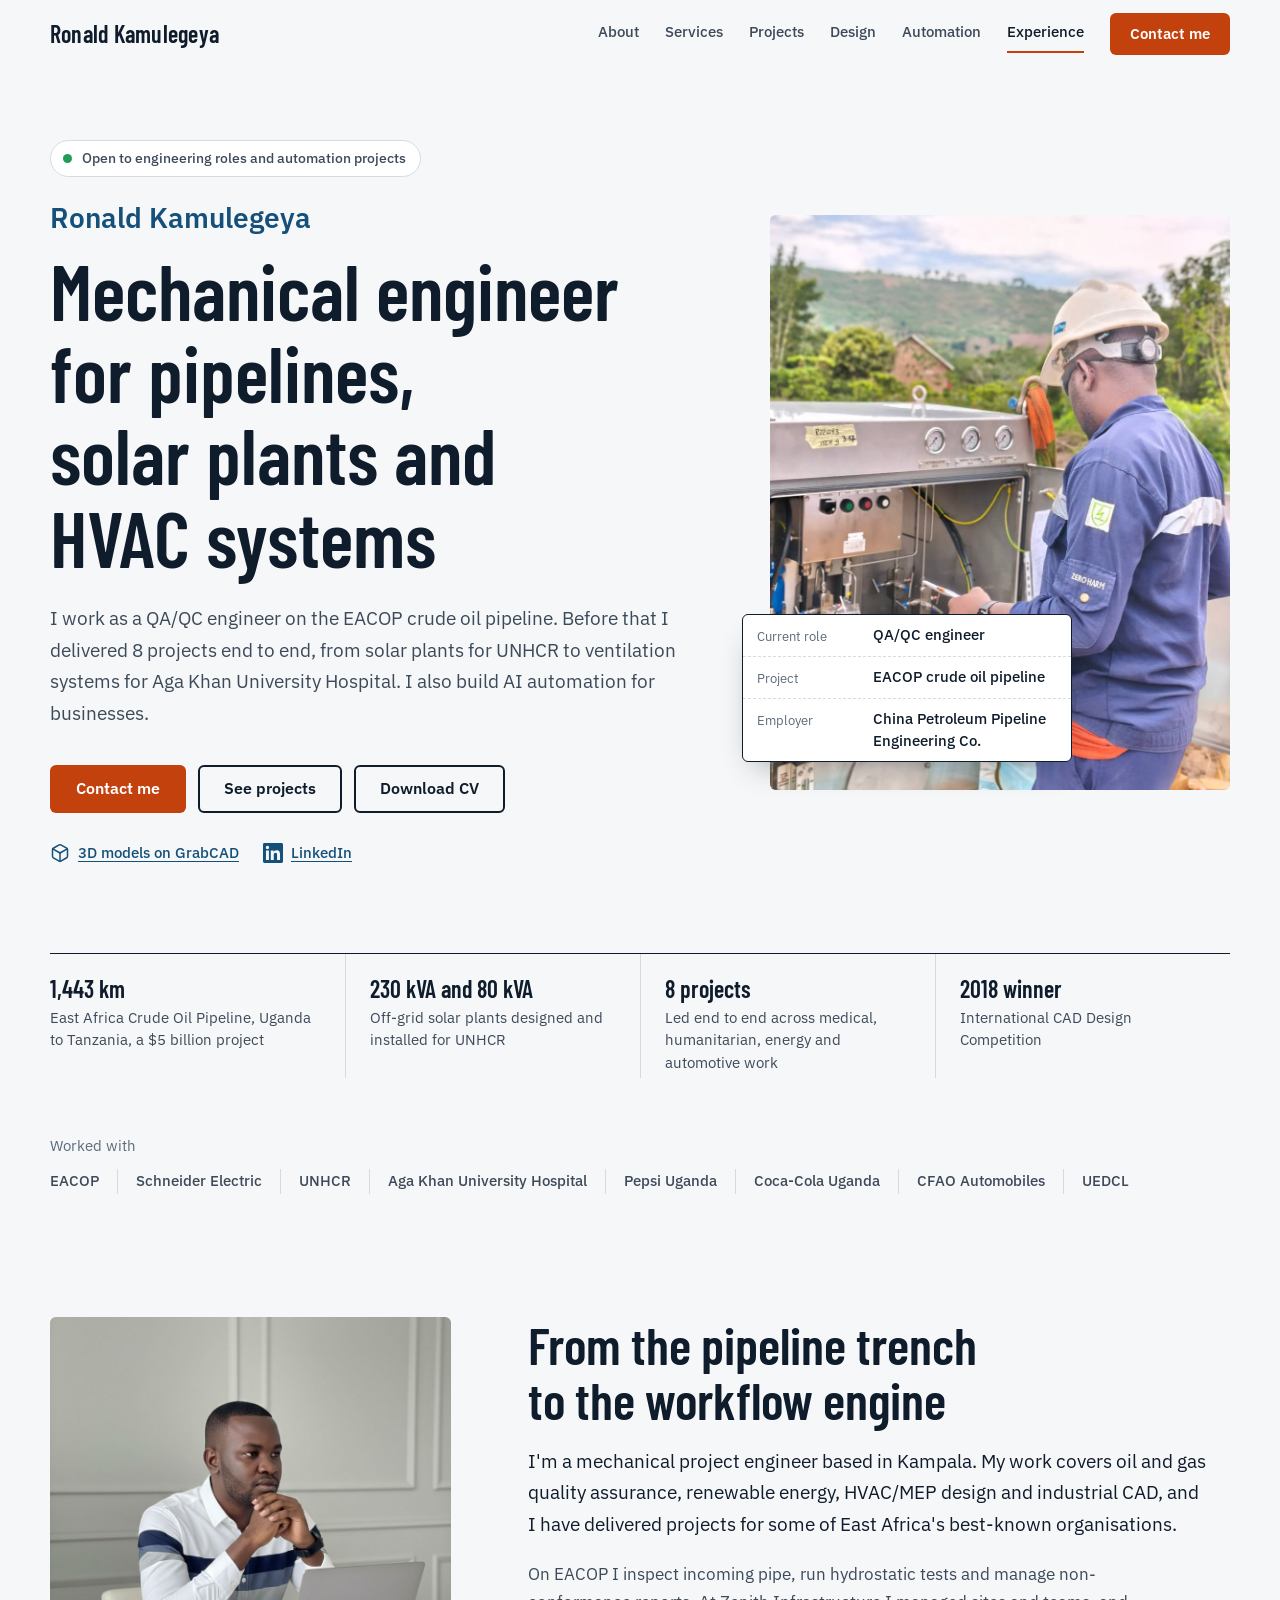
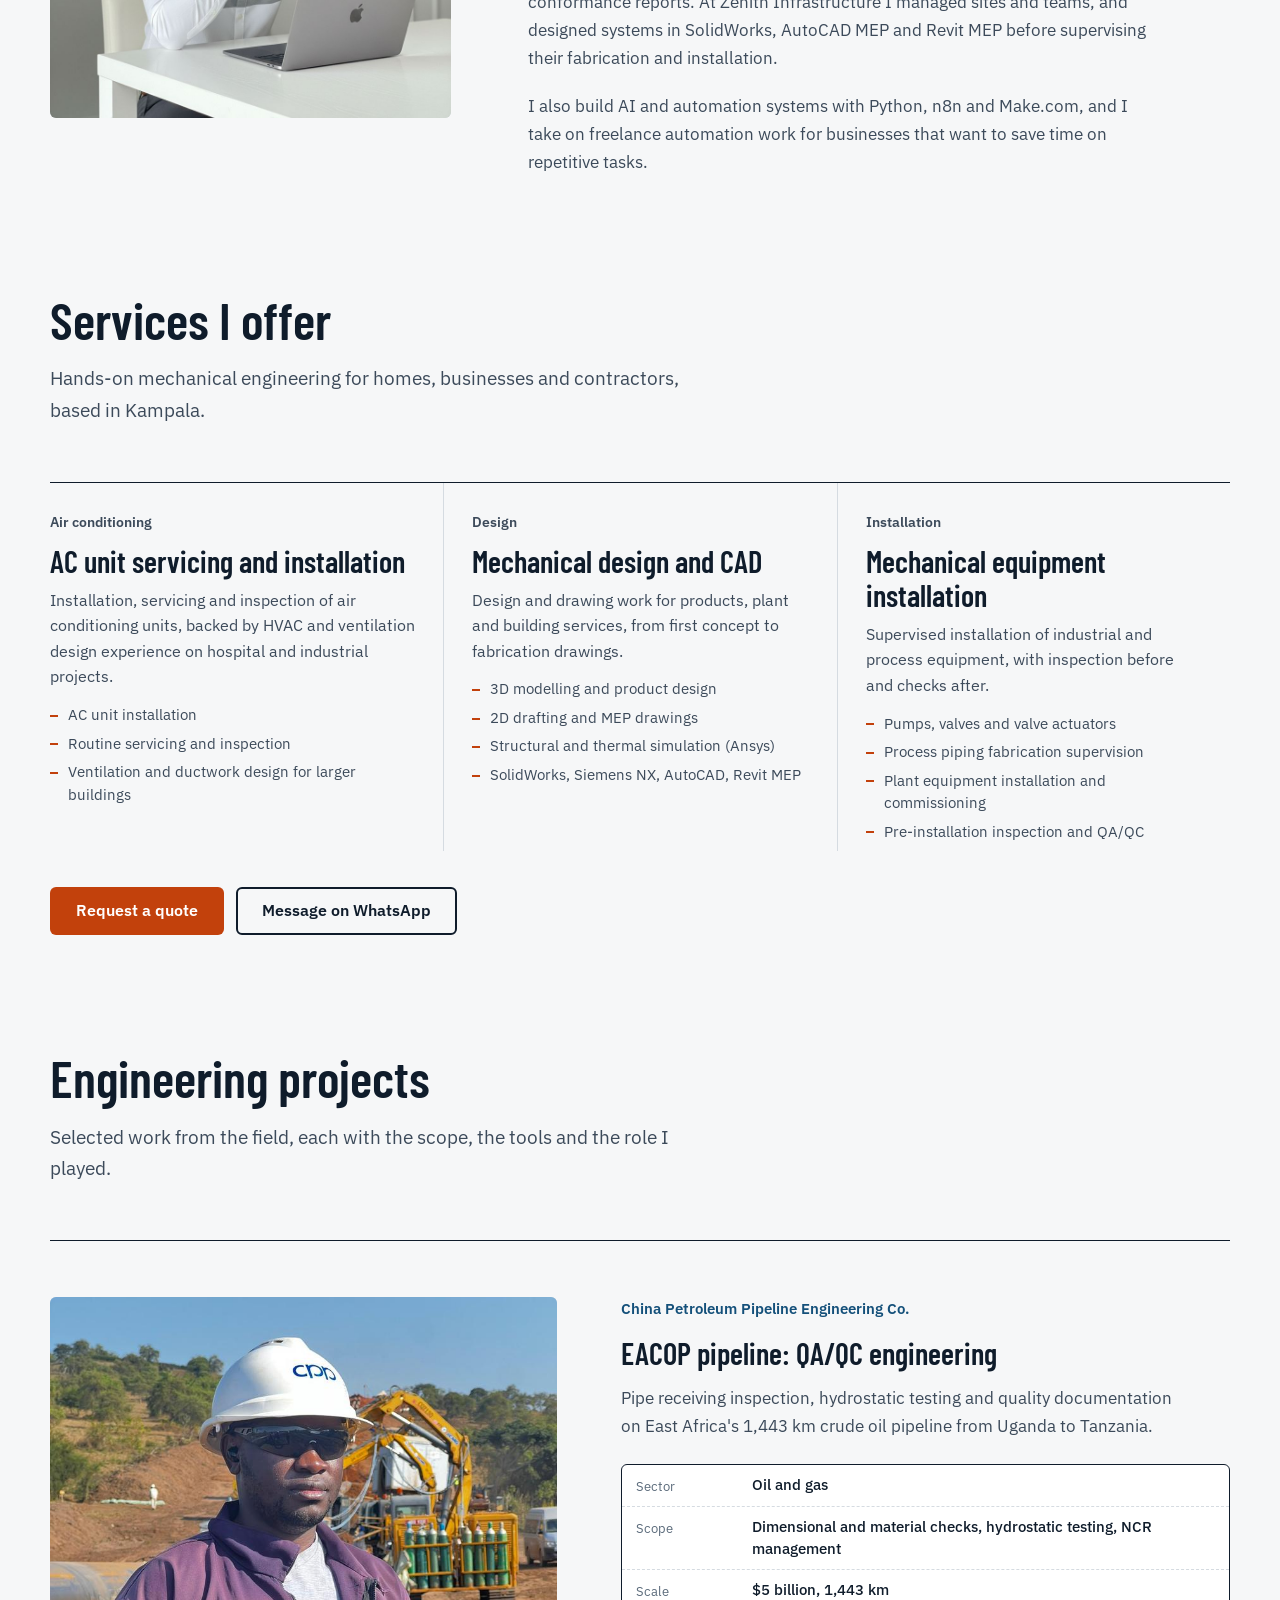
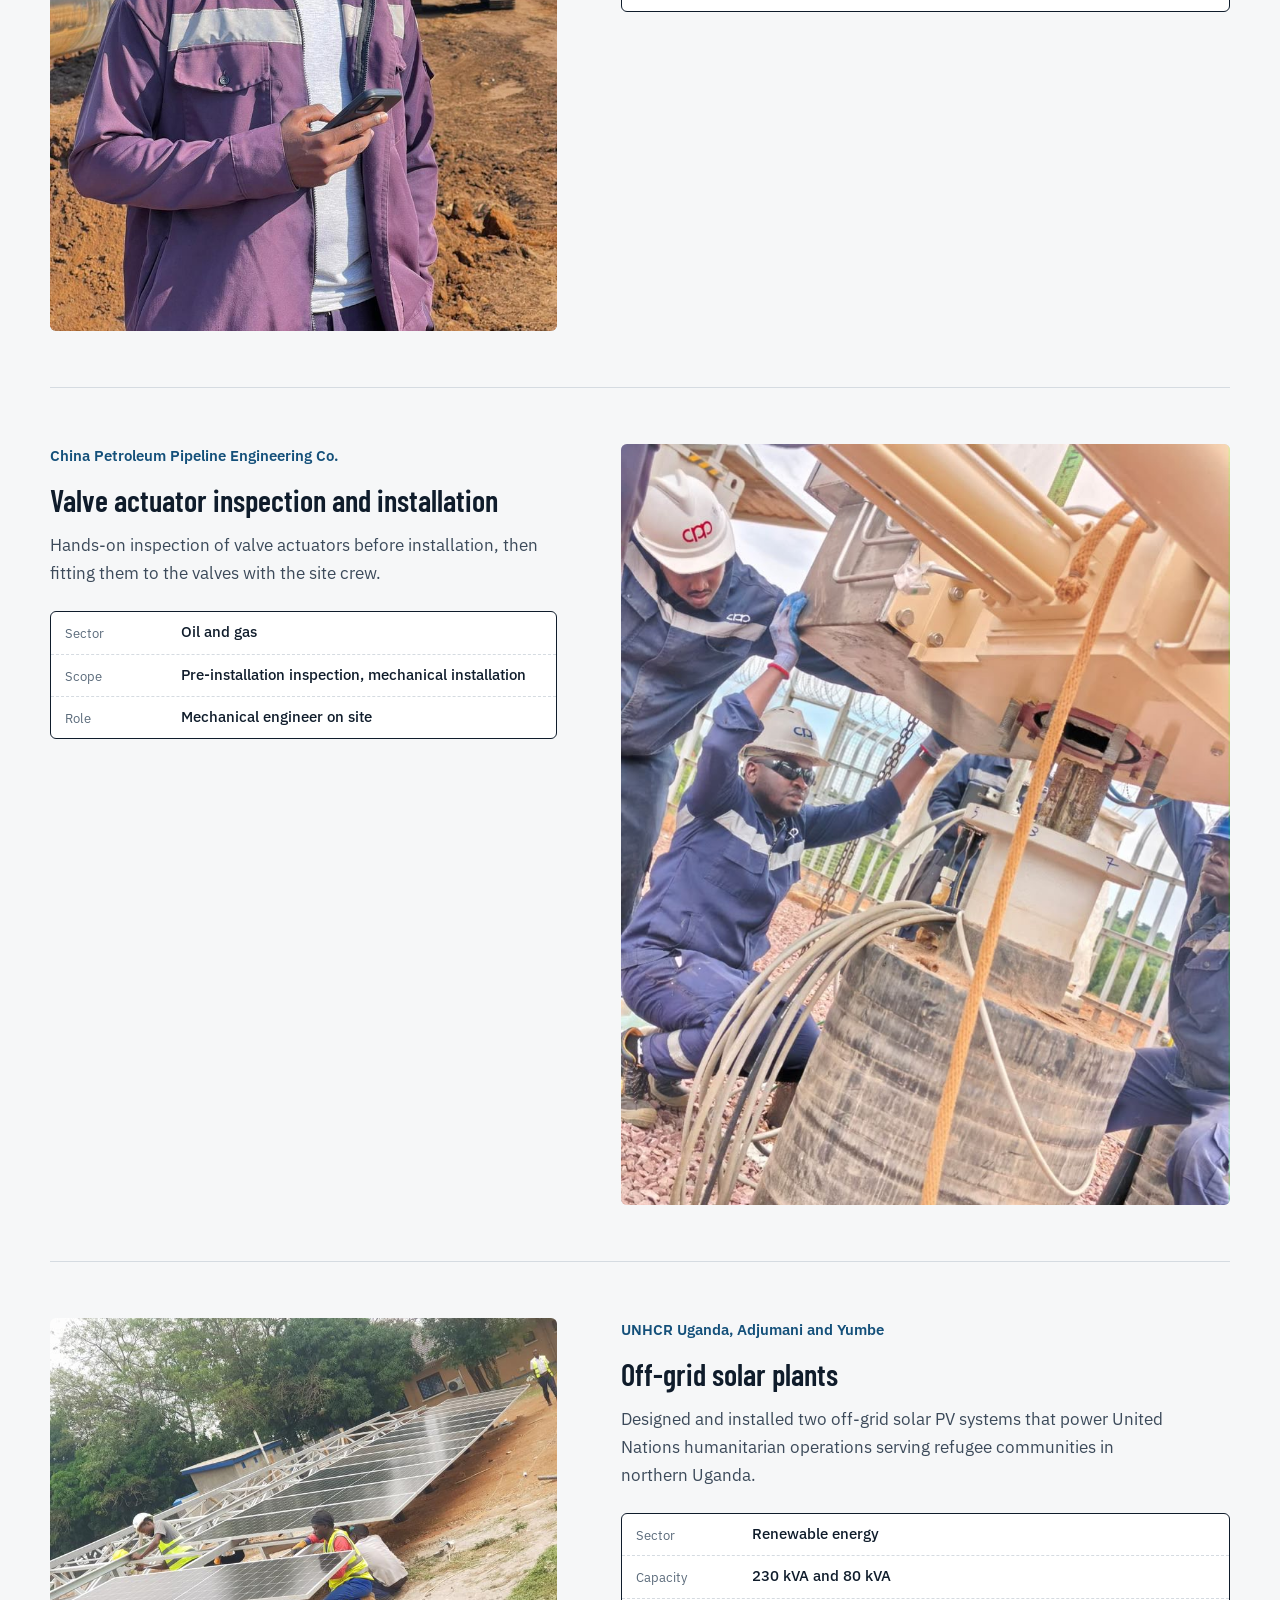
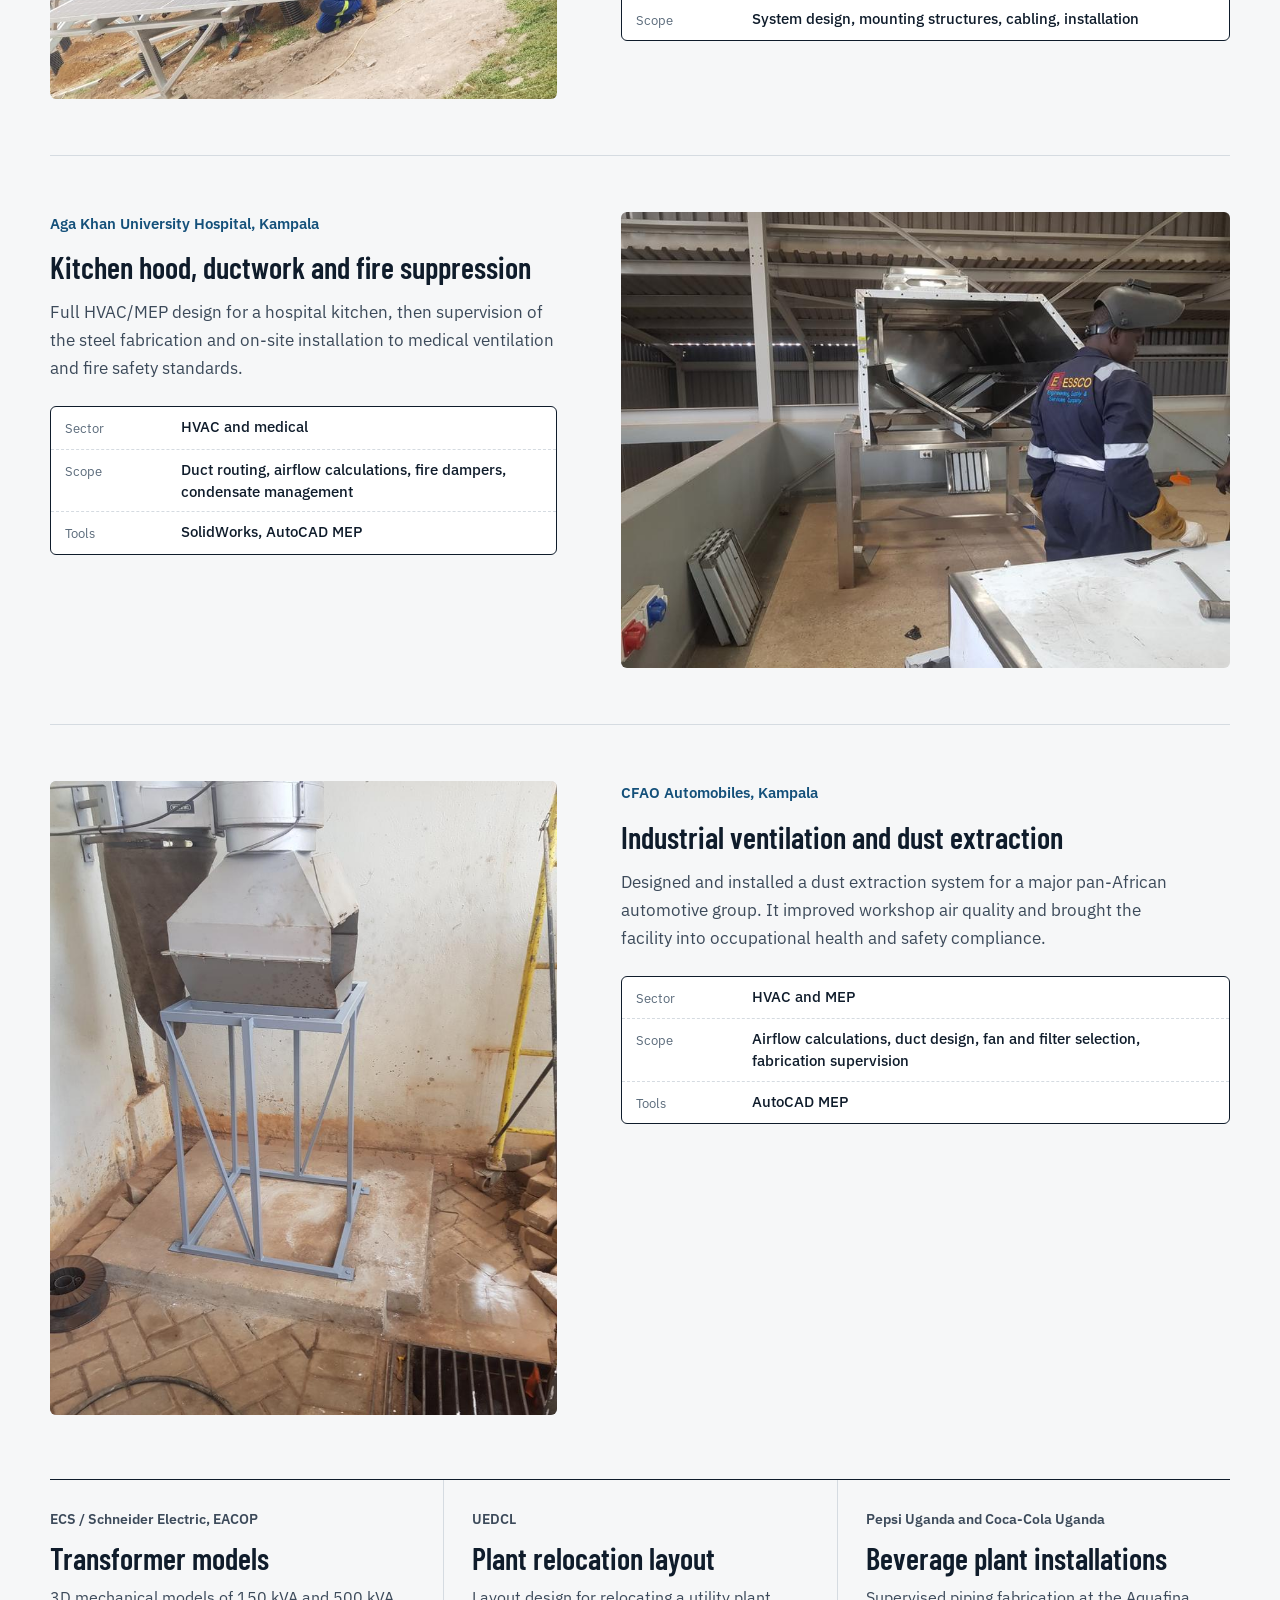
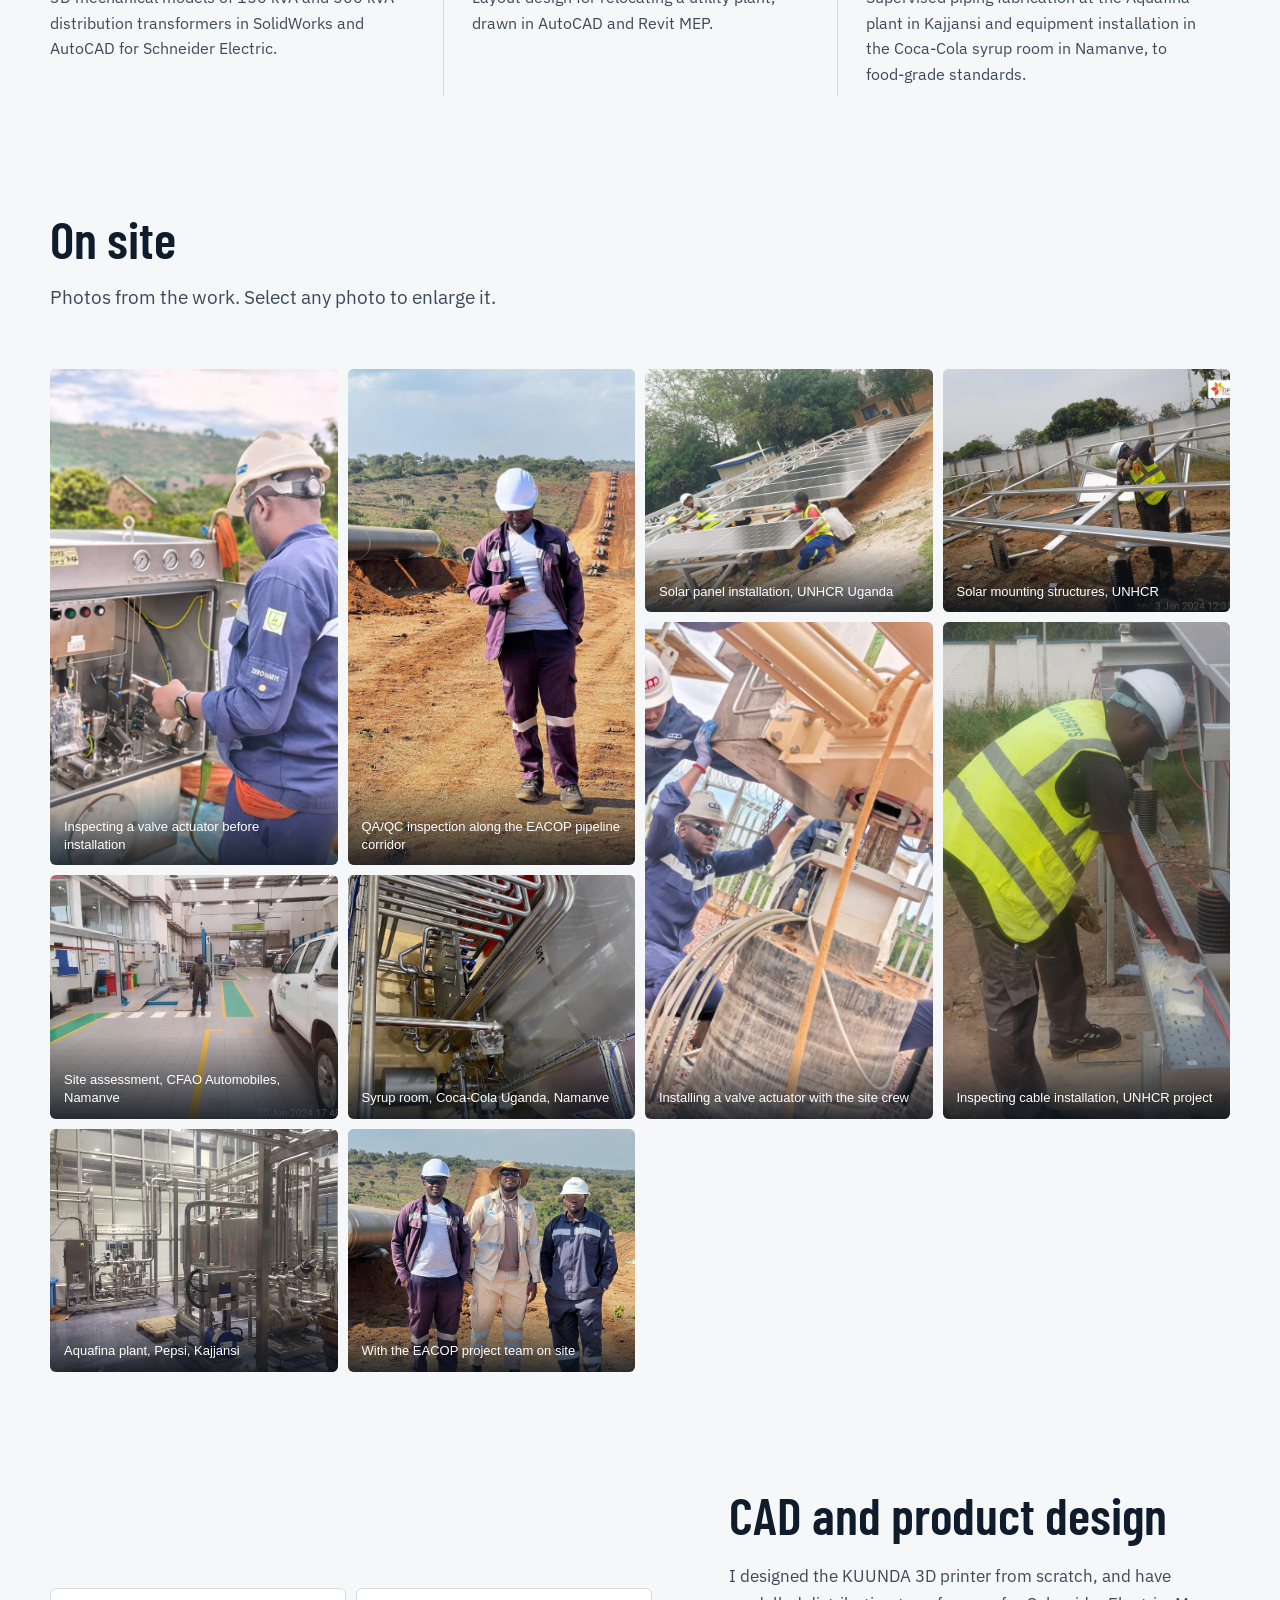
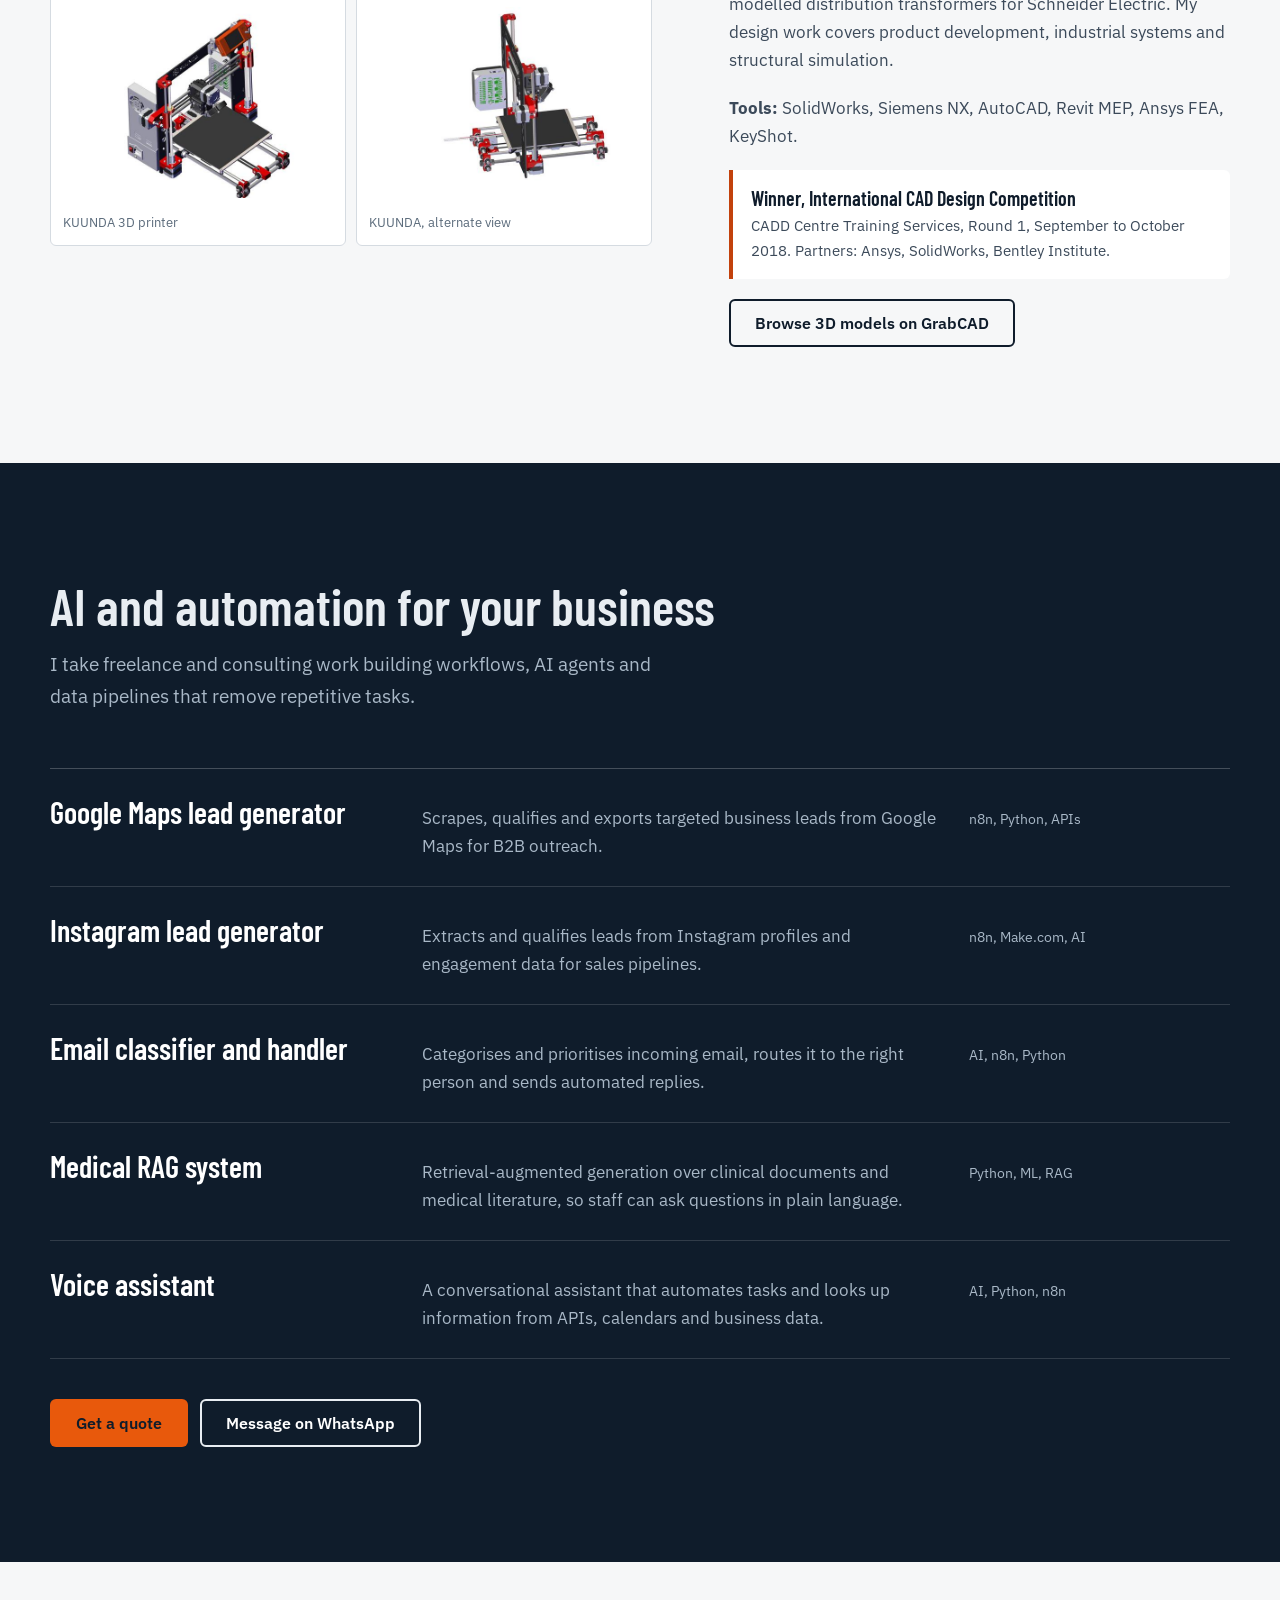
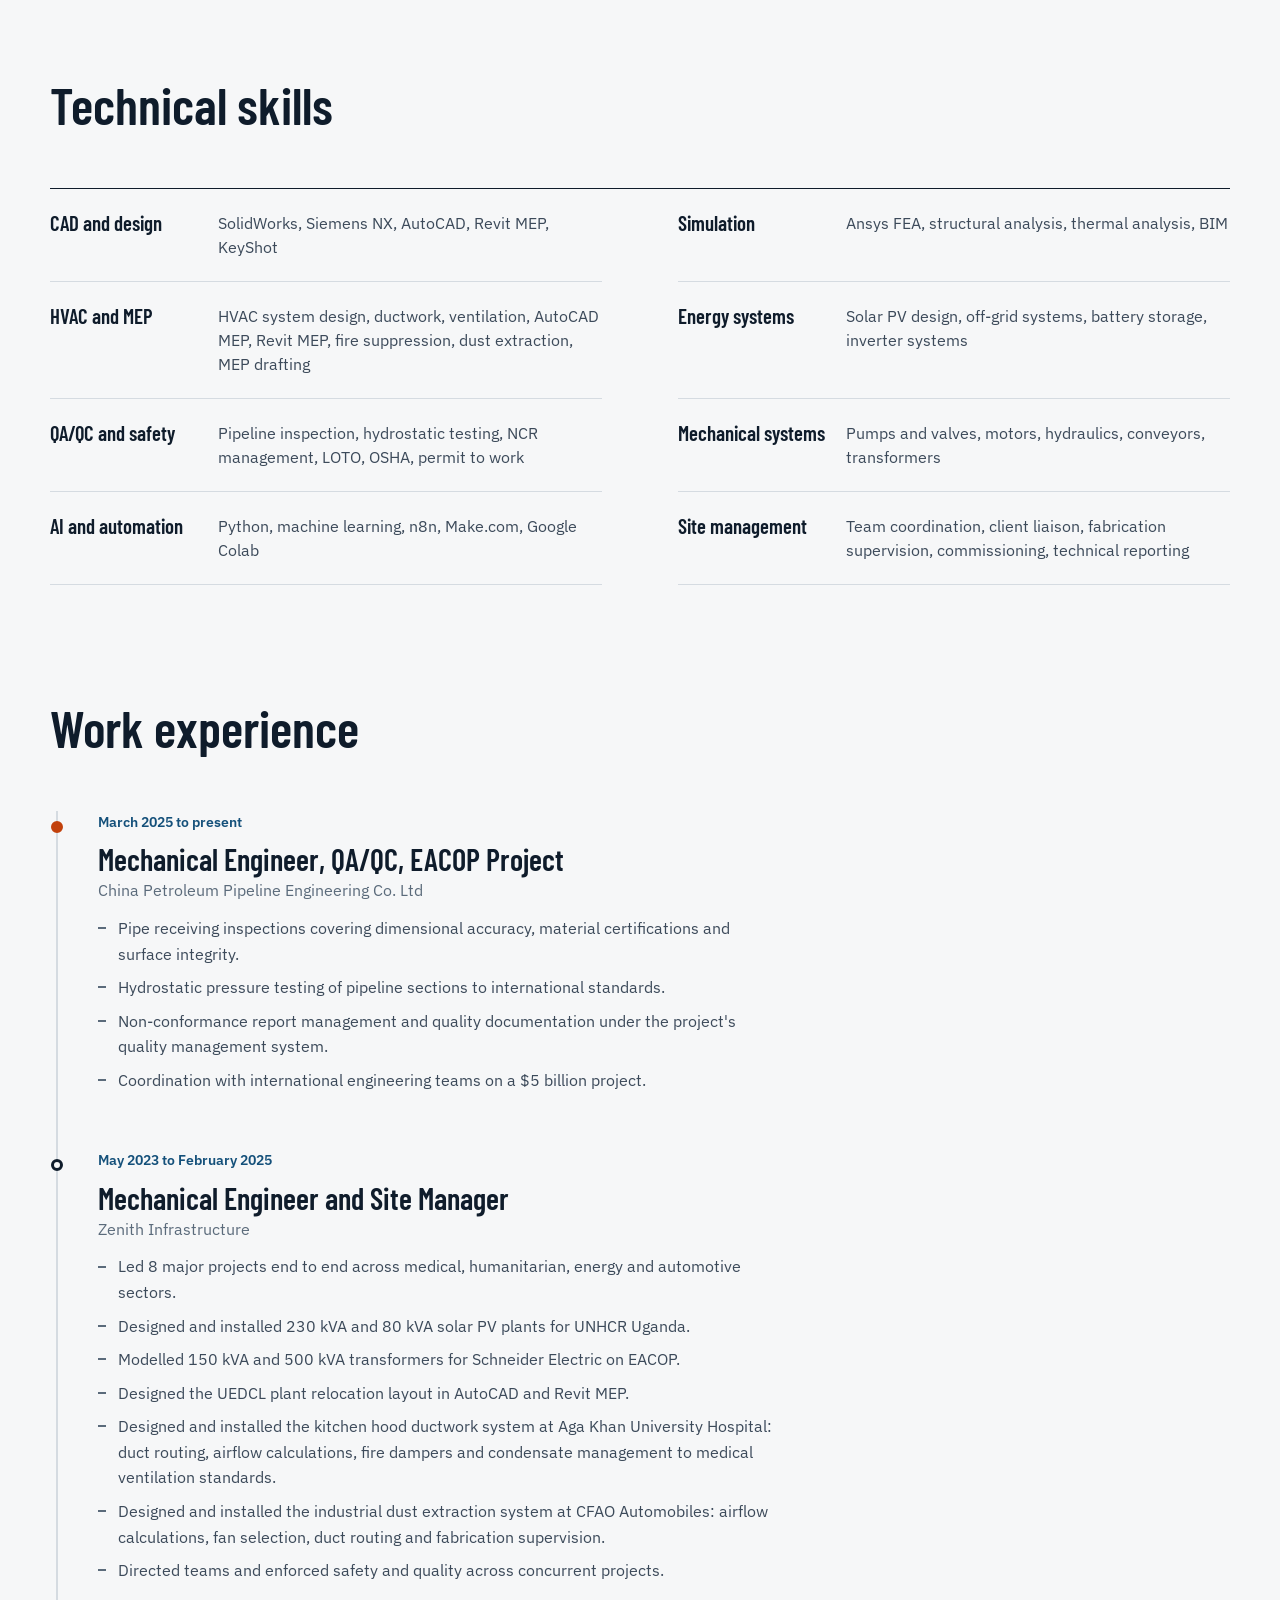
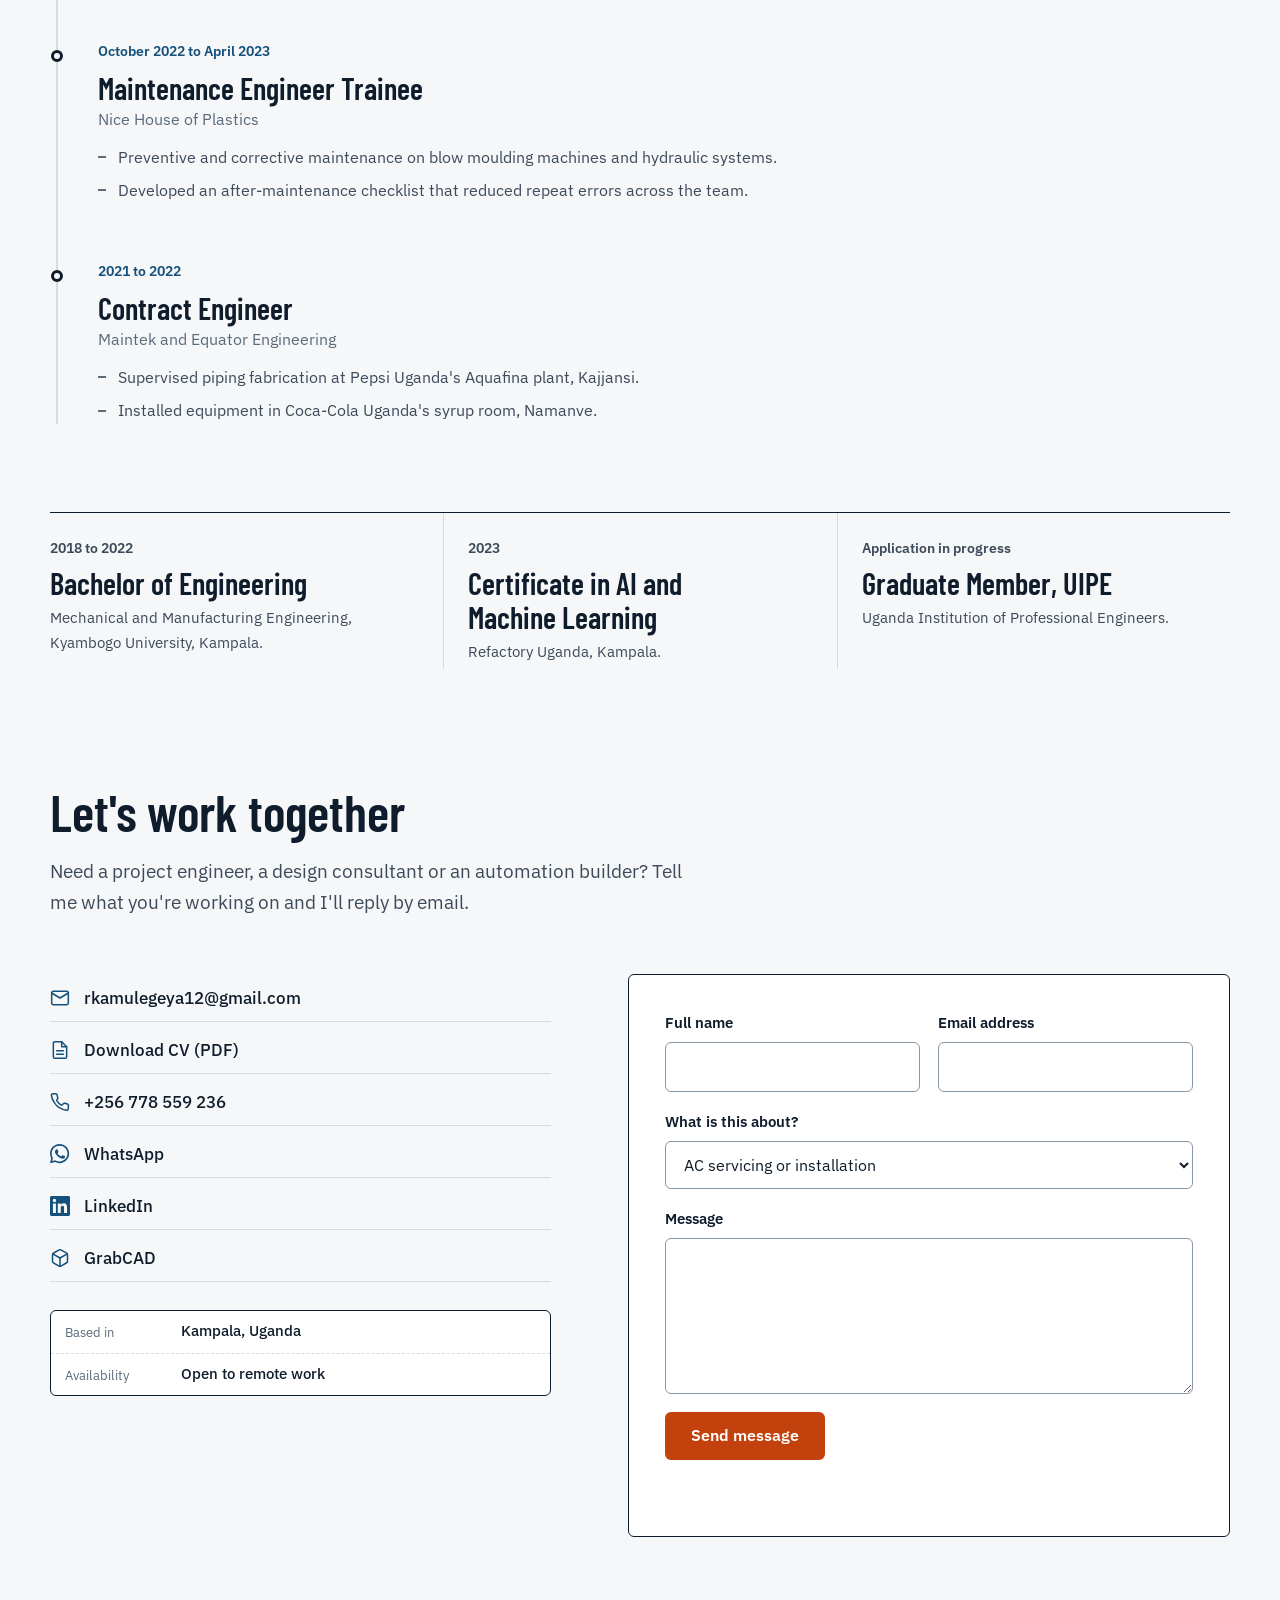
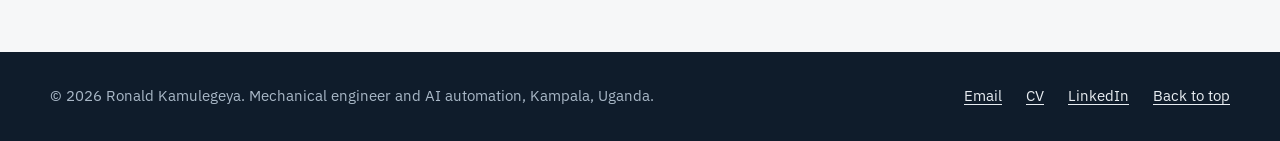
==== commit ea22f118: "revamp 2" ====
--- a/index.html
+++ b/index.html
@@ -12,8 +12,8 @@
 
   <meta charset="UTF-8" />
   <meta name="viewport" content="width=device-width, initial-scale=1" />
-  <title>Ronald Kamulegeya | Mechanical Engineer and AI Automation, Kampala, Uganda</title>
-  <meta name="description" content="Mechanical engineer in Kampala, Uganda: EACOP pipeline QA/QC, solar PV, HVAC/MEP design and AI automation. See projects and get in touch." />
+  <title>Ronald Kamulegeya | Mechanical Engineer: AC Installation, CAD Design and Equipment Installation, Kampala</title>
+  <meta name="description" content="Mechanical engineer in Kampala, Uganda offering AC unit servicing and installation, mechanical design and CAD, and equipment installation. Request a quote." />
   <meta name="keywords" content="Mechanical Engineer Uganda, EACOP QA/QC, Solar PV design Uganda, HVAC MEP engineer Kampala, SolidWorks, n8n automation, AI automation Uganda" />
   <meta name="author" content="Ronald Kamulegeya" />
   <meta name="robots" content="index, follow" />
@@ -21,14 +21,17 @@
 
   <!-- Social sharing previews -->
   <meta property="og:type" content="website" />
-  <meta property="og:title" content="Ronald Kamulegeya | Mechanical Engineer and AI Automation" />
-  <meta property="og:description" content="EACOP pipeline QA/QC, solar PV, HVAC/MEP design and AI automation. Based in Kampala, Uganda." />
-  <meta name="twitter:card" content="summary" />
-  <!--
-    TODO after you deploy: add these two tags with your real live URL so LinkedIn/WhatsApp/X show a photo preview:
-    <link rel="canonical" href="https://YOUR-SITE.netlify.app/" />
-    <meta property="og:image" content="https://YOUR-SITE.netlify.app/images/valve-actuator-inspection.jpg" />
-  -->
+  <meta property="og:title" content="Ronald Kamulegeya | AC Installation, CAD Design and Equipment Installation, Kampala" />
+  <meta property="og:description" content="AC unit servicing and installation, mechanical design and CAD, and equipment installation from a mechanical engineer in Kampala, Uganda." />
+  <meta name="twitter:card" content="summary_large_image" />
+  <meta name="twitter:title" content="Ronald Kamulegeya | AC Installation, CAD Design and Equipment Installation, Kampala" />
+  <meta name="twitter:description" content="AC unit servicing and installation, mechanical design and CAD, and equipment installation from a mechanical engineer in Kampala, Uganda." />
+  <meta name="twitter:image" content="https://stately-tiramisu-898826.netlify.app/images/valve-actuator-inspection.jpg" />
+  <meta property="og:url" content="https://stately-tiramisu-898826.netlify.app/" />
+  <meta property="og:site_name" content="Ronald Kamulegeya" />
+  <meta property="og:image" content="https://stately-tiramisu-898826.netlify.app/images/valve-actuator-inspection.jpg" />
+  <meta property="og:image:alt" content="Ronald Kamulegeya, mechanical engineer, inspecting a valve actuator on a pipeline site" />
+  <link rel="canonical" href="https://stately-tiramisu-898826.netlify.app/" />
 
   <link rel="icon" href="data:image/svg+xml,%3Csvg xmlns='http://www.w3.org/2000/svg' viewBox='0 0 64 64'%3E%3Crect width='64' height='64' rx='12' fill='%230f1c2b'/%3E%3Ctext x='32' y='43' font-family='Arial Narrow,Arial,sans-serif' font-size='30' font-weight='700' text-anchor='middle' fill='%23ffffff'%3ERK%3C/text%3E%3Crect x='14' y='49' width='36' height='4' fill='%23e8590c'/%3E%3C/svg%3E" />
 
@@ -51,6 +54,15 @@
     "worksFor": { "@type": "Organization", "name": "China Petroleum Pipeline Engineering Co. Ltd" },
     "alumniOf": { "@type": "CollegeOrUniversity", "name": "Kyambogo University" },
     "knowsAbout": ["Mechanical engineering", "QA/QC", "Pipeline inspection", "Solar PV design", "HVAC", "MEP design", "SolidWorks", "AI automation", "n8n"],
+    "url": "https://stately-tiramisu-898826.netlify.app/",
+    "image": "https://stately-tiramisu-898826.netlify.app/images/valve-actuator-inspection.jpg",
+    "areaServed": { "@type": "City", "name": "Kampala" },
+    "makesOffer": [
+      { "@type": "Offer", "itemOffered": { "@type": "Service", "name": "AC unit servicing and installation" } },
+      { "@type": "Offer", "itemOffered": { "@type": "Service", "name": "Mechanical design and CAD" } },
+      { "@type": "Offer", "itemOffered": { "@type": "Service", "name": "Mechanical equipment installation" } },
+      { "@type": "Offer", "itemOffered": { "@type": "Service", "name": "AI and automation workflows" } }
+    ],
     "sameAs": [
       "https://www.linkedin.com/in/ronald-kamulegeya-2928b4168/",
       "https://grabcad.com/kamulegeya.ronald-1"
@@ -66,6 +78,7 @@
     <symbol id="i-phone" viewBox="0 0 24 24"><path d="M22 16.92v3a2 2 0 0 1-2.18 2 19.79 19.79 0 0 1-8.63-3.07A19.5 19.5 0 0 1 4.69 12 19.79 19.79 0 0 1 1.61 3.44 2 2 0 0 1 3.58 2h3a2 2 0 0 1 2 1.72c.127.96.361 1.903.7 2.81a2 2 0 0 1-.45 2.11L7.91 9.91a16 16 0 0 0 6.1 6.1l1.97-1.97a2 2 0 0 1 2.11-.45c.907.339 1.85.573 2.81.7A2 2 0 0 1 22 16.92z"/></symbol>
     <symbol id="i-pin" viewBox="0 0 24 24"><path d="M21 10c0 7-9 13-9 13s-9-6-9-13a9 9 0 0 1 18 0z"/><circle cx="12" cy="10" r="3"/></symbol>
     <symbol id="i-cube" viewBox="0 0 24 24"><path d="M21 16V8a2 2 0 0 0-1-1.73l-7-4a2 2 0 0 0-2 0l-7 4A2 2 0 0 0 3 8v8a2 2 0 0 0 1 1.73l7 4a2 2 0 0 0 2 0l7-4A2 2 0 0 0 21 16z"/><polyline points="3.27 6.96 12 12.01 20.73 6.96"/><line x1="12" y1="22.08" x2="12" y2="12"/></symbol>
+    <symbol id="i-doc" viewBox="0 0 24 24"><path d="M14 2H6a2 2 0 0 0-2 2v16a2 2 0 0 0 2 2h12a2 2 0 0 0 2-2V8z"/><polyline points="14 2 14 8 20 8"/><line x1="8" y1="13" x2="16" y2="13"/><line x1="8" y1="17" x2="16" y2="17"/></symbol>
     <symbol id="i-whatsapp" viewBox="0 0 24 24"><path d="M17.472 14.382c-.297-.149-1.758-.867-2.03-.967-.273-.099-.471-.148-.67.15-.197.297-.767.966-.94 1.164-.173.199-.347.223-.644.075-.297-.15-1.255-.463-2.39-1.475-.883-.788-1.48-1.761-1.653-2.059-.173-.297-.018-.458.13-.606.134-.133.298-.347.446-.52.149-.174.198-.298.298-.497.099-.198.05-.371-.025-.52-.075-.149-.669-1.612-.916-2.207-.242-.579-.487-.5-.669-.51-.173-.008-.371-.01-.57-.01-.198 0-.52.074-.792.372-.272.297-1.04 1.016-1.04 2.479 0 1.462 1.065 2.875 1.213 3.074.149.198 2.096 3.2 5.077 4.487.709.306 1.262.489 1.694.625.712.227 1.36.195 1.871.118.571-.085 1.758-.719 2.006-1.413.248-.694.248-1.289.173-1.413-.074-.124-.272-.198-.57-.347z"/><path d="M11.5 0C5.149 0 0 5.149 0 11.5c0 2.018.522 3.912 1.435 5.557L.002 23l6.119-1.397A11.451 11.451 0 0 0 11.5 23C17.851 23 23 17.851 23 11.5S17.851 0 11.5 0zm0 21.044a9.522 9.522 0 0 1-4.86-1.326l-.349-.207-3.624.827.853-3.524-.228-.362A9.495 9.495 0 0 1 2 11.5C2 6.262 6.262 2 11.5 2S21 6.262 21 11.5 16.738 21.044 11.5 21.044z"/></symbol>
     <symbol id="i-linkedin" viewBox="0 0 24 24"><path d="M20.447 20.452h-3.554v-5.569c0-1.328-.027-3.037-1.852-3.037-1.853 0-2.136 1.445-2.136 2.939v5.667H9.351V9h3.414v1.561h.046c.477-.9 1.637-1.85 3.37-1.85 3.601 0 4.267 2.37 4.267 5.455v6.286zM5.337 7.433a2.062 2.062 0 0 1-2.063-2.065 2.064 2.064 0 1 1 2.063 2.065zm1.782 13.019H3.555V9h3.564v11.452zM22.225 0H1.771C.792 0 0 .774 0 1.729v20.542C0 23.227.792 24 1.771 24h20.451C23.2 24 24 23.227 24 22.271V1.729C24 .774 23.2 0 22.222 0h.003z"/></symbol>
   </svg>
@@ -78,8 +91,8 @@
       <button class="nav-toggle" id="navToggle" type="button" aria-expanded="false" aria-controls="navLinks" aria-label="Open menu"><span class="bars"></span></button>
       <nav class="nav-links" id="navLinks" aria-label="Main">
         <a href="#about">About</a>
+        <a href="#services">Services</a>
         <a href="#projects">Projects</a>
-        <a href="#field">Field work</a>
         <a href="#design">Design</a>
         <a href="#automation">Automation</a>
         <a href="#experience">Experience</a>
@@ -96,11 +109,12 @@
         <div class="hero-grid">
           <div class="hero-copy">
             <p class="availability"><span class="dot" aria-hidden="true"></span>Open to engineering roles and automation projects</p>
-            <h1>Mechanical engineer for pipelines, solar plants and HVAC systems</h1>
+            <h1><span class="h1-name">Ronald Kamulegeya</span>Mechanical engineer for pipelines, solar plants and HVAC systems</h1>
             <p class="lead">I work as a QA/QC engineer on the EACOP crude oil pipeline. Before that I delivered 8 projects end to end, from solar plants for UNHCR to ventilation systems for Aga Khan University Hospital. I also build AI automation for businesses.</p>
             <div class="actions">
               <a href="#contact" class="btn btn-primary">Contact me</a>
               <a href="#projects" class="btn btn-ghost">See projects</a>
+              <a href="Ronald_Kamulegeya_Resume.pdf" class="btn btn-ghost" download>Download CV</a>
             </div>
             <div class="hero-links">
               <a href="https://grabcad.com/kamulegeya.ronald-1" target="_blank" rel="noopener"><svg class="icon icon-stroke" aria-hidden="true"><use href="#i-cube"/></svg>3D models on GrabCAD</a>
@@ -155,6 +169,54 @@
           <p>I'm a mechanical project engineer based in Kampala. My work covers oil and gas quality assurance, renewable energy, HVAC/MEP design and industrial CAD, and I have delivered projects for some of East Africa's best-known organisations.</p>
           <p>On EACOP I inspect incoming pipe, run hydrostatic tests and manage non-conformance reports. At Zenith Infrastructure I managed sites and teams, and designed systems in SolidWorks, AutoCAD MEP and Revit MEP before supervising their fabrication and installation.</p>
           <p>I also build AI and automation systems with Python, n8n and Make.com, and I take on freelance automation work for businesses that want to save time on repetitive tasks.</p>
+        </div>
+      </div>
+    </section>
+
+    <!-- ================= SERVICES ================= -->
+    <section class="section" id="services" style="padding-top:0">
+      <div class="wrap">
+        <div class="section-head">
+          <h2>Services I offer</h2>
+          <p class="lead">Hands-on mechanical engineering for homes, businesses and contractors, based in Kampala.</p>
+        </div>
+        <div class="more-work">
+          <article>
+            <p class="project-client">Air conditioning</p>
+            <h3>AC unit servicing and installation</h3>
+            <p>Installation, servicing and inspection of air conditioning units, backed by HVAC and ventilation design experience on hospital and industrial projects.</p>
+            <ul class="svc-list">
+              <li>AC unit installation</li>
+              <li>Routine servicing and inspection</li>
+              <li>Ventilation and ductwork design for larger buildings</li>
+            </ul>
+          </article>
+          <article>
+            <p class="project-client">Design</p>
+            <h3>Mechanical design and CAD</h3>
+            <p>Design and drawing work for products, plant and building services, from first concept to fabrication drawings.</p>
+            <ul class="svc-list">
+              <li>3D modelling and product design</li>
+              <li>2D drafting and MEP drawings</li>
+              <li>Structural and thermal simulation (Ansys)</li>
+              <li>SolidWorks, Siemens NX, AutoCAD, Revit MEP</li>
+            </ul>
+          </article>
+          <article>
+            <p class="project-client">Installation</p>
+            <h3>Mechanical equipment installation</h3>
+            <p>Supervised installation of industrial and process equipment, with inspection before and checks after.</p>
+            <ul class="svc-list">
+              <li>Pumps, valves and valve actuators</li>
+              <li>Process piping fabrication supervision</li>
+              <li>Plant equipment installation and commissioning</li>
+              <li>Pre-installation inspection and QA/QC</li>
+            </ul>
+          </article>
+        </div>
+        <div class="actions" style="margin-top:36px">
+          <a class="btn btn-primary" href="#contact">Request a quote</a>
+          <a class="btn btn-ghost" href="https://wa.me/256778559236" target="_blank" rel="noopener">Message on WhatsApp</a>
         </div>
       </div>
     </section>
@@ -454,6 +516,7 @@
           <div class="contact-info">
             <div class="contact-list">
               <a href="mailto:rkamulegeya12@gmail.com"><svg class="icon icon-stroke" aria-hidden="true"><use href="#i-mail"/></svg>rkamulegeya12@gmail.com</a>
+              <a href="Ronald_Kamulegeya_Resume.pdf" download><svg class="icon icon-stroke" aria-hidden="true"><use href="#i-doc"/></svg>Download CV (PDF)</a>
               <a href="tel:+256778559236"><svg class="icon icon-stroke" aria-hidden="true"><use href="#i-phone"/></svg>+256 778 559 236</a>
               <a href="https://wa.me/256778559236" target="_blank" rel="noopener"><svg class="icon" aria-hidden="true"><use href="#i-whatsapp"/></svg>WhatsApp</a>
               <a href="https://www.linkedin.com/in/ronald-kamulegeya-2928b4168/" target="_blank" rel="noopener"><svg class="icon" aria-hidden="true"><use href="#i-linkedin"/></svg>LinkedIn</a>
@@ -482,6 +545,9 @@
             <div class="field">
               <label for="subject">What is this about?</label>
               <select id="subject" name="subject">
+                <option value="AC servicing or installation">AC servicing or installation</option>
+                <option value="CAD or design work">CAD or design work</option>
+                <option value="Equipment installation">Equipment installation</option>
                 <option value="Engineering project">Engineering project</option>
                 <option value="AI automation project">AI automation project</option>
                 <option value="Job opportunity">Job opportunity</option>
@@ -506,6 +572,7 @@
       <p>&copy; <span id="year">2026</span> Ronald Kamulegeya. Mechanical engineer and AI automation, Kampala, Uganda.</p>
       <p class="footer-links">
         <a href="mailto:rkamulegeya12@gmail.com">Email</a>
+        <a href="Ronald_Kamulegeya_Resume.pdf" download>CV</a>
         <a href="https://www.linkedin.com/in/ronald-kamulegeya-2928b4168/" target="_blank" rel="noopener">LinkedIn</a>
         <a href="#top">Back to top</a>
       </p>
--- a/css/style.css
+++ b/css/style.css
@@ -132,6 +132,7 @@
 }
 .availability .dot { width: 9px; height: 9px; border-radius: 50%; background: #1f9d55; flex: none; }
 .hero h1 { margin-bottom: 24px; }
+.h1-name { display: block; margin-bottom: 14px; font: 600 clamp(1.25rem, 2.2vw, 1.75rem)/1.2 var(--font-body); color: var(--pipe); letter-spacing: 0; }
 .hero .lead { margin-bottom: 36px; }
 .actions { display: flex; flex-wrap: wrap; gap: 12px; }
 .hero-links { display: flex; flex-wrap: wrap; gap: 8px 24px; margin-top: 28px; font-size: .9375rem; }
@@ -188,6 +189,10 @@
 .more-work article + article { padding-left: 28px; border-left: 1px solid var(--line); }
 .more-work p { color: var(--ink-2); font-size: .9688rem; }
 .more-work .project-client { font-size: .875rem; }
+
+.svc-list { display: grid; gap: 6px; margin-top: 4px; font-size: .9375rem; color: var(--ink-2); }
+.svc-list li { position: relative; padding-left: 18px; line-height: 1.5; }
+.svc-list li::before { content: ""; position: absolute; left: 0; top: .72em; width: 8px; height: 2px; background: var(--signal); }
 
 /* ---------- Field gallery ---------- */
 .gallery { display: grid; grid-template-columns: repeat(4, minmax(0, 1fr)); grid-auto-rows: clamp(170px, 19vw, 250px); grid-auto-flow: dense; gap: 10px; }
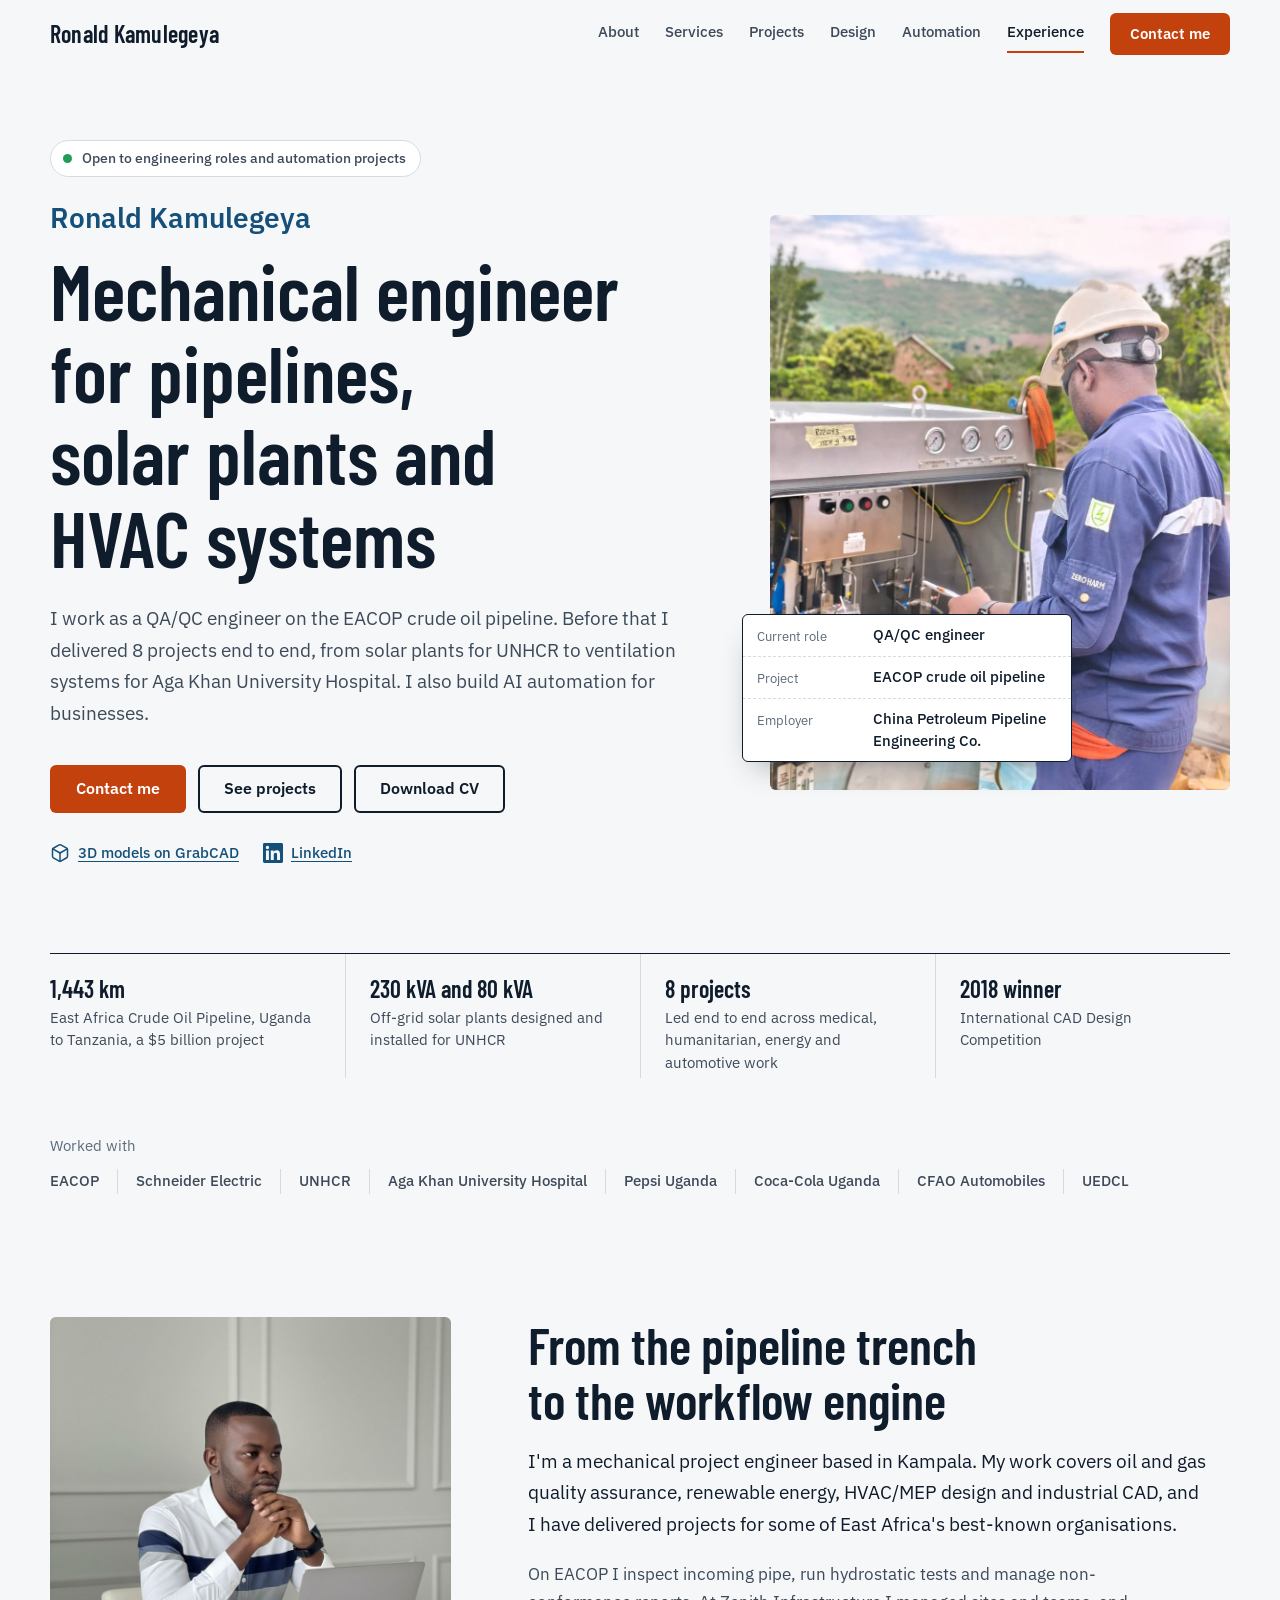
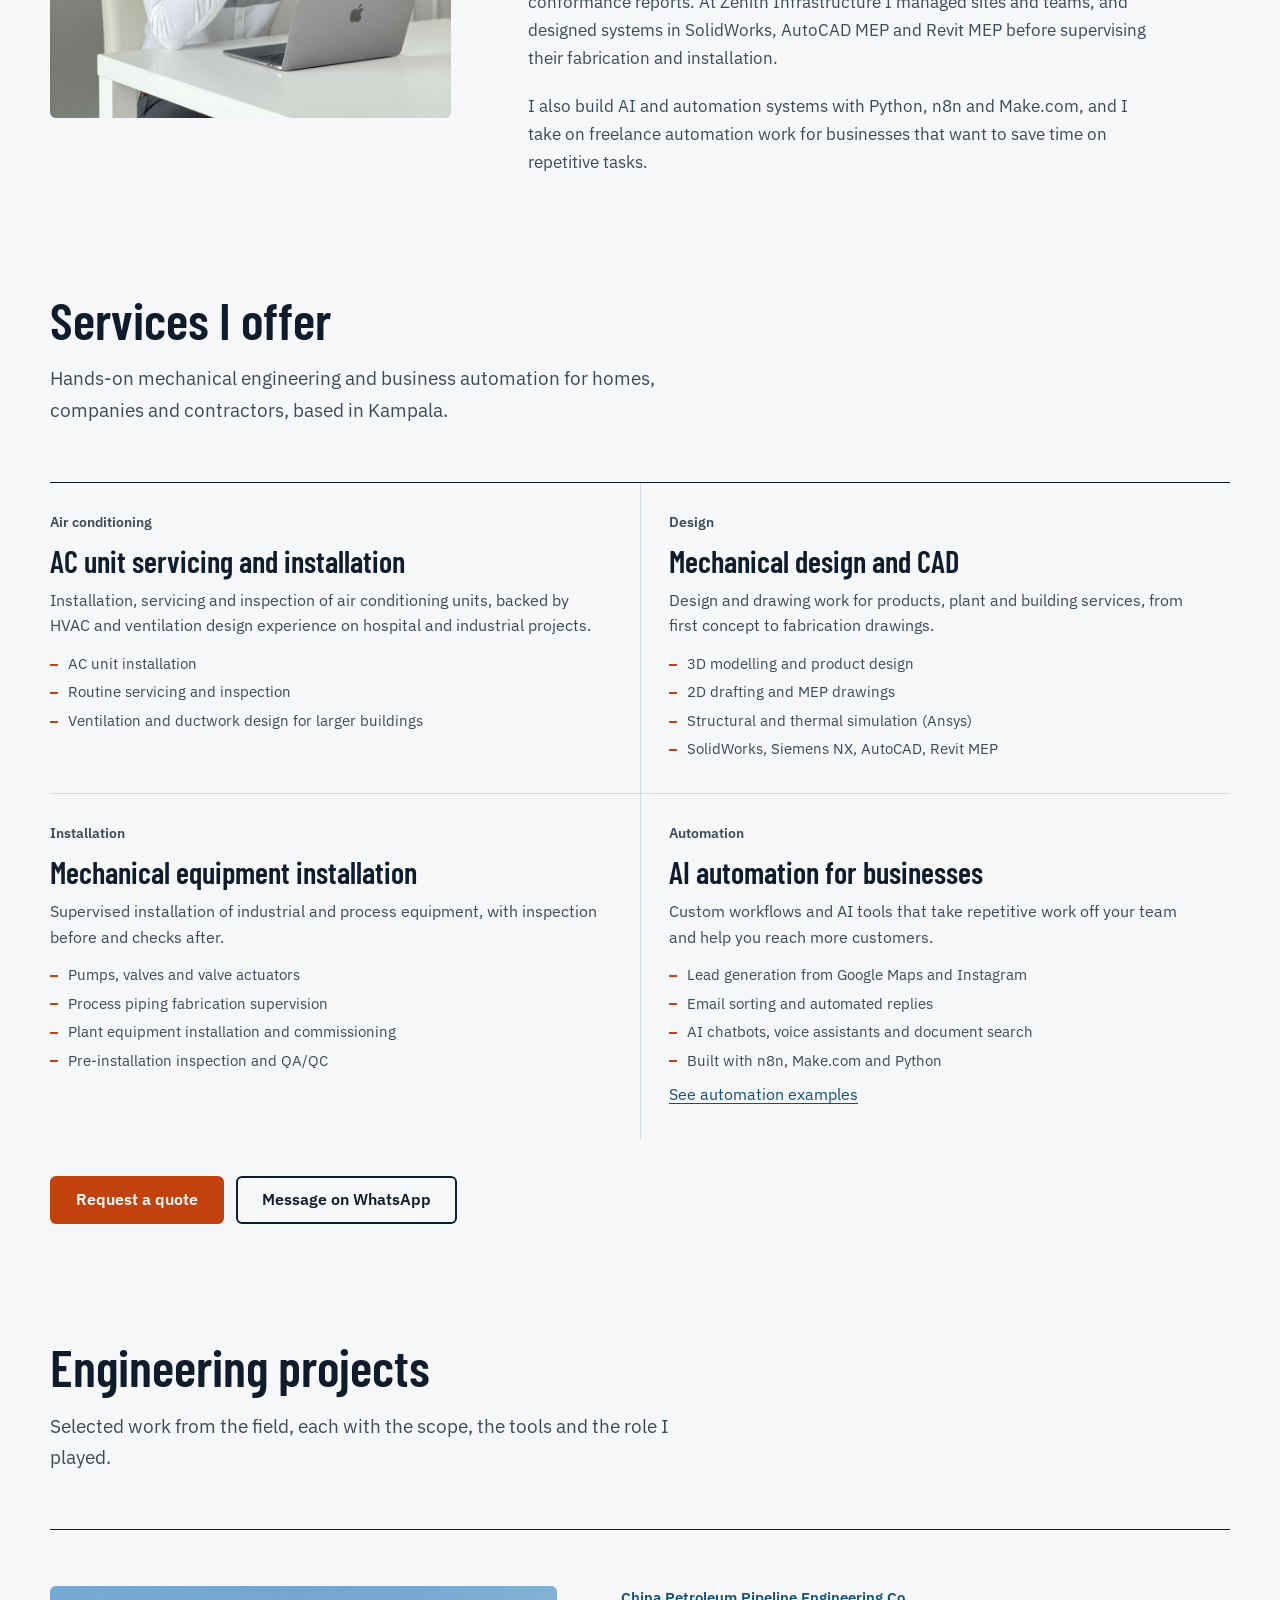
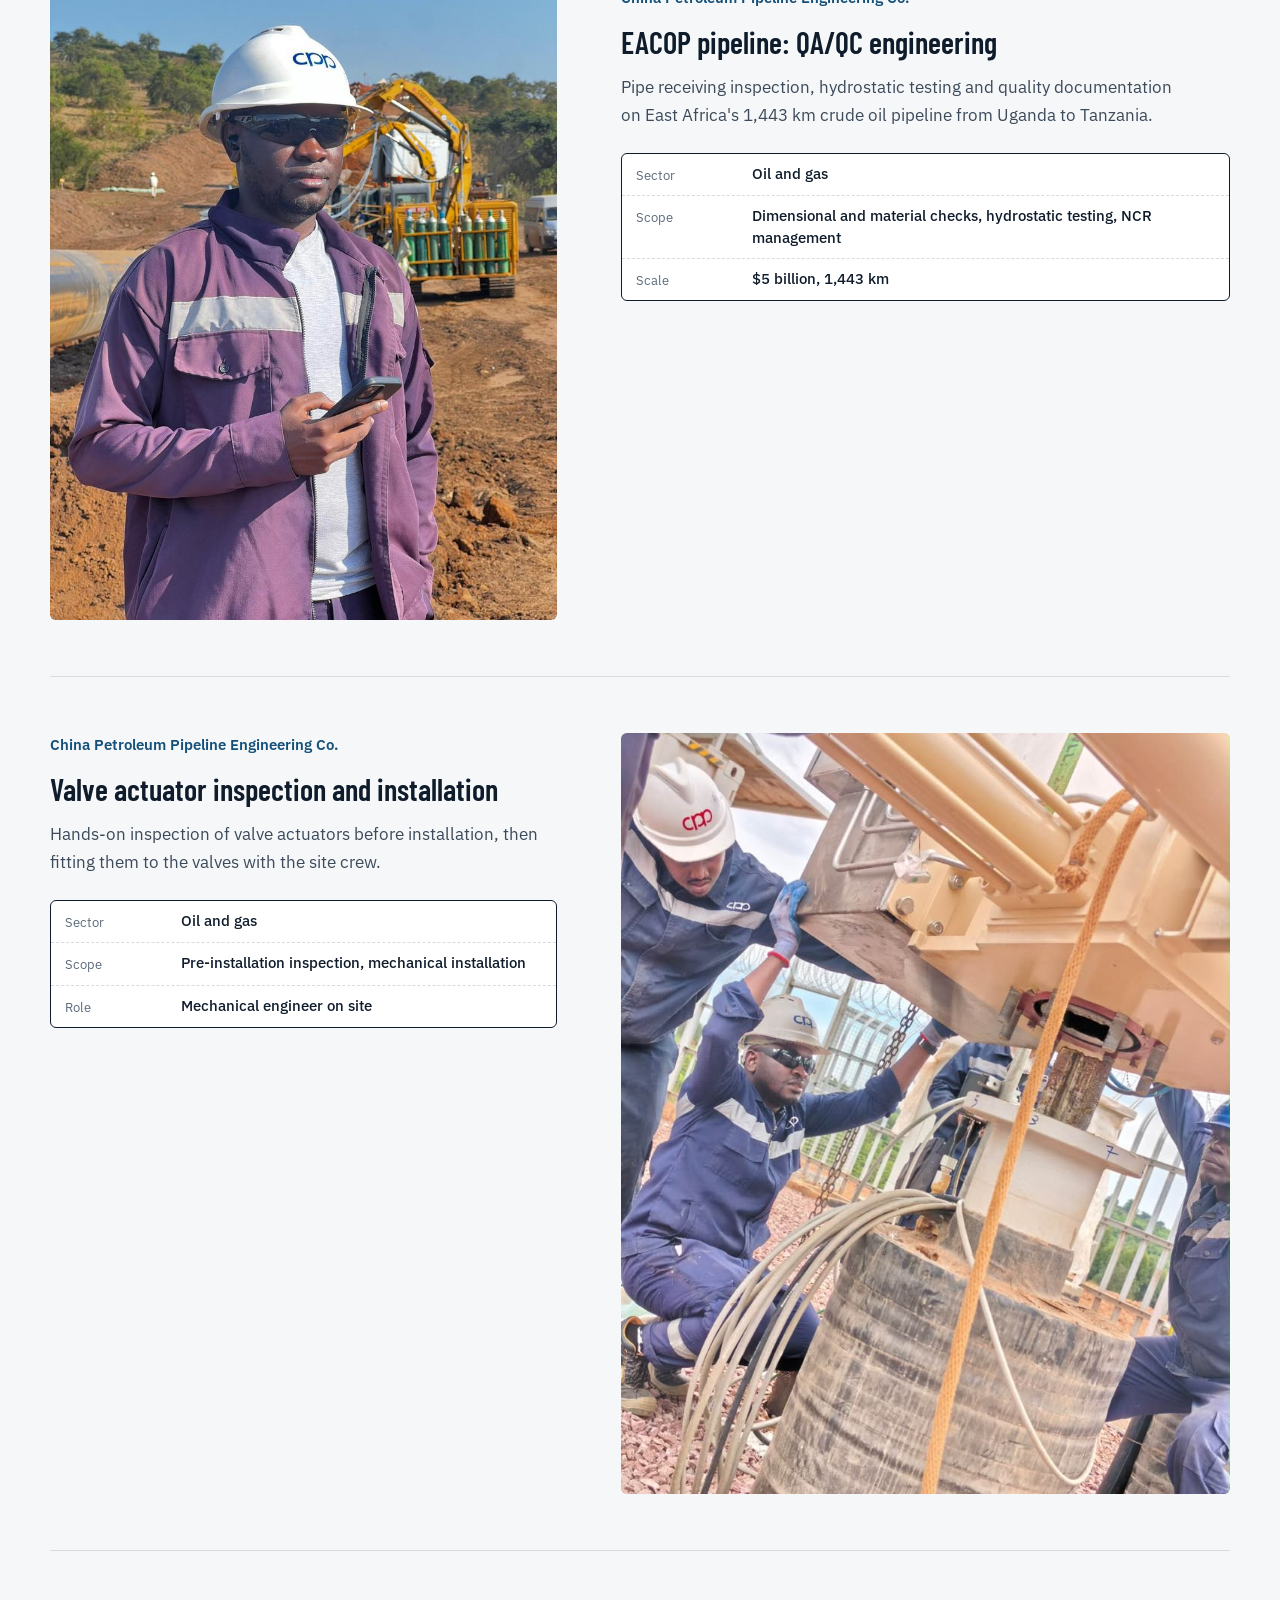
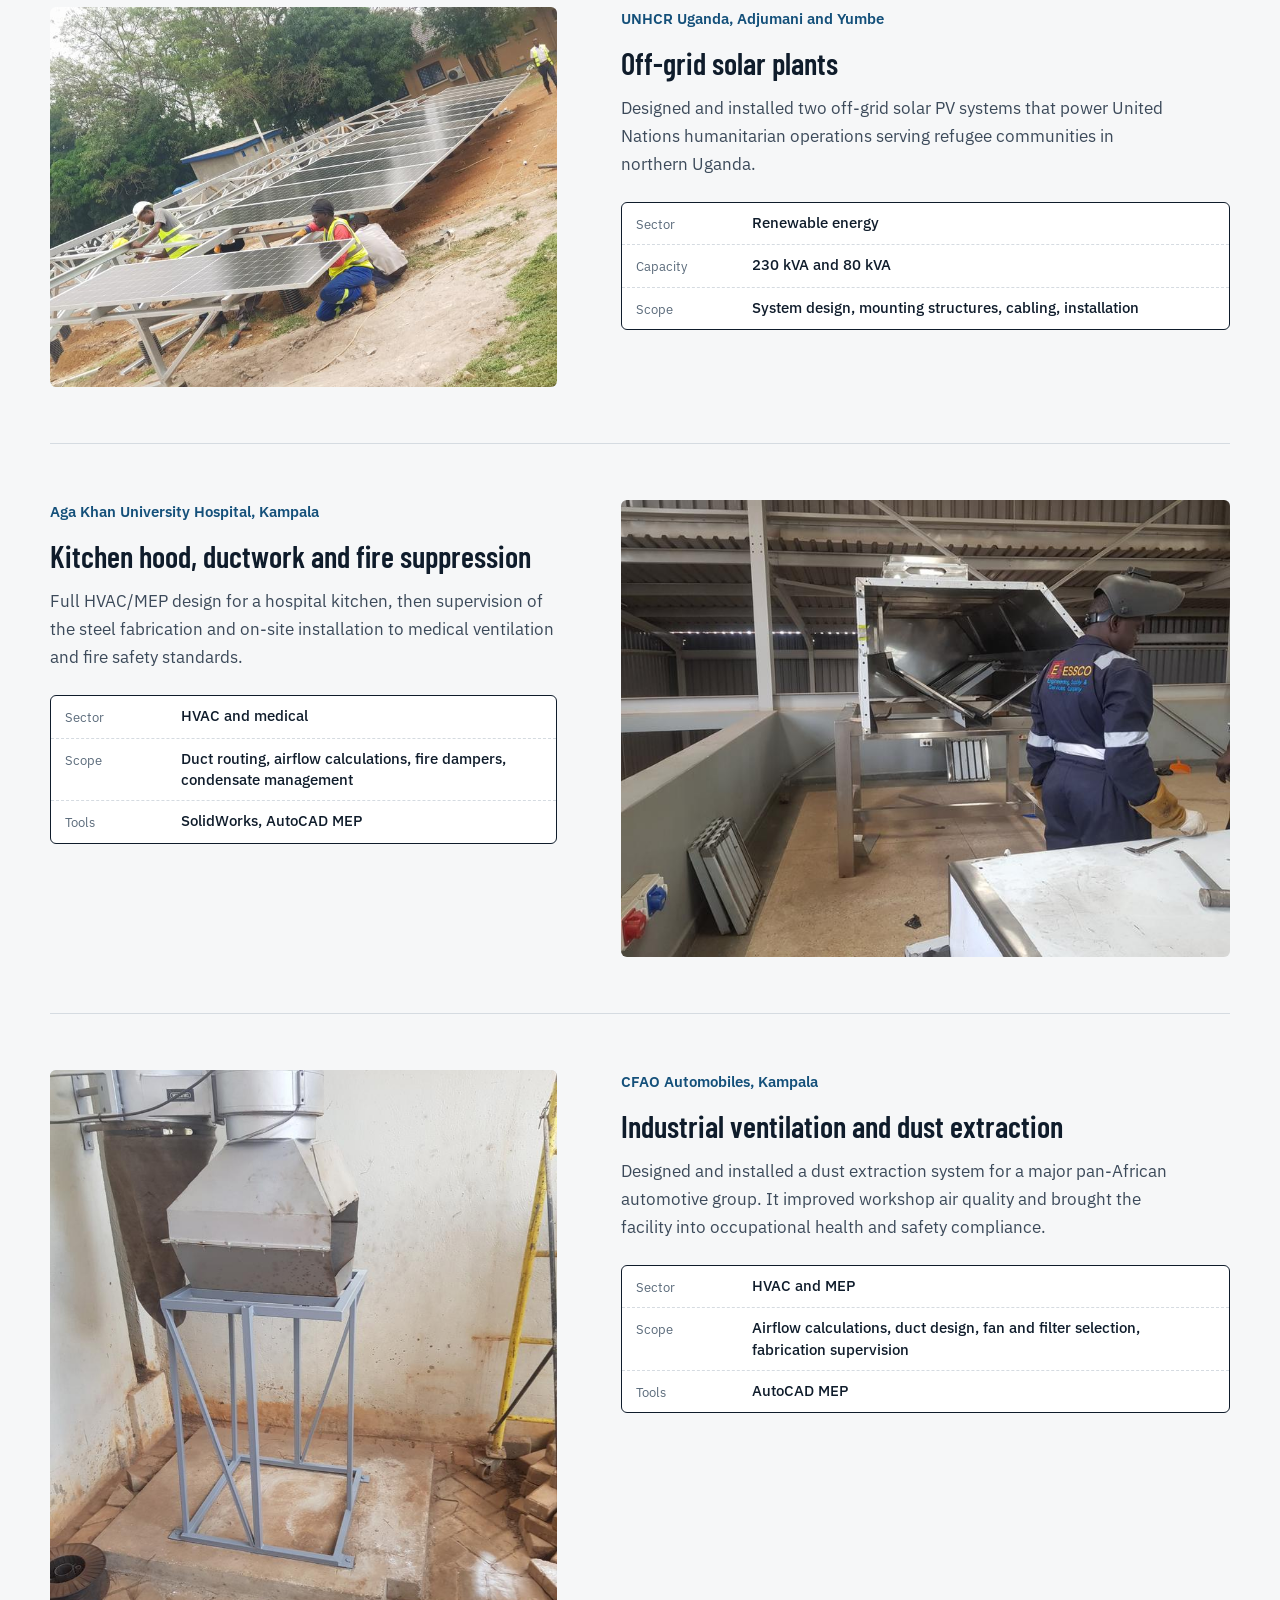
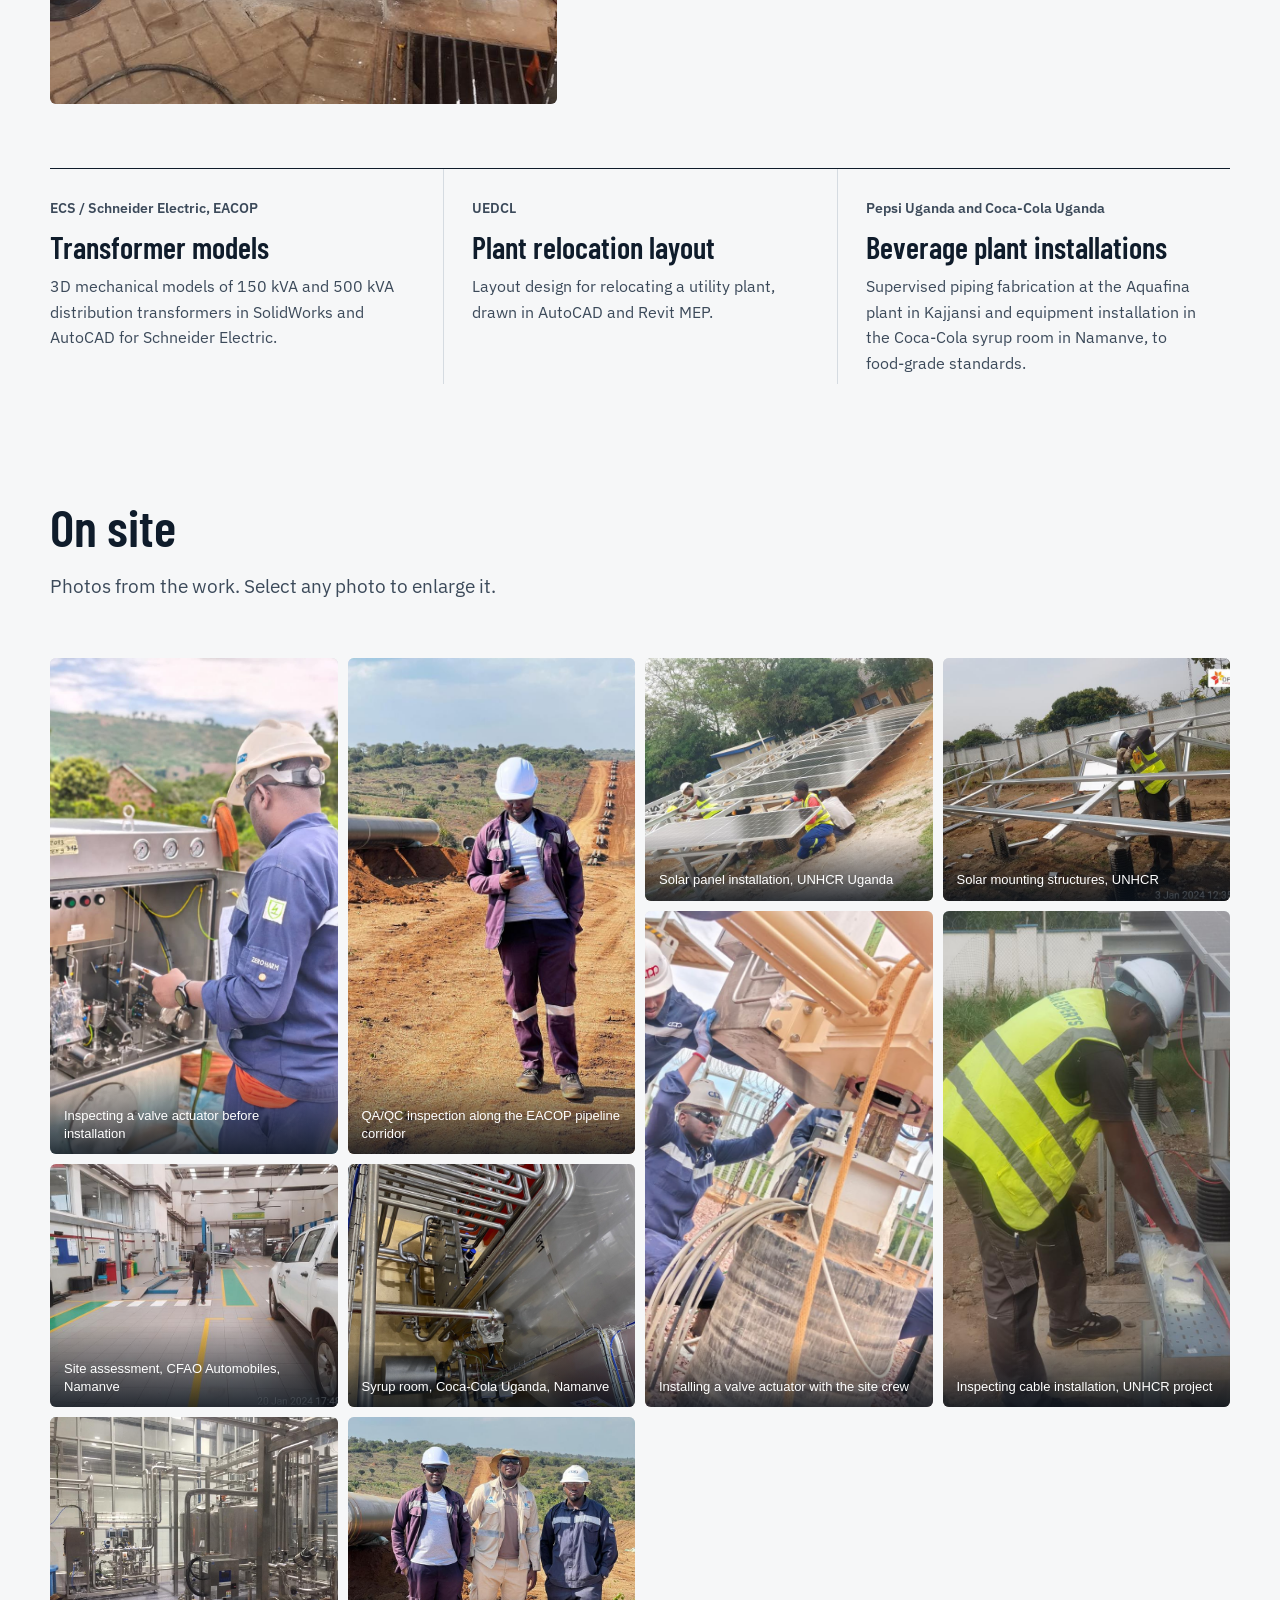
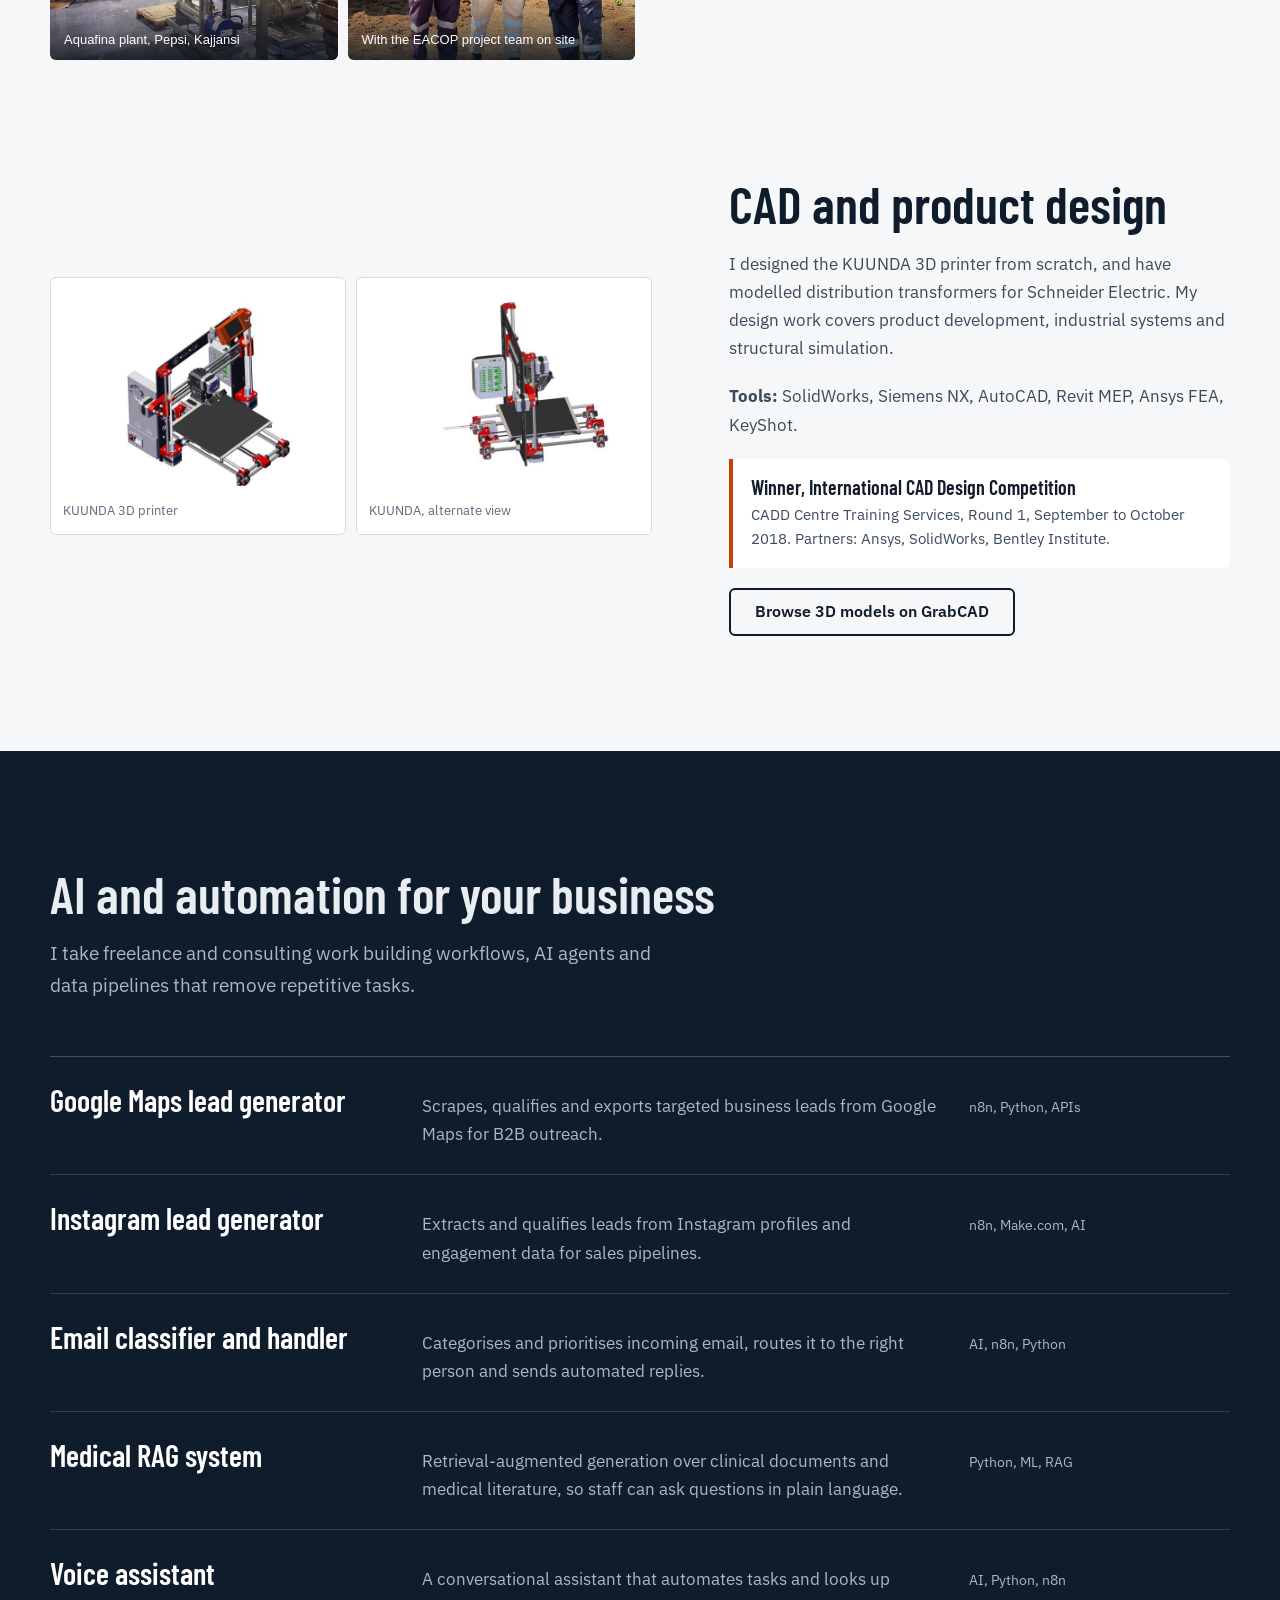
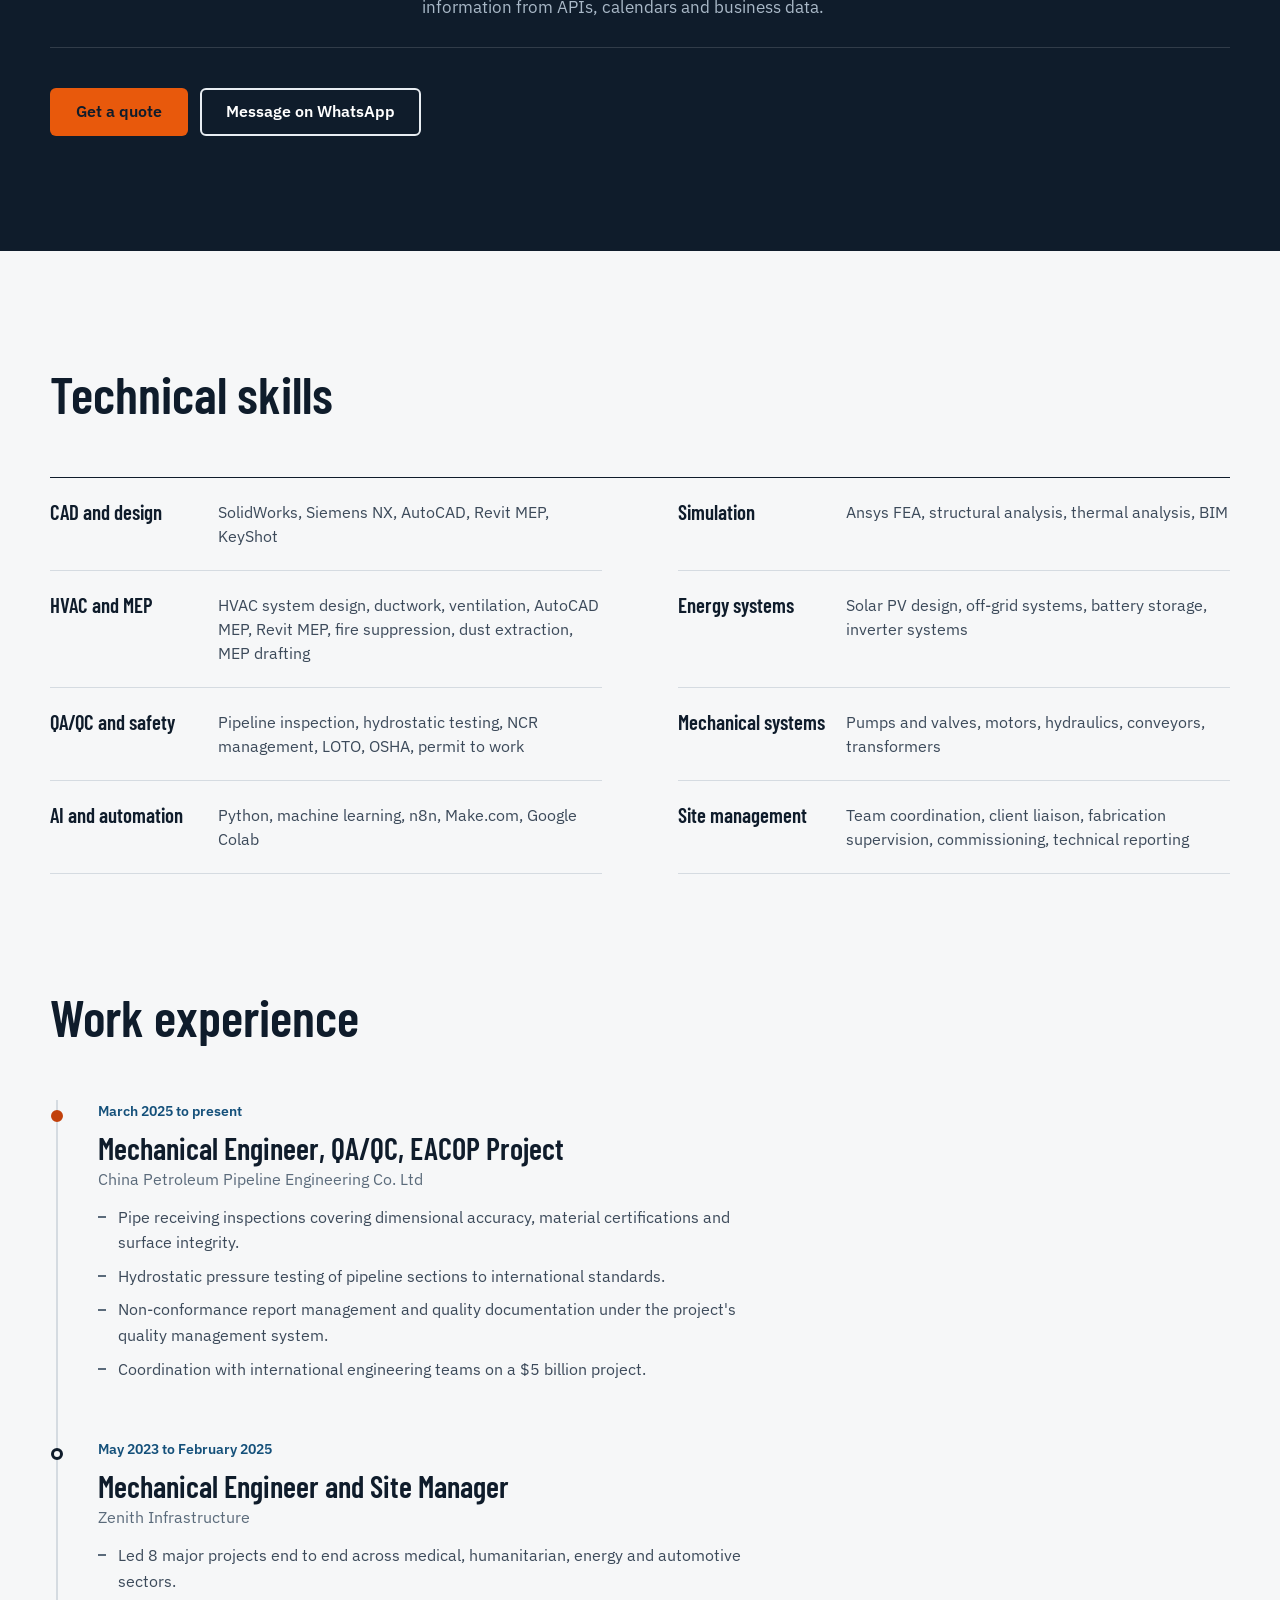
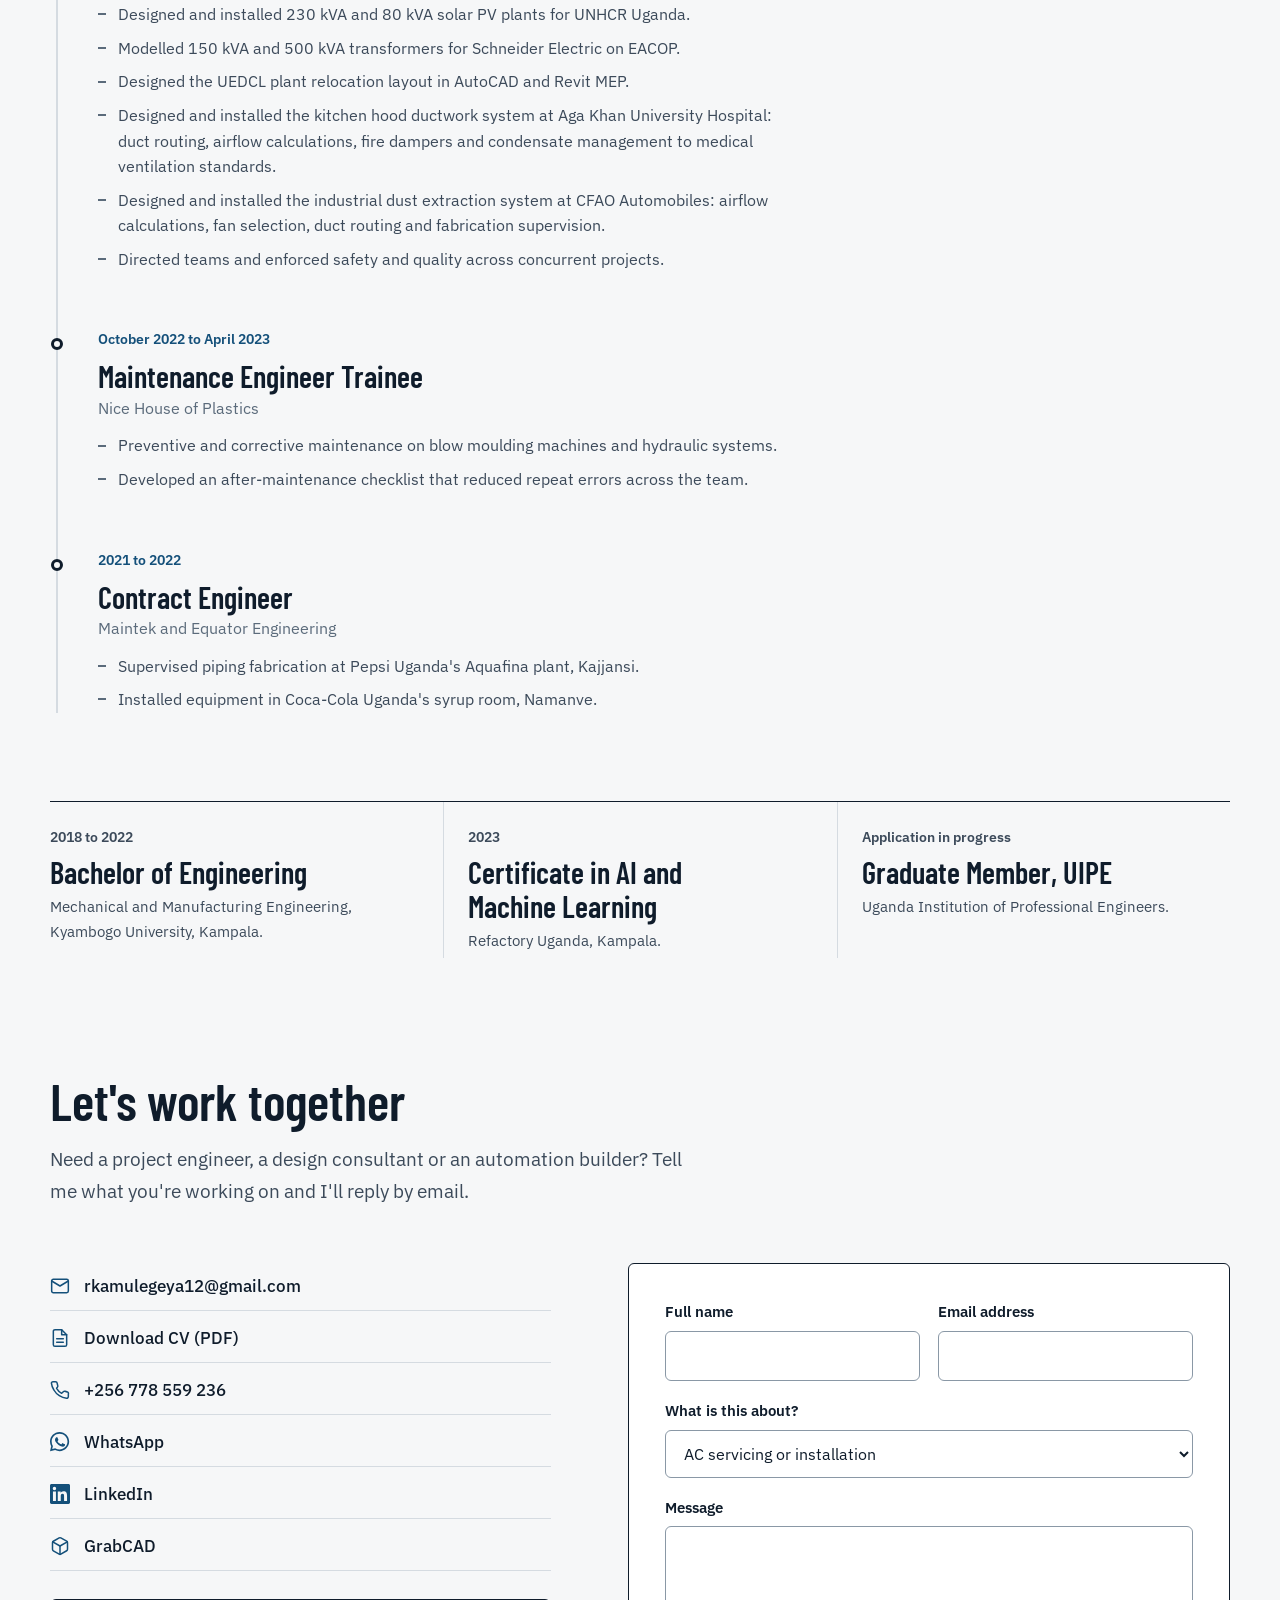
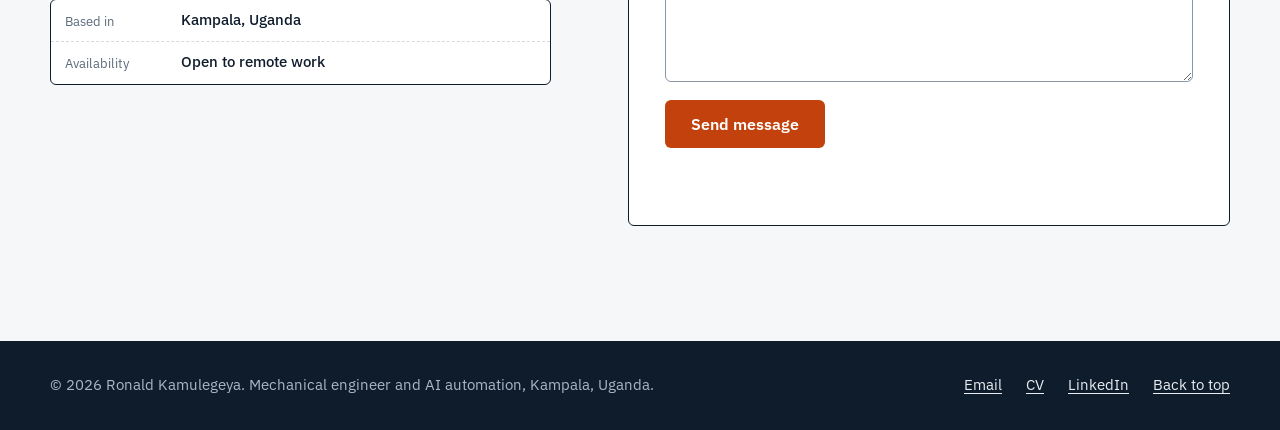
==== commit bfda8bdf: "revamp 3" ====
--- a/index.html
+++ b/index.html
@@ -12,8 +12,8 @@
 
   <meta charset="UTF-8" />
   <meta name="viewport" content="width=device-width, initial-scale=1" />
-  <title>Ronald Kamulegeya | Mechanical Engineer: AC Installation, CAD Design and Equipment Installation, Kampala</title>
-  <meta name="description" content="Mechanical engineer in Kampala, Uganda offering AC unit servicing and installation, mechanical design and CAD, and equipment installation. Request a quote." />
+  <title>Ronald Kamulegeya | AC Installation, CAD Design, Equipment Installation and AI Automation, Kampala</title>
+  <meta name="description" content="Mechanical engineer and AI automation developer in Kampala, Uganda: AC servicing and installation, CAD design, equipment installation and business automation." />
   <meta name="keywords" content="Mechanical Engineer Uganda, EACOP QA/QC, Solar PV design Uganda, HVAC MEP engineer Kampala, SolidWorks, n8n automation, AI automation Uganda" />
   <meta name="author" content="Ronald Kamulegeya" />
   <meta name="robots" content="index, follow" />
@@ -21,11 +21,11 @@
 
   <!-- Social sharing previews -->
   <meta property="og:type" content="website" />
-  <meta property="og:title" content="Ronald Kamulegeya | AC Installation, CAD Design and Equipment Installation, Kampala" />
-  <meta property="og:description" content="AC unit servicing and installation, mechanical design and CAD, and equipment installation from a mechanical engineer in Kampala, Uganda." />
+  <meta property="og:title" content="Ronald Kamulegeya | AC Installation, CAD Design, Equipment Installation and AI Automation" />
+  <meta property="og:description" content="Mechanical engineer and AI automation developer in Kampala, Uganda: AC servicing and installation, CAD design, equipment installation and business automation." />
   <meta name="twitter:card" content="summary_large_image" />
-  <meta name="twitter:title" content="Ronald Kamulegeya | AC Installation, CAD Design and Equipment Installation, Kampala" />
-  <meta name="twitter:description" content="AC unit servicing and installation, mechanical design and CAD, and equipment installation from a mechanical engineer in Kampala, Uganda." />
+  <meta name="twitter:title" content="Ronald Kamulegeya | AC Installation, CAD Design, Equipment Installation and AI Automation" />
+  <meta name="twitter:description" content="Mechanical engineer and AI automation developer in Kampala, Uganda: AC servicing and installation, CAD design, equipment installation and business automation." />
   <meta name="twitter:image" content="https://stately-tiramisu-898826.netlify.app/images/valve-actuator-inspection.jpg" />
   <meta property="og:url" content="https://stately-tiramisu-898826.netlify.app/" />
   <meta property="og:site_name" content="Ronald Kamulegeya" />
@@ -178,9 +178,9 @@
       <div class="wrap">
         <div class="section-head">
           <h2>Services I offer</h2>
-          <p class="lead">Hands-on mechanical engineering for homes, businesses and contractors, based in Kampala.</p>
-        </div>
-        <div class="more-work">
+          <p class="lead">Hands-on mechanical engineering and business automation for homes, companies and contractors, based in Kampala.</p>
+        </div>
+        <div class="more-work services-grid">
           <article>
             <p class="project-client">Air conditioning</p>
             <h3>AC unit servicing and installation</h3>
@@ -212,6 +212,18 @@
               <li>Plant equipment installation and commissioning</li>
               <li>Pre-installation inspection and QA/QC</li>
             </ul>
+          </article>
+          <article>
+            <p class="project-client">Automation</p>
+            <h3>AI automation for businesses</h3>
+            <p>Custom workflows and AI tools that take repetitive work off your team and help you reach more customers.</p>
+            <ul class="svc-list">
+              <li>Lead generation from Google Maps and Instagram</li>
+              <li>Email sorting and automated replies</li>
+              <li>AI chatbots, voice assistants and document search</li>
+              <li>Built with n8n, Make.com and Python</li>
+            </ul>
+            <p><a href="#automation">See automation examples</a></p>
           </article>
         </div>
         <div class="actions" style="margin-top:36px">
--- a/css/style.css
+++ b/css/style.css
@@ -190,6 +190,12 @@
 .more-work p { color: var(--ink-2); font-size: .9688rem; }
 .more-work .project-client { font-size: .875rem; }
 
+.services-grid { grid-template-columns: repeat(2, minmax(0, 1fr)); }
+.services-grid article { padding: 28px 28px 32px 0; }
+.services-grid article:nth-child(odd) { padding-left: 0; border-left: 0; }
+.services-grid article:nth-child(even) { padding-left: 28px; border-left: 1px solid var(--line); }
+.services-grid article:nth-child(n+3) { border-top: 1px solid var(--line); }
+
 .svc-list { display: grid; gap: 6px; margin-top: 4px; font-size: .9375rem; color: var(--ink-2); }
 .svc-list li { position: relative; padding-left: 18px; line-height: 1.5; }
 .svc-list li::before { content: ""; position: absolute; left: 0; top: .72em; width: 8px; height: 2px; background: var(--signal); }
--- a/css/responsive.css
+++ b/css/responsive.css
@@ -32,6 +32,8 @@
   .more-work, .education { grid-template-columns: 1fr; }
   .more-work article, .education article { padding: 22px 0; }
   .more-work article + article, .education article + article { padding-left: 0; border-left: 0; border-top: 1px solid var(--line); }
+  .services-grid article:nth-child(n) { padding: 22px 0; border-left: 0; border-top: 1px solid var(--line); }
+  .services-grid article:first-child { border-top: 0; }
   .skills { grid-template-columns: 1fr; }
   .skill { grid-template-columns: 9.5rem minmax(0, 1fr); }
 }
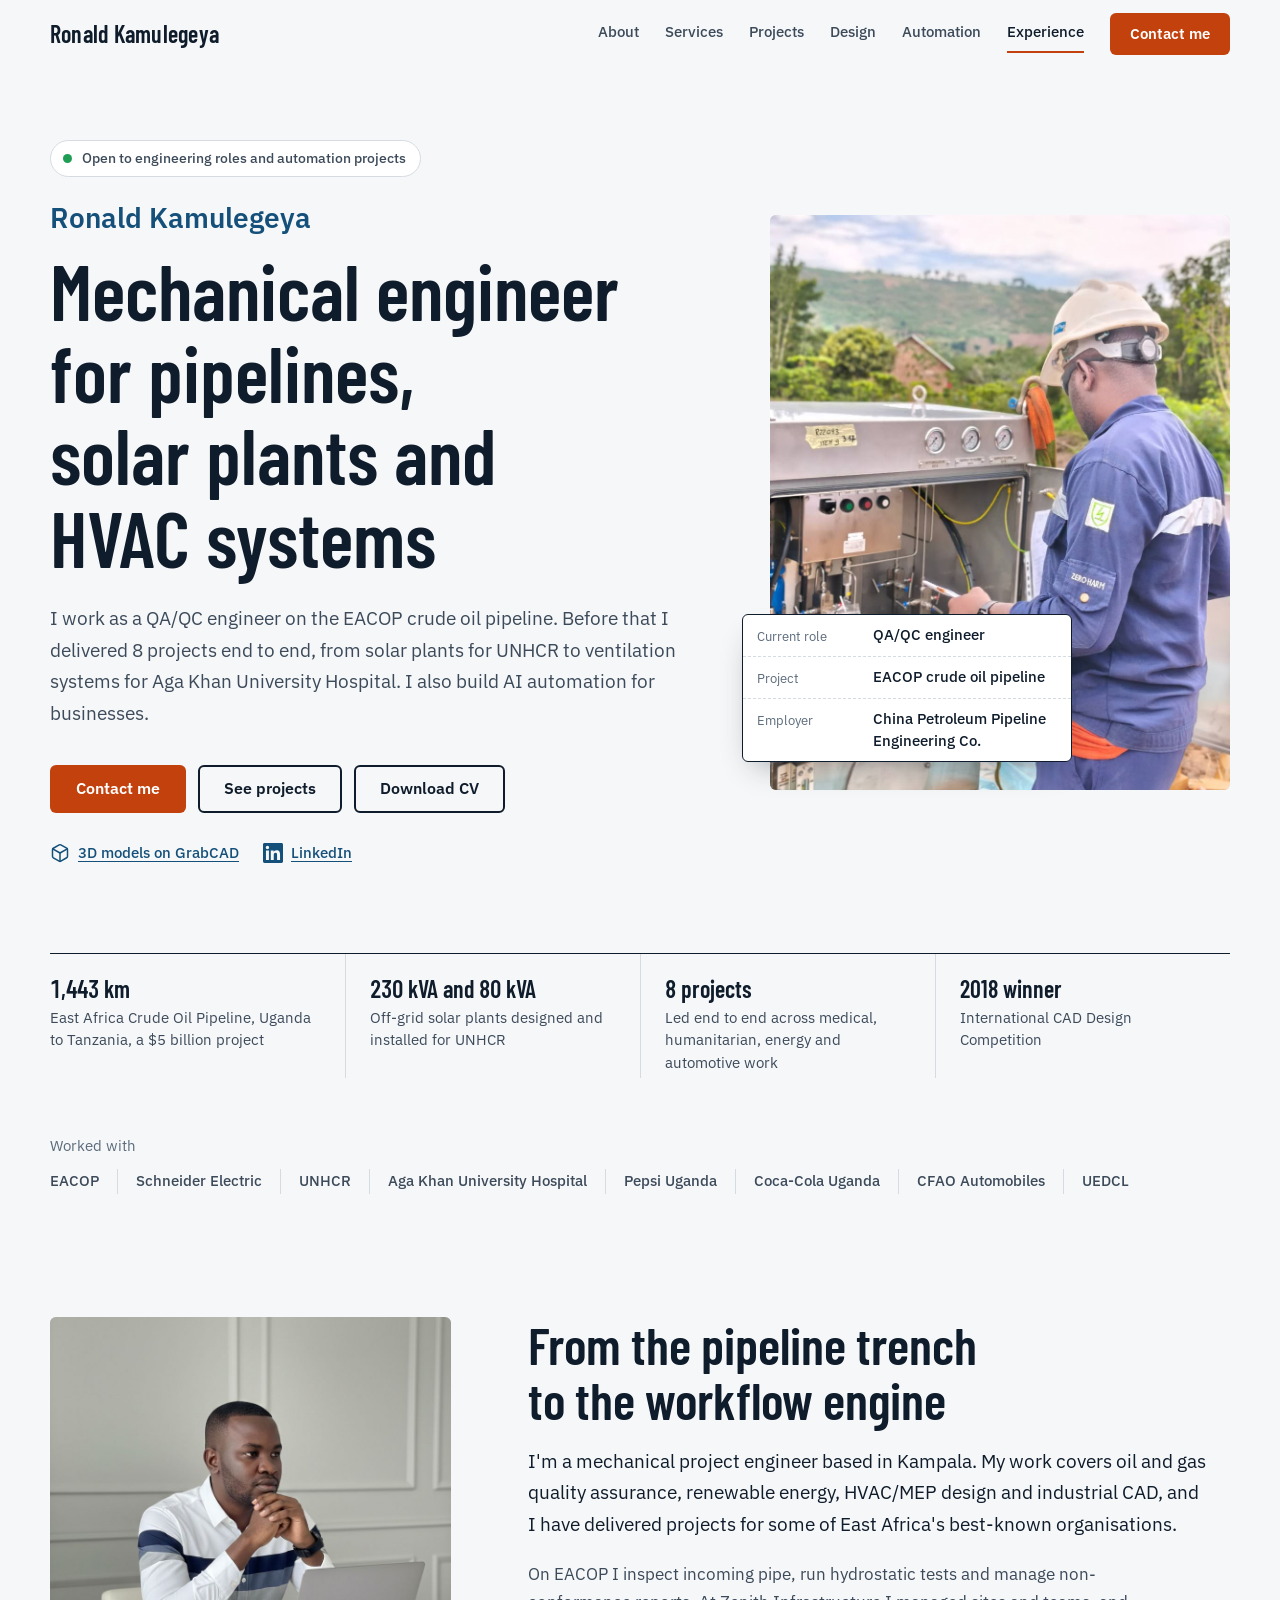
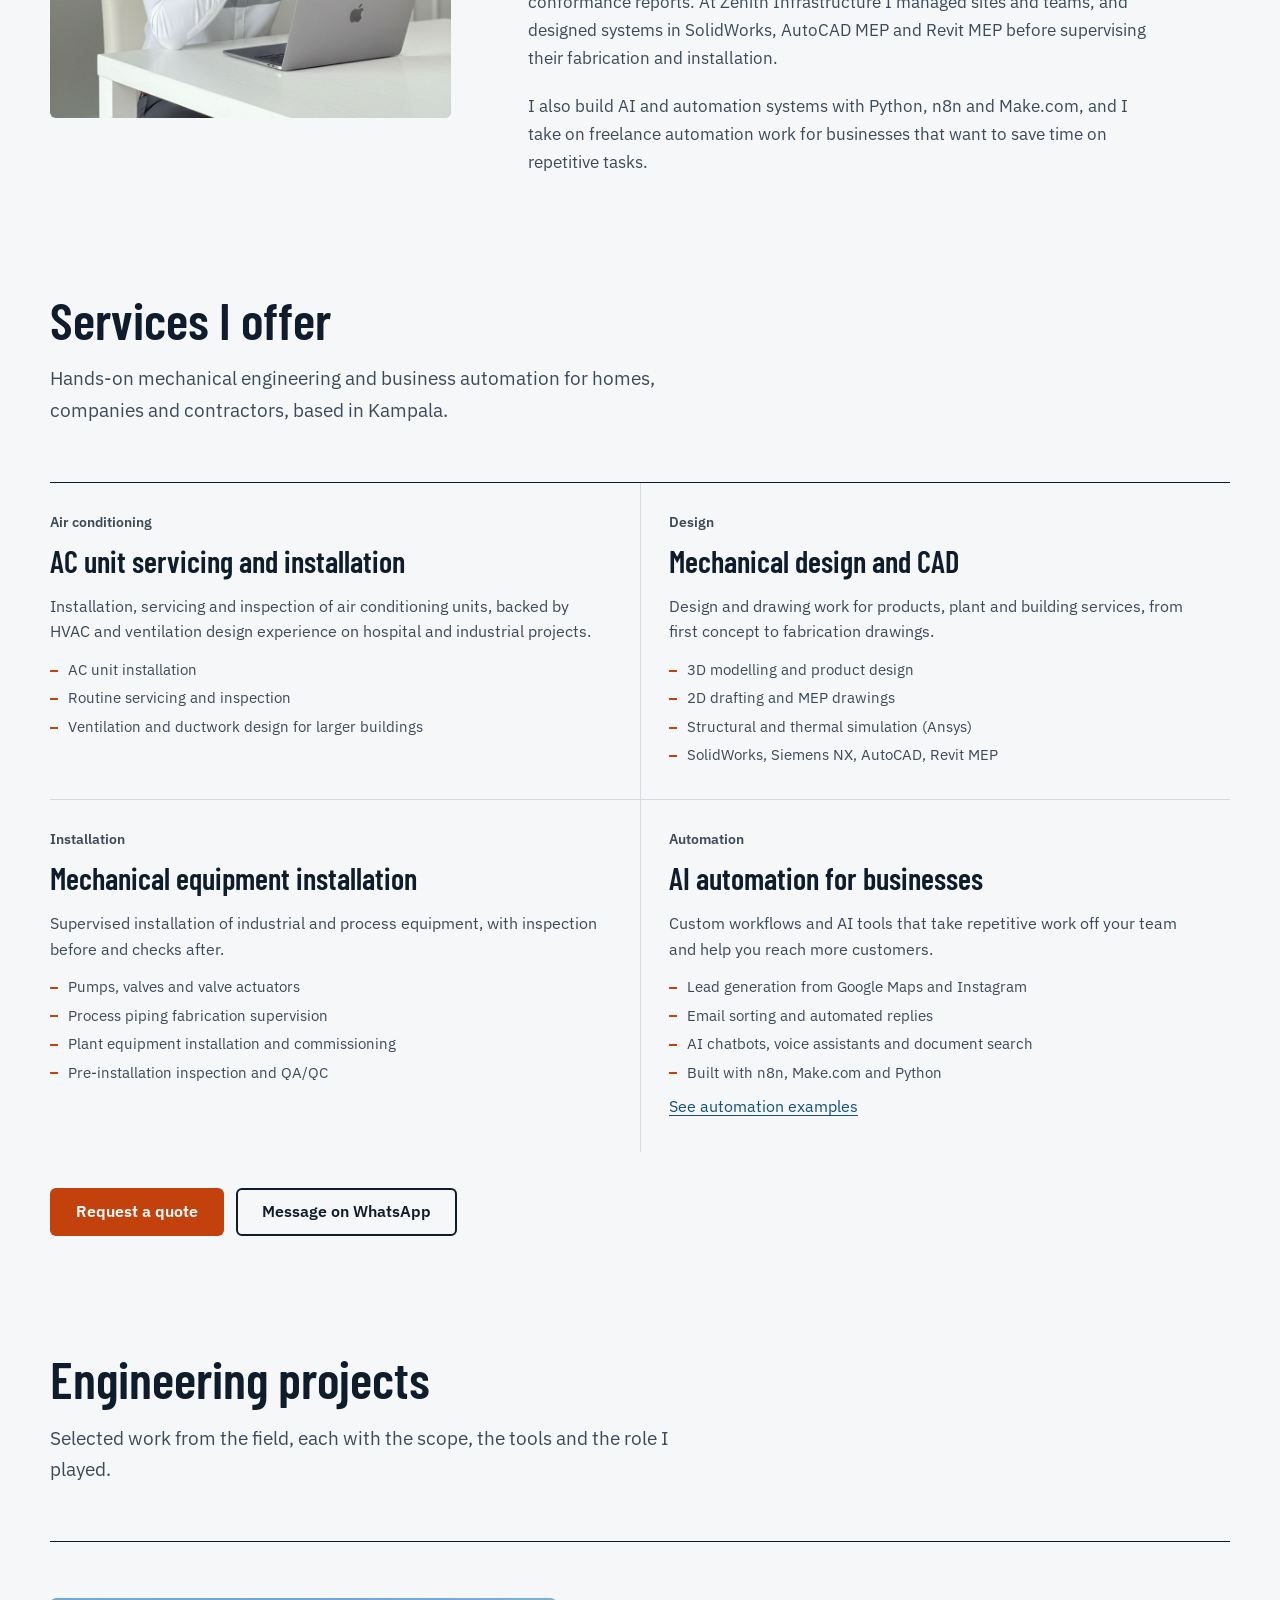
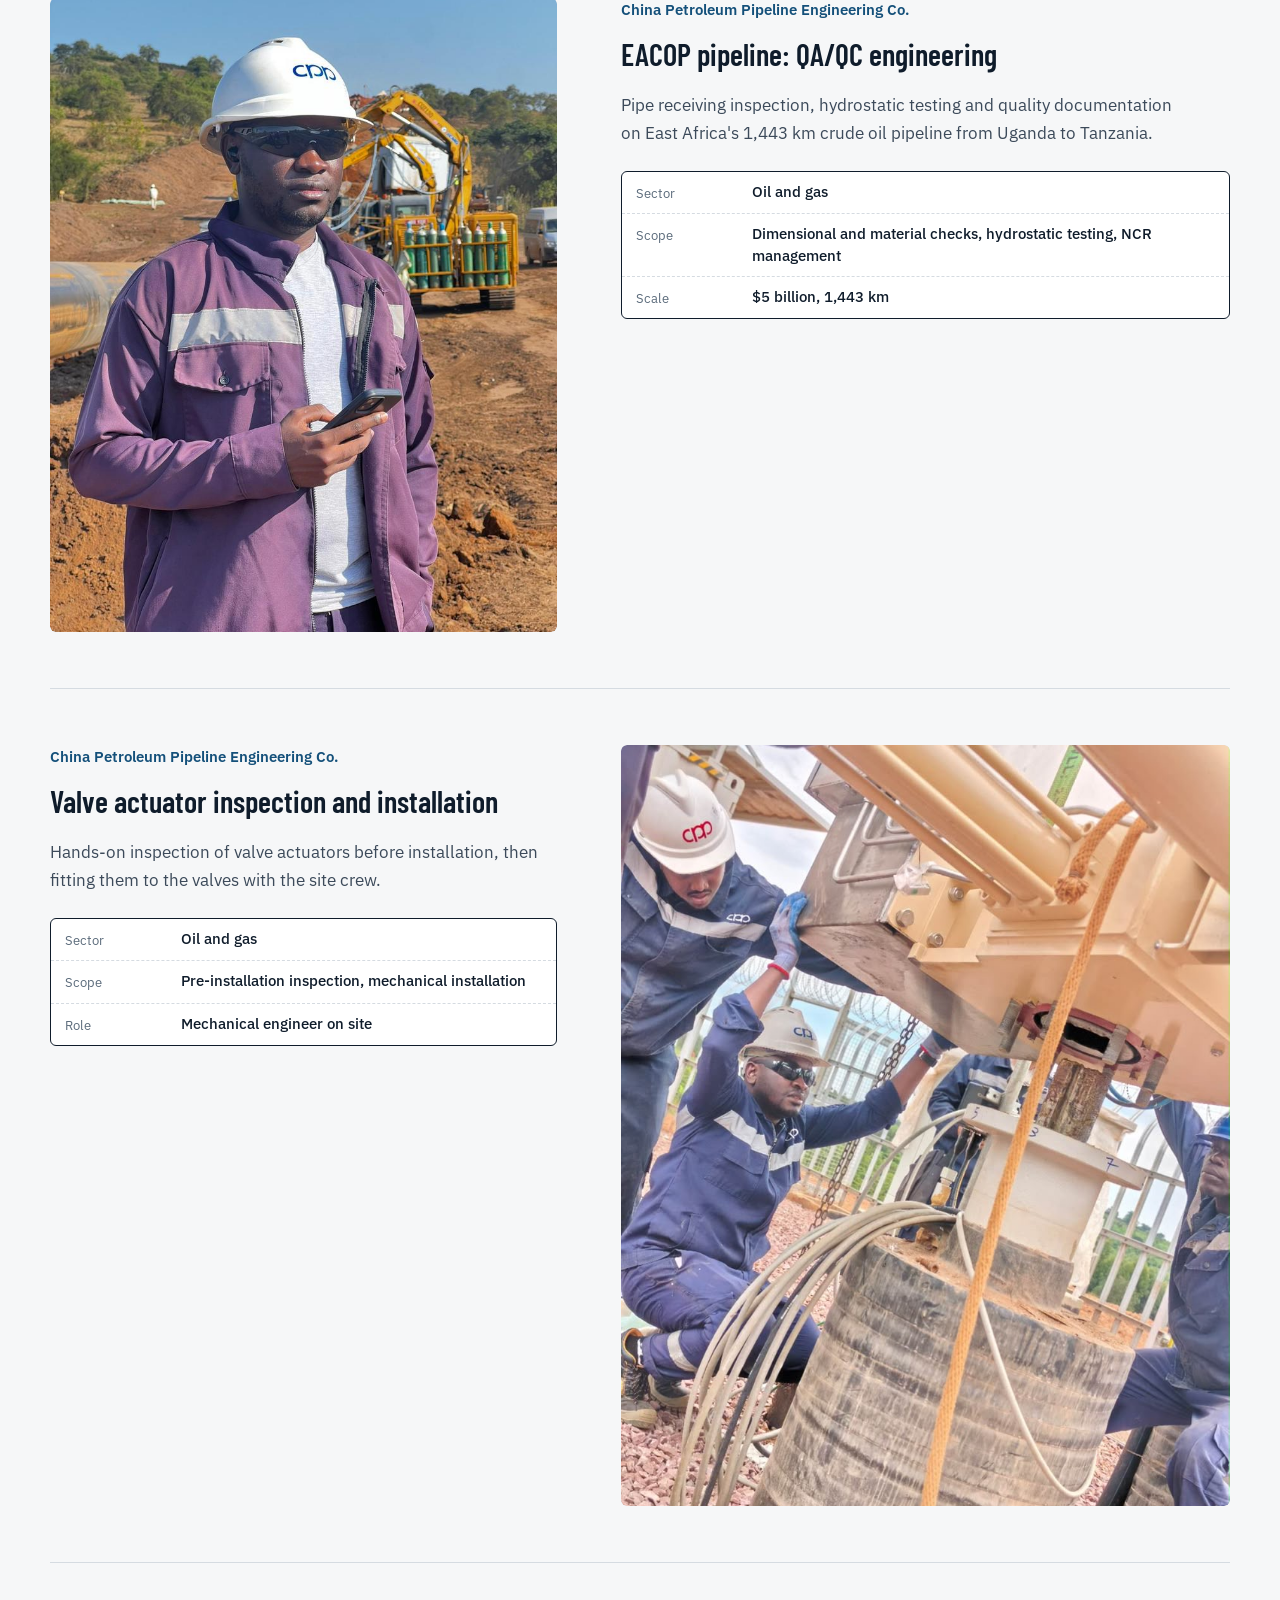
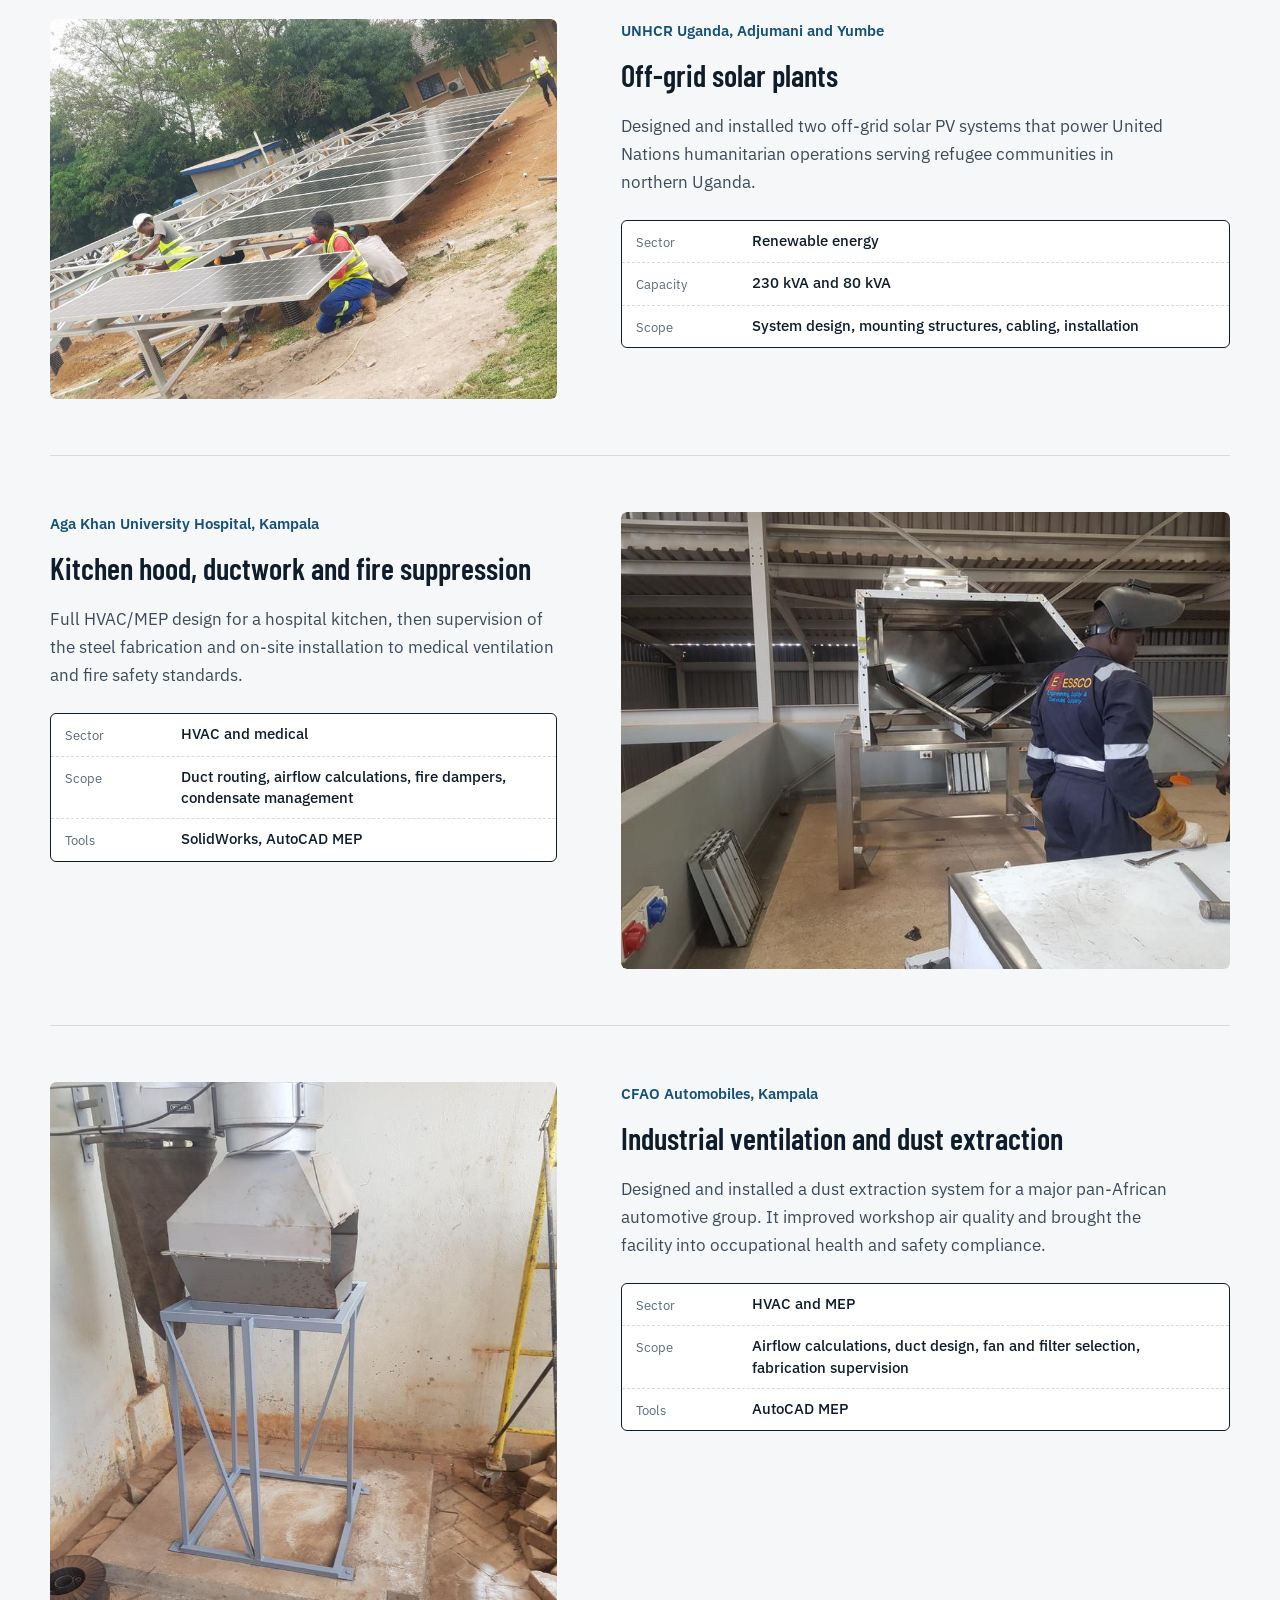
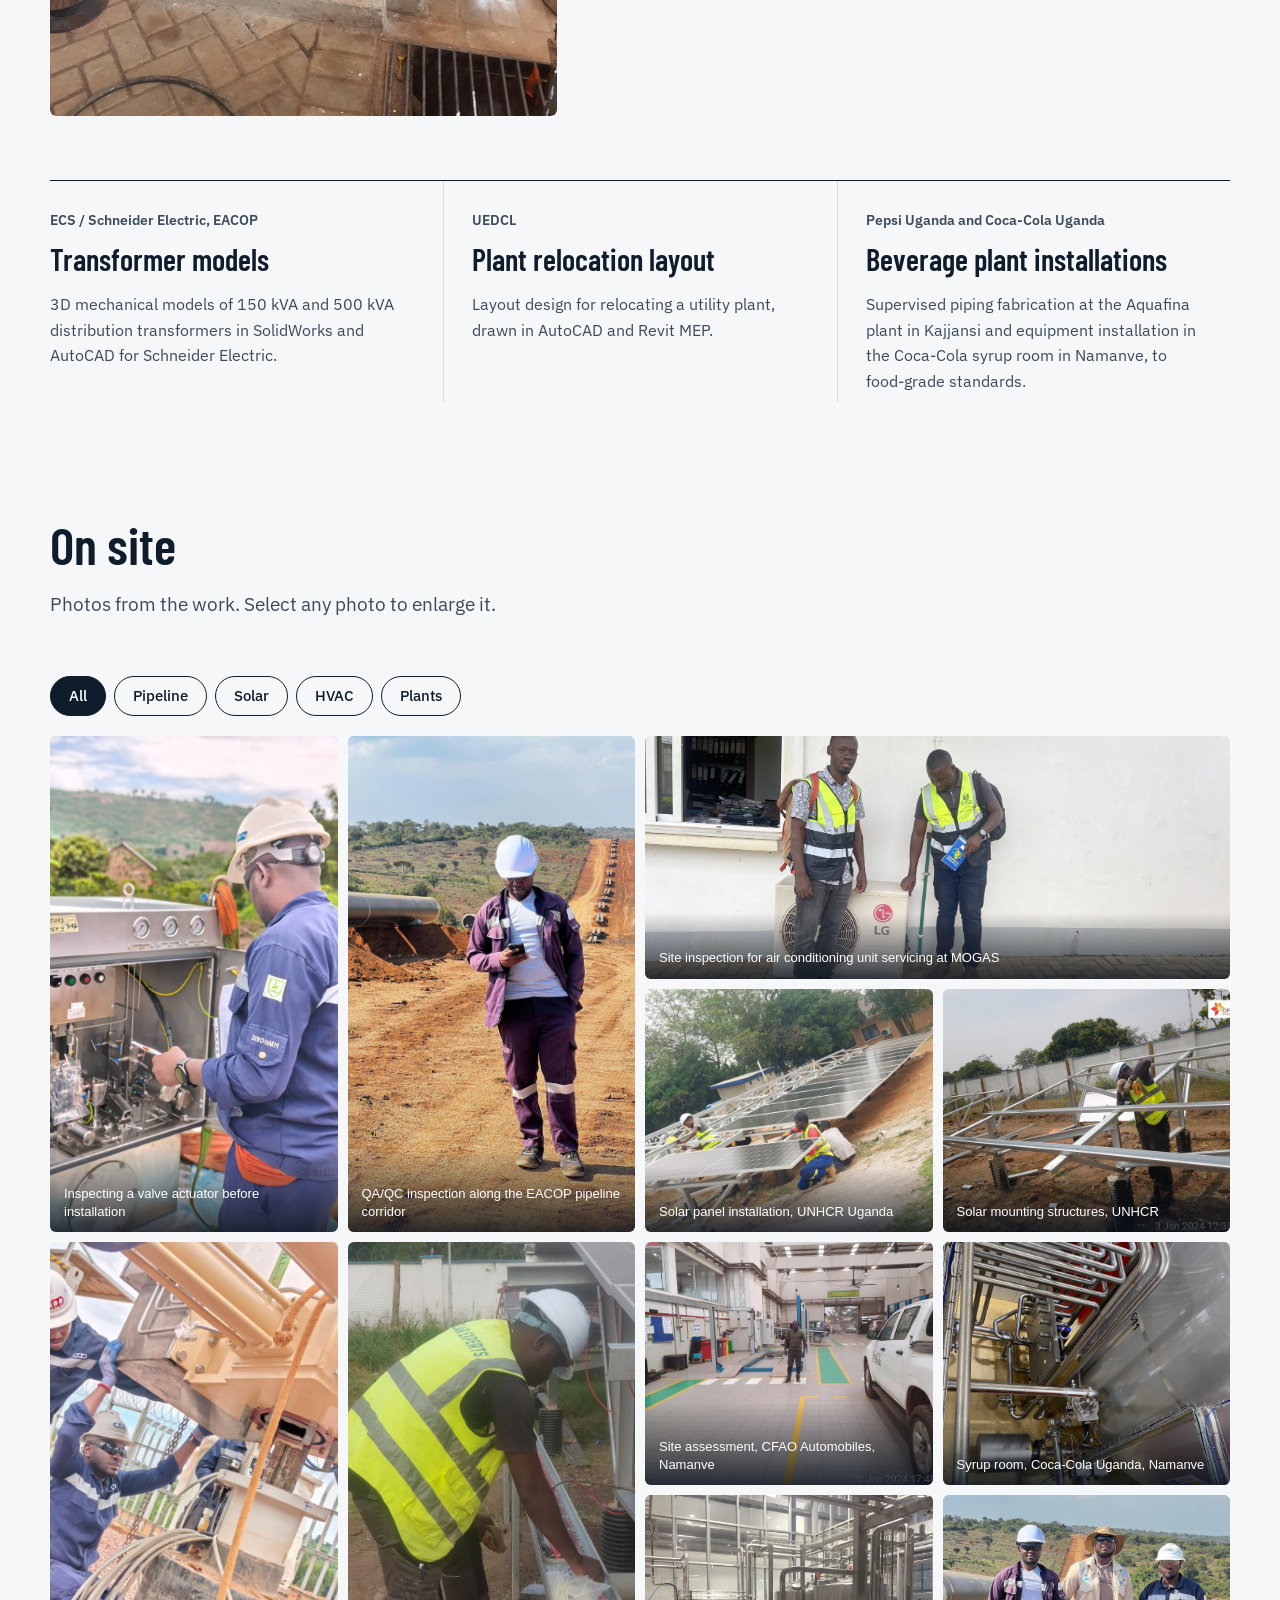
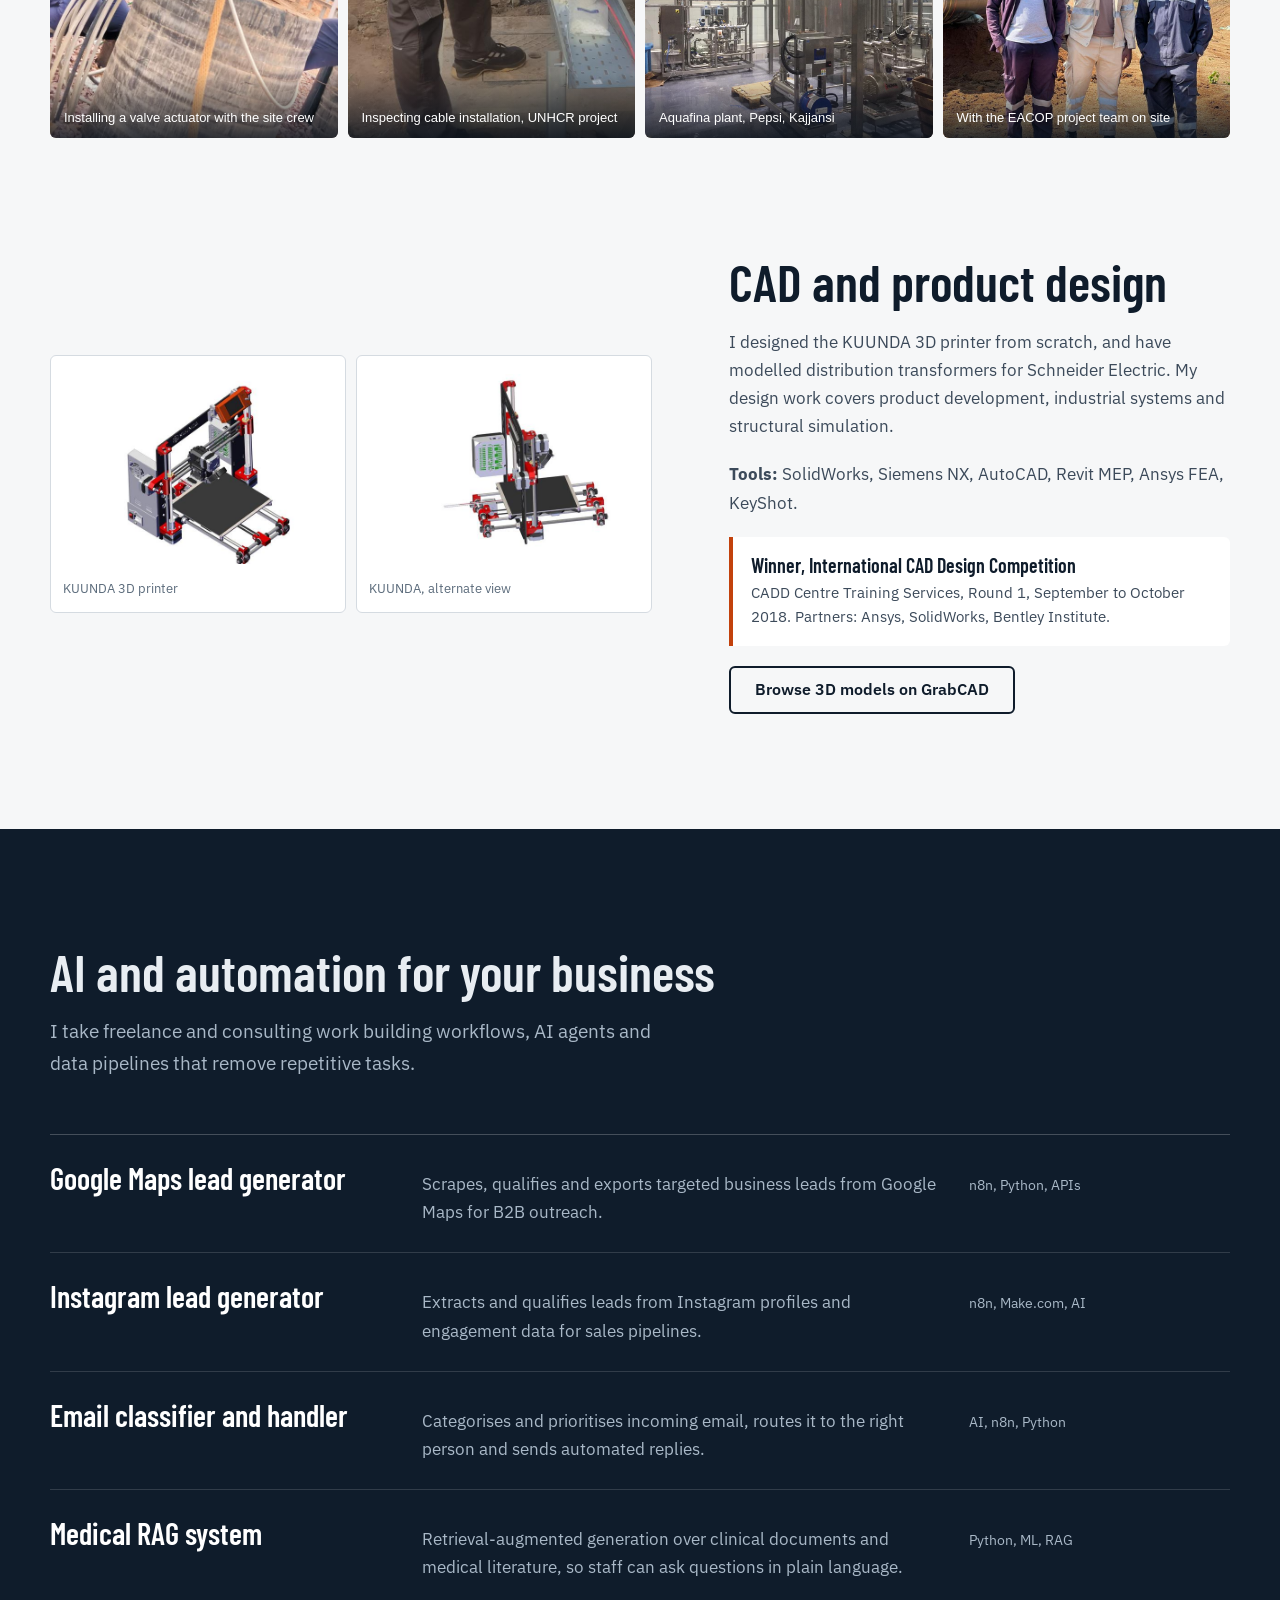
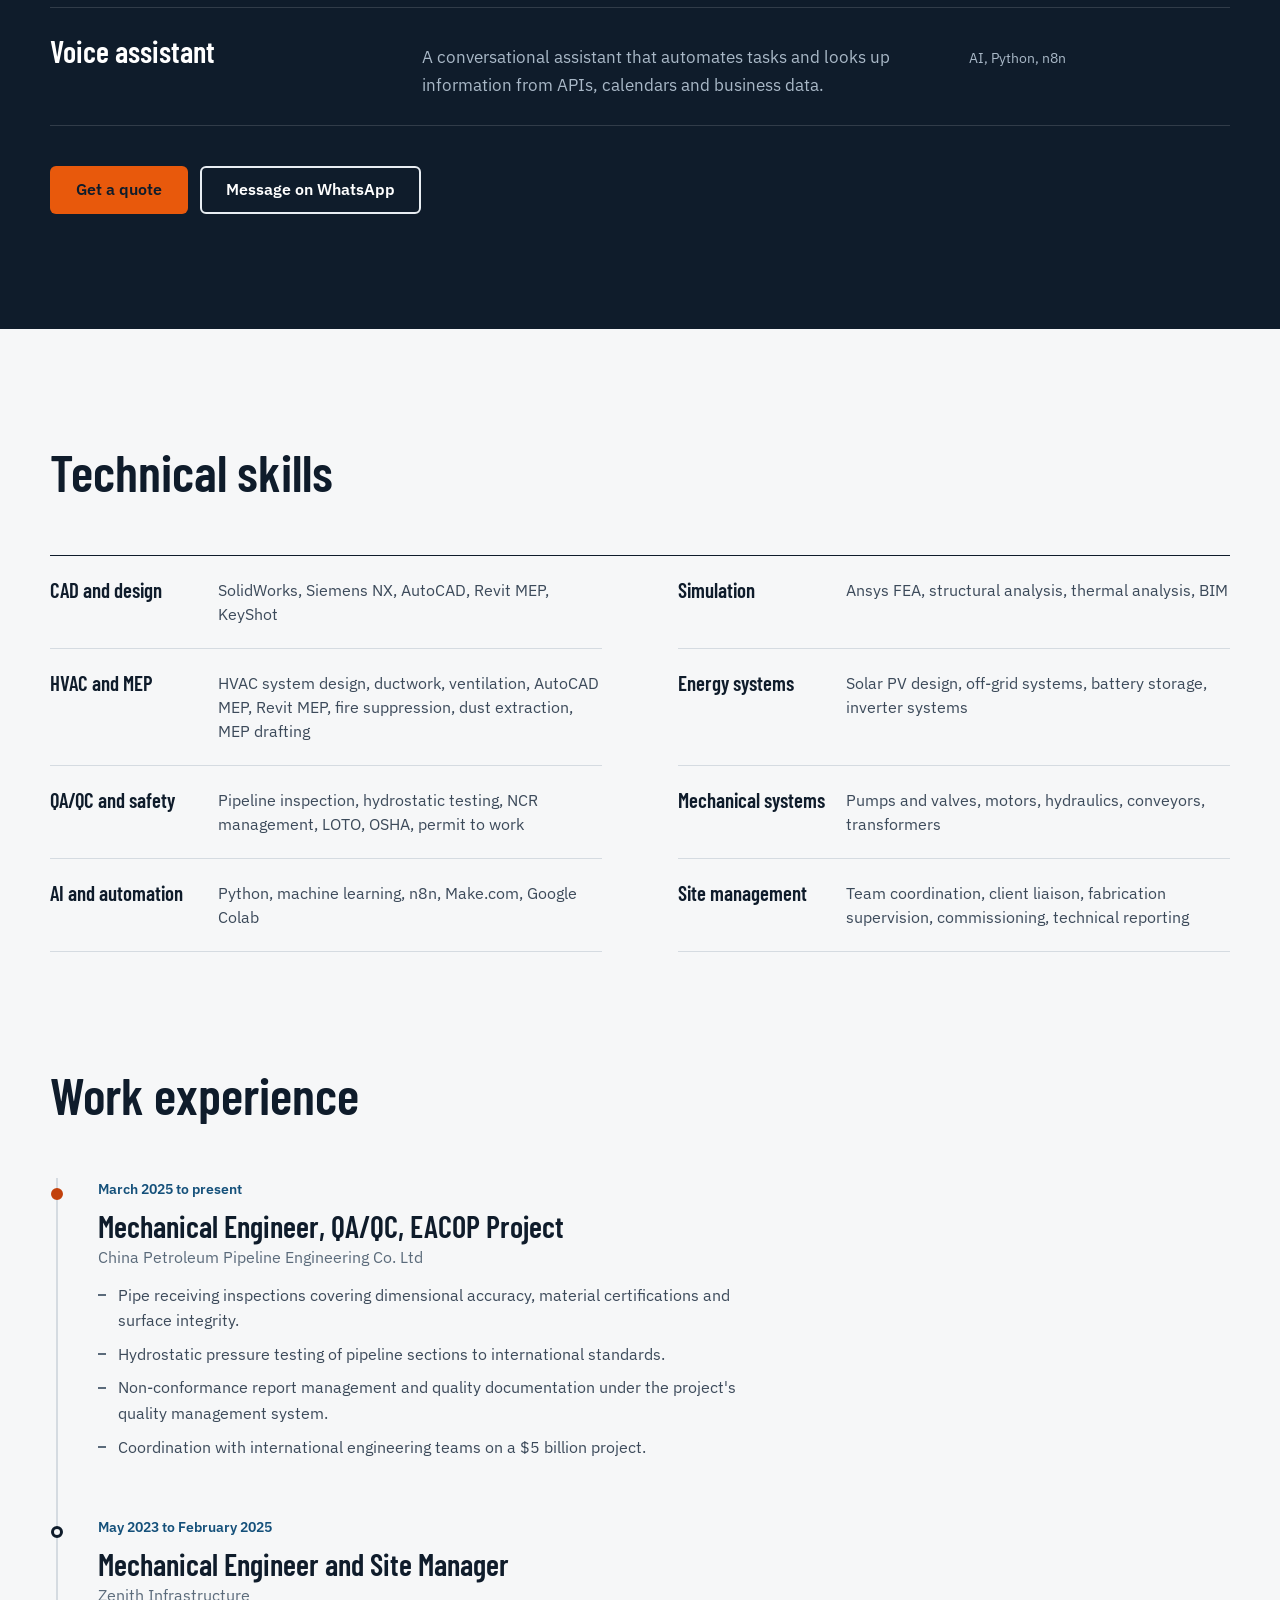
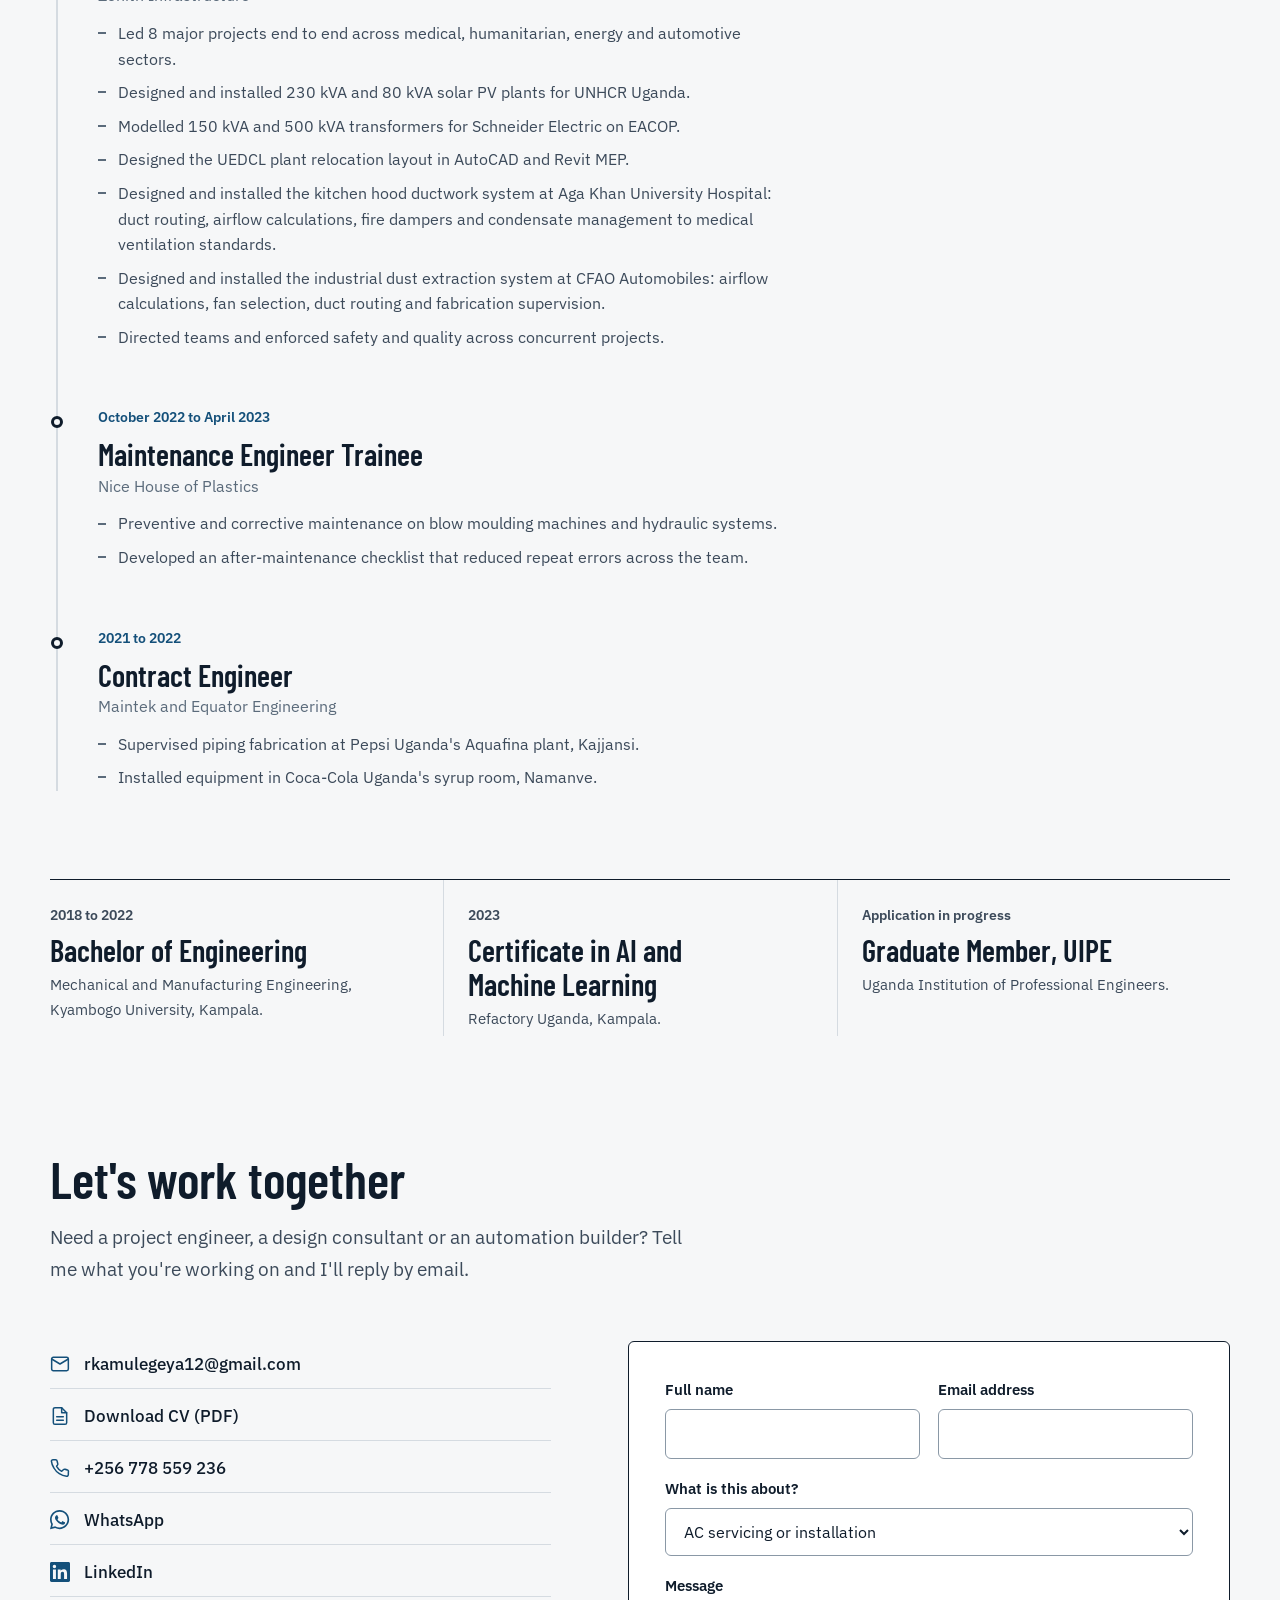
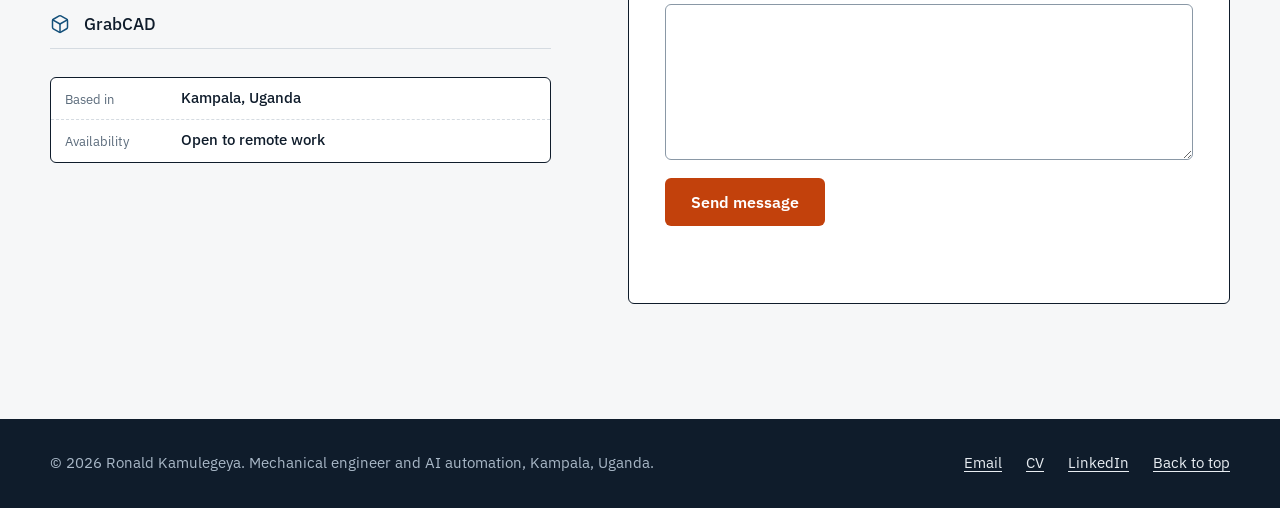
==== commit 1e38d25b: "Revamp 5" ====
--- a/index.html
+++ b/index.html
@@ -18,6 +18,7 @@
   <meta name="author" content="Ronald Kamulegeya" />
   <meta name="robots" content="index, follow" />
   <meta name="theme-color" content="#0f1c2b" />
+  <script>document.documentElement.classList.add('js')</script>
 
   <!-- Social sharing previews -->
   <meta property="og:type" content="website" />
@@ -84,6 +85,7 @@
   </svg>
 
   <a class="skip-link" href="#main">Skip to content</a>
+  <div class="progress" id="progress" aria-hidden="true"></div>
 
   <header class="site-header">
     <div class="wrap nav">
@@ -136,9 +138,9 @@
         </div>
 
         <ul class="facts">
-          <li><strong>1,443 km</strong>East Africa Crude Oil Pipeline, Uganda to Tanzania, a $5 billion project</li>
-          <li><strong>230 kVA and 80 kVA</strong>Off-grid solar plants designed and installed for UNHCR</li>
-          <li><strong>8 projects</strong>Led end to end across medical, humanitarian, energy and automotive work</li>
+          <li><strong><span data-count="1443">1,443</span> km</strong>East Africa Crude Oil Pipeline, Uganda to Tanzania, a $5 billion project</li>
+          <li><strong><span data-count="230">230</span> kVA and <span data-count="80">80</span> kVA</strong>Off-grid solar plants designed and installed for UNHCR</li>
+          <li><strong><span data-count="8">8</span> projects</strong>Led end to end across medical, humanitarian, energy and automotive work</li>
           <li><strong>2018 winner</strong>International CAD Design Competition</li>
         </ul>
 
@@ -347,6 +349,13 @@
         <div class="section-head">
           <h2>On site</h2>
           <p class="lead">Photos from the work. Select any photo to enlarge it.</p>
+        </div>
+        <div class="chips" role="group" aria-label="Filter photos by type of work">
+          <button type="button" class="chip" data-filter="all" aria-pressed="true">All</button>
+          <button type="button" class="chip" data-filter="pipeline" aria-pressed="false">Pipeline</button>
+          <button type="button" class="chip" data-filter="solar" aria-pressed="false">Solar</button>
+          <button type="button" class="chip" data-filter="hvac" aria-pressed="false">HVAC</button>
+          <button type="button" class="chip" data-filter="plants" aria-pressed="false">Plants</button>
         </div>
         <ul class="gallery">
           <li class="tall"><button class="shot" type="button"><img src="images/valve-actuator-inspection.jpg" loading="lazy" alt="Inspecting a valve actuator control cabinet" /><span>Inspecting a valve actuator before installation</span></button></li>
@@ -591,8 +600,12 @@
     </div>
   </footer>
 
+  <button type="button" class="to-top" id="toTop" aria-label="Back to top"><svg class="icon icon-stroke" aria-hidden="true" viewBox="0 0 24 24"><polyline points="6 14 12 8 18 14"/></svg></button>
+
   <dialog class="lightbox" id="lightbox" aria-label="Photo viewer">
     <button type="button" class="lightbox-close" aria-label="Close photo">&times;</button>
+    <button type="button" class="lb-nav lb-prev" aria-label="Previous photo">&#8249;</button>
+    <button type="button" class="lb-nav lb-next" aria-label="Next photo">&#8250;</button>
     <figure>
       <img alt="" />
       <figcaption></figcaption>
--- a/css/style.css
+++ b/css/style.css
@@ -301,6 +301,28 @@
 .form .btn { justify-self: start; }
 .form .btn[disabled] { opacity: .65; cursor: progress; }
 
+/* ---------- Interactive extras ---------- */
+.progress { position: fixed; top: 0; left: 0; right: 0; height: 3px; z-index: 300; background: var(--signal); transform-origin: 0 50%; transform: scaleX(var(--p, 0)); pointer-events: none; }
+
+.chips { display: flex; flex-wrap: wrap; gap: 8px; margin-bottom: 20px; }
+.chip { min-height: 40px; padding: 8px 18px; border: 1.5px solid var(--ink); border-radius: 999px; background: transparent; color: var(--ink); font: 500 .9375rem/1 var(--font-body); cursor: pointer; }
+.chip:hover { background: var(--line); }
+.chip[aria-pressed="true"] { background: var(--ink); color: #fff; }
+.gallery li[hidden] { display: none; }
+
+.timeline { position: relative; }
+.timeline::after { content: ""; position: absolute; left: -2px; top: 0; width: 2px; height: var(--fill, 0px); background: var(--signal); }
+[data-count] { font-variant-numeric: tabular-nums; }
+
+.to-top { position: fixed; right: 20px; bottom: 20px; z-index: 90; width: 48px; height: 48px; display: grid; place-items: center; border: 0; border-radius: 50%; background: var(--ink); color: #fff; cursor: pointer; opacity: 0; transform: translateY(12px); pointer-events: none; box-shadow: 0 10px 24px -12px rgba(15, 28, 43, .6); }
+.to-top.is-visible { opacity: 1; transform: none; pointer-events: auto; }
+.to-top:hover { background: var(--signal); }
+
+.lb-nav { position: absolute; top: 50%; transform: translateY(-50%); width: 52px; height: 52px; border: 0; border-radius: 50%; background: rgba(255, 255, 255, .14); color: #fff; font-size: 2rem; line-height: 1; cursor: pointer; }
+.lb-nav:hover { background: rgba(255, 255, 255, .28); }
+.lb-prev { left: 12px; }
+.lb-next { right: 12px; }
+
 /* ---------- Footer ---------- */
 .site-footer { background: var(--night); color: var(--on-night-muted); padding-block: 32px; font-size: .9375rem; }
 .footer-inner { display: flex; flex-wrap: wrap; justify-content: space-between; gap: 12px 32px; }
--- a/css/animations.css
+++ b/css/animations.css
@@ -1,4 +1,4 @@
-/* One orchestrated moment: the hero arrives in sequence. Nothing else animates on its own. */
+/* Motion. Everything here is switched off for visitors who ask their device to reduce motion. */
 
 @keyframes rise {
   from { opacity: 0; transform: translateY(18px); }
@@ -8,19 +8,84 @@
   from { opacity: 0; transform: scale(1.03); }
   to   { opacity: 1; transform: none; }
 }
+@keyframes pulse {
+  0%   { box-shadow: 0 0 0 0 rgba(31, 157, 85, .55); }
+  70%  { box-shadow: 0 0 0 10px rgba(31, 157, 85, 0); }
+  100% { box-shadow: 0 0 0 0 rgba(31, 157, 85, 0); }
+}
+@keyframes pop {
+  from { opacity: 0; transform: scale(.94); }
+  to   { opacity: 1; transform: none; }
+}
+@keyframes zoomin {
+  from { opacity: 0; transform: scale(.96); }
+  to   { opacity: 1; transform: none; }
+}
 
 @media (prefers-reduced-motion: no-preference) {
   html { scroll-behavior: smooth; }
 
+  /* Hero arrives in sequence */
   .hero-copy > * { animation: rise .7s cubic-bezier(.2, .7, .2, 1) both; }
   .hero-copy > :nth-child(1) { animation-delay: .05s; }
   .hero-copy > :nth-child(2) { animation-delay: .15s; }
   .hero-copy > :nth-child(3) { animation-delay: .28s; }
   .hero-copy > :nth-child(4) { animation-delay: .4s; }
   .hero-copy > :nth-child(5) { animation-delay: .5s; }
-
   .hero-media > img { animation: settle .9s cubic-bezier(.2, .7, .2, 1) .15s both; }
   .plate-hero { animation: rise .7s cubic-bezier(.2, .7, .2, 1) .7s both; }
+
+  /* "Available" dot pulses */
+  .availability .dot { animation: pulse 2.2s ease-out infinite; }
+
+  /* Scroll reveal (main.js adds data-reveal, then .is-in when it scrolls into view) */
+  .js [data-reveal] {
+    opacity: 0;
+    transform: translateY(26px);
+    transition: opacity .7s cubic-bezier(.2, .7, .2, 1) var(--d, 0ms), transform .7s cubic-bezier(.2, .7, .2, 1) var(--d, 0ms);
+  }
+  .js [data-reveal].is-in { opacity: 1; transform: none; }
+
+  /* Gallery filter and lightbox */
+  .gallery li.pop { animation: pop .4s cubic-bezier(.2, .7, .2, 1) both; }
+  .lightbox[open] img { animation: zoomin .3s ease-out; }
+
+  /* Buttons */
+  .btn { transition: background-color .2s, color .2s, border-color .2s, transform .2s, box-shadow .2s; }
+  .btn:hover { transform: translateY(-2px); }
+  .btn-primary:hover { box-shadow: 0 12px 22px -12px rgba(194, 65, 12, .85); }
+  .btn:active { transform: translateY(0); box-shadow: none; }
+
+  /* Nav links */
+  .nav-links a:not(.btn) { transition: color .2s, border-color .2s; }
+  .nav-links a:not(.btn):hover { border-bottom-color: var(--line); }
+  .nav-links a.is-active:not(.btn):hover { border-bottom-color: var(--signal); }
+
+  /* Projects: photo zoom + animated underline under the title */
+  .project-media { overflow: hidden; border-radius: var(--radius); }
+  .project-media img { transition: transform .9s cubic-bezier(.2, .7, .2, 1); }
+  .project:hover .project-media img { transform: scale(1.05); }
+
+  .project-body h3, .more-work h3 {
+    justify-self: start;
+    padding-bottom: 6px;
+    background: linear-gradient(var(--signal), var(--signal)) no-repeat 0 100% / 0 3px;
+    transition: background-size .45s cubic-bezier(.2, .7, .2, 1);
+  }
+  .project:hover .project-body h3, .more-work article:hover h3 { background-size: 100% 3px; }
+
+  /* Automation rows */
+  .service { transition: background-color .3s, padding-left .3s; }
+  .service:hover { background-color: rgba(255, 255, 255, .05); padding-left: 16px; }
+
+  /* Skills and education */
+  .skill, .education article { transition: transform .25s; }
+  .skill:hover { transform: translateX(4px); }
+
+  /* Floating controls */
+  .to-top { transition: opacity .25s, transform .25s, background-color .2s; }
+  .chip { transition: background-color .2s, color .2s, transform .2s; }
+  .chip:active { transform: scale(.96); }
 }
 
 @media (prefers-reduced-motion: reduce) {
